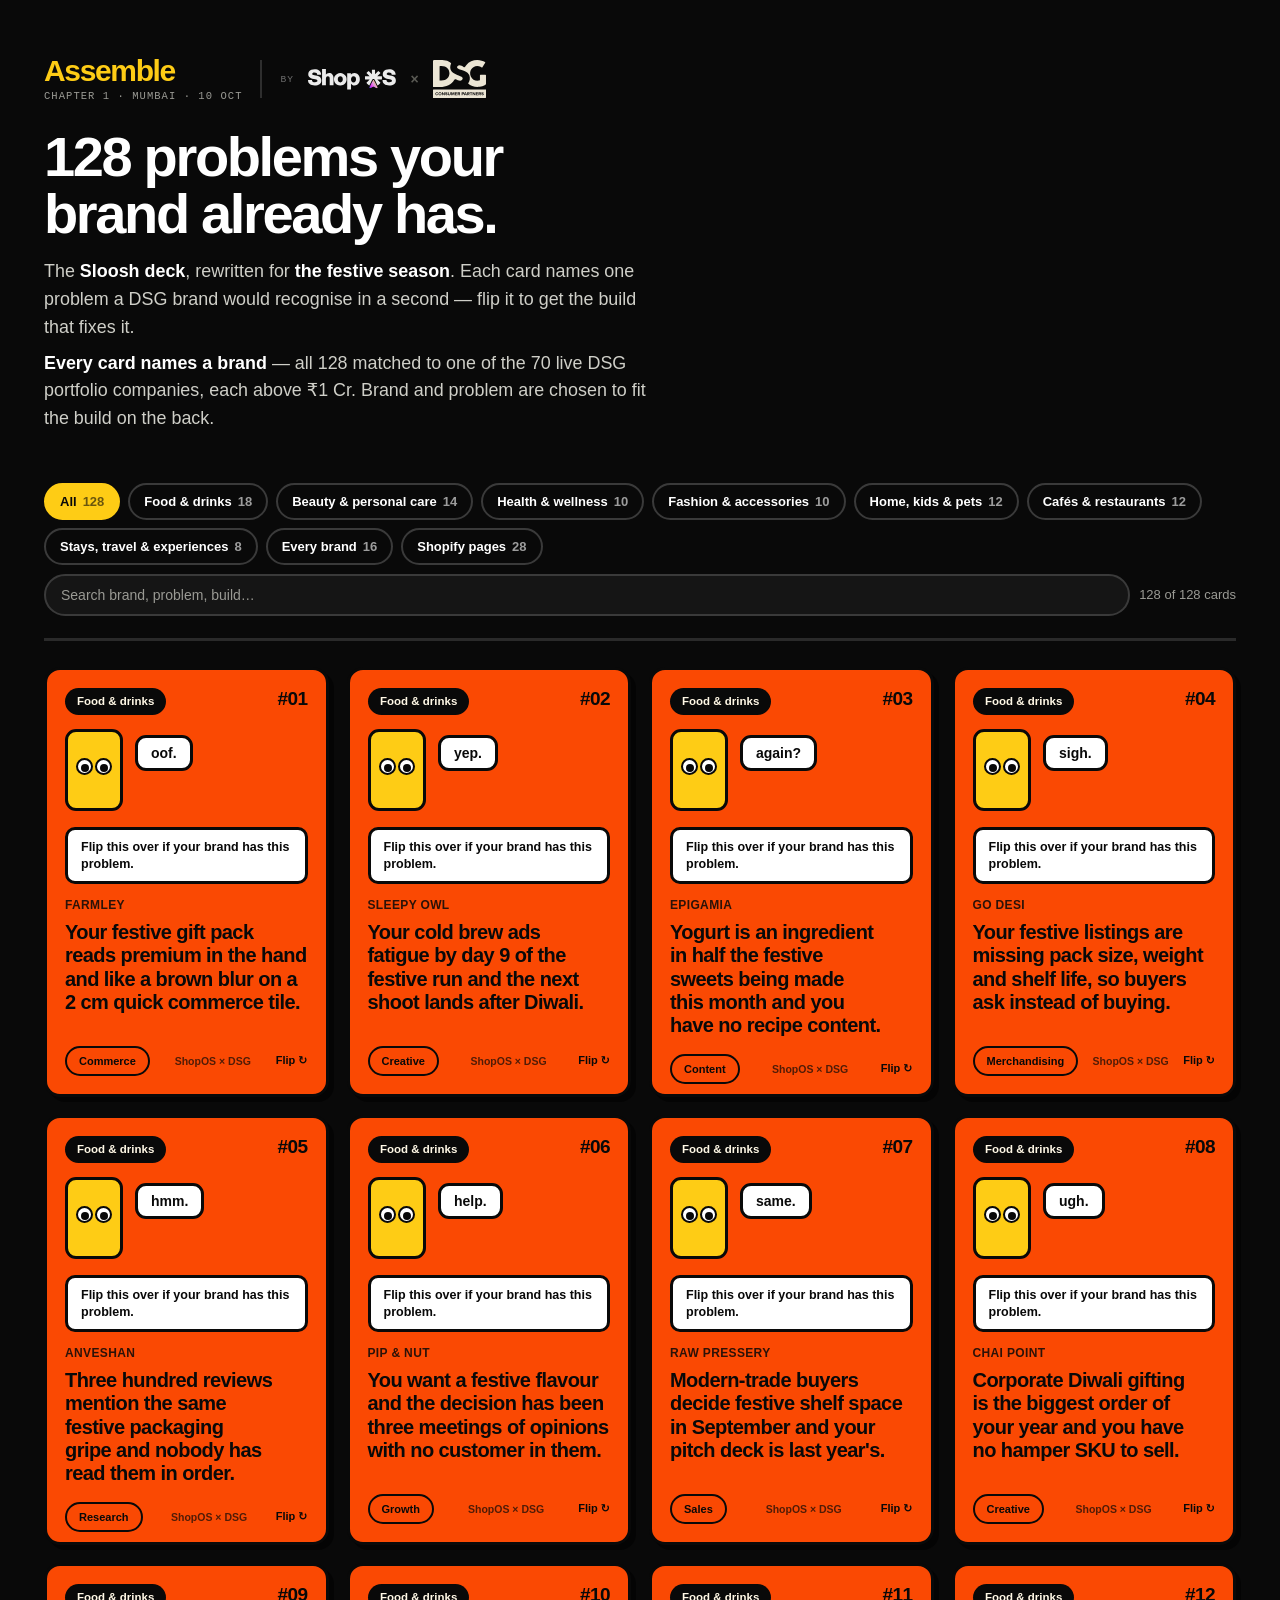
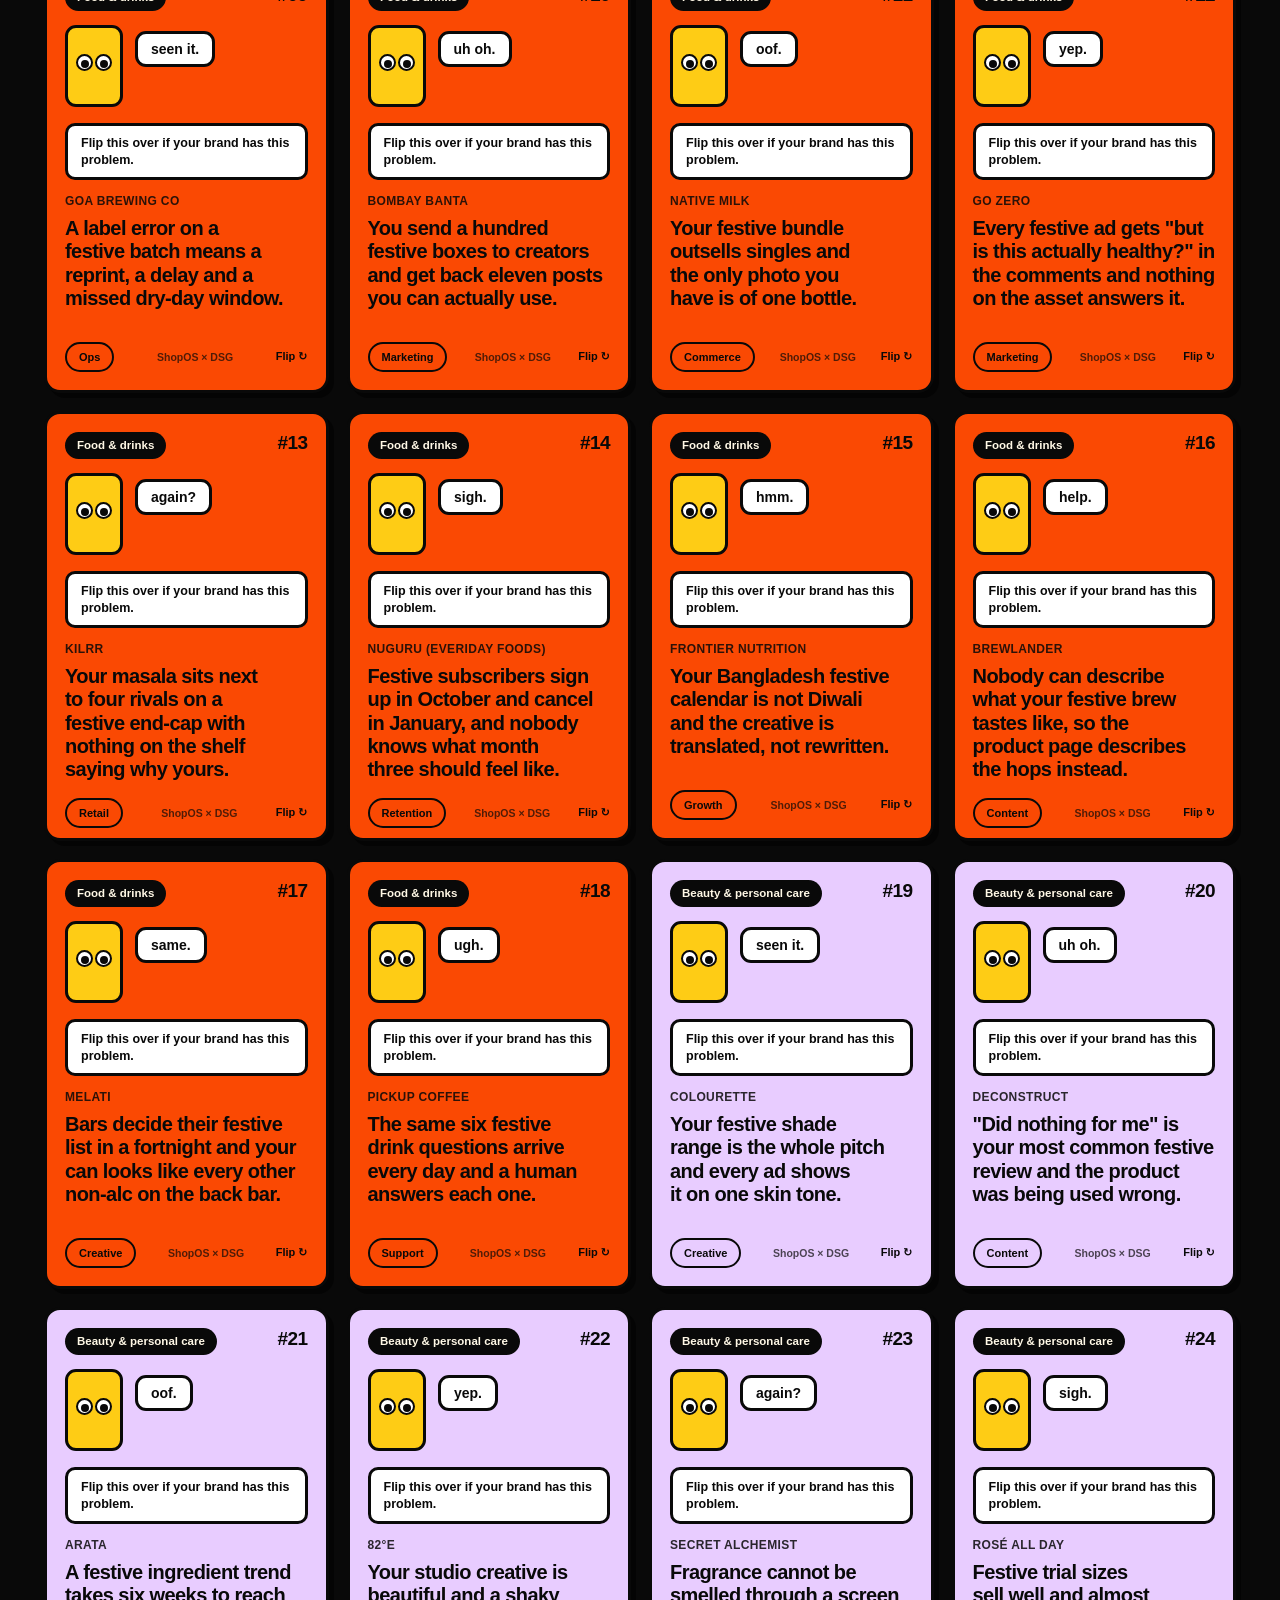
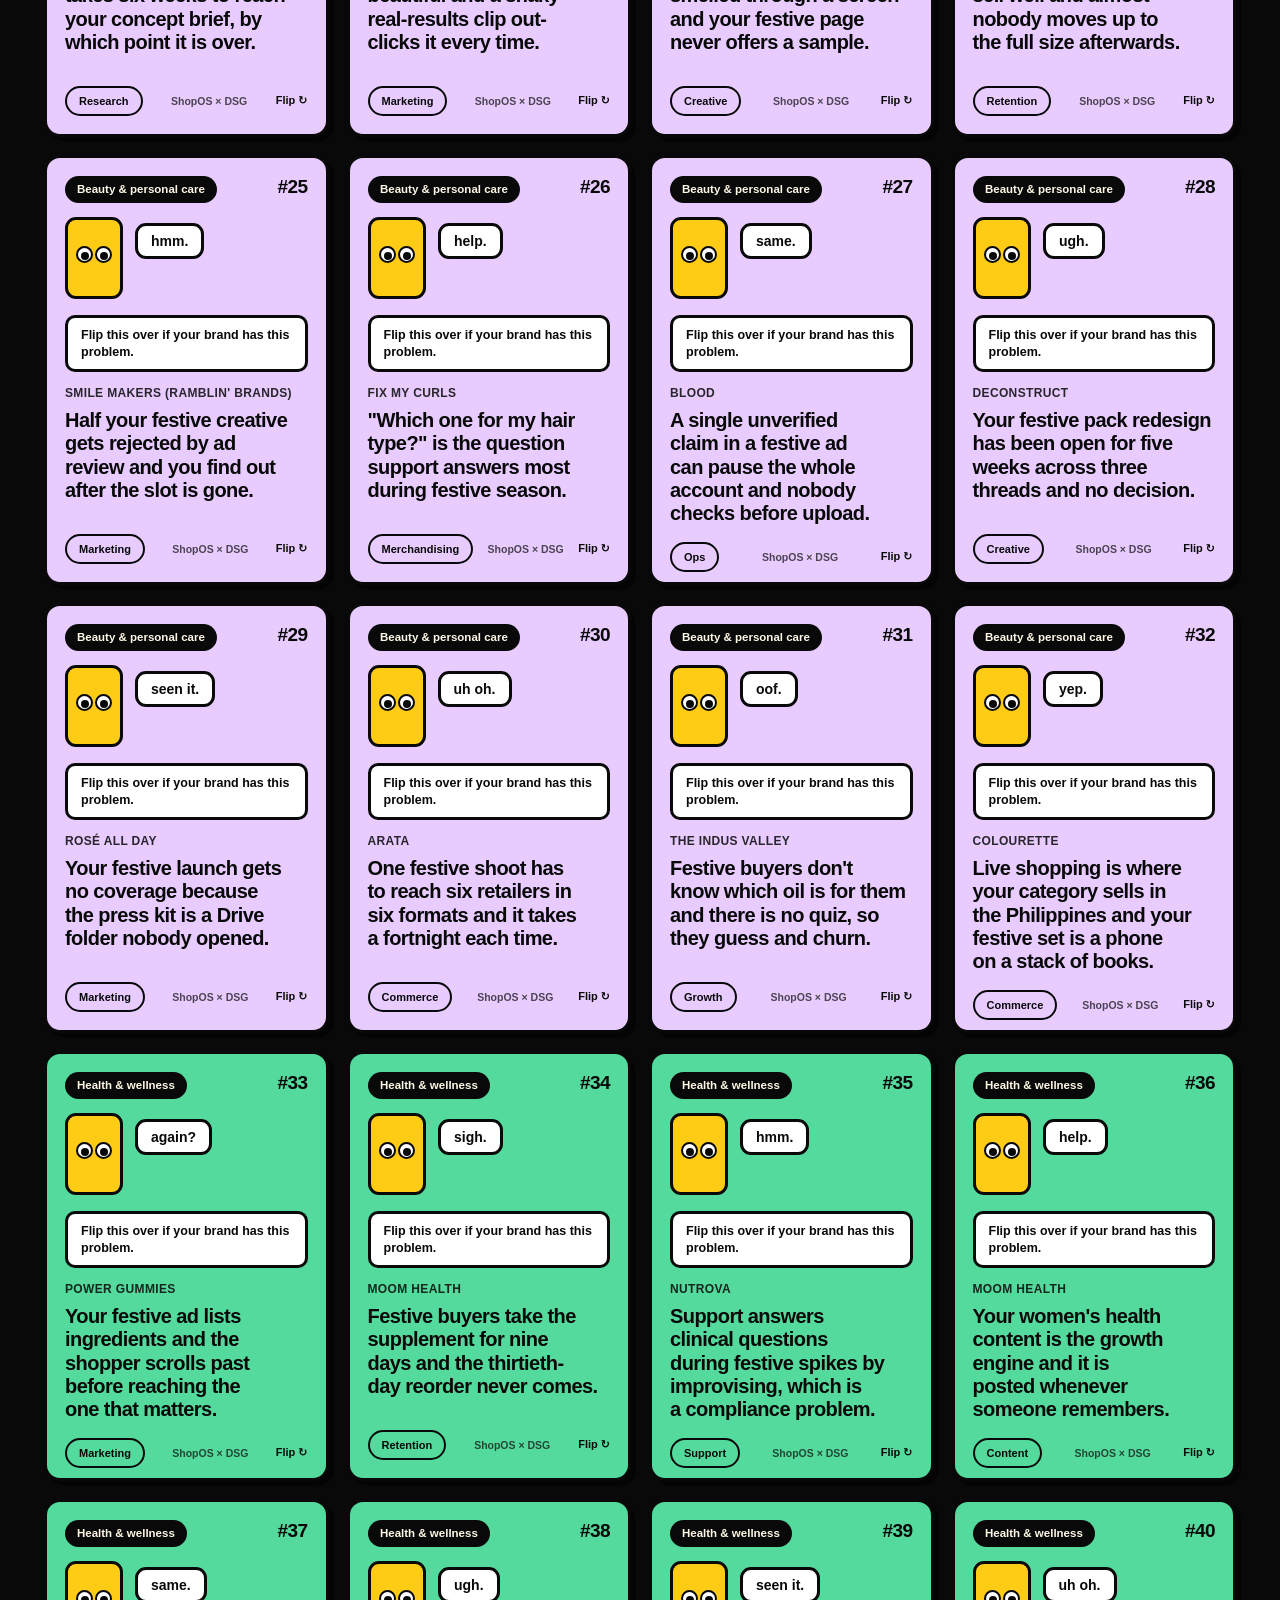
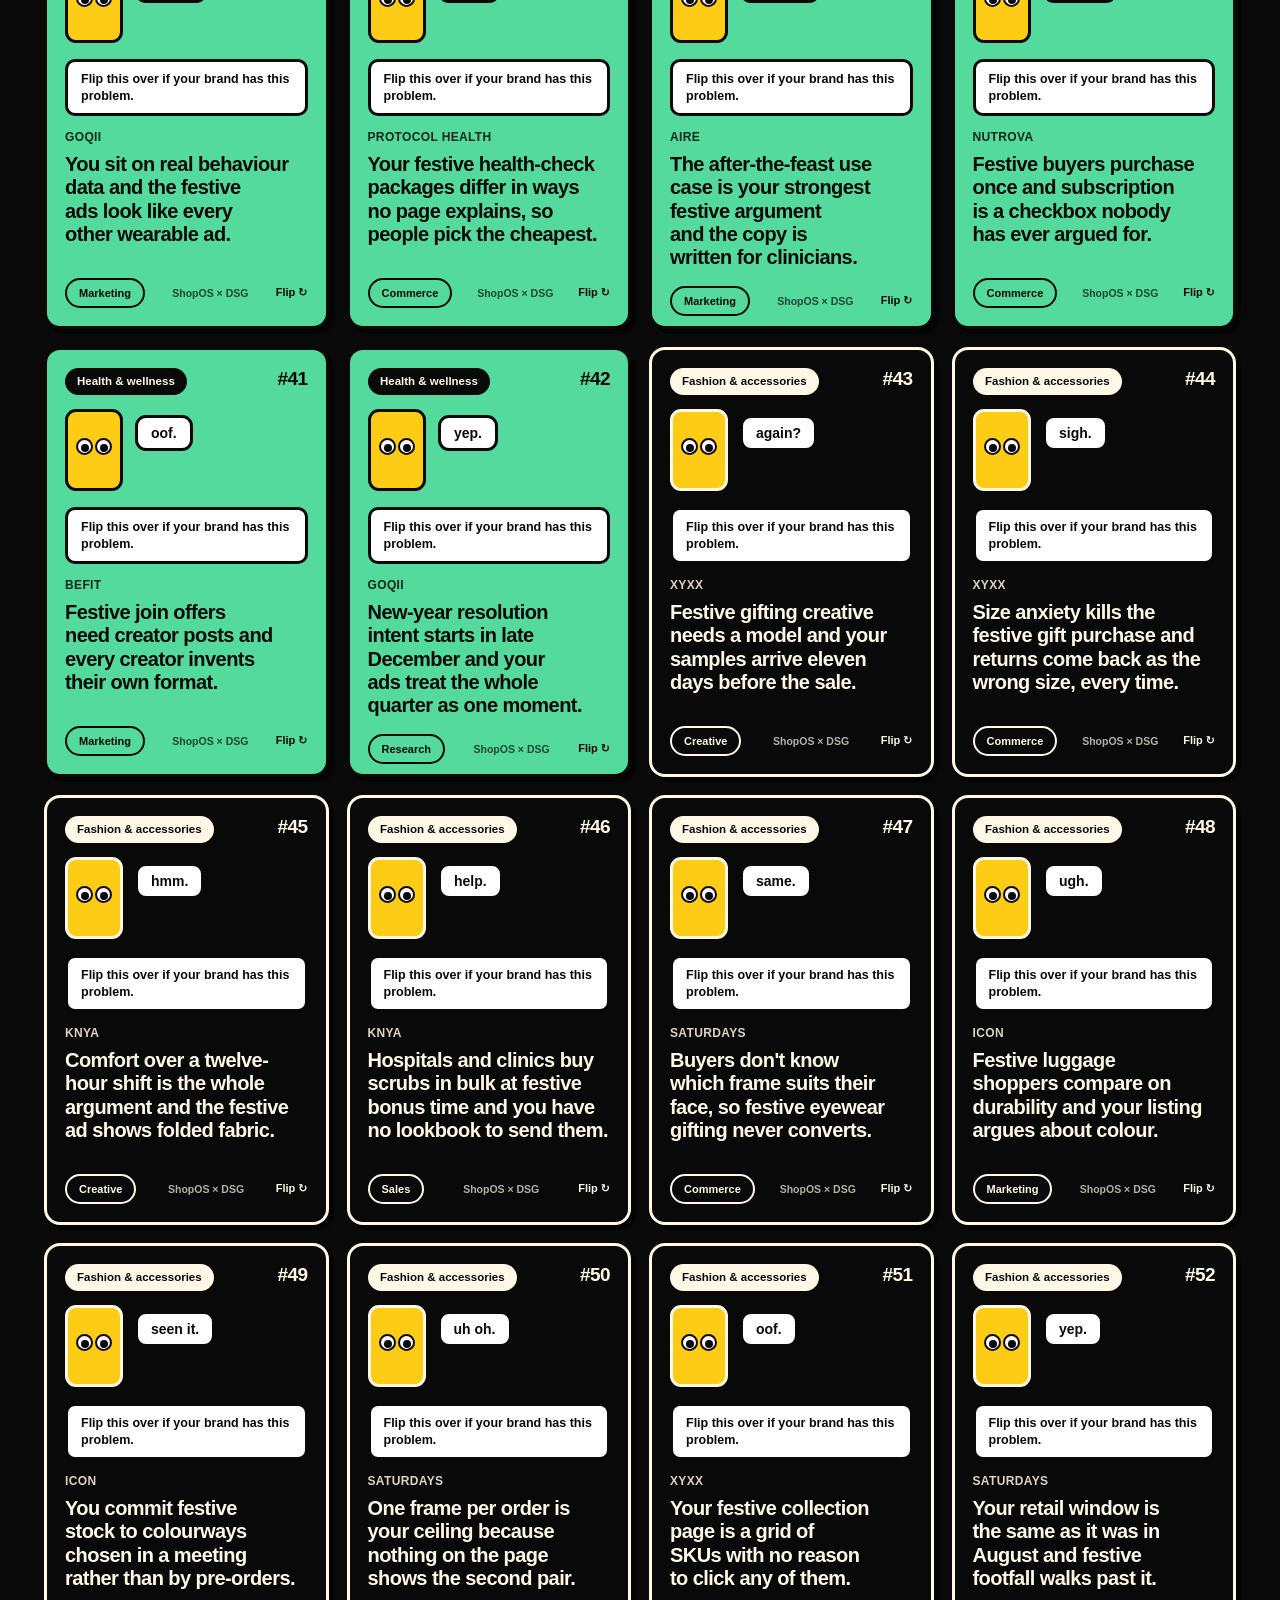
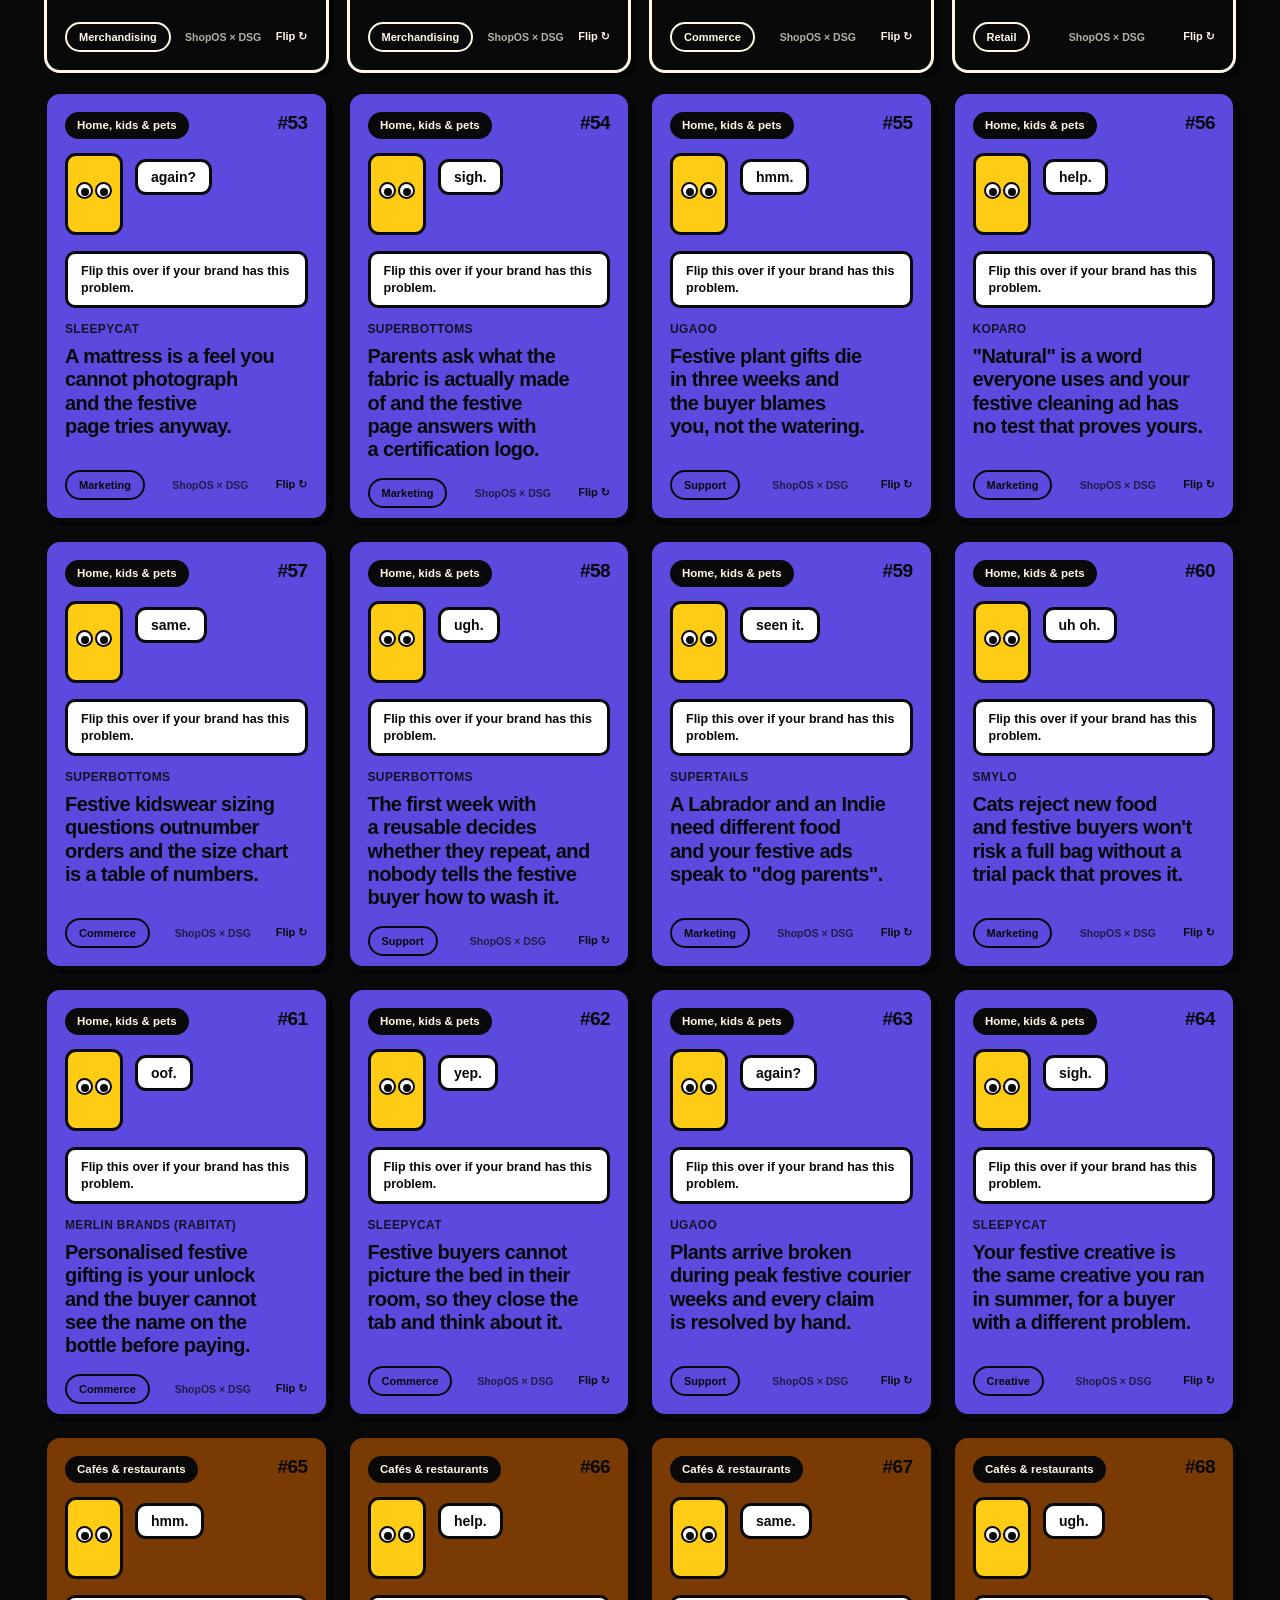
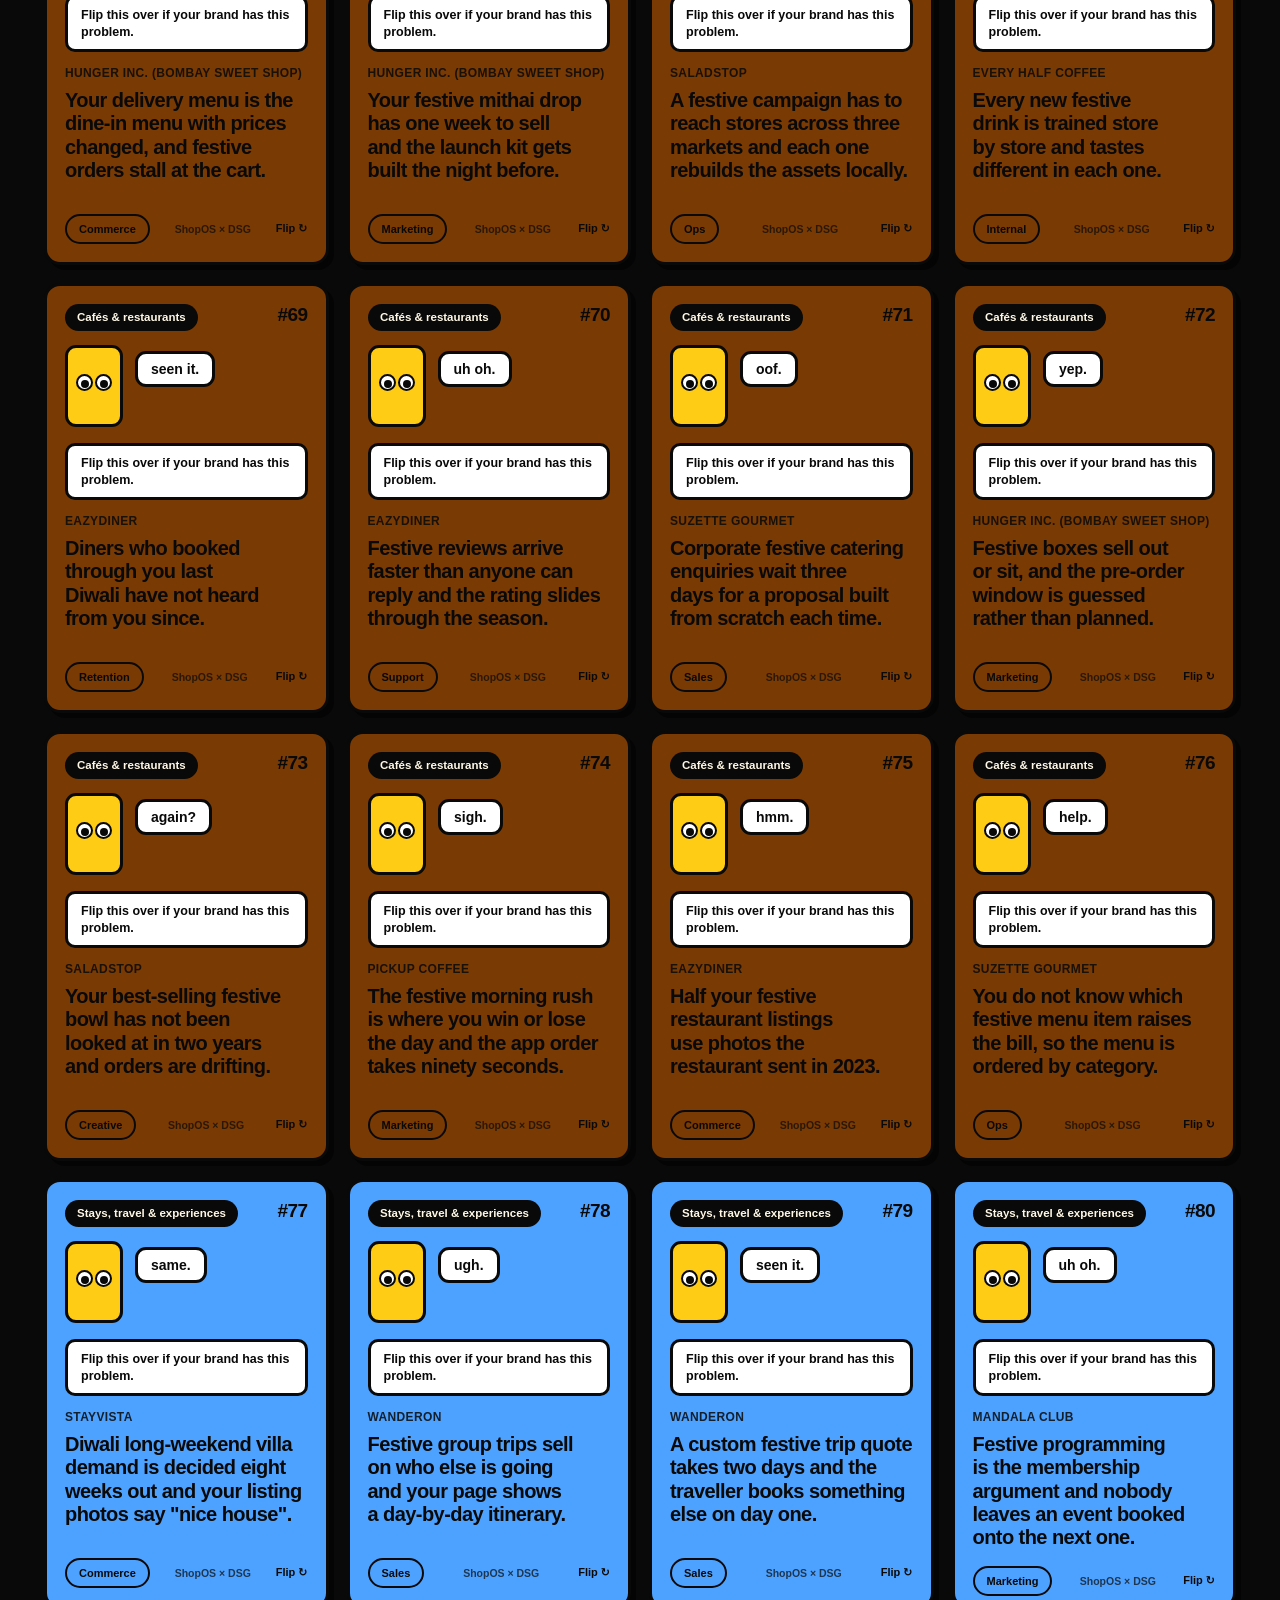
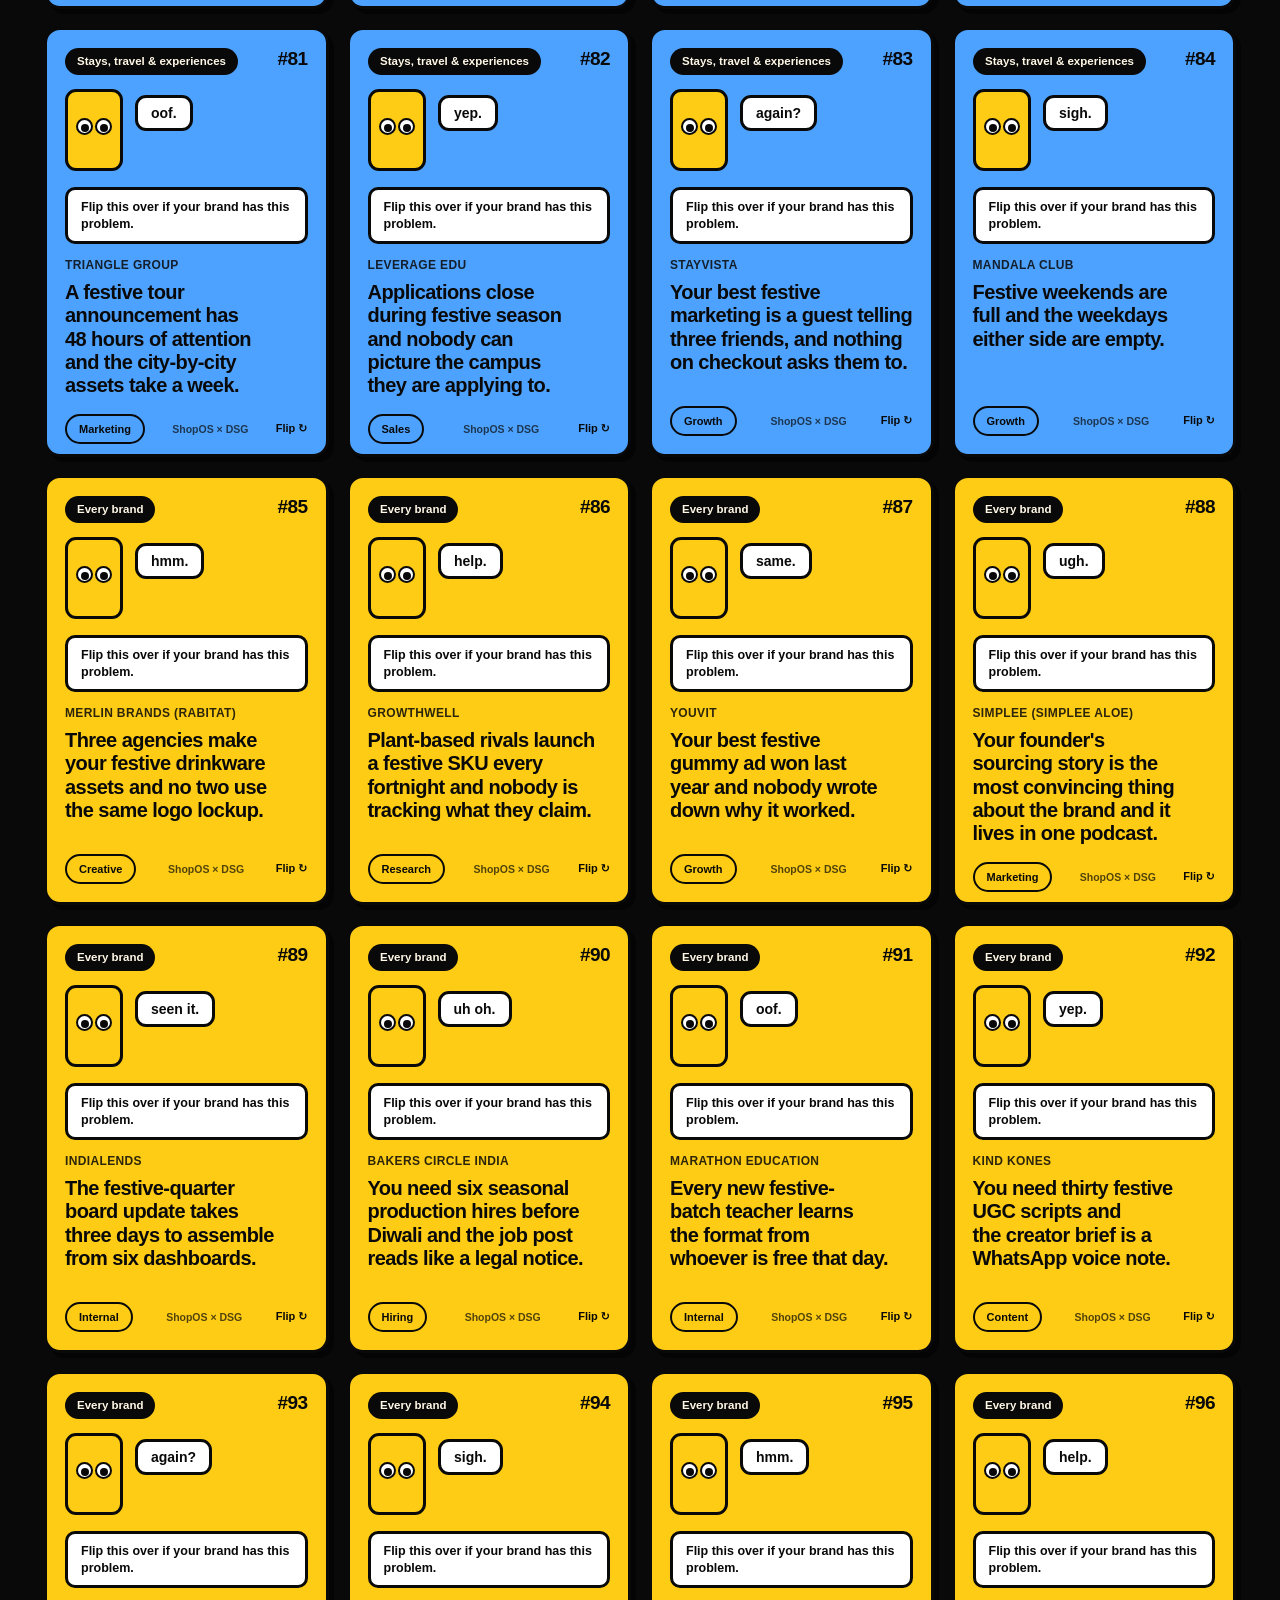
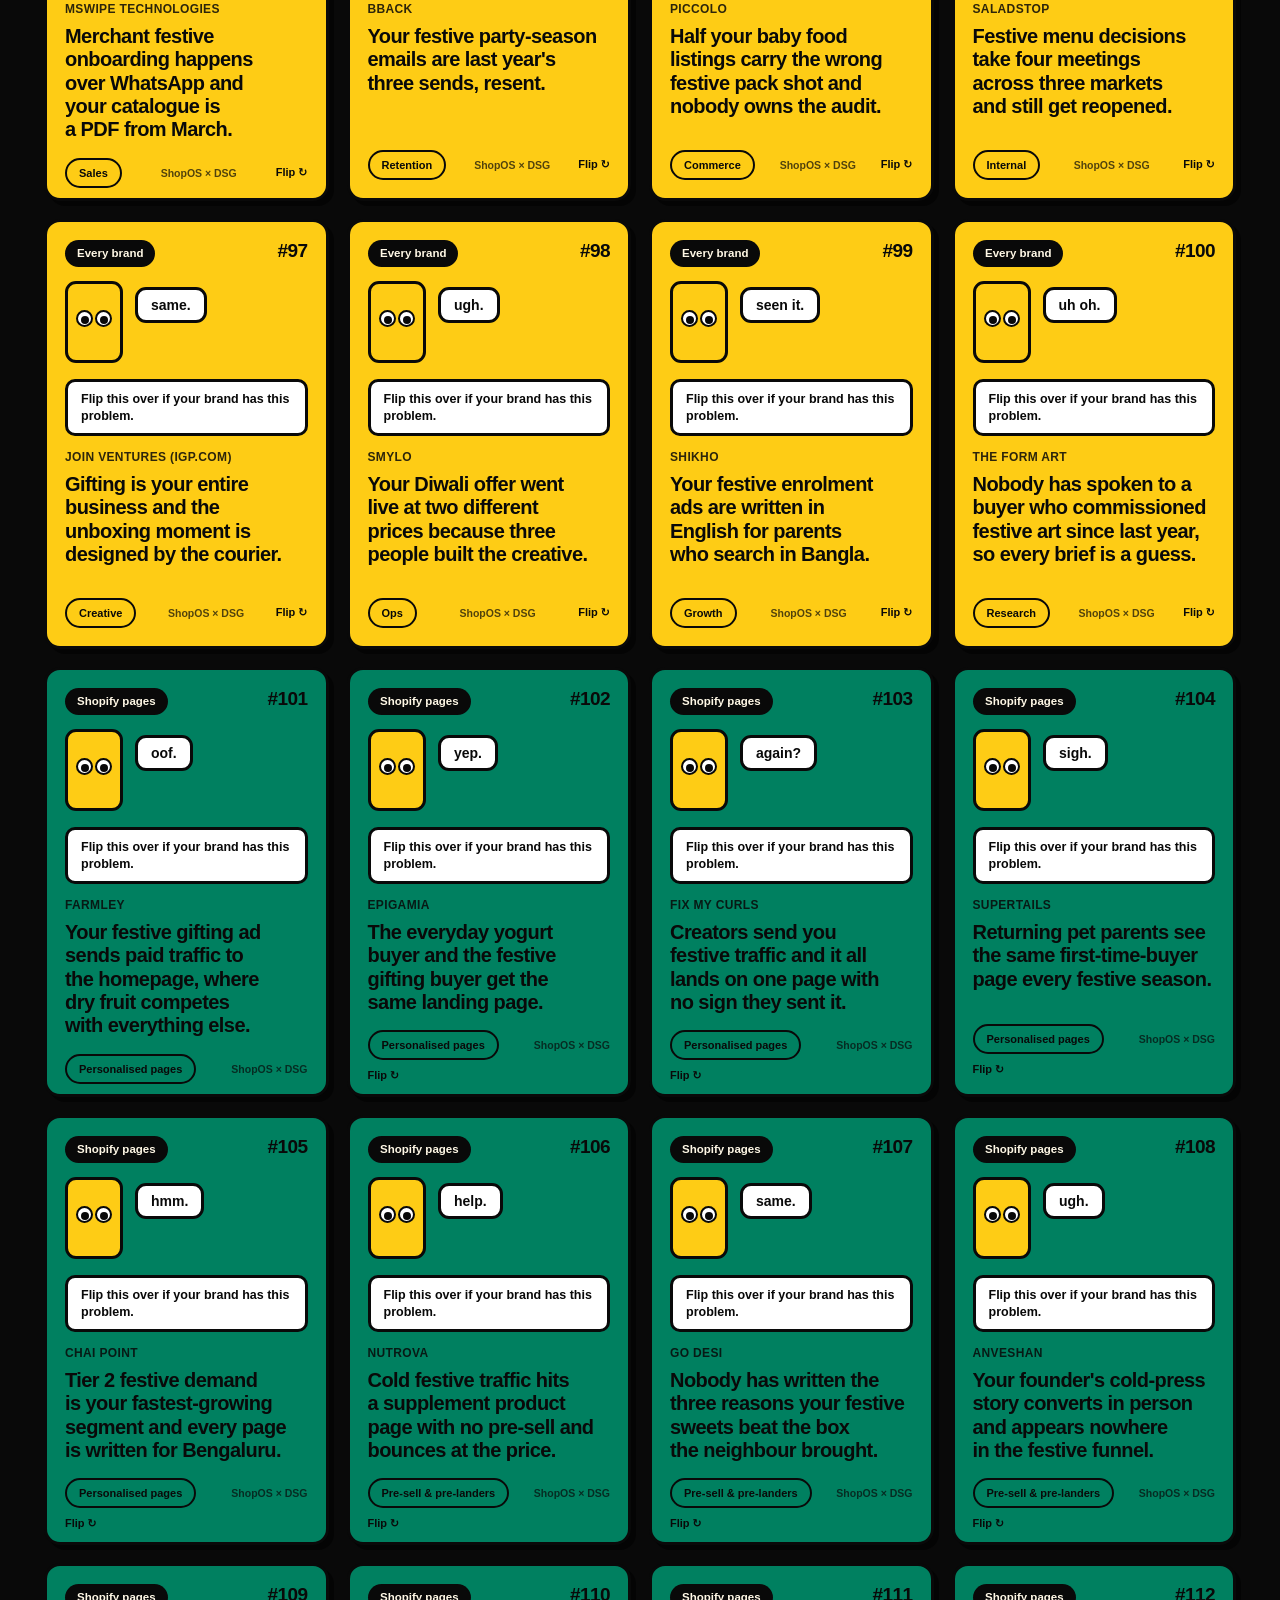
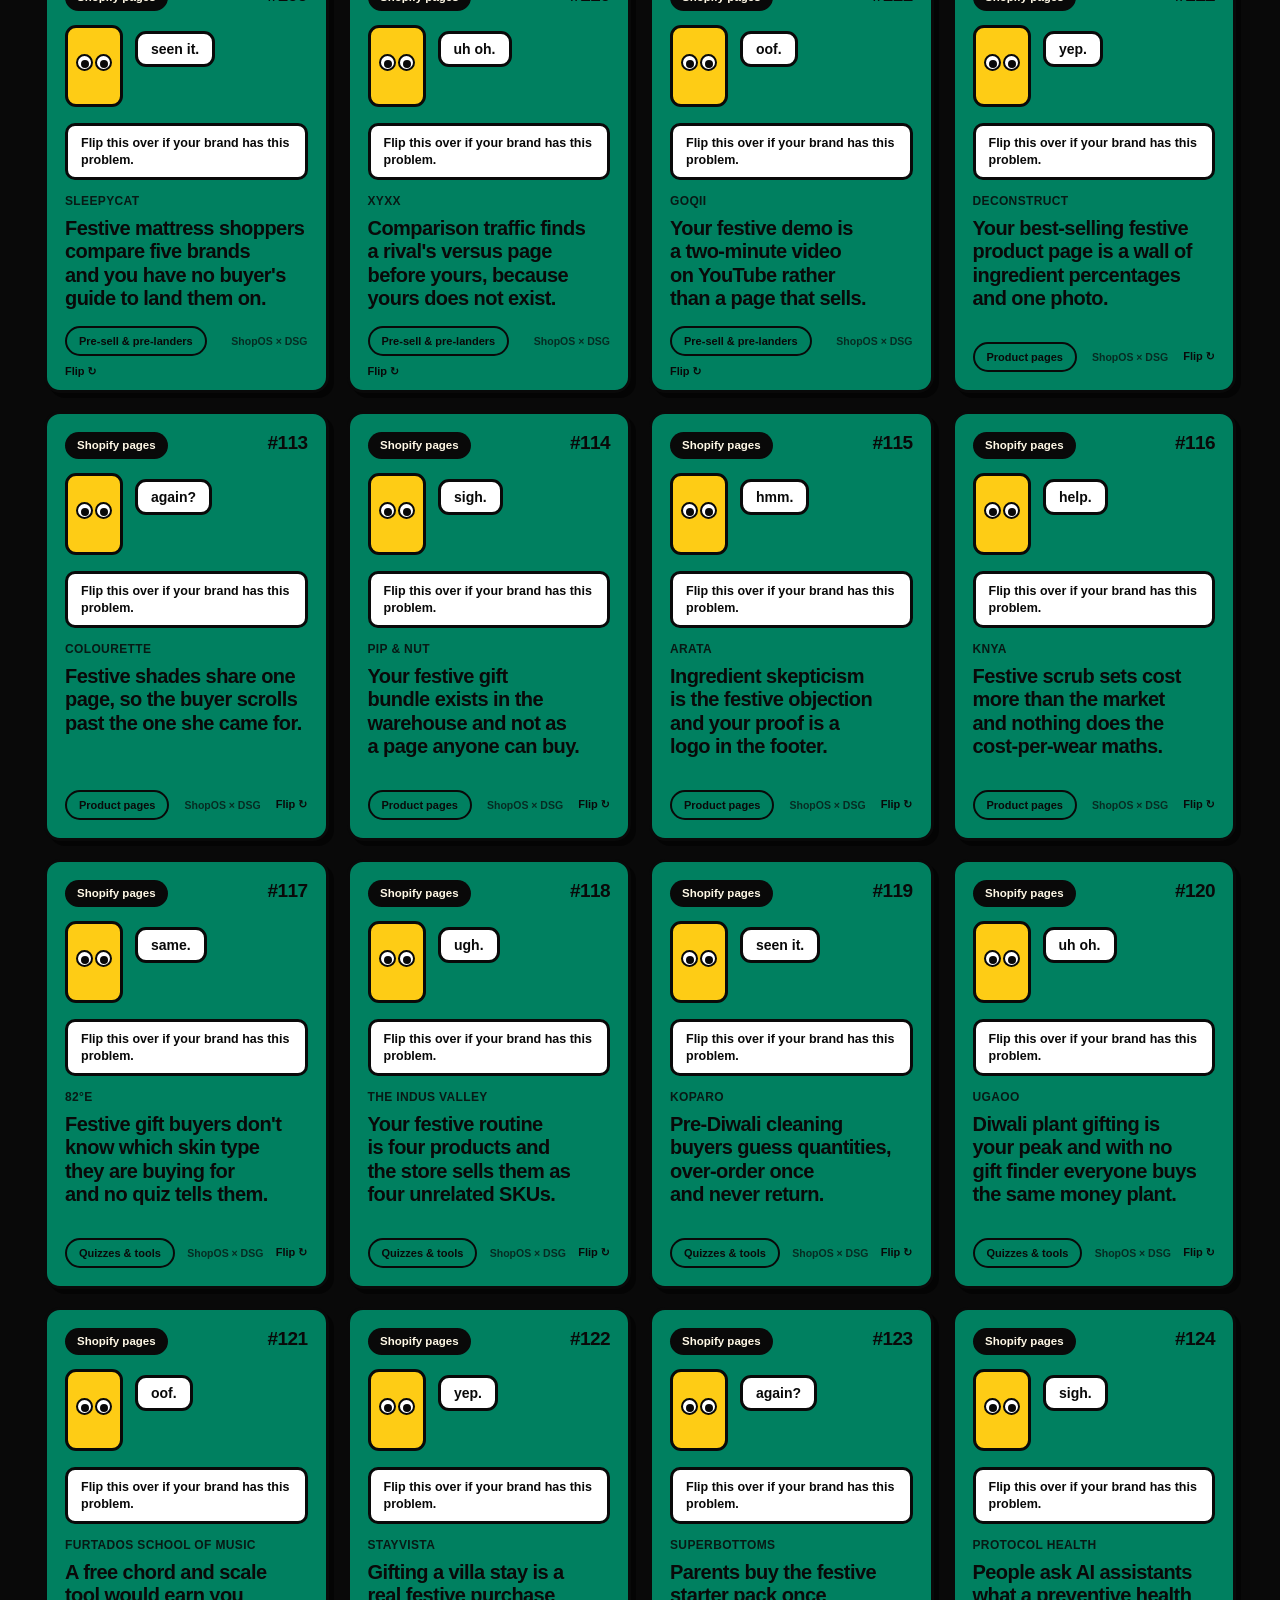
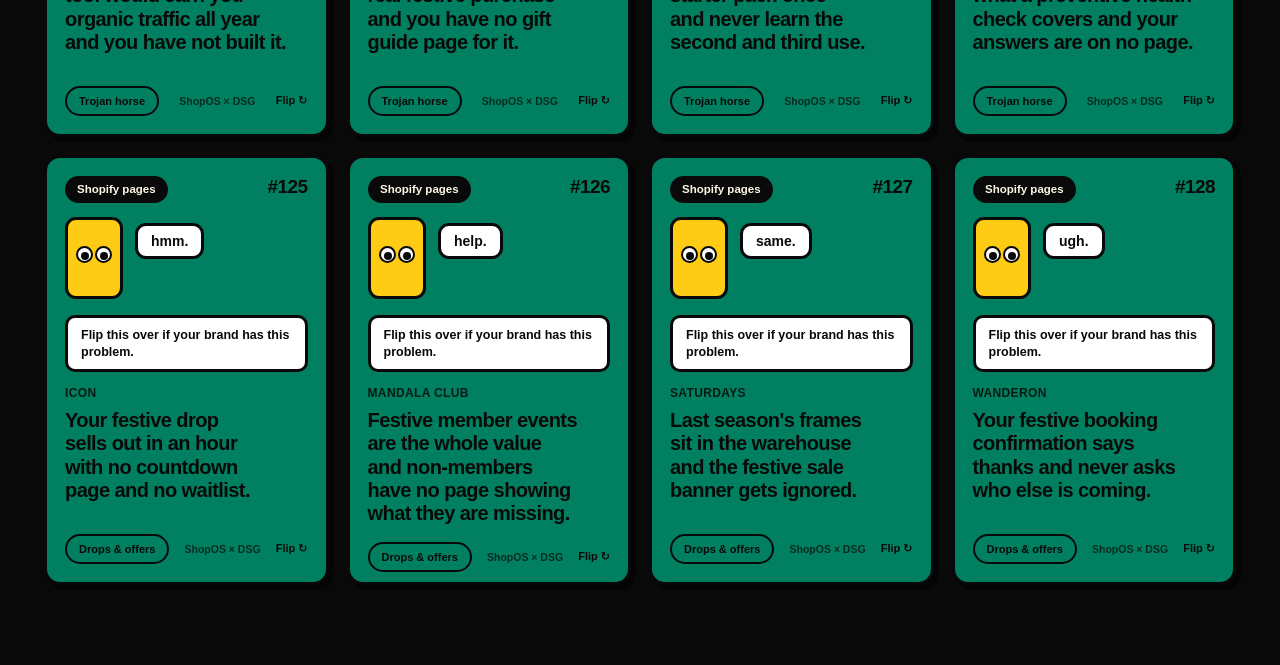
==== cards/index.html @ 3e885e26 "Lead with Assemble and the host logos, not Sloosh Sloosh is the print deck's identity, not the event" ====
<!doctype html>
<html lang="en">
<head>
<meta charset="utf-8">
<meta name="viewport" content="width=device-width, initial-scale=1">
<title>128 problems your brand already has — Assemble | Chapter 1 Mumbai</title>
<meta name="description" content="128 festive-season problem cards for DSG portfolio brands. Each card names one problem. Flip it to get the build that fixes it.">
<link rel="stylesheet" href="../assets/sloosh.css">
<link rel="stylesheet" href="../assets/cards.css">
<link rel="stylesheet" href="cards.css">
<link rel="icon" href="data:image/svg+xml,<svg xmlns='http://www.w3.org/2000/svg' viewBox='0 0 100 100'><text y='.9em' font-size='90'>👀</text></svg>">
</head>
<body>
<div class="wrap">
  <header class="top">
    <div class="lockup">
      <div class="event">
        <div class="nm">Assemble</div>
        <div class="meta">Chapter 1 · Mumbai · 10 Oct</div>
      </div>
      <div class="hosts">
        <span class="lbl">By</span>
        <a href="https://shopos.ai/" target="_blank" rel="noopener" aria-label="ShopOS">
          <img class="shopos" src="../assets/logos/shopos-white.svg" alt="ShopOS">
        </a>
        <span class="x">×</span>
        <a href="https://www.dsgcp.com/" target="_blank" rel="noopener" aria-label="DSG Consumer Partners">
          <img class="dsgcp" src="../assets/logos/dsgcp-white.svg" alt="DSG Consumer Partners">
        </a>
      </div>
    </div>
    <h1>128 problems your brand already has.</h1>
    <p class="lede">The <b>Sloosh deck</b>, rewritten for <b>the festive season</b>. Each card names
      one problem a DSG brand would recognise in a second — flip it to get the build that fixes
      it.</p>
    <p class="lede"><b>Every card names a brand</b> — all 128 matched to one of the 70 live DSG
      portfolio companies, each above ₹1 Cr. Brand and problem are chosen to fit the build on the
      back.</p>
  </header>

  <div id="cards"></div>
</div>

<script src="../data/cards.js"></script>
<script src="../assets/cardgrid.js"></script>
<script>CardGrid.mount(document.getElementById("cards"), window.CARDS);</script>
</body>
</html>
---- assets/sloosh.css ----
/* ============================================================================
   SLOOSH — shared brand tokens. Link this BEFORE any page stylesheet.
   Extracted from the ShopOS × DSG print deck.
   ========================================================================== */
:root {
  /* core */
  --sl-ink:      #090909;   /* near-black ground */
  --sl-yellow:   #FECC15;   /* primary accent */
  --sl-paper:    #FFFFFF;
  --sl-cream:    #FFF8E6;

  /* the 9 section colours, straight off the deck */
  --sl-food:     #FA4903;
  --sl-beauty:   #E8CCFF;
  --sl-health:   #54DA9C;
  --sl-fashion:  #090909;
  --sl-home:     #5C4ADE;
  --sl-cafe:     #793A04;
  --sl-stays:    #4DA2FF;
  --sl-every:    #FECC15;
  --sl-pages:    #008060;

  /* derived */
  --sl-ink-soft: #1C1C1C;
  --sl-grey:     #6E6E6E;
  --sl-line:     #090909;
  --sl-shadow:   4px 4px 0 var(--sl-ink);
  --sl-shadow-sm:3px 3px 0 var(--sl-ink);
  --sl-radius:   14px;
  --sl-radius-sm:9px;
  --sl-pill:     999px;
  --sl-border:   3px;

  --sl-display: "Helvetica Neue", Helvetica, Arial, system-ui, sans-serif;
  --sl-mono: ui-monospace, "SF Mono", SFMono-Regular, Menlo, Consolas, monospace;
}

/* ---------- the googly-eye device ---------- */
.sl-eyes { display:inline-flex; gap:.14em; vertical-align:-0.06em; }
.sl-eyes i {
  width:.82em; height:.82em; border-radius:50%;
  background:var(--sl-paper); border:.1em solid var(--sl-ink);
  display:inline-block; position:relative; font-style:normal;
}
.sl-eyes i::after {
  content:""; position:absolute; width:.42em; height:.42em; border-radius:50%;
  background:var(--sl-ink); left:.14em; top:.2em;
}
.sl-eyes.on-dark i { border-color:var(--sl-ink); }

/* wordmark: SL[eyes]SH */
.sl-wordmark {
  font-family:var(--sl-display); font-weight:800; letter-spacing:-0.045em;
  display:inline-flex; align-items:center; gap:.04em; line-height:1;
}
.sl-wordmark .y { color:var(--sl-yellow); }

/* ---------- shared sticker components ---------- */
.sl-pill {
  display:inline-block; font-family:var(--sl-display); font-weight:700;
  font-size:13px; line-height:1; padding:9px 15px;
  border:var(--sl-border) solid var(--sl-ink); border-radius:var(--sl-pill);
  background:var(--sl-ink); color:var(--sl-paper); white-space:nowrap;
}
.sl-pill.ghost { background:transparent; color:var(--sl-ink); }
.sl-pill.light { background:var(--sl-paper); color:var(--sl-ink); }

.sl-btn {
  display:inline-block; font-family:var(--sl-display); font-weight:800;
  font-size:17px; line-height:1; padding:17px 26px; cursor:pointer;
  background:var(--sl-yellow); color:var(--sl-ink); text-decoration:none;
  border:var(--sl-border) solid var(--sl-ink); border-radius:var(--sl-radius-sm);
  box-shadow:var(--sl-shadow); transition:transform .1s, box-shadow .1s;
}
.sl-btn:hover { transform:translate(2px,2px); box-shadow:2px 2px 0 var(--sl-ink); }
.sl-btn:active { transform:translate(4px,4px); box-shadow:0 0 0 var(--sl-ink); }

.sl-bubble {
  position:relative; display:inline-block; background:var(--sl-paper);
  color:var(--sl-ink); font-weight:700; font-size:15px;
  padding:10px 16px; border:var(--sl-border) solid var(--sl-ink);
  border-radius:var(--sl-radius-sm);
}
.sl-bubble::after {
  content:""; position:absolute; left:16px; bottom:-11px;
  border:8px solid transparent; border-top-color:var(--sl-ink); border-bottom:0;
}

@media (prefers-reduced-motion: reduce) {
  .sl-btn { transition:none; }
  .sl-btn:hover, .sl-btn:active { transform:none; box-shadow:var(--sl-shadow); }
}
---- assets/cards.css ----
/* ============================================================================
   Card components — shared by /cards/ and the handbook's Cards section.
   Ground-agnostic: a host page sets --cg-fg / --cg-bg / --cg-line / --cg-mute.
   Requires assets/sloosh.css for the brand tokens.
   ========================================================================== */
.cardset {
  --cg-fg:   var(--sl-paper, #FFF8E6);
  --cg-bg:   var(--sl-ink, #090909);
  --cg-line: #3A3A3A;
  --cg-mute: #9A9A94;
  --cg-field:#151515;
}

/* ---------- controls ---------- */
.cg-bar { display:flex; flex-wrap:wrap; gap:9px; align-items:center;
  padding:4px 0 22px; }
.cg-chips { display:flex; flex-wrap:wrap; gap:8px; flex:1 1 100%; }
.cg-chip { font-size:13px; font-weight:700; line-height:1; padding:10px 14px; cursor:pointer;
  background:transparent; color:var(--cg-fg); border:2px solid var(--cg-line);
  border-radius:999px; font-family:var(--sl-display); white-space:nowrap; }
.cg-chip:hover { border-color:var(--cg-fg); }
.cg-chip[aria-pressed="true"] { background:var(--sl-yellow); color:var(--sl-ink);
  border-color:var(--sl-yellow); }
.cg-chip .ct { opacity:.6; margin-left:6px; font-variant-numeric:tabular-nums; }
.cg-q { flex:1 1 210px; min-width:170px; font-family:var(--sl-display); font-size:14px;
  padding:11px 15px; border-radius:999px; border:2px solid var(--cg-line);
  background:var(--cg-field); color:var(--cg-fg); }
.cg-q::placeholder { color:var(--cg-mute); }
.cg-count { font-size:13px; color:var(--cg-mute); margin-left:auto;
  font-variant-numeric:tabular-nums; }

/* ---------- grid ---------- */
.cg-grid { display:grid; gap:18px;
  grid-template-columns:repeat(auto-fill, minmax(282px, 1fr)); }
.cg-empty { padding:50px 0; color:var(--cg-mute); font-size:16px; }

/* ---------- the card ---------- */
.card3d { perspective:1600px; background:none; border:0; padding:0; cursor:pointer;
  font-family:var(--sl-display); min-height:430px; }
.card3d .inner { position:relative; width:100%; height:100%; min-height:430px;
  transition:transform .5s cubic-bezier(.4,.1,.2,1); transform-style:preserve-3d; }
.card3d[aria-pressed="true"] .inner { transform:rotateY(180deg); }
.card3d .face { position:absolute; inset:0; backface-visibility:hidden;
  -webkit-backface-visibility:hidden; border:3px solid var(--sl-ink);
  border-radius:16px; padding:18px; display:flex; flex-direction:column;
  text-align:left; overflow:hidden; }

/* front */
.card3d .front { background:var(--c); color:var(--sl-ink);
  box-shadow:5px 5px 0 rgba(0,0,0,.55); }
.card3d .front.dark-ground { color:#FFF8E6; border-color:#FFF8E6; }
.card3d .f-top { display:flex; justify-content:space-between; align-items:flex-start;
  gap:10px; margin-bottom:14px; }
.card3d .sec-pill { font-size:11.5px; font-weight:800; line-height:1; padding:8px 12px;
  background:var(--sl-ink); color:#FFF8E6; border-radius:999px; white-space:nowrap; }
.card3d .front.dark-ground .sec-pill { background:#FFF8E6; color:var(--sl-ink); }
.card3d .num { font-size:19px; font-weight:800; letter-spacing:-0.03em; }

.card3d .mascot { display:flex; align-items:flex-start; gap:12px; margin-bottom:16px; }
.card3d .pack { width:58px; height:82px; border:3px solid var(--sl-ink); border-radius:11px;
  background:var(--sl-yellow); position:relative; flex:0 0 auto; }
.card3d .front.dark-ground .pack { border-color:#FFF8E6; }
.card3d .pack .eye { position:absolute; top:26px; width:17px; height:17px; border-radius:50%;
  background:#fff; border:2.5px solid var(--sl-ink); }
.card3d .pack .eye.l { left:8px; } .card3d .pack .eye.r { right:8px; }
.card3d .pack .eye::after { content:""; position:absolute; width:8px; height:8px;
  border-radius:50%; background:var(--sl-ink); left:3px; top:4px; }
.card3d .quip { background:#fff; color:var(--sl-ink); border:3px solid var(--sl-ink);
  border-radius:11px; padding:7px 13px; font-size:14px; font-weight:800;
  align-self:flex-start; margin-top:6px; }

.card3d .flipnote { background:#fff; color:var(--sl-ink); border:3px solid var(--sl-ink);
  border-radius:10px; padding:9px 13px; font-size:12.5px; font-weight:700;
  line-height:1.3; margin-bottom:14px; }
.card3d .brandtag { font-size:12px; font-weight:800; letter-spacing:.03em;
  text-transform:uppercase; margin-bottom:9px; opacity:.85; }
.card3d .problem { font-size:20px; font-weight:800; letter-spacing:-0.028em;
  line-height:1.17; margin:0; text-wrap:balance; }
.card3d .f-foot { margin-top:auto; padding-top:16px; display:flex; align-items:center;
  justify-content:space-between; gap:9px; flex-wrap:wrap; }
.card3d .flip-pill { font-size:11px; font-weight:800; padding:7px 12px; border-radius:999px;
  border:2.5px solid var(--sl-ink); white-space:nowrap; }
.card3d .front.dark-ground .flip-pill { border-color:#FFF8E6; }
.card3d .by-small { font-size:10.5px; font-weight:700; opacity:.7; }
.card3d .flipcue { font-size:11px; font-weight:800; }

/* back */
.card3d .back { background:var(--sl-ink); color:#FFF8E6; transform:rotateY(180deg);
  border-color:#FFF8E6; box-shadow:5px 5px 0 rgba(0,0,0,.55); }
.card3d .b-head { display:flex; align-items:center; justify-content:space-between; gap:10px;
  background:var(--c); color:var(--sl-ink); margin:-18px -18px 15px;
  padding:13px 18px; border-bottom:3px solid #FFF8E6; }
.card3d .b-head.dark-ground { color:#FFF8E6; }
.card3d .b-head .t { font-size:14.5px; font-weight:800; display:flex;
  align-items:center; gap:8px; }
.card3d .eyes2 { display:inline-flex; gap:3px; }
.card3d .eyes2 i { width:15px; height:15px; border-radius:50%; background:#fff;
  border:2.5px solid var(--sl-ink); position:relative; display:inline-block; }
.card3d .eyes2 i::after { content:""; position:absolute; width:7px; height:7px;
  border-radius:50%; background:var(--sl-ink); left:2px; top:3px; }
.card3d .buildname { font-size:25px; font-weight:800; letter-spacing:-0.035em;
  line-height:1.03; margin:0 0 15px; text-wrap:balance; }
.card3d .lbl { font-size:11px; font-weight:800; letter-spacing:.07em; text-transform:uppercase;
  color:#9A9A94; margin:0 0 7px; }
.card3d .bstep { display:flex; gap:9px; align-items:flex-start; margin-bottom:7px;
  font-size:13.5px; font-weight:700; line-height:1.32; }
.card3d .bstep b { flex:0 0 auto; width:21px; height:21px; border-radius:50%;
  background:var(--sl-yellow); color:var(--sl-ink); font-size:11.5px; font-weight:800;
  display:grid; place-items:center; margin-top:1px; }
.card3d .needs { display:flex; flex-wrap:wrap; gap:6px; margin-bottom:14px; }
.card3d .needs span { font-size:11.5px; font-weight:800; padding:6px 11px; border-radius:7px;
  background:#1F2A4D; color:#BFD0FF; }
.card3d .needs span:nth-child(even) { background:#17352A; color:#7FE3B4; }
.card3d .metric { font-size:14px; font-weight:800; color:#54DA9C; line-height:1.35;
  margin:0 0 14px; }
.card3d .outs { font-size:13.5px; font-weight:700; line-height:1.4; margin:0 0 15px; }
.card3d .run { margin-top:auto; display:block; text-align:center; background:var(--sl-yellow);
  color:var(--sl-ink); font-size:15px; font-weight:800; padding:13px;
  border:3px solid var(--sl-ink); border-radius:10px; box-shadow:3px 3px 0 #FFF8E6; }

@media (max-width: 560px) { .cg-grid { grid-template-columns:1fr; } }
@media (prefers-reduced-motion: reduce) { .card3d .inner { transition:none; } }
---- cards/cards.css ----
/* ============================================================================
   Standalone cards page — dark chrome only.
   Card components live in assets/cards.css; brand tokens in assets/sloosh.css.
   ========================================================================== */
* { box-sizing:border-box; }
html, body { margin:0; padding:0; }
body {
  background:var(--sl-ink); color:var(--sl-paper);
  font-family:var(--sl-display); -webkit-font-smoothing:antialiased;
  overflow-x:hidden;
}
a { color:var(--sl-yellow); }
:focus-visible { outline:3px solid var(--sl-yellow); outline-offset:3px; }

.wrap { max-width:1500px; margin:0 auto; padding:0 clamp(16px,3.5vw,44px) 80px; }

/* ---------- masthead ---------- */
.top { padding:clamp(30px,4.5vw,56px) 0 clamp(22px,3vw,38px); }

/* event lockup: Assemble, then the two hosts */
.lockup { display:flex; align-items:center; gap:18px; flex-wrap:wrap; margin-bottom:26px; }
.event { display:flex; flex-direction:column; gap:4px; }
.event .nm { font-size:30px; font-weight:800; letter-spacing:-0.045em; line-height:1;
  color:var(--sl-yellow); }
.event .meta { font-family:var(--sl-mono); font-size:10.5px; letter-spacing:.1em;
  text-transform:uppercase; color:#9A9A94; white-space:nowrap; }
.hosts { display:flex; align-items:center; gap:14px;
  padding-left:18px; border-left:2px solid #2E2E2E; }
.hosts .lbl { font-family:var(--sl-mono); font-size:9.5px; letter-spacing:.11em;
  text-transform:uppercase; color:#6E6E6E; }
.hosts a { display:flex; align-items:center; opacity:.92; transition:opacity .15s; }
.hosts a:hover { opacity:1; }
.hosts img.shopos { height:21px; width:auto; display:block; }
/* DSGCP lockup is 419x300 - needs more height than a wordmark to stay legible */
.hosts .dsgcp { height:38px; width:auto; display:block; }
.hosts .x { color:#5A5A54; font-size:14px; font-weight:700; }

h1 { font-size:clamp(30px,4.6vw,56px); font-weight:800; letter-spacing:-0.042em;
  line-height:1.02; margin:0 0 16px; max-width:19ch; text-wrap:balance; }
.lede { font-size:clamp(15px,1.4vw,18px); line-height:1.55; max-width:62ch;
  color:#CFCFC8; margin:0 0 8px; }
.lede b { color:var(--sl-paper); }

/* controls sit above a rule on this page */
.cardset .cg-bar { border-bottom:3px solid #2A2A2A; margin-bottom:26px;
  padding-bottom:22px; }
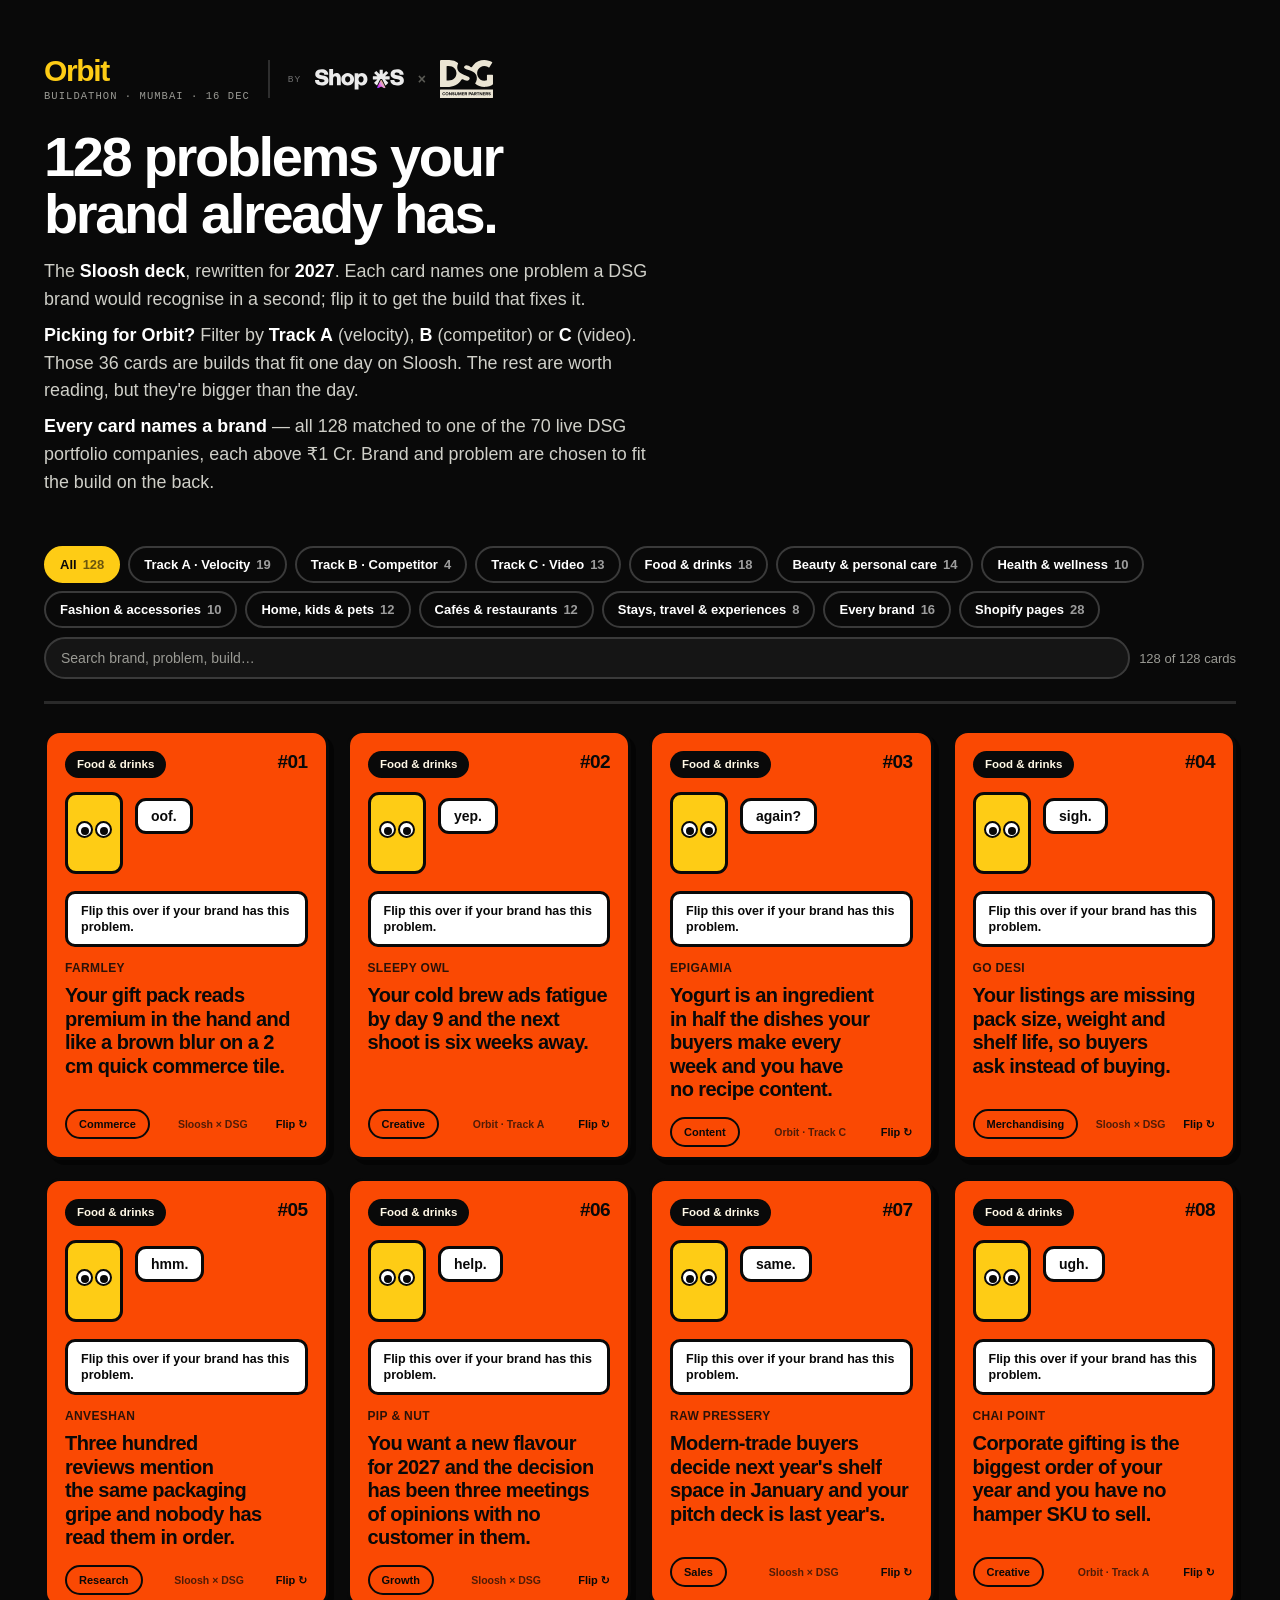
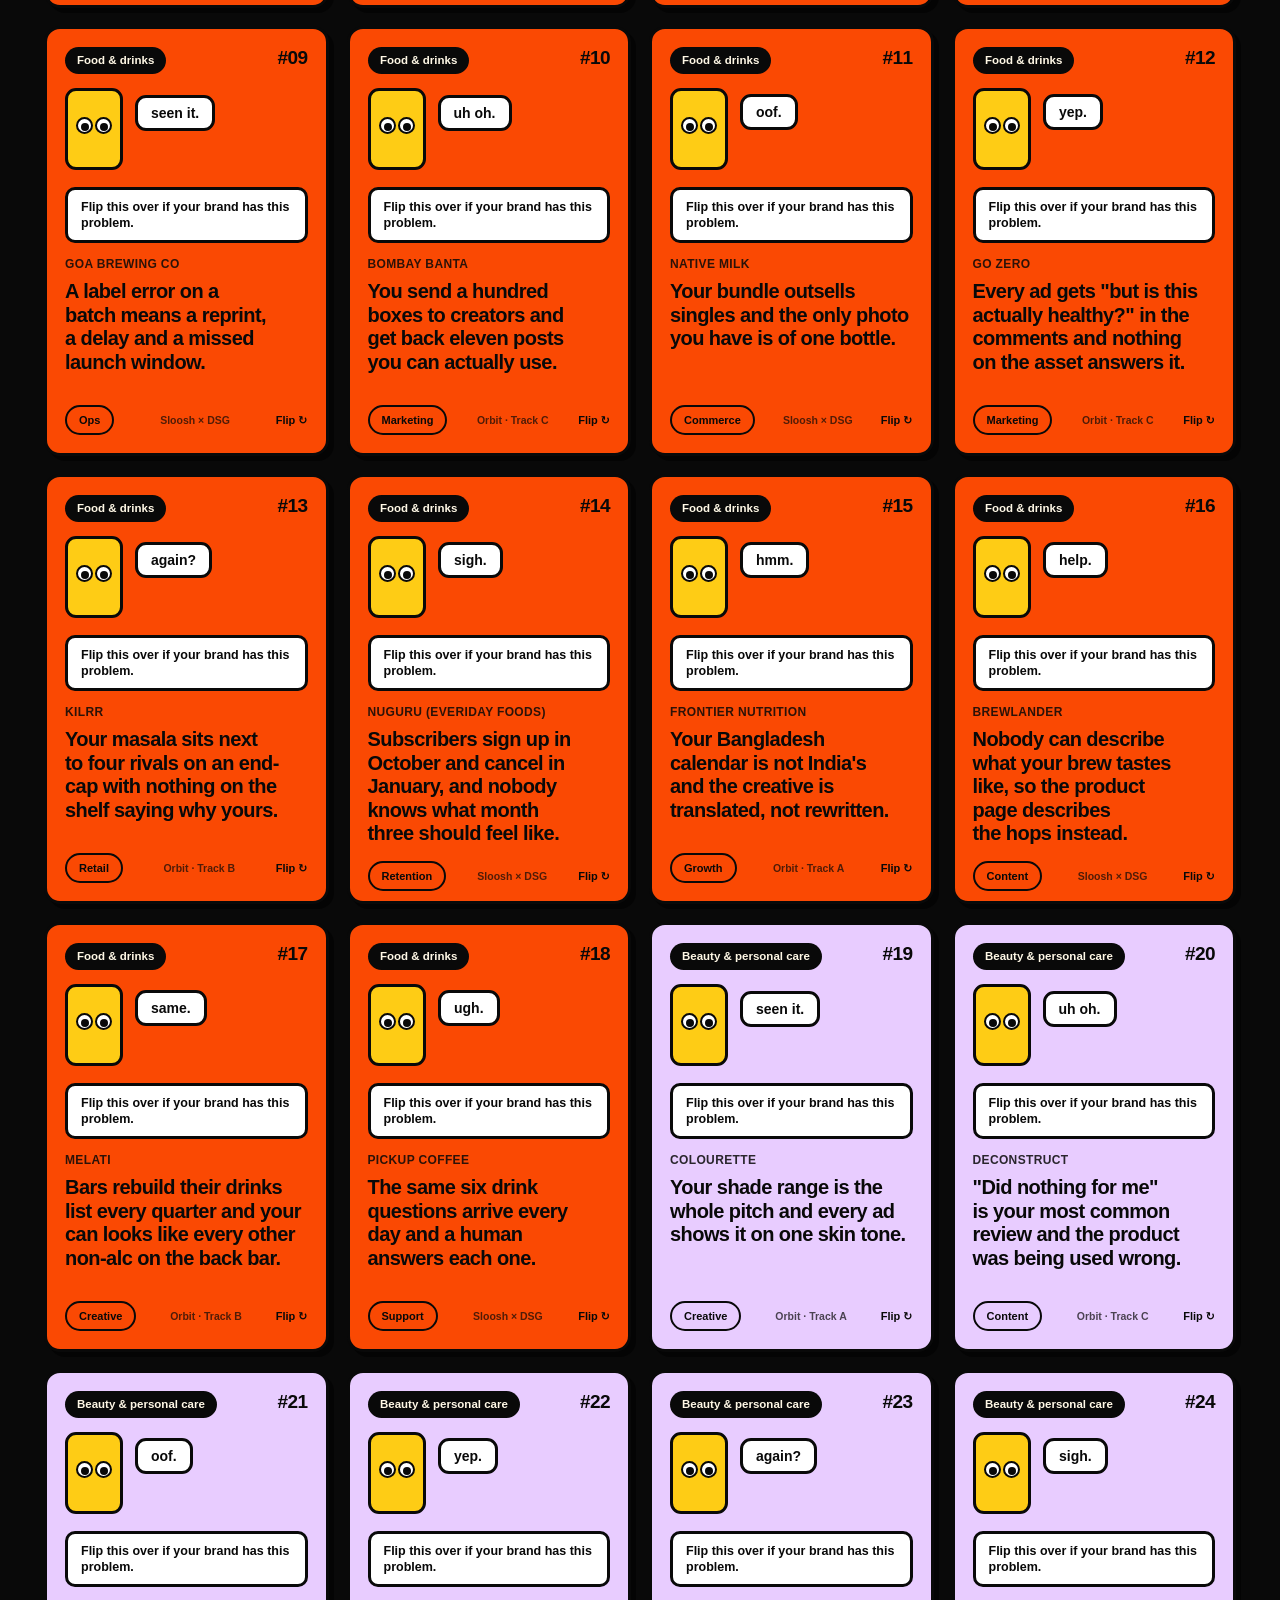
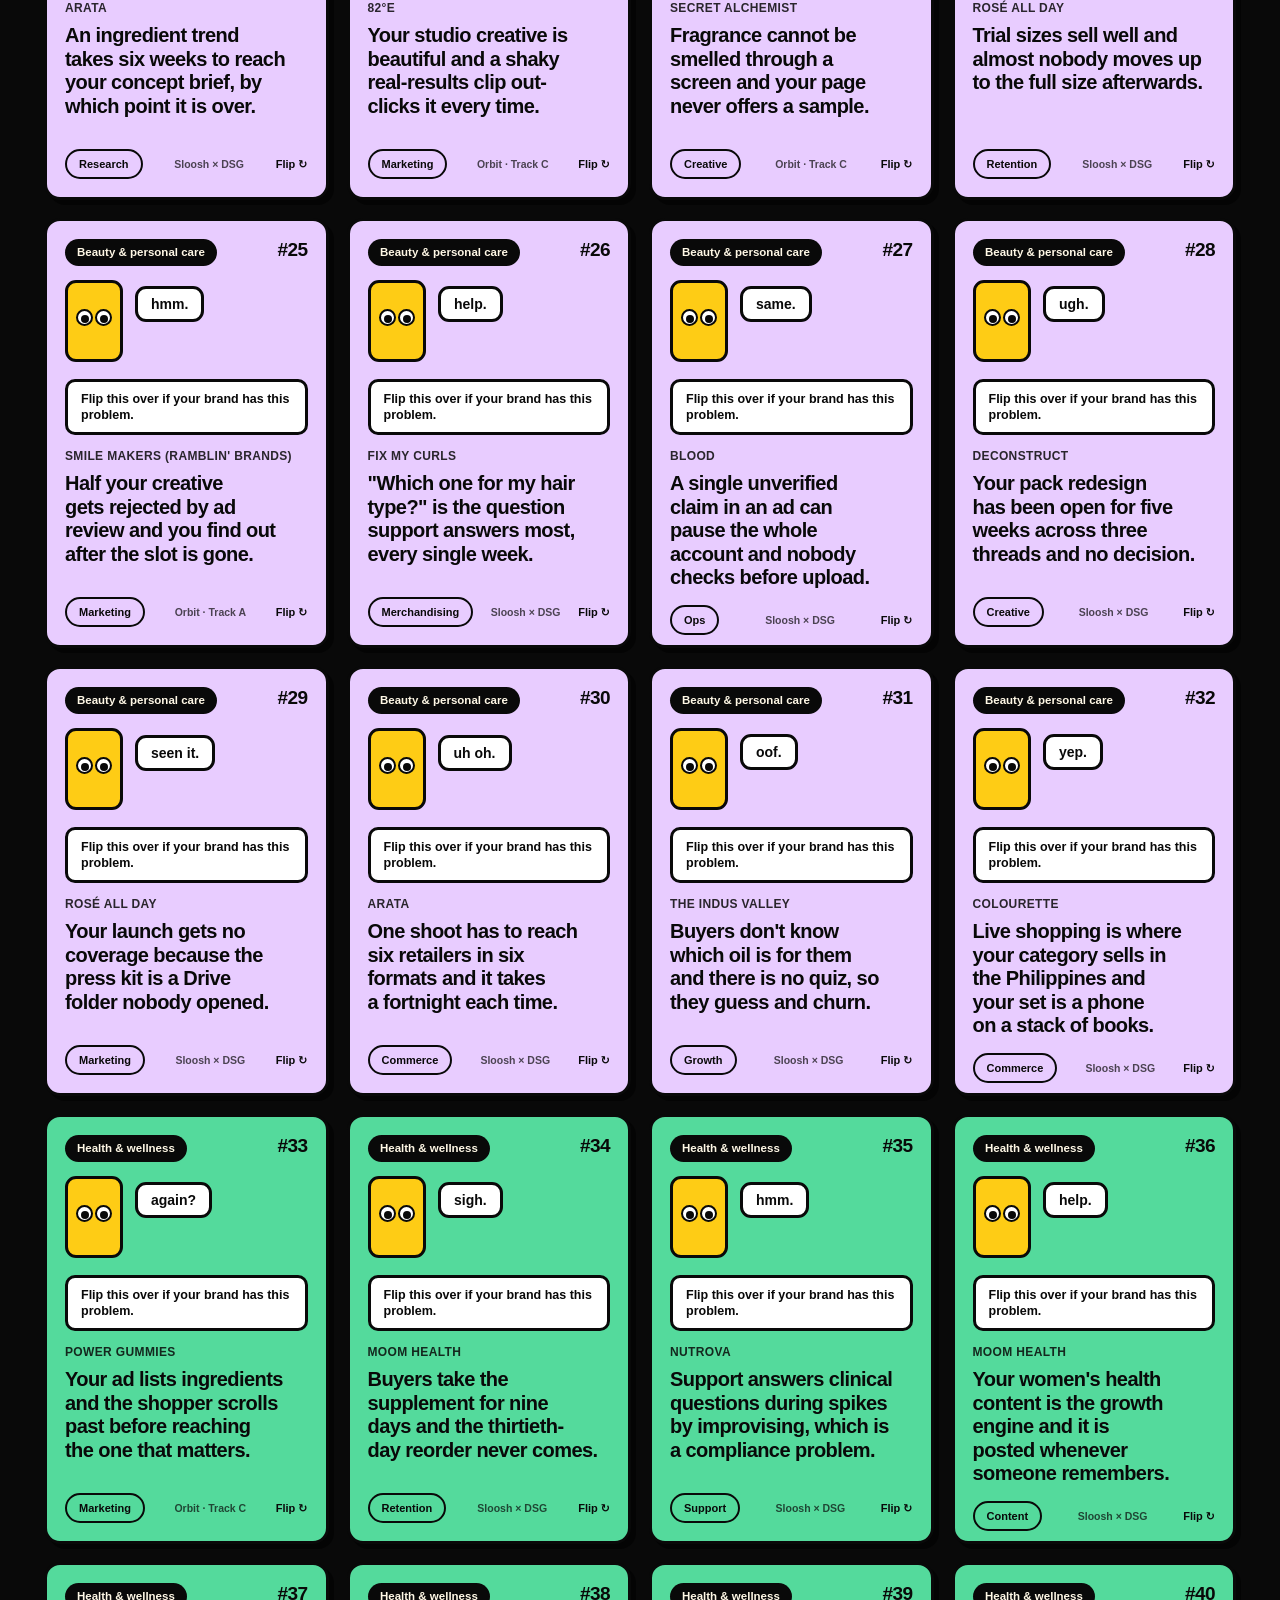
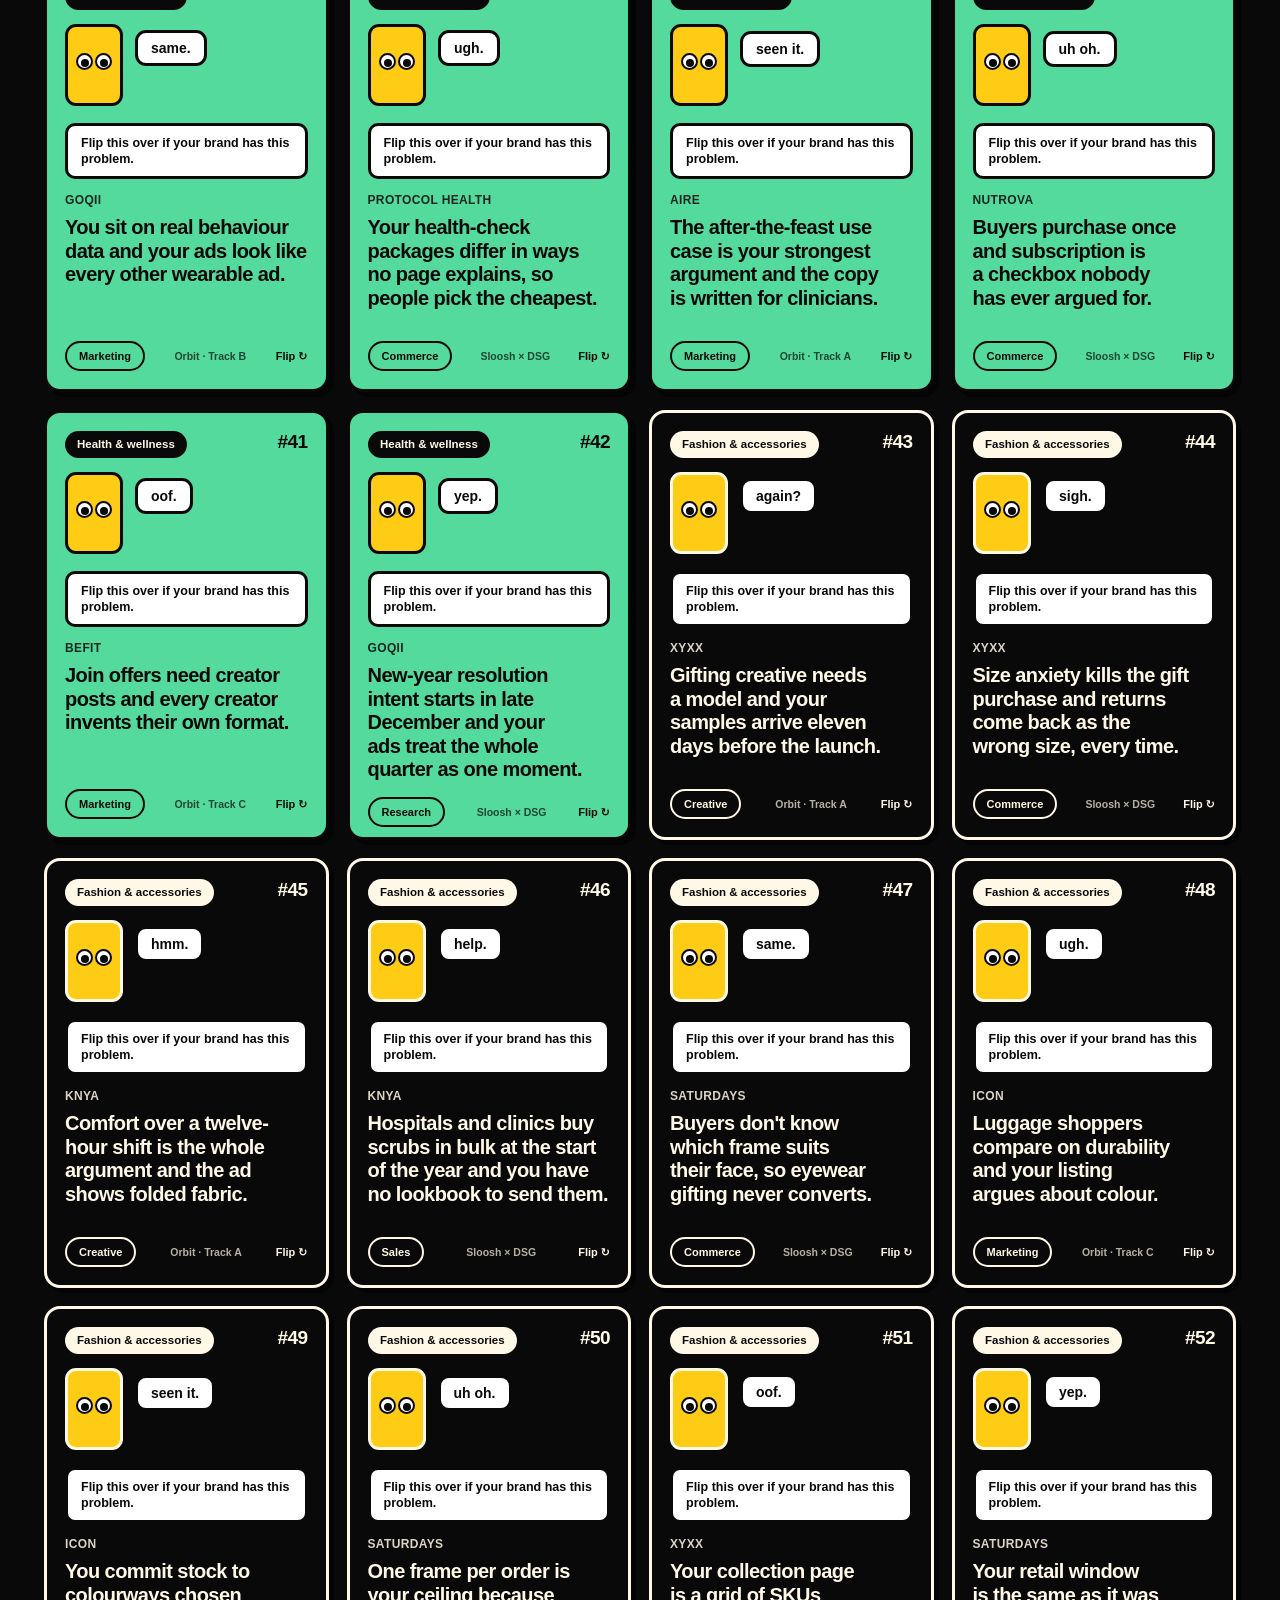
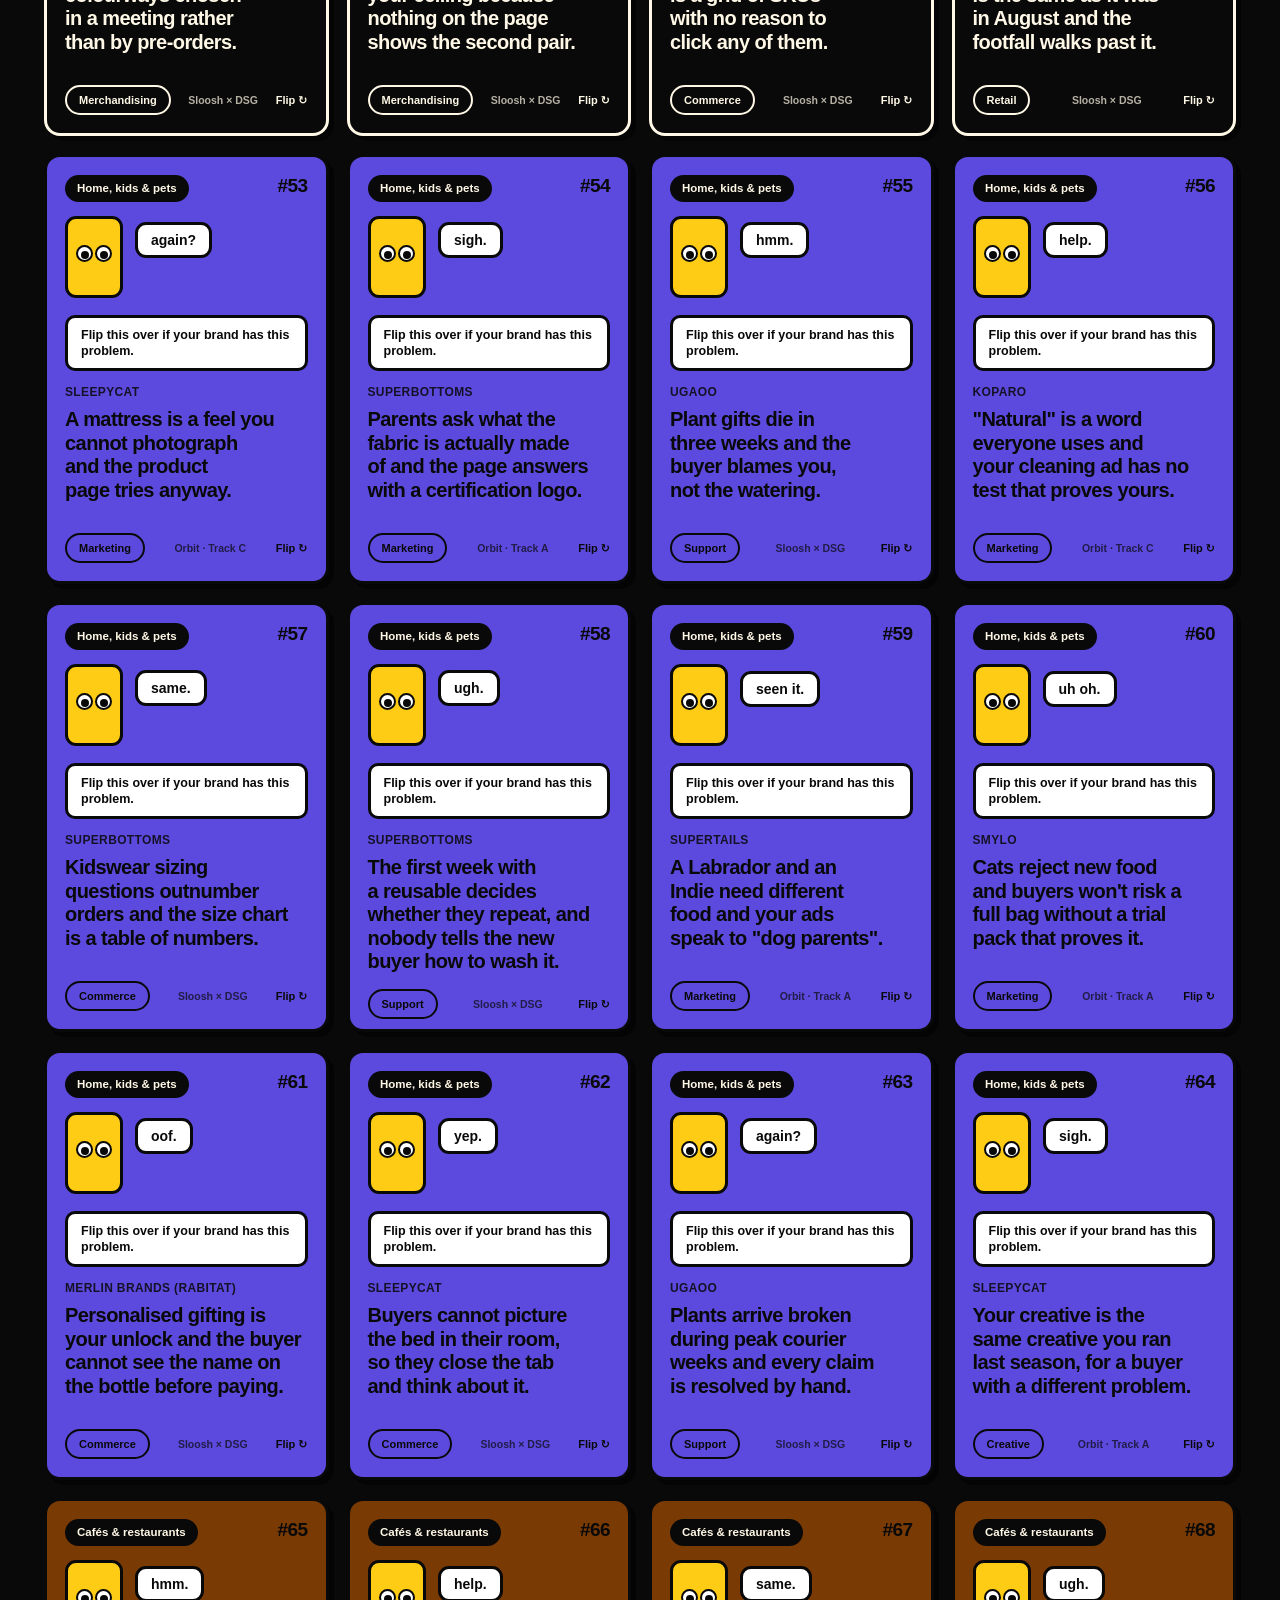
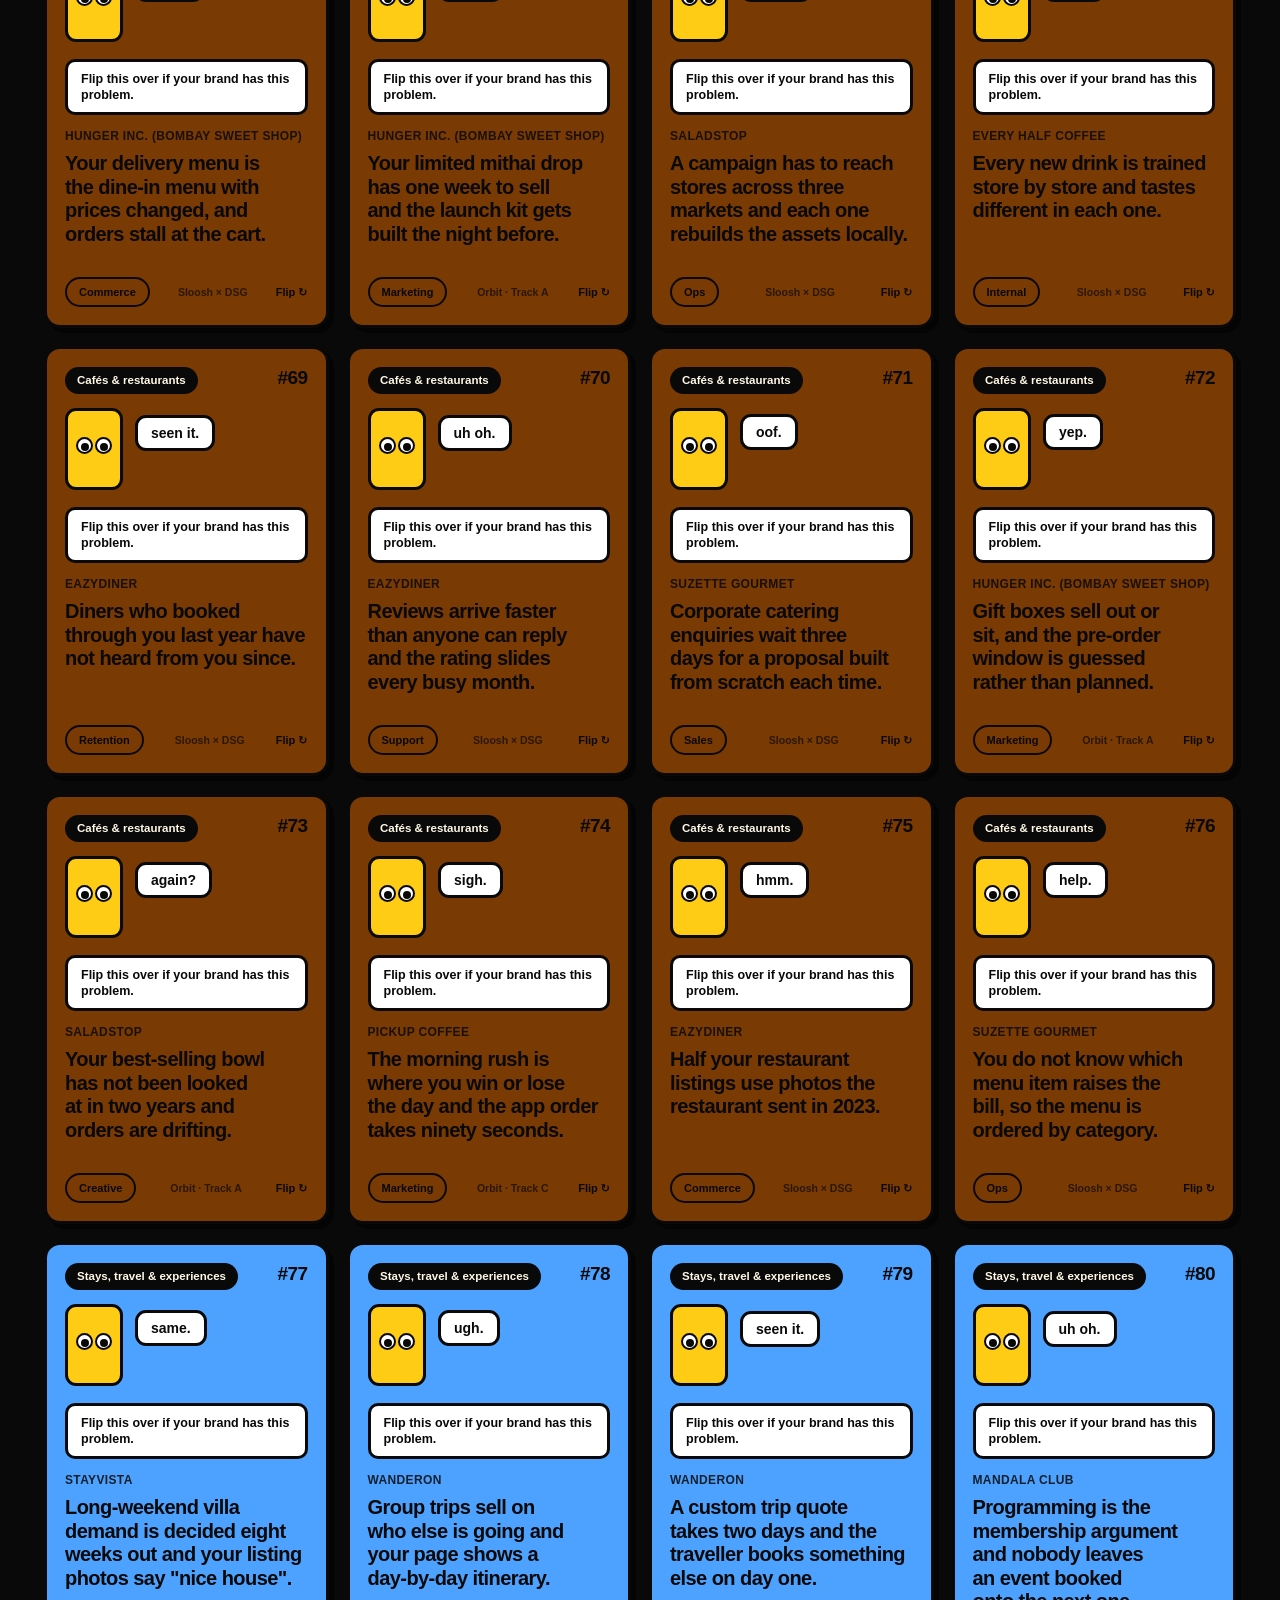
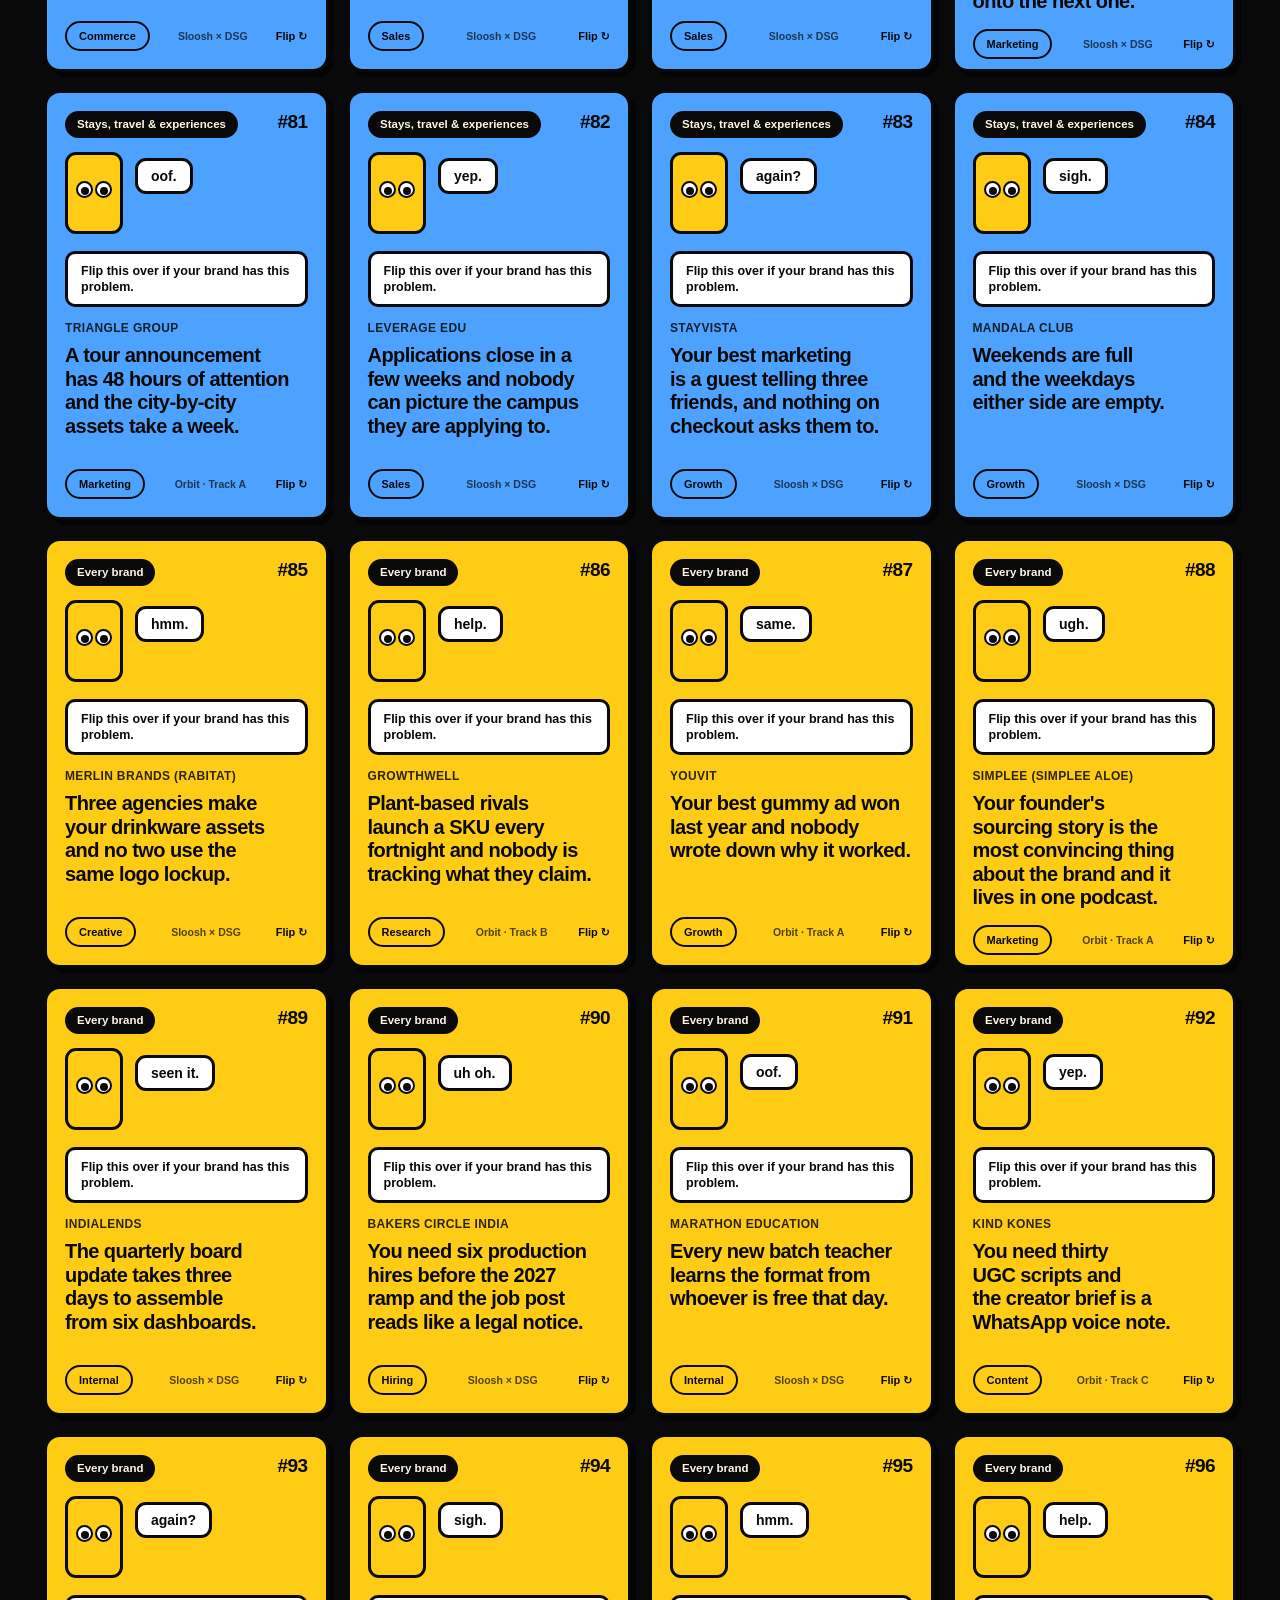
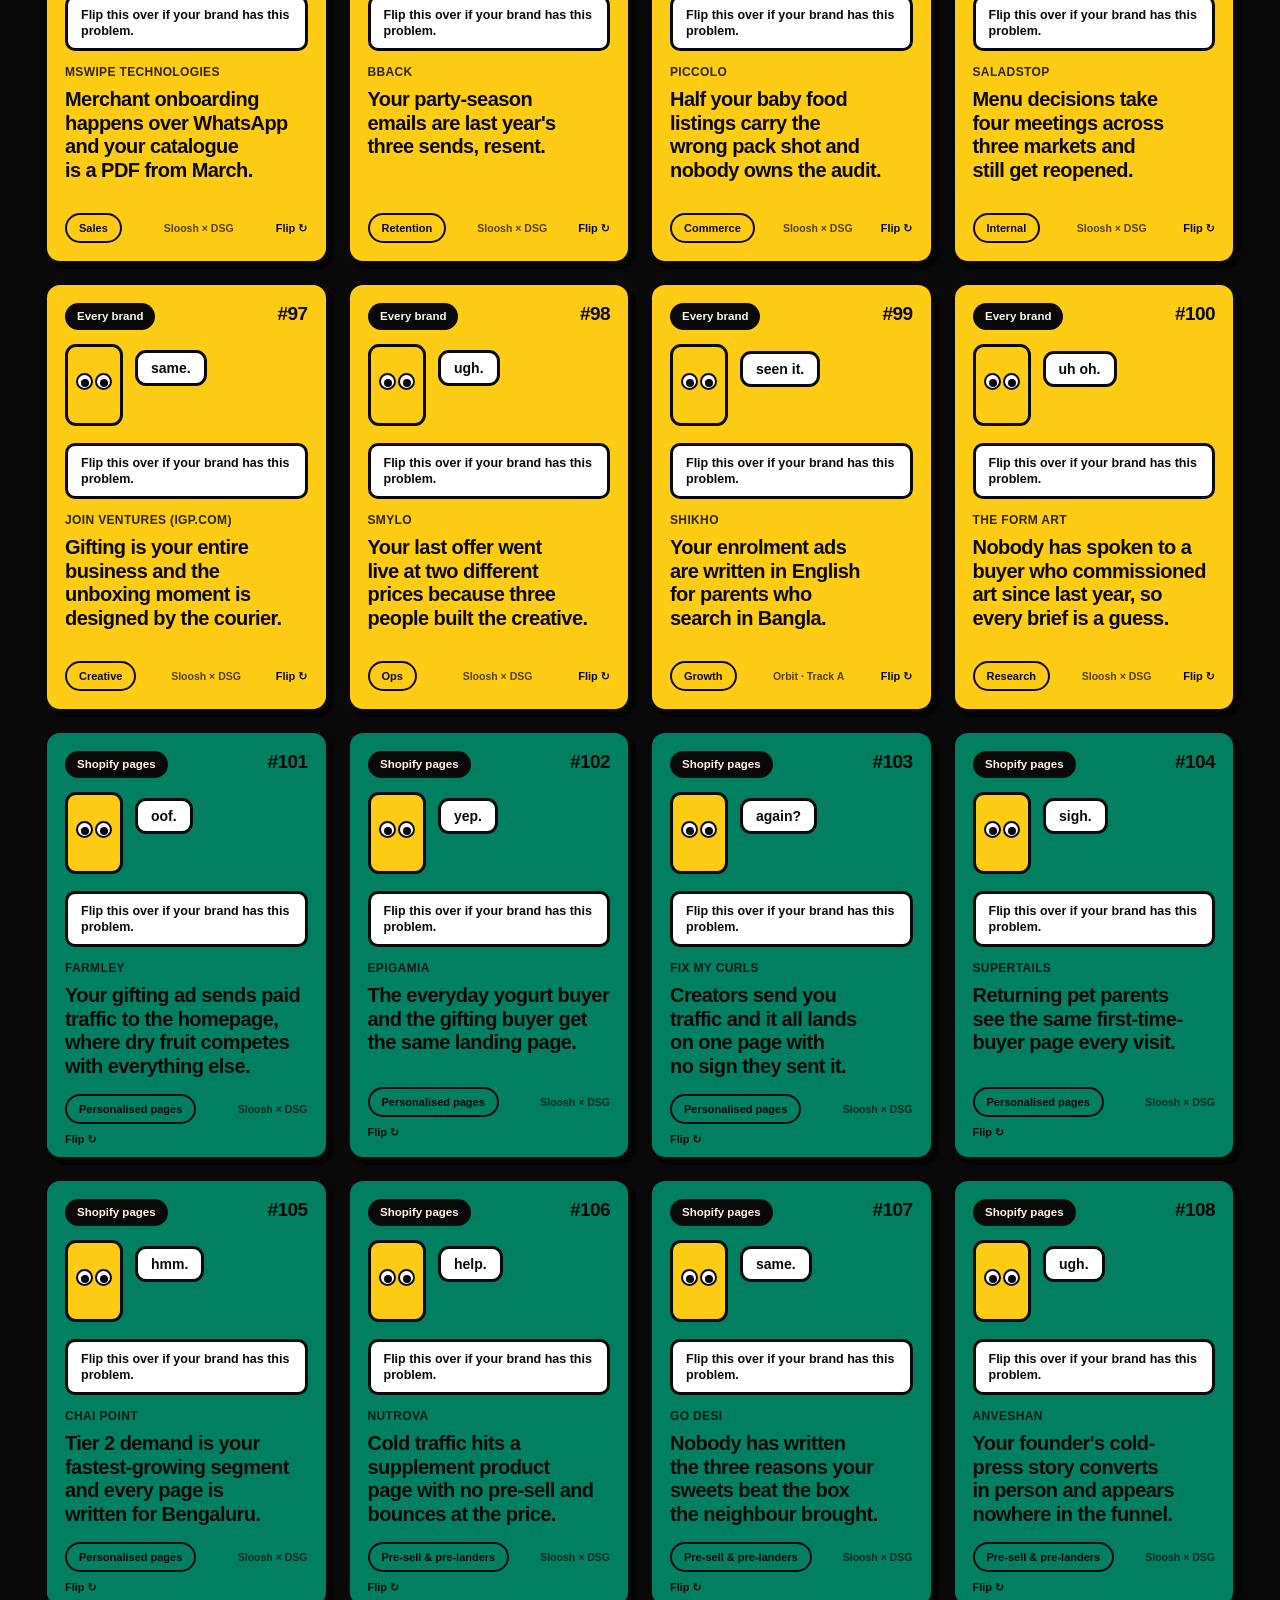
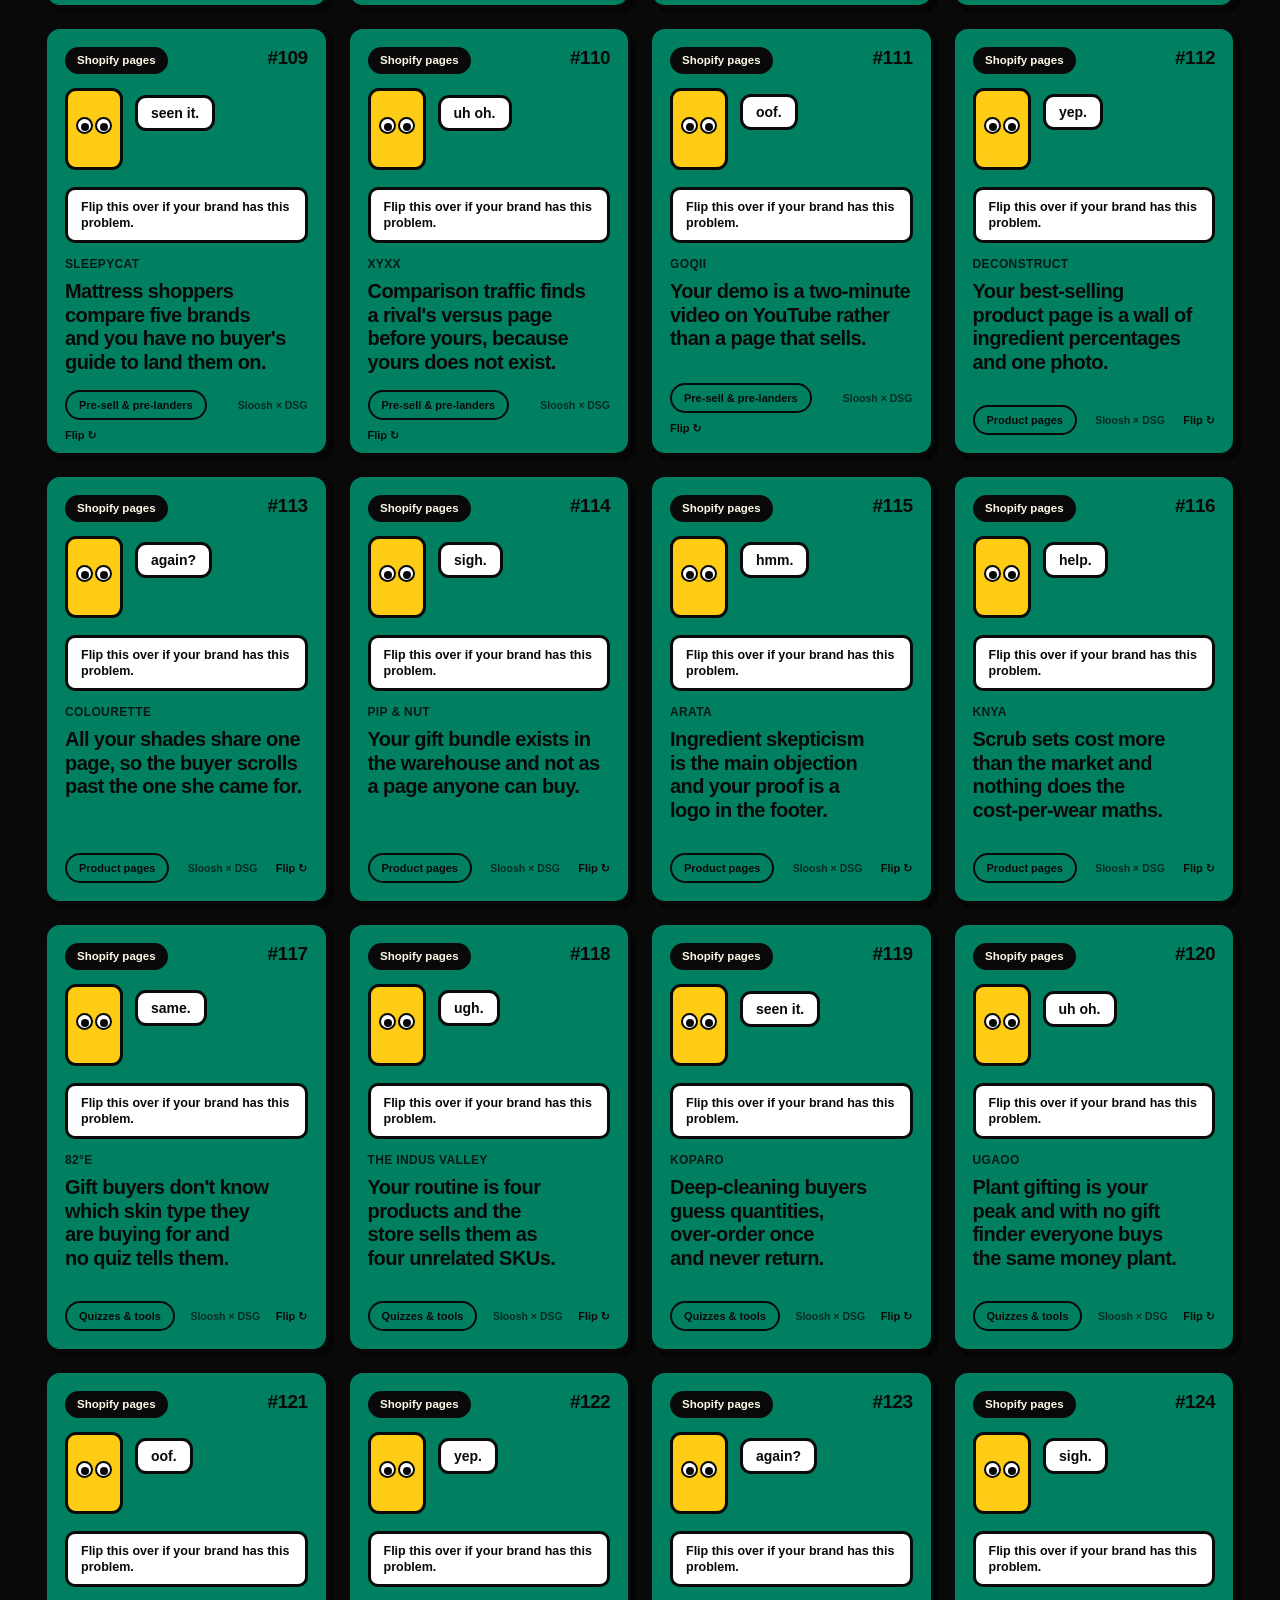
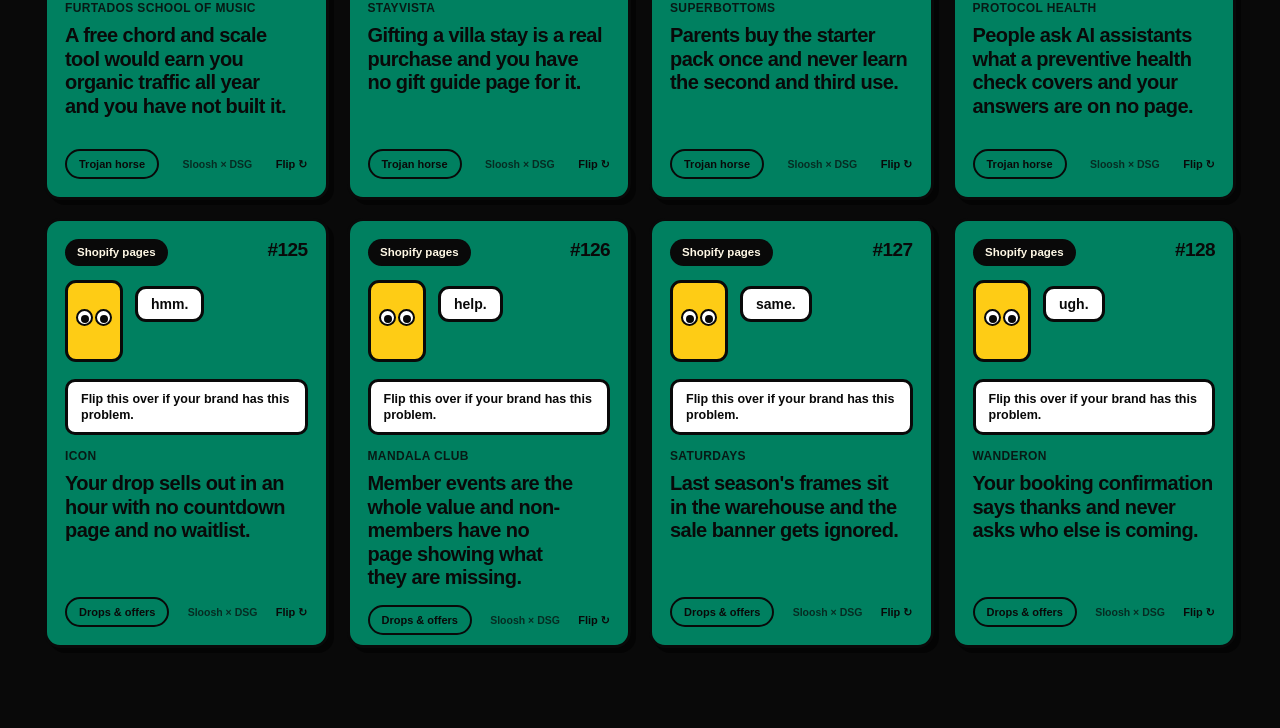
==== commit 946b6c01: "Move the cards and the last handbook sections onto Orbit Cards: 119 problems rewritten year-round wi" ====
--- a/cards/index.html
+++ b/cards/index.html
@@ -3,8 +3,8 @@
 <head>
 <meta charset="utf-8">
 <meta name="viewport" content="width=device-width, initial-scale=1">
-<title>128 problems your brand already has — Assemble | Chapter 1 Mumbai</title>
-<meta name="description" content="128 festive-season problem cards for DSG portfolio brands. Each card names one problem. Flip it to get the build that fixes it.">
+<title>128 problems your brand already has — Orbit Buildathon</title>
+<meta name="description" content="128 problem cards for DSG portfolio brands. Each card names one problem. Flip it to get the build that fixes it.">
 <link rel="stylesheet" href="../assets/sloosh.css">
 <link rel="stylesheet" href="../assets/cards.css">
 <link rel="stylesheet" href="cards.css">
@@ -15,8 +15,8 @@
   <header class="top">
     <div class="lockup">
       <div class="event">
-        <div class="nm">Assemble</div>
-        <div class="meta">Chapter 1 · Mumbai · 10 Oct</div>
+        <div class="nm">Orbit</div>
+        <div class="meta">Buildathon · Mumbai · 16 Dec</div>
       </div>
       <div class="hosts">
         <span class="lbl">By</span>
@@ -30,9 +30,11 @@
       </div>
     </div>
     <h1>128 problems your brand already has.</h1>
-    <p class="lede">The <b>Sloosh deck</b>, rewritten for <b>the festive season</b>. Each card names
-      one problem a DSG brand would recognise in a second — flip it to get the build that fixes
-      it.</p>
+    <p class="lede">The <b>Sloosh deck</b>, rewritten for <b>2027</b>. Each card names one problem a
+      DSG brand would recognise in a second; flip it to get the build that fixes it.</p>
+    <p class="lede"><b>Picking for Orbit?</b> Filter by <b>Track A</b> (velocity), <b>B</b>
+      (competitor) or <b>C</b> (video). Those 36 cards are builds that fit one day on Sloosh. The
+      rest are worth reading, but they're bigger than the day.</p>
     <p class="lede"><b>Every card names a brand</b> — all 128 matched to one of the 70 live DSG
       portfolio companies, each above ₹1 Cr. Brand and problem are chosen to fit the build on the
       back.</p>
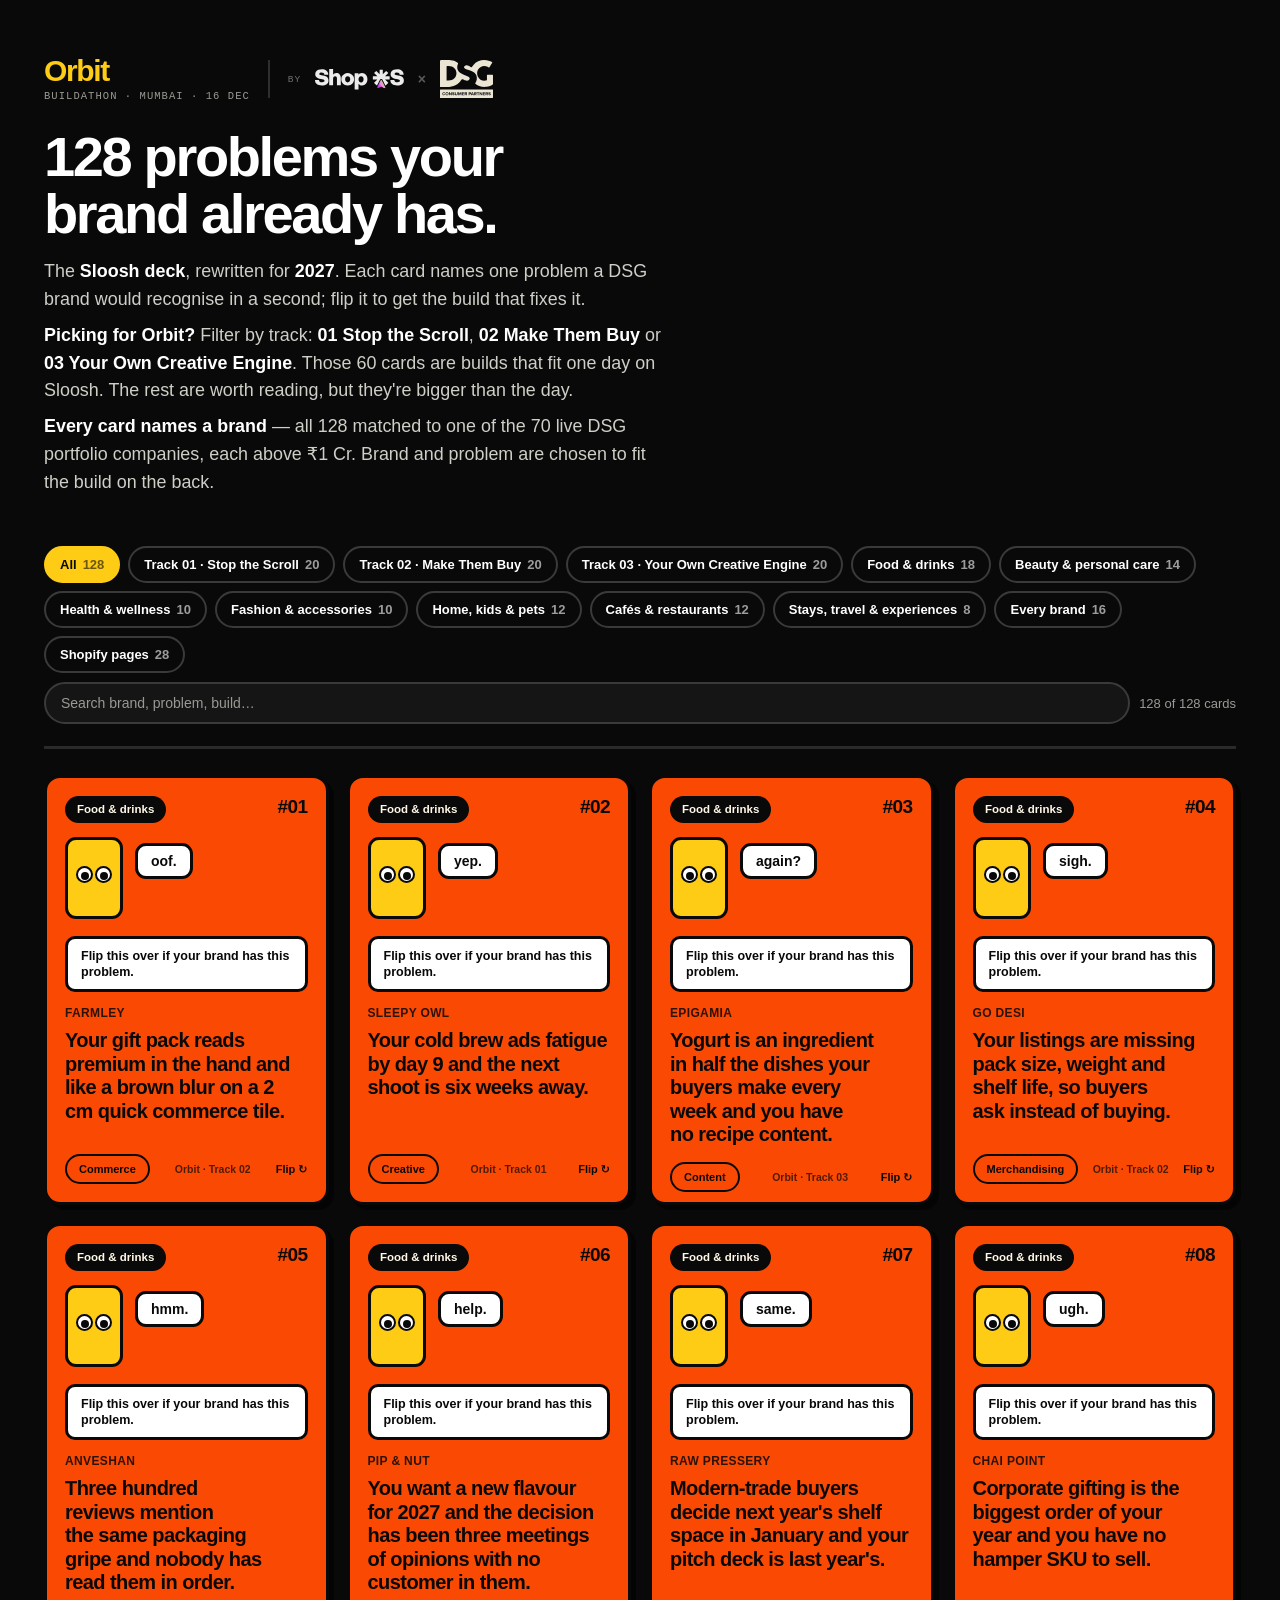
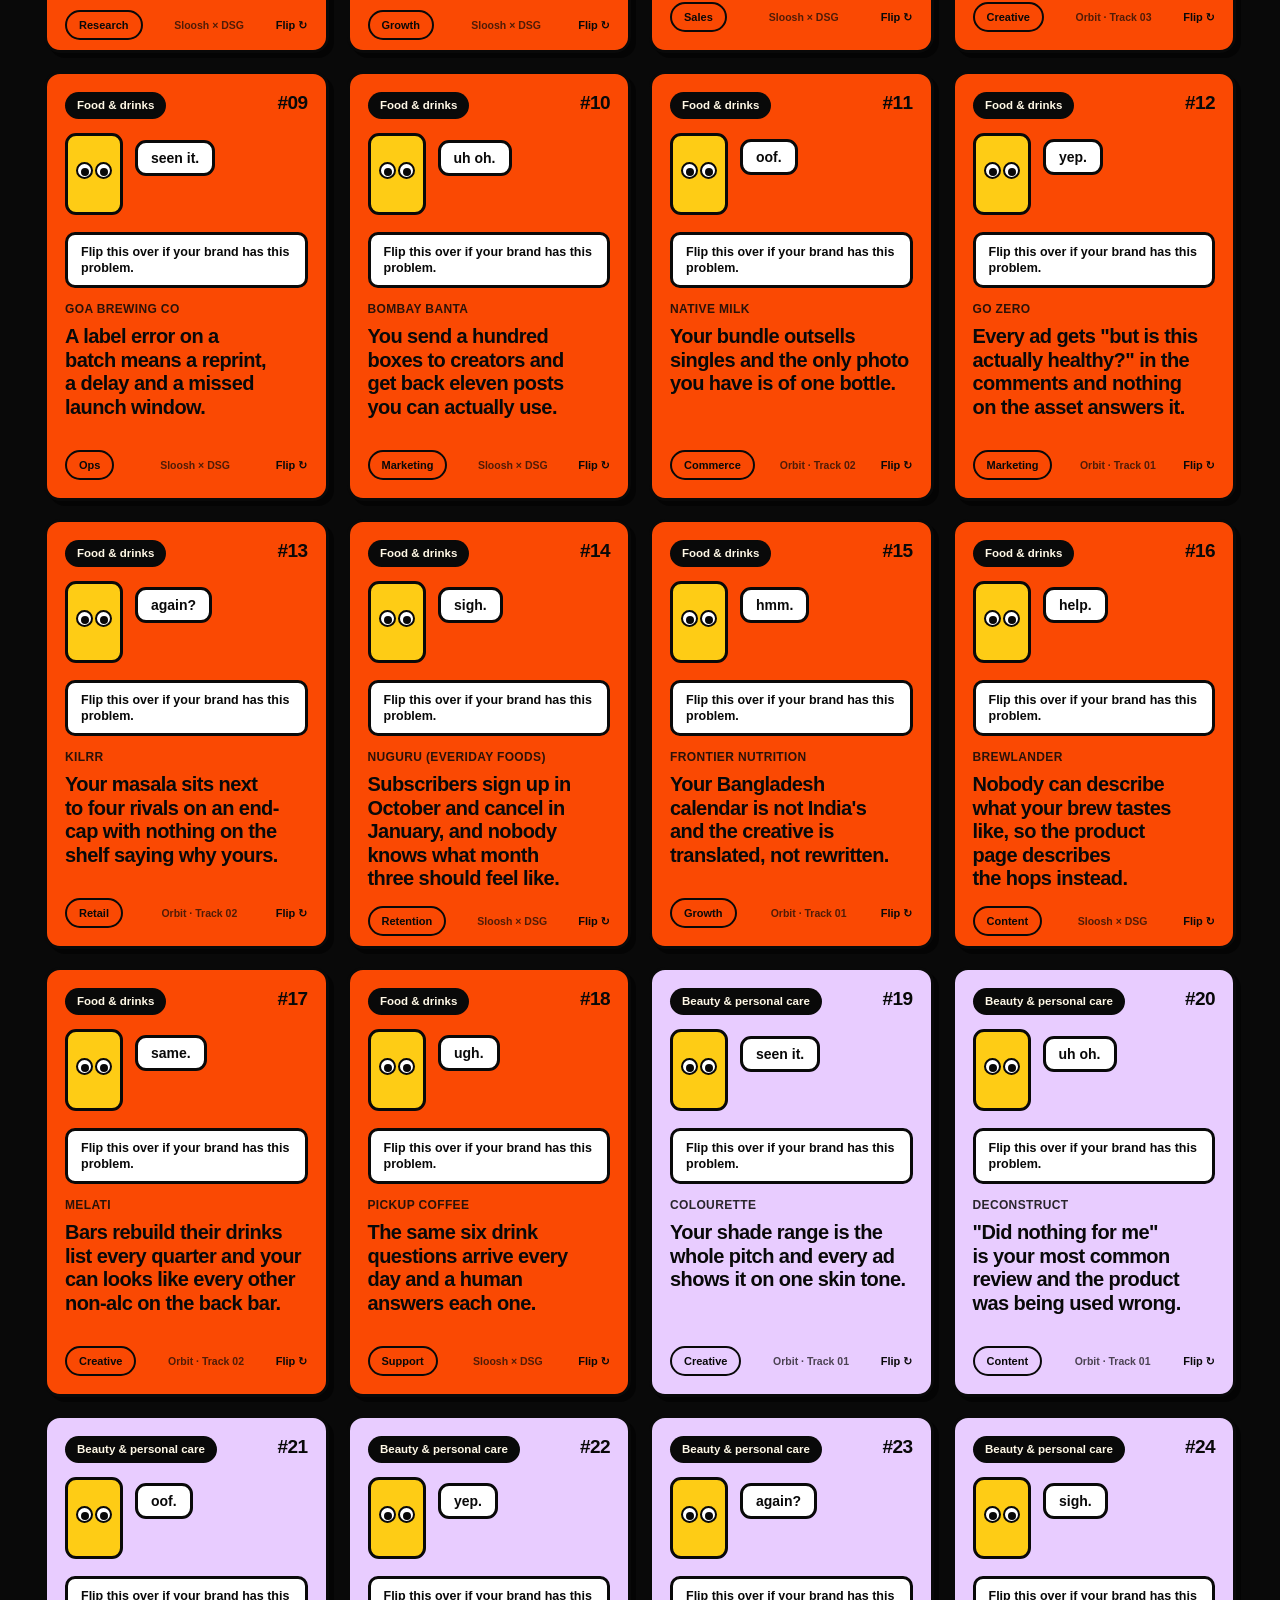
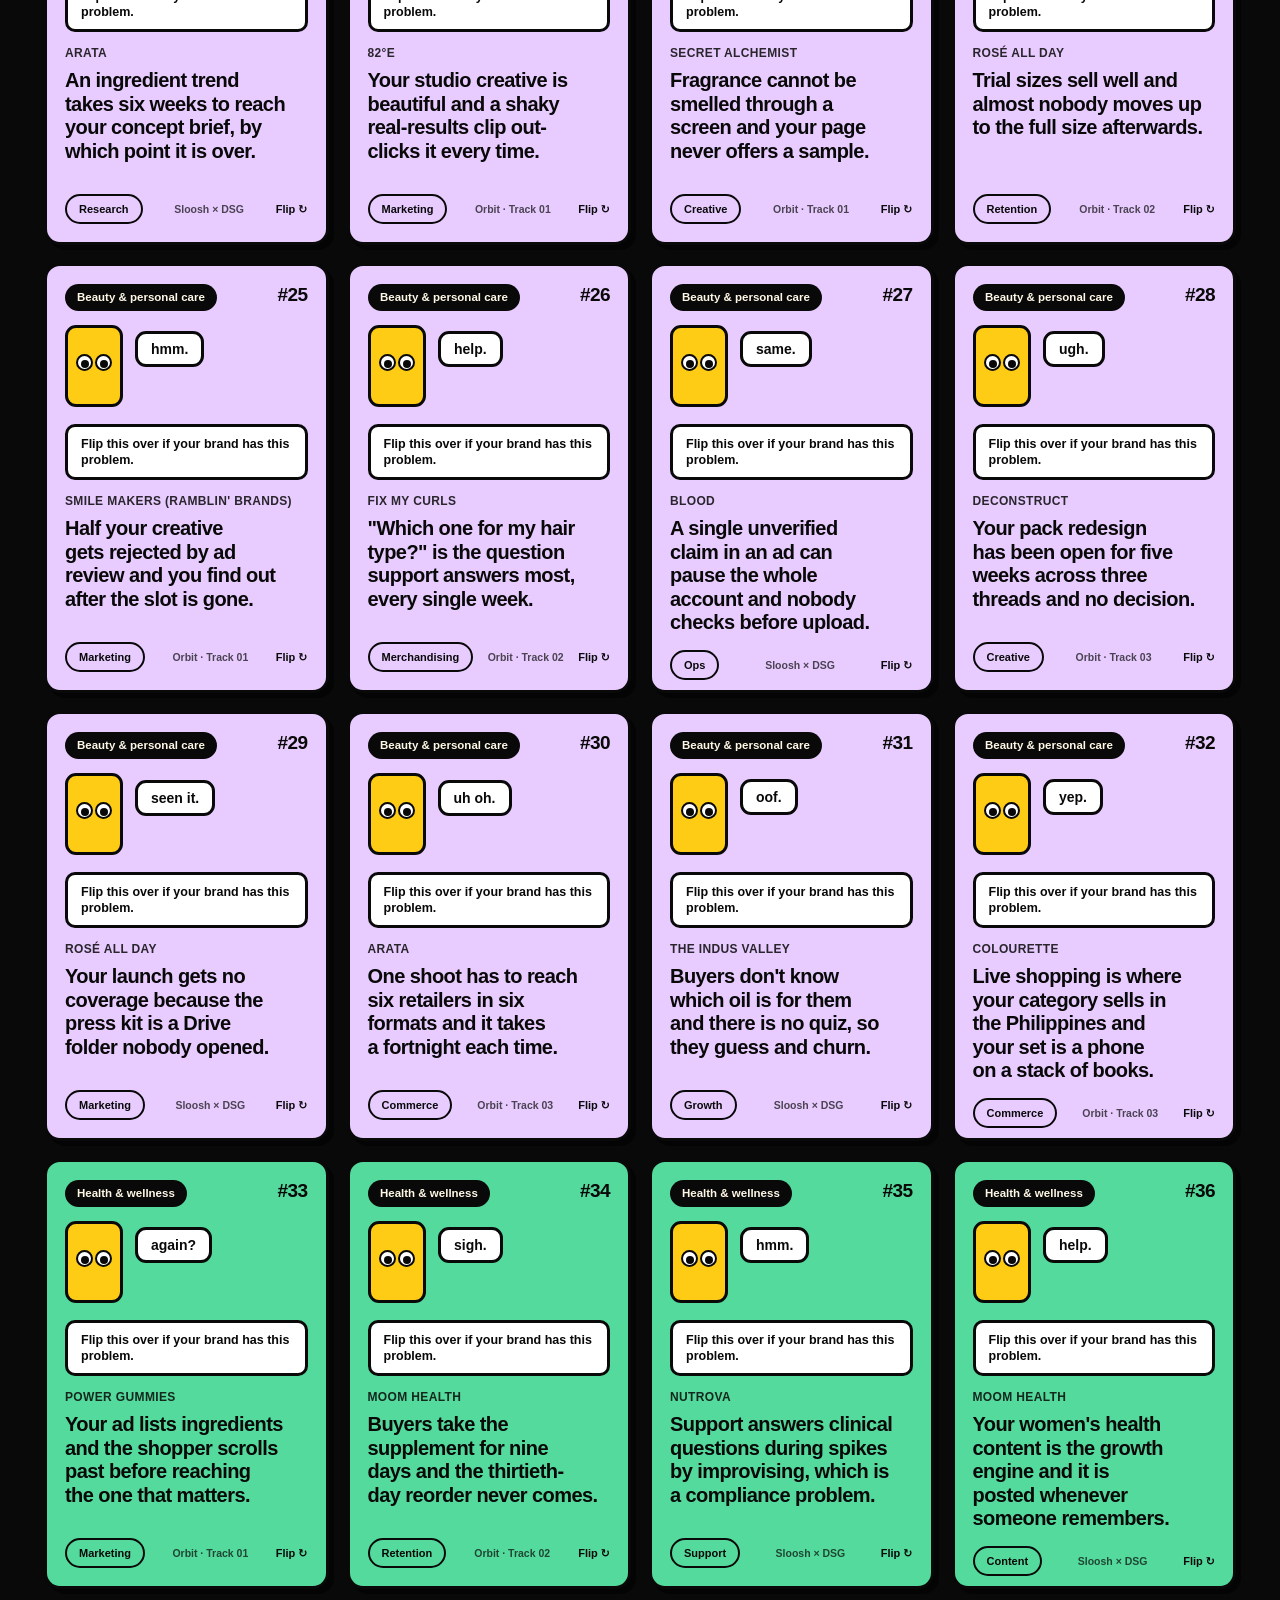
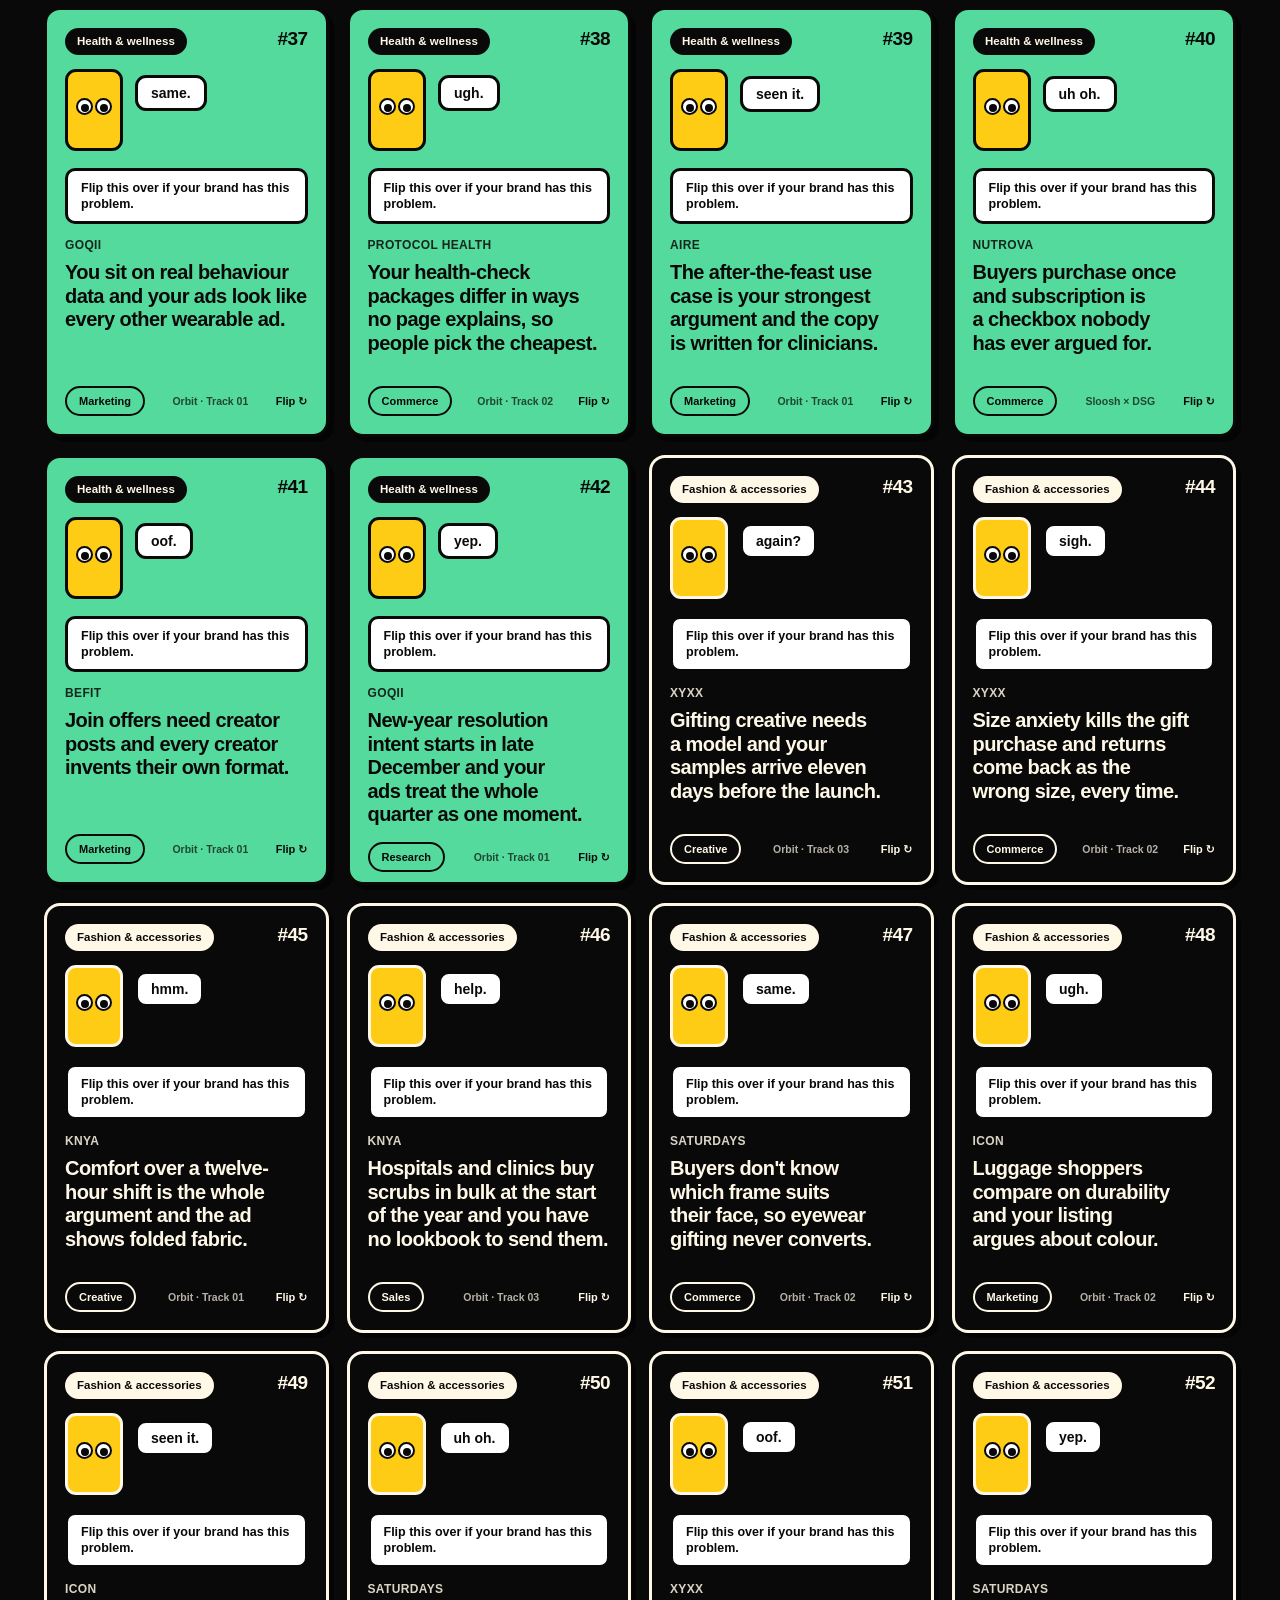
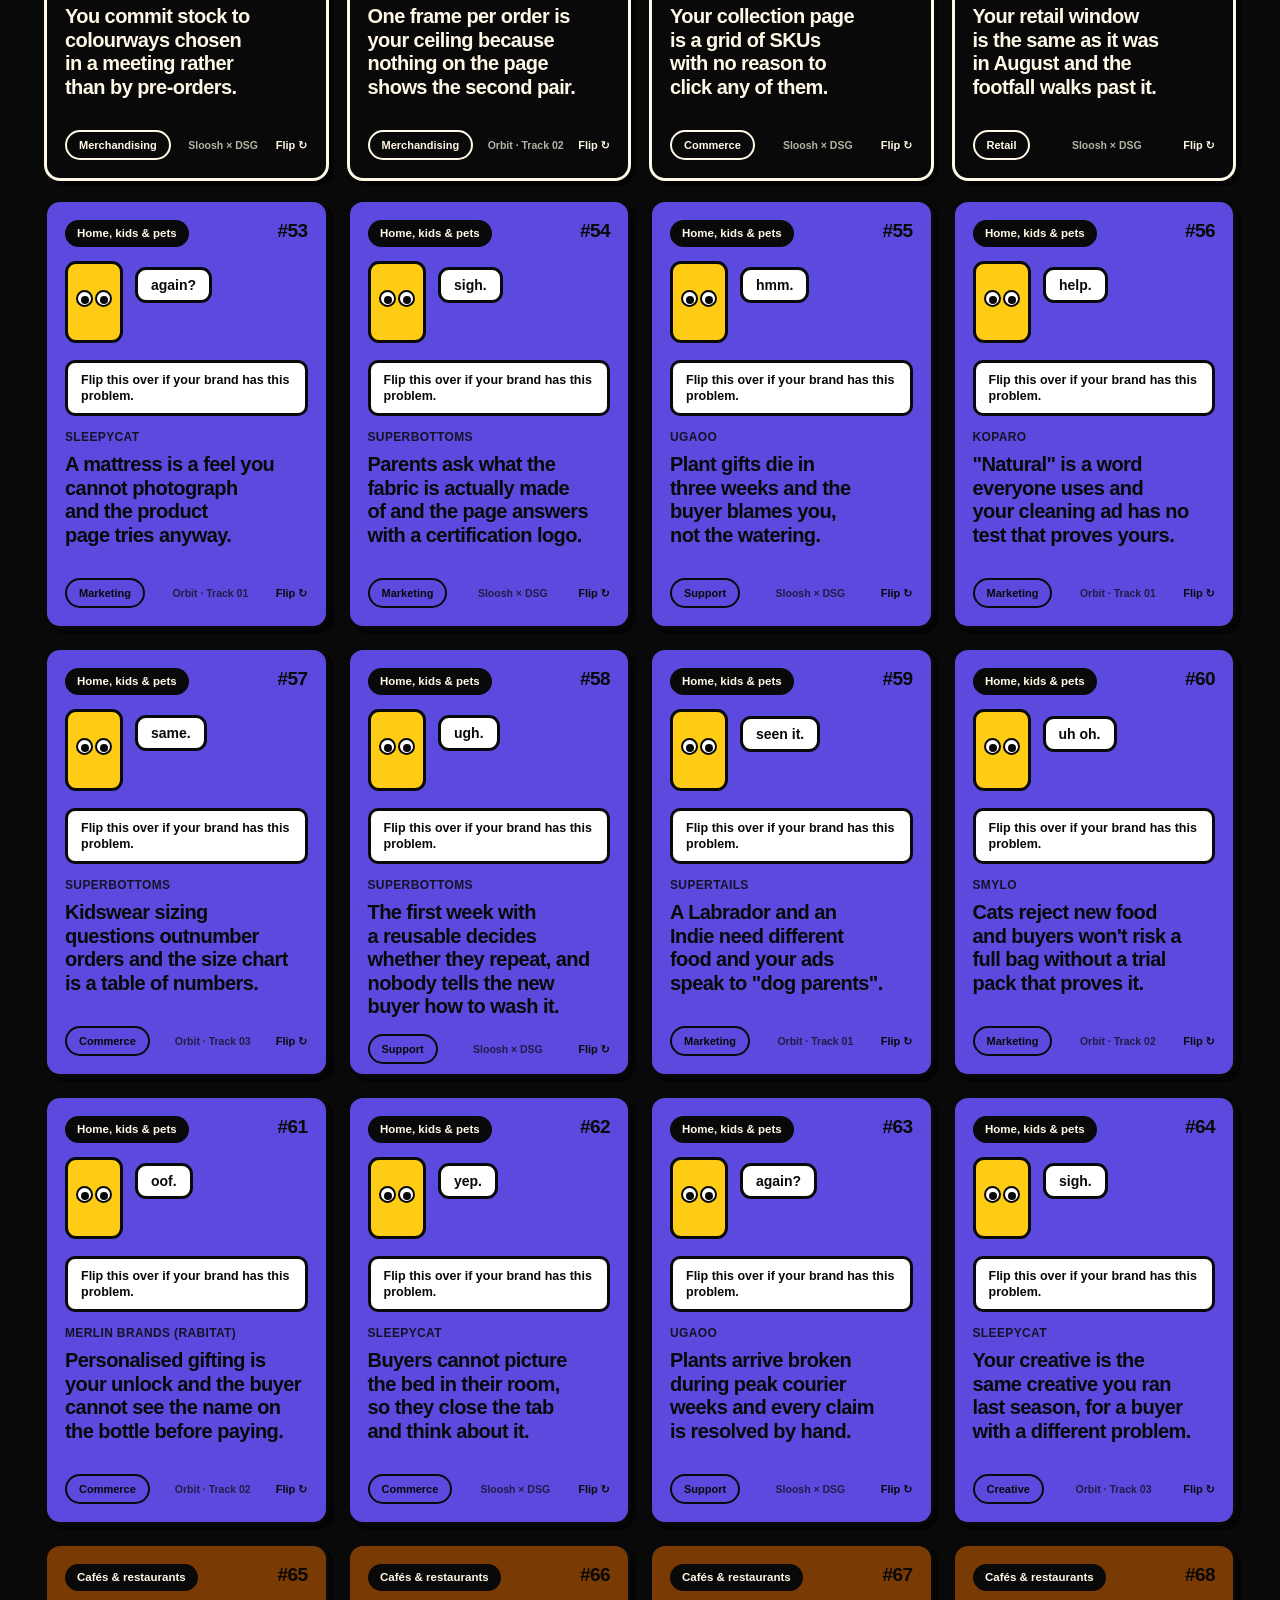
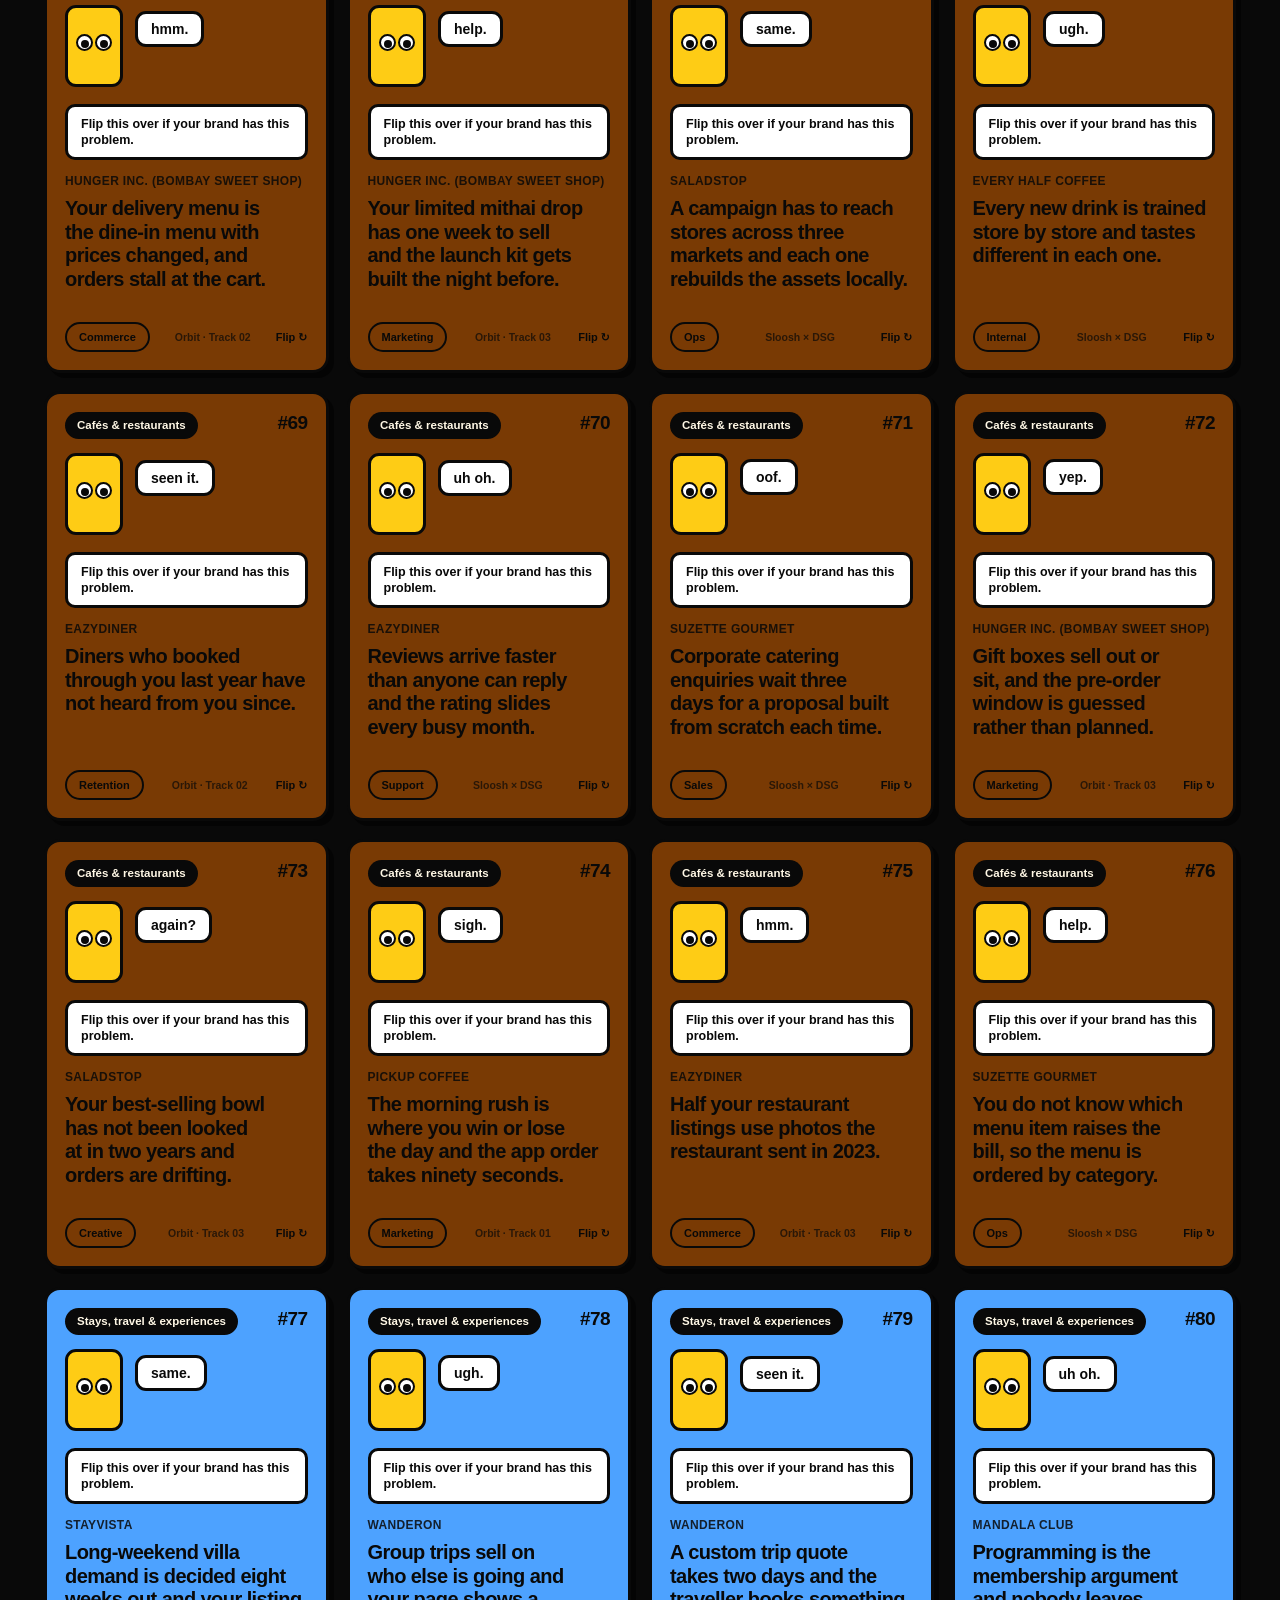
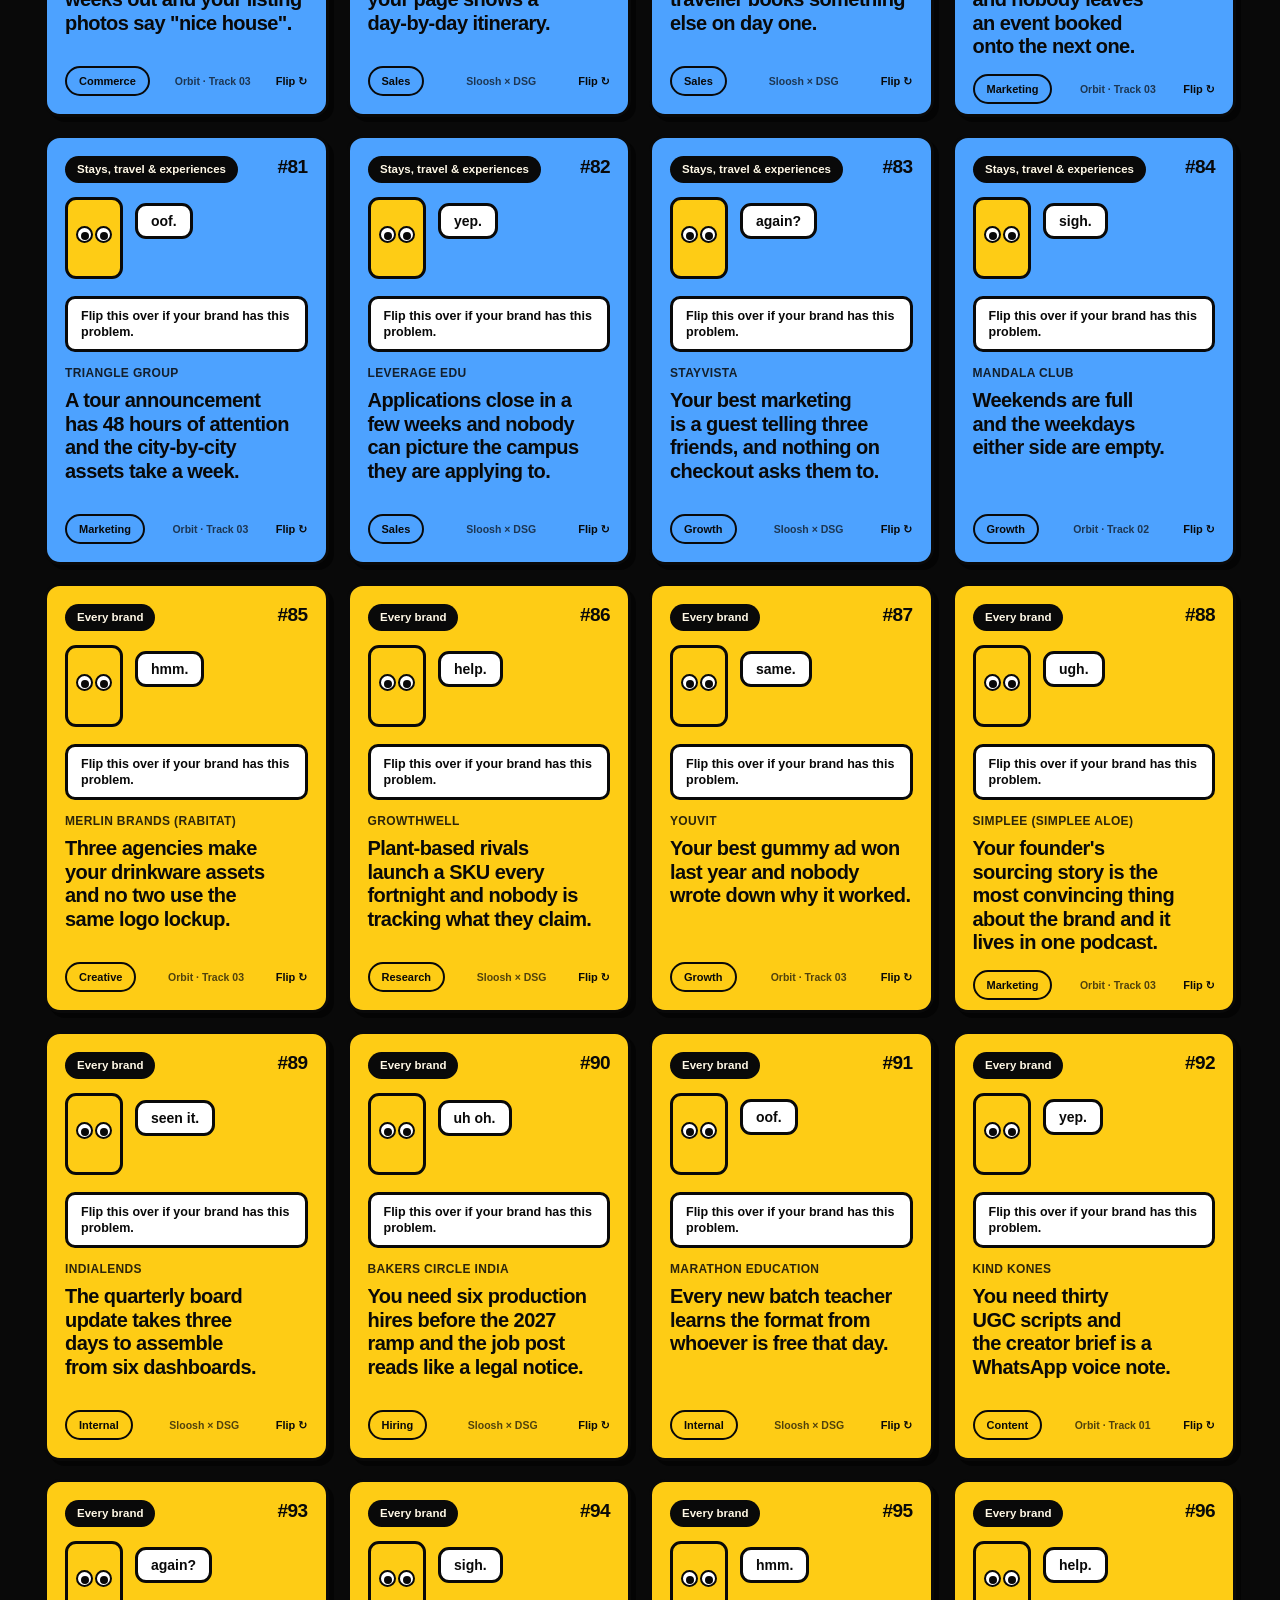
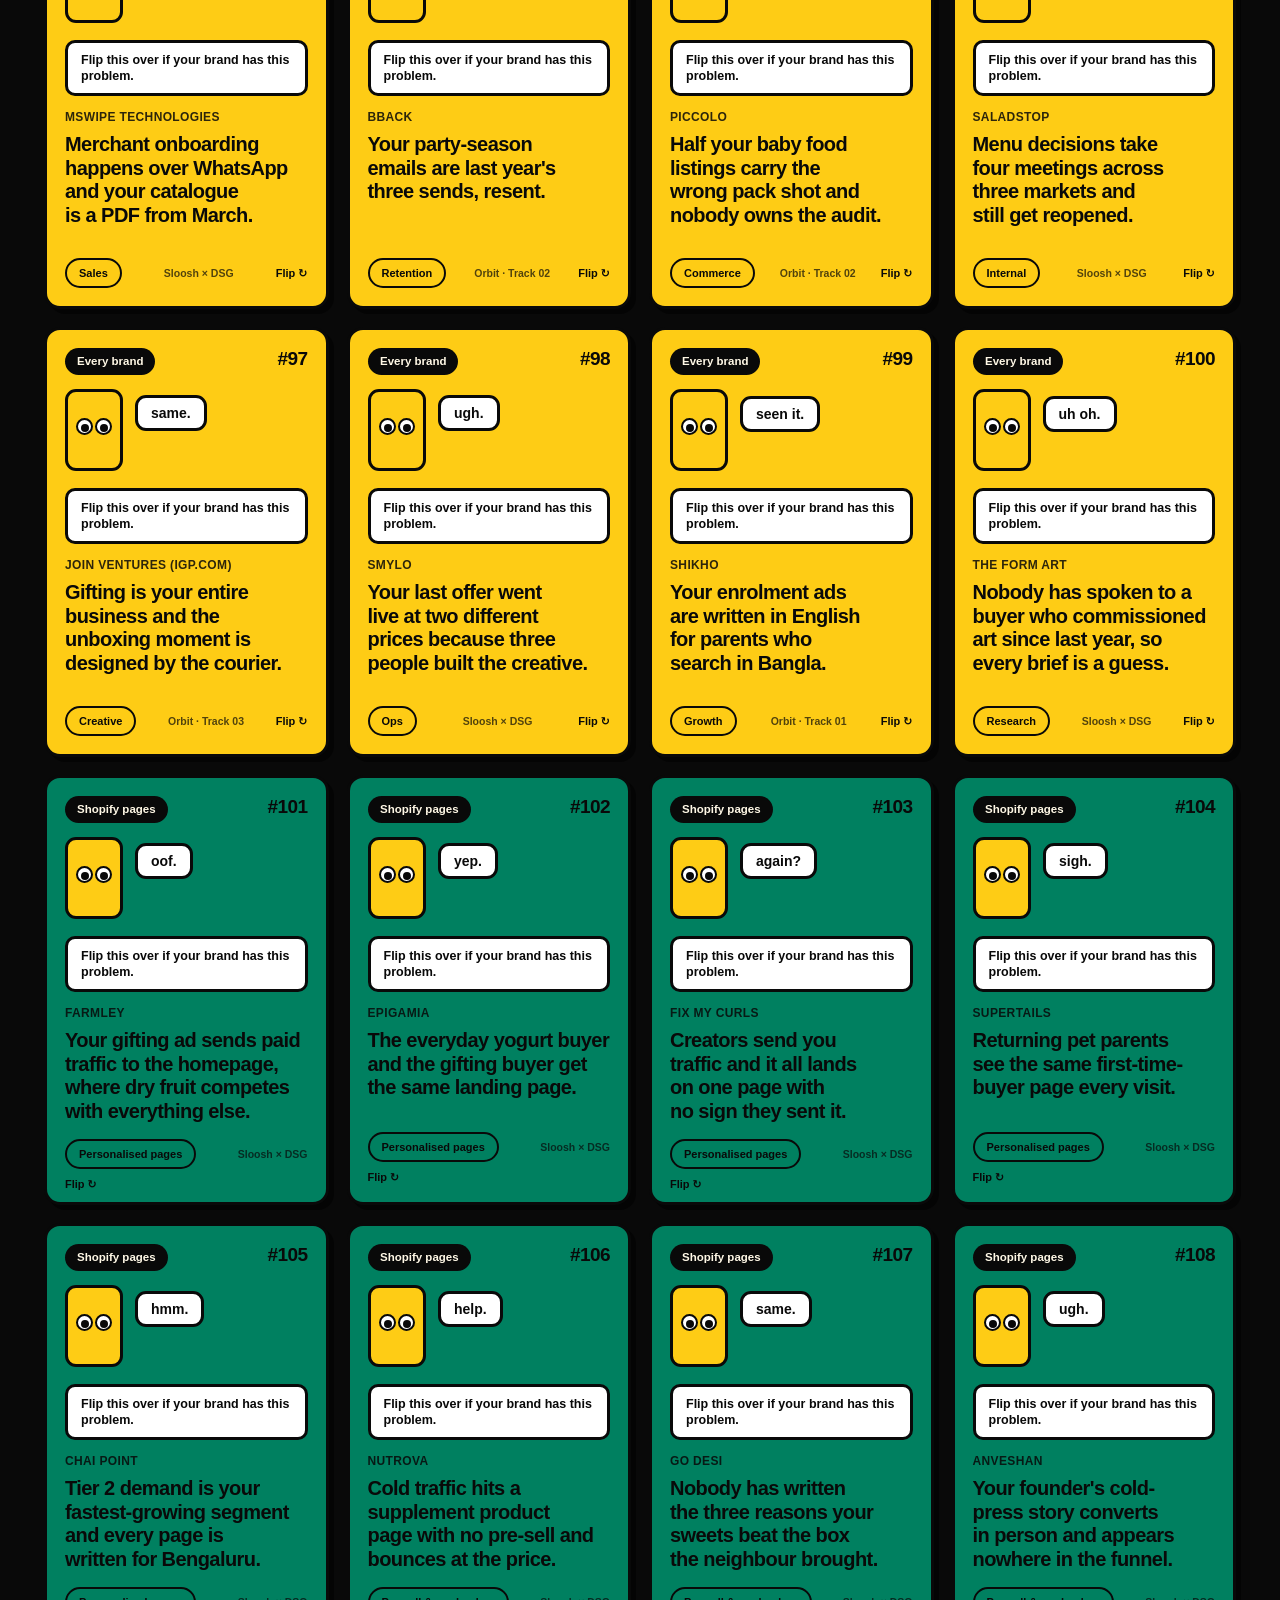
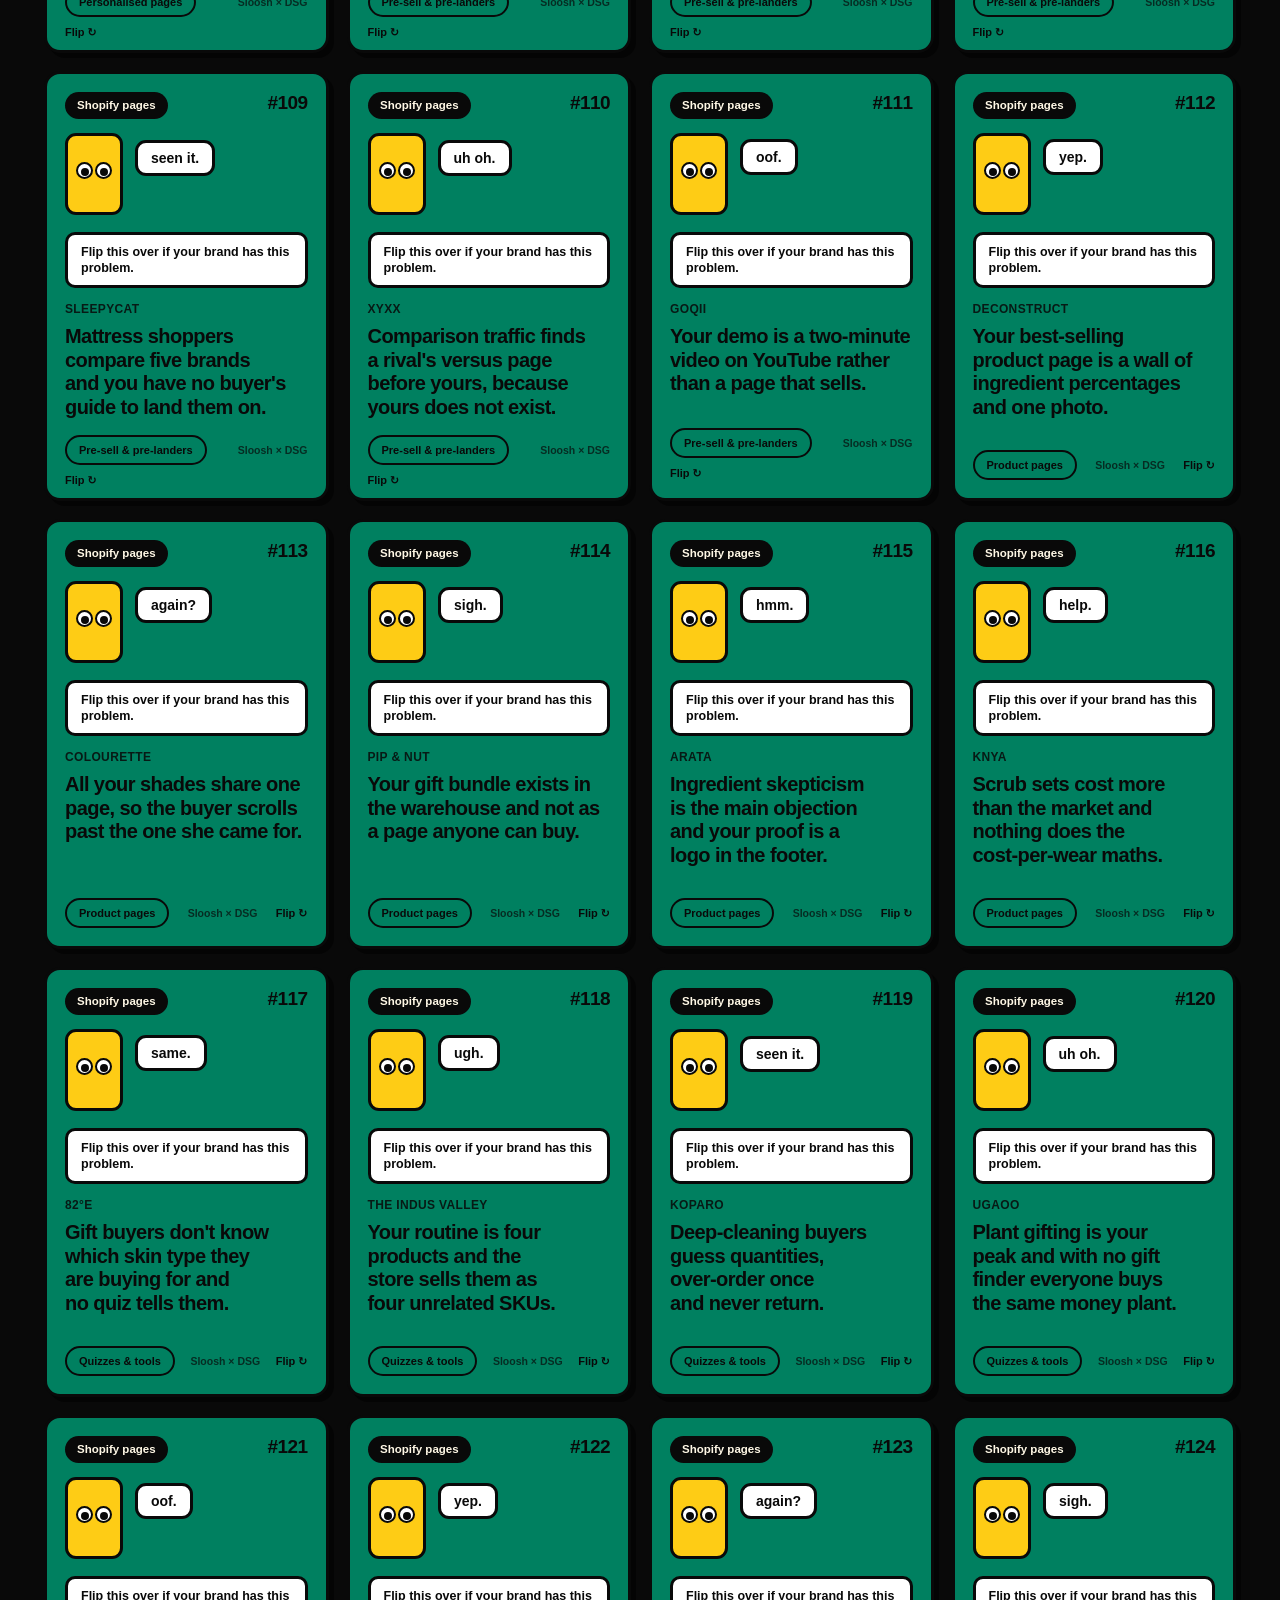
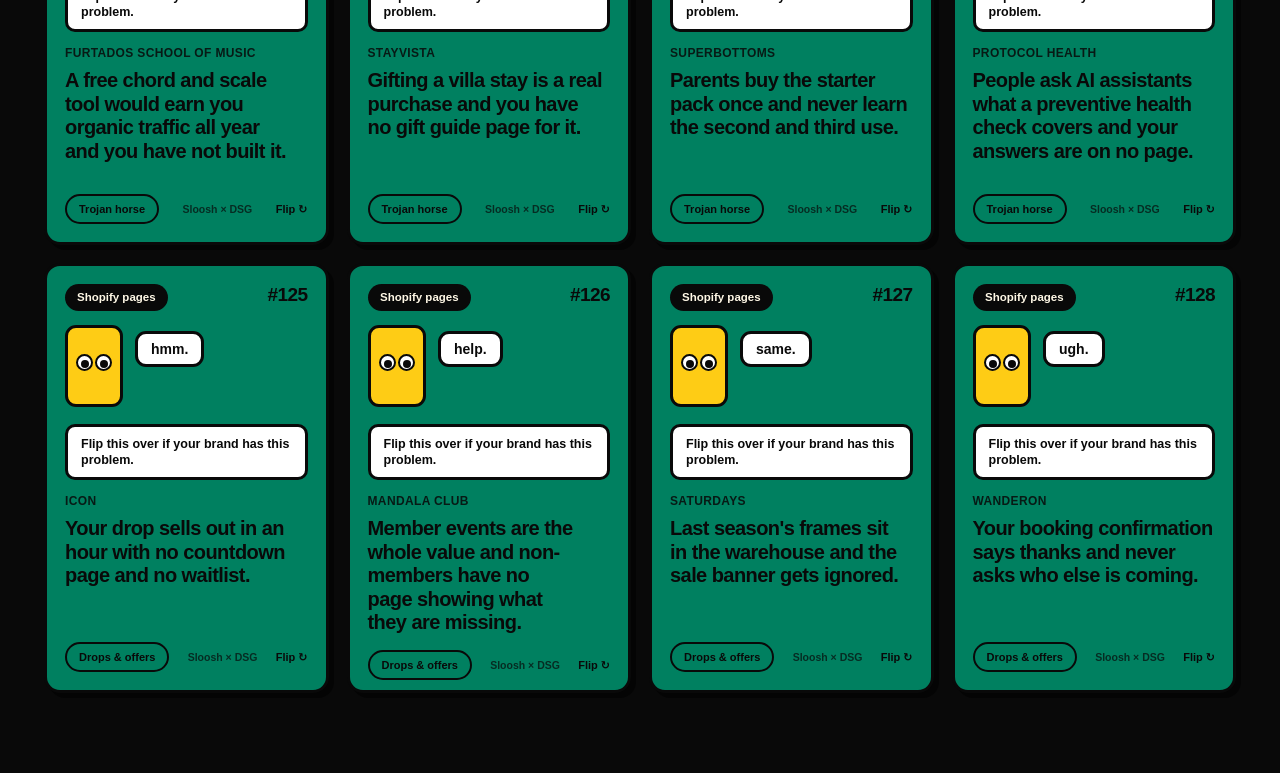
==== commit a3b2dac0: "Three outcome tracks, the CXO room, team mix and fair play Tracks are now 01 Stop the Scroll, 02 Mak" ====
--- a/cards/index.html
+++ b/cards/index.html
@@ -32,9 +32,9 @@
     <h1>128 problems your brand already has.</h1>
     <p class="lede">The <b>Sloosh deck</b>, rewritten for <b>2027</b>. Each card names one problem a
       DSG brand would recognise in a second; flip it to get the build that fixes it.</p>
-    <p class="lede"><b>Picking for Orbit?</b> Filter by <b>Track A</b> (velocity), <b>B</b>
-      (competitor) or <b>C</b> (video). Those 36 cards are builds that fit one day on Sloosh. The
-      rest are worth reading, but they're bigger than the day.</p>
+    <p class="lede"><b>Picking for Orbit?</b> Filter by track: <b>01 Stop the Scroll</b>,
+      <b>02 Make Them Buy</b> or <b>03 Your Own Creative Engine</b>. Those 60 cards are builds
+      that fit one day on Sloosh. The rest are worth reading, but they're bigger than the day.</p>
     <p class="lede"><b>Every card names a brand</b> — all 128 matched to one of the 70 live DSG
       portfolio companies, each above ₹1 Cr. Brand and problem are chosen to fit the build on the
       back.</p>
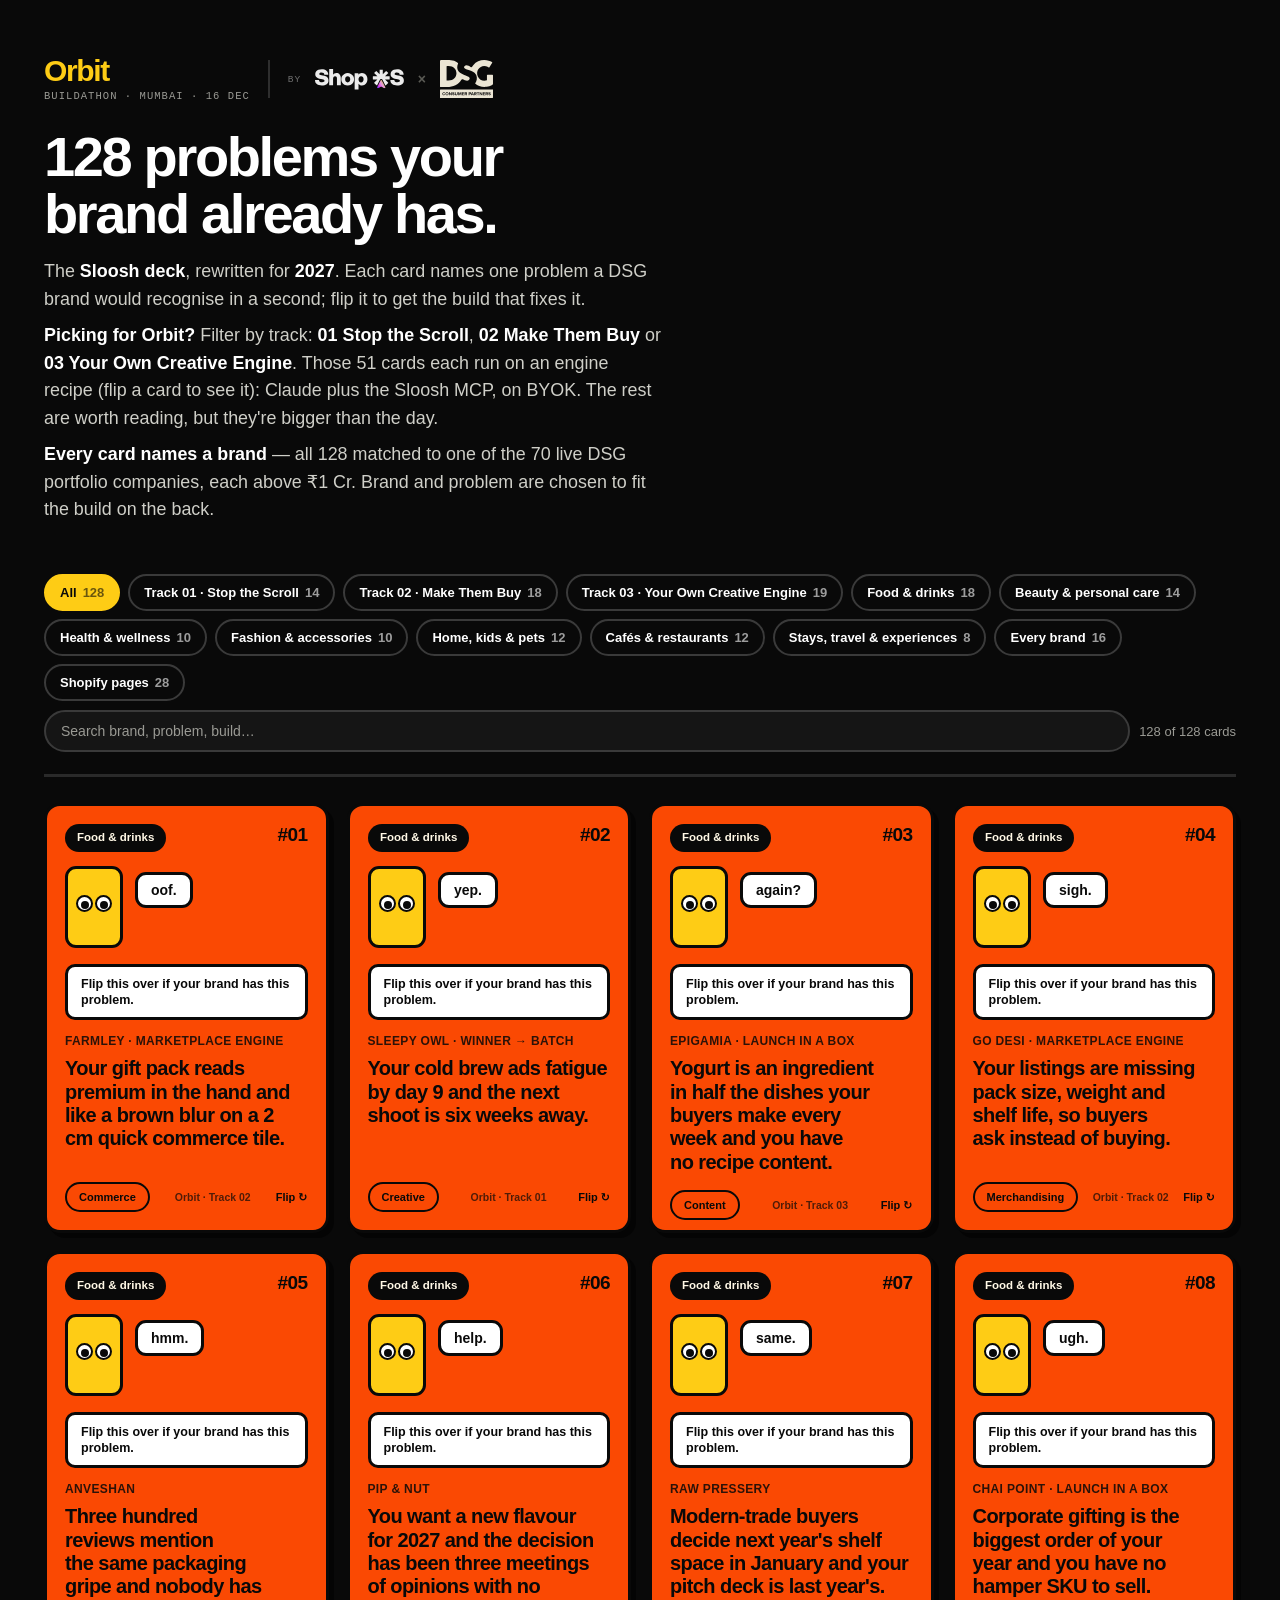
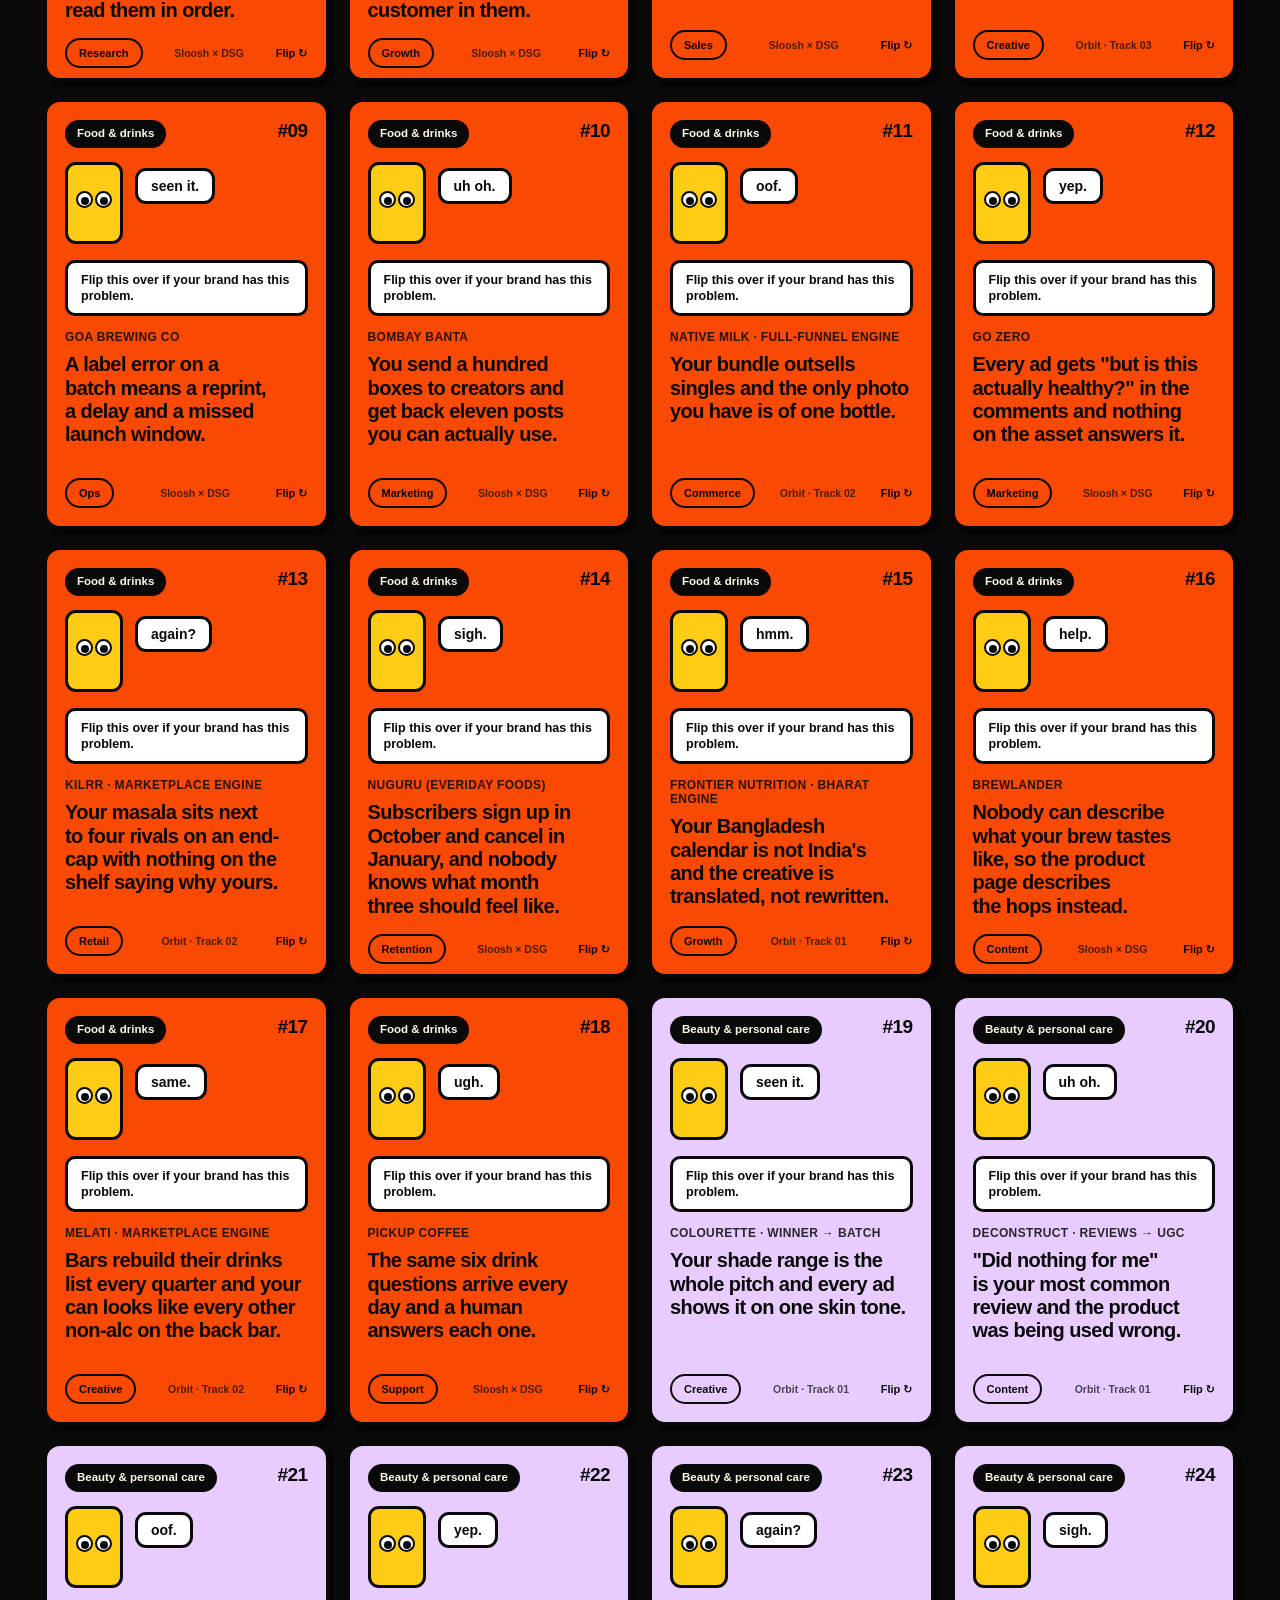
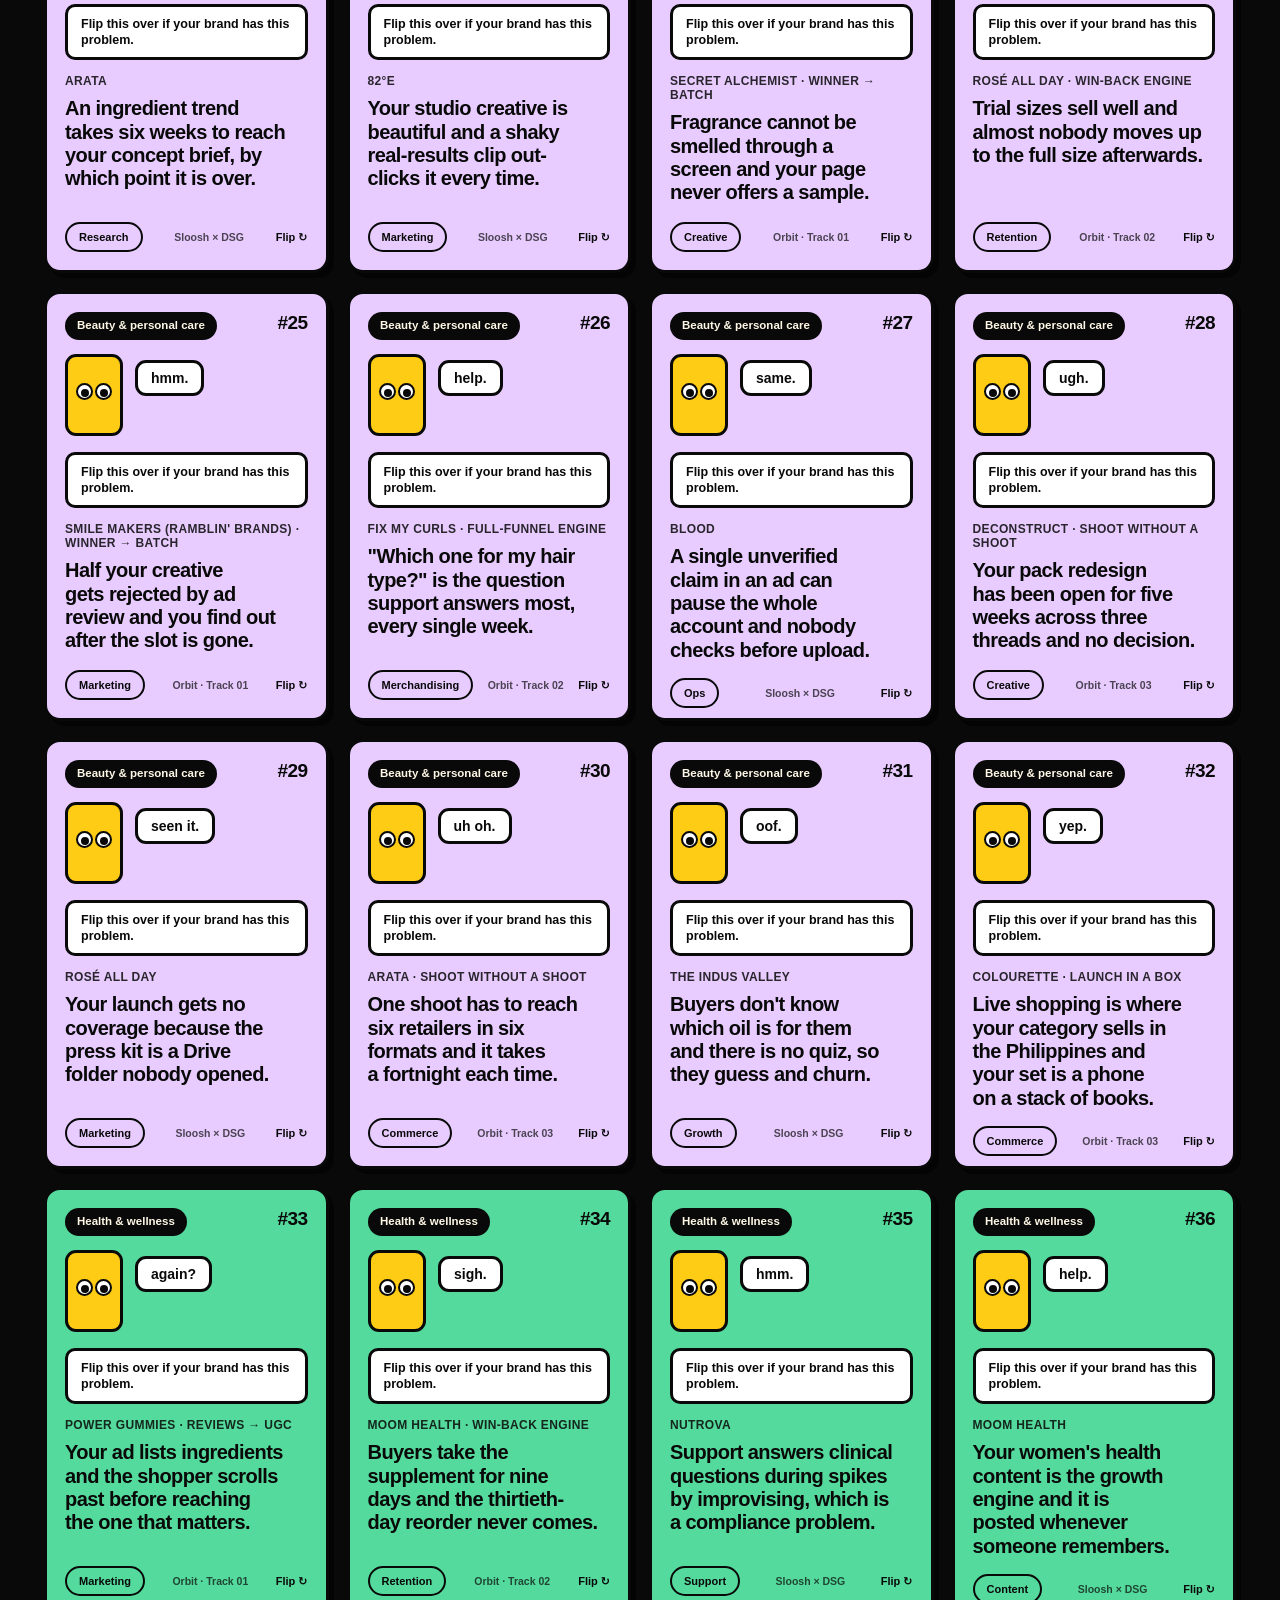
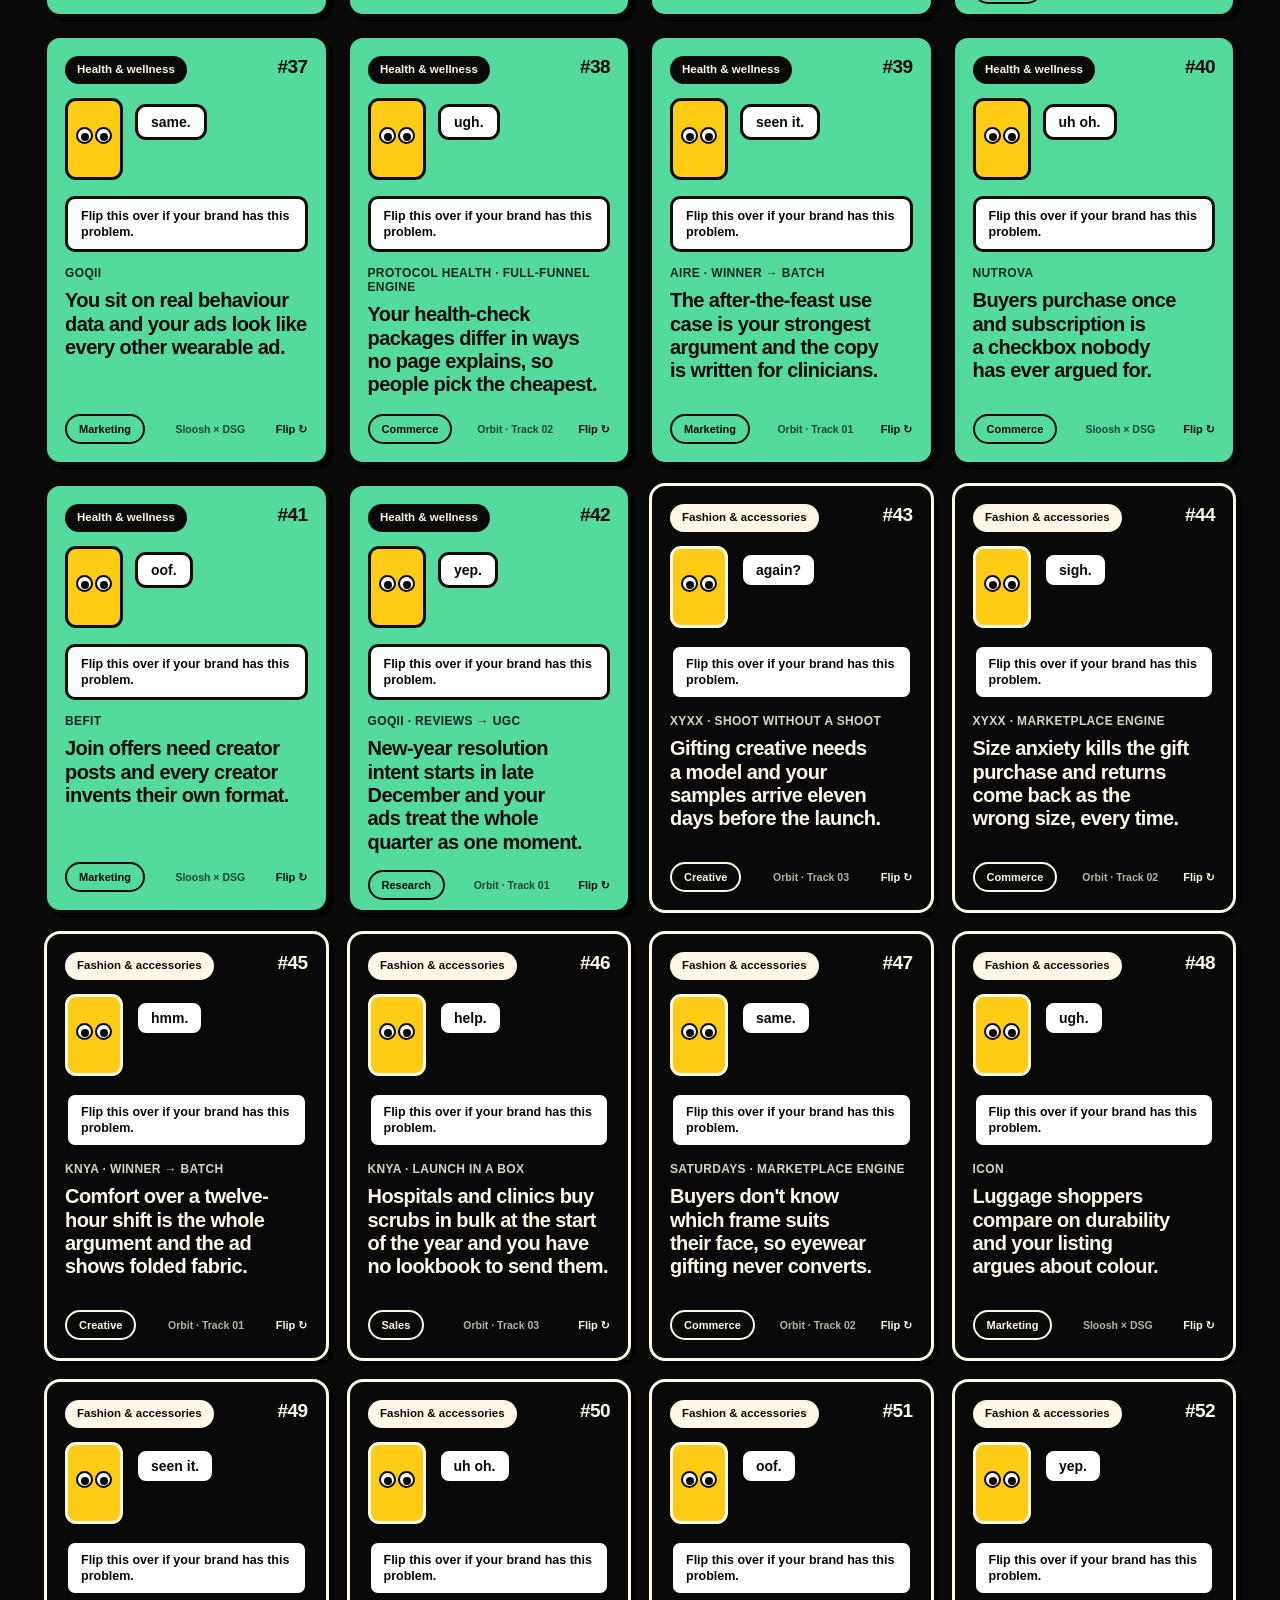
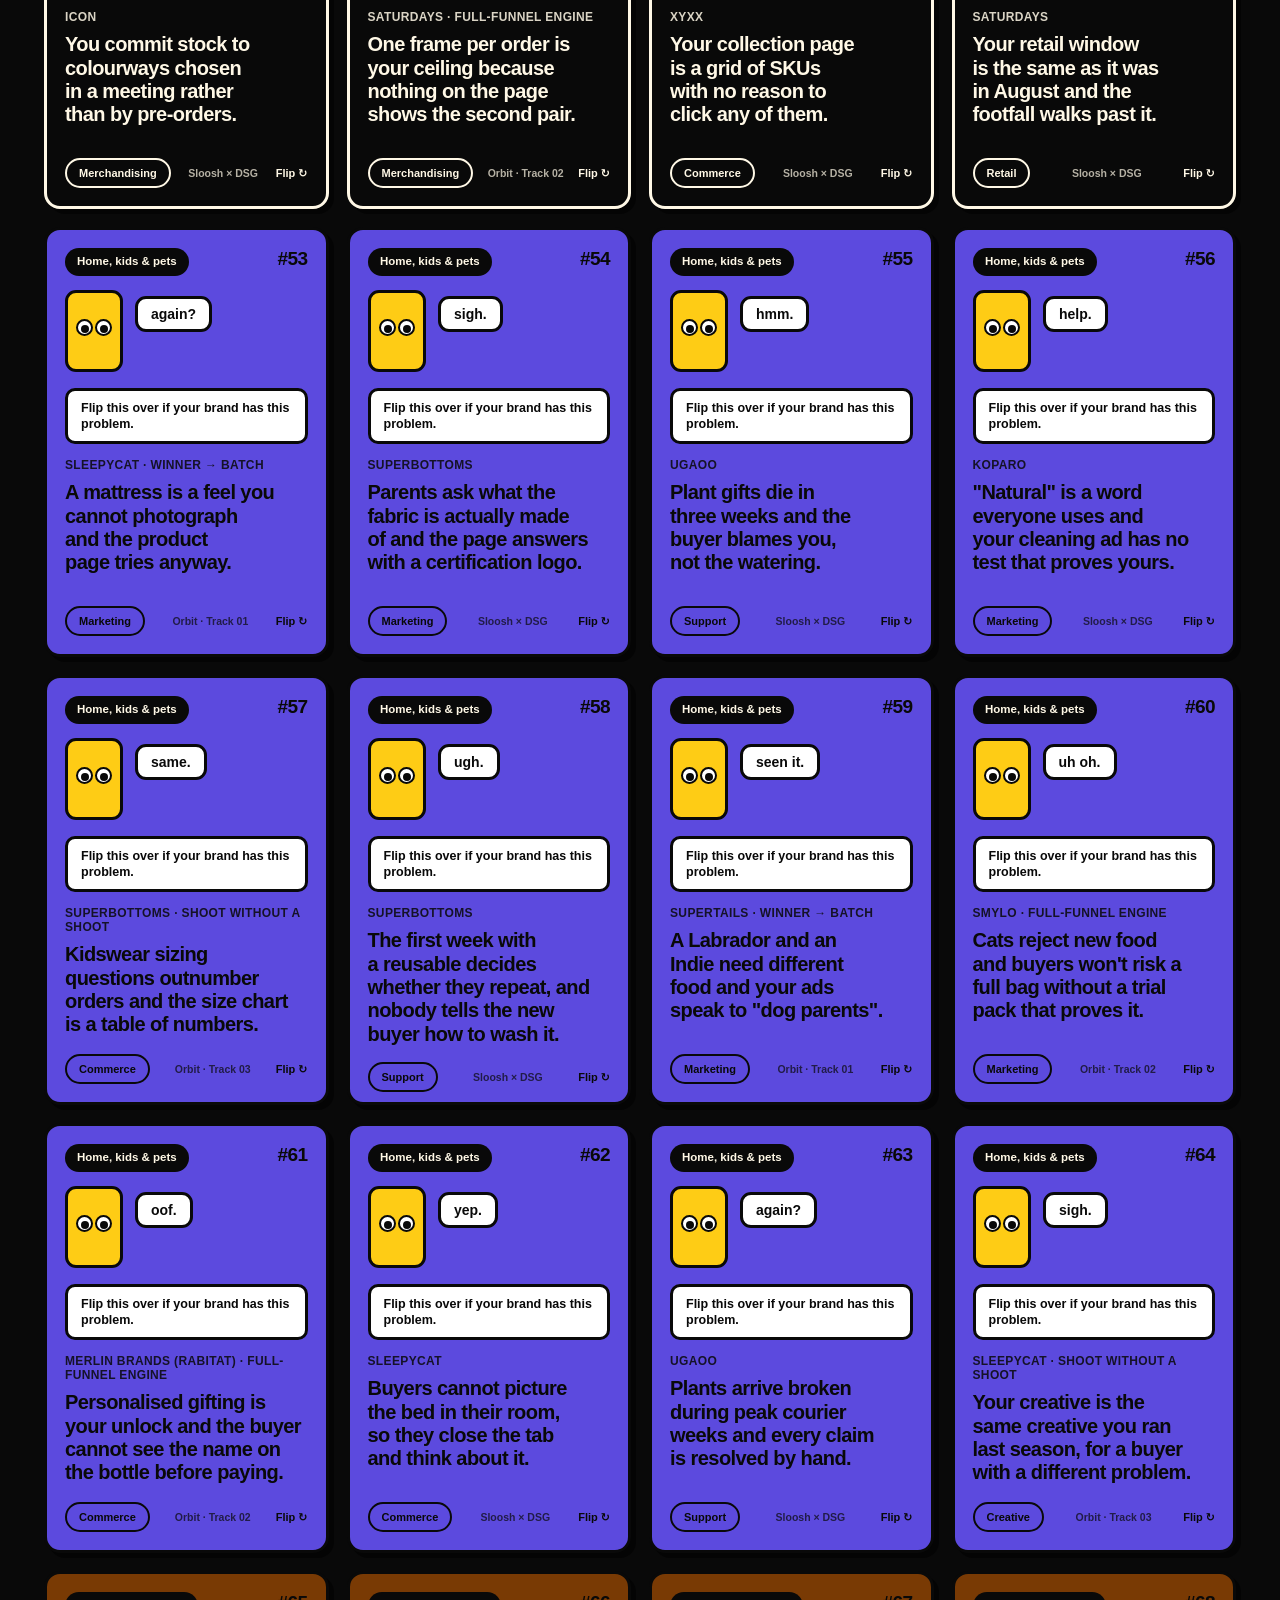
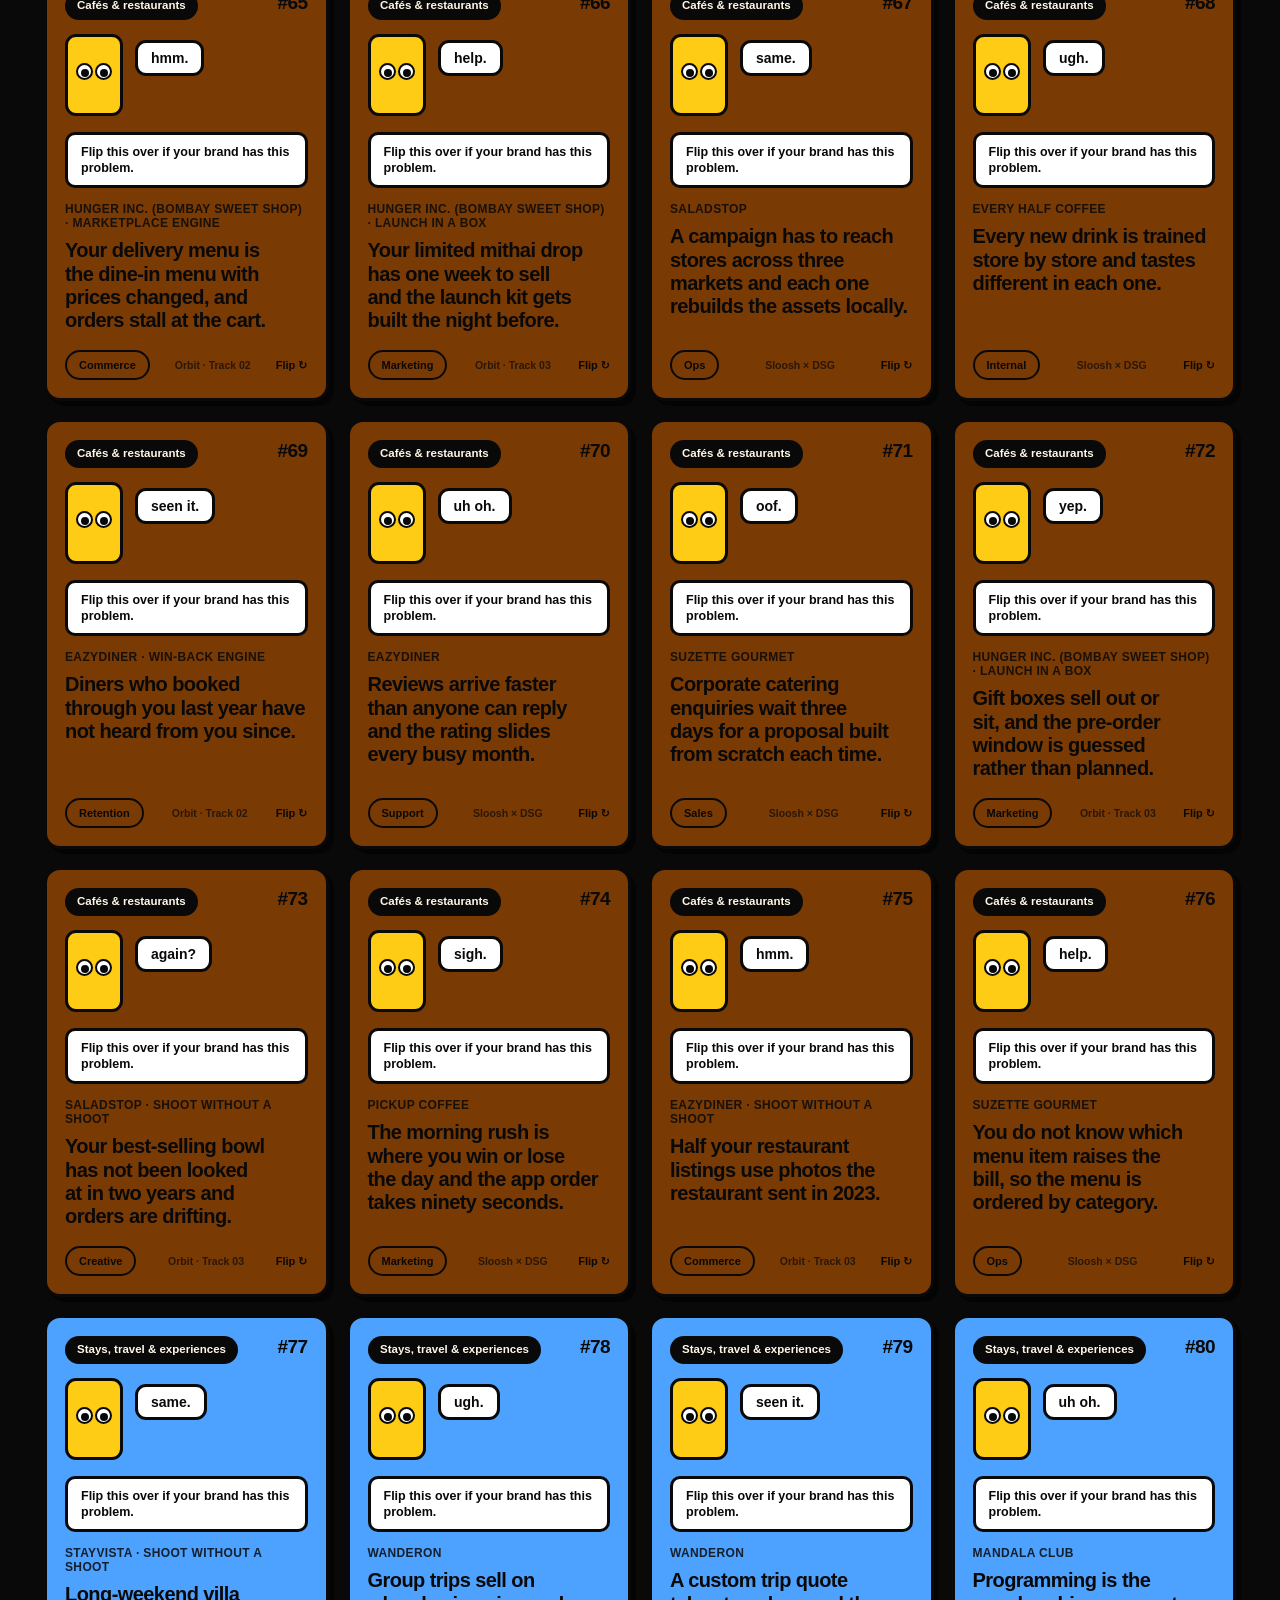
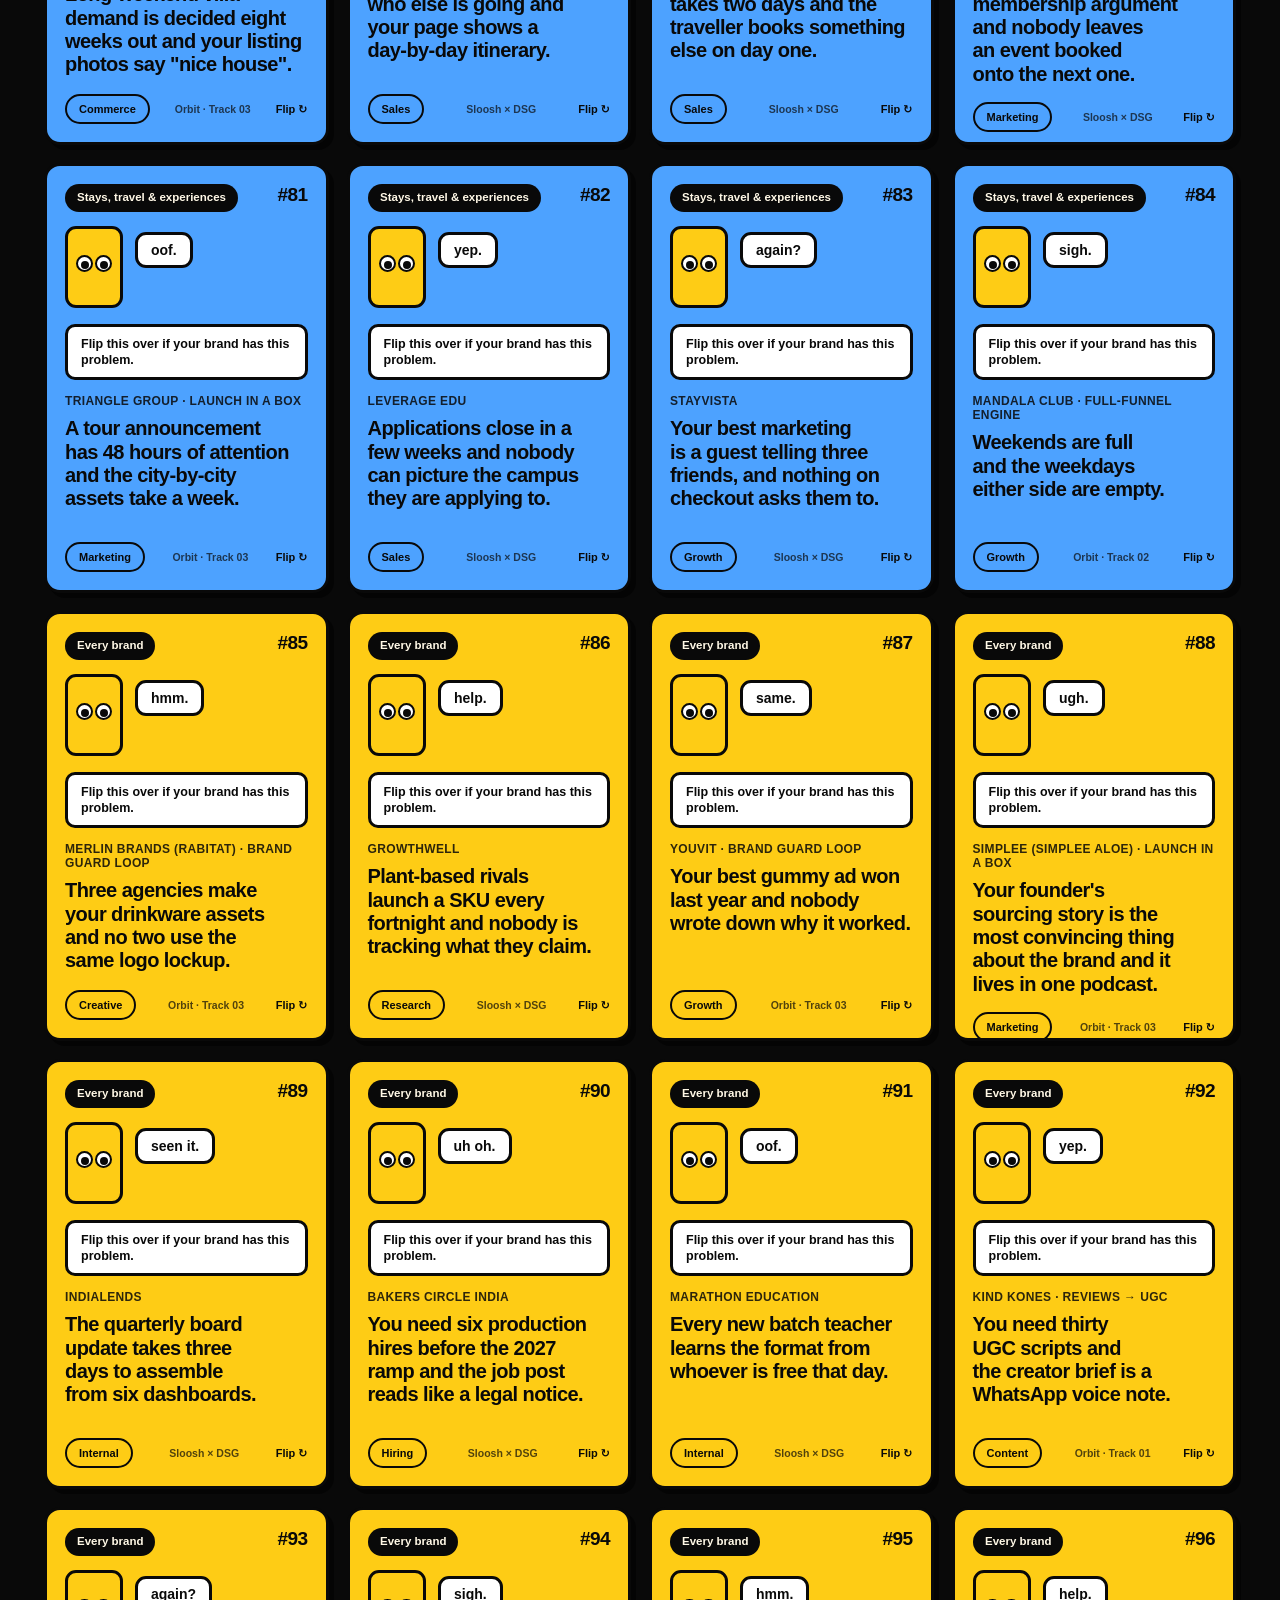
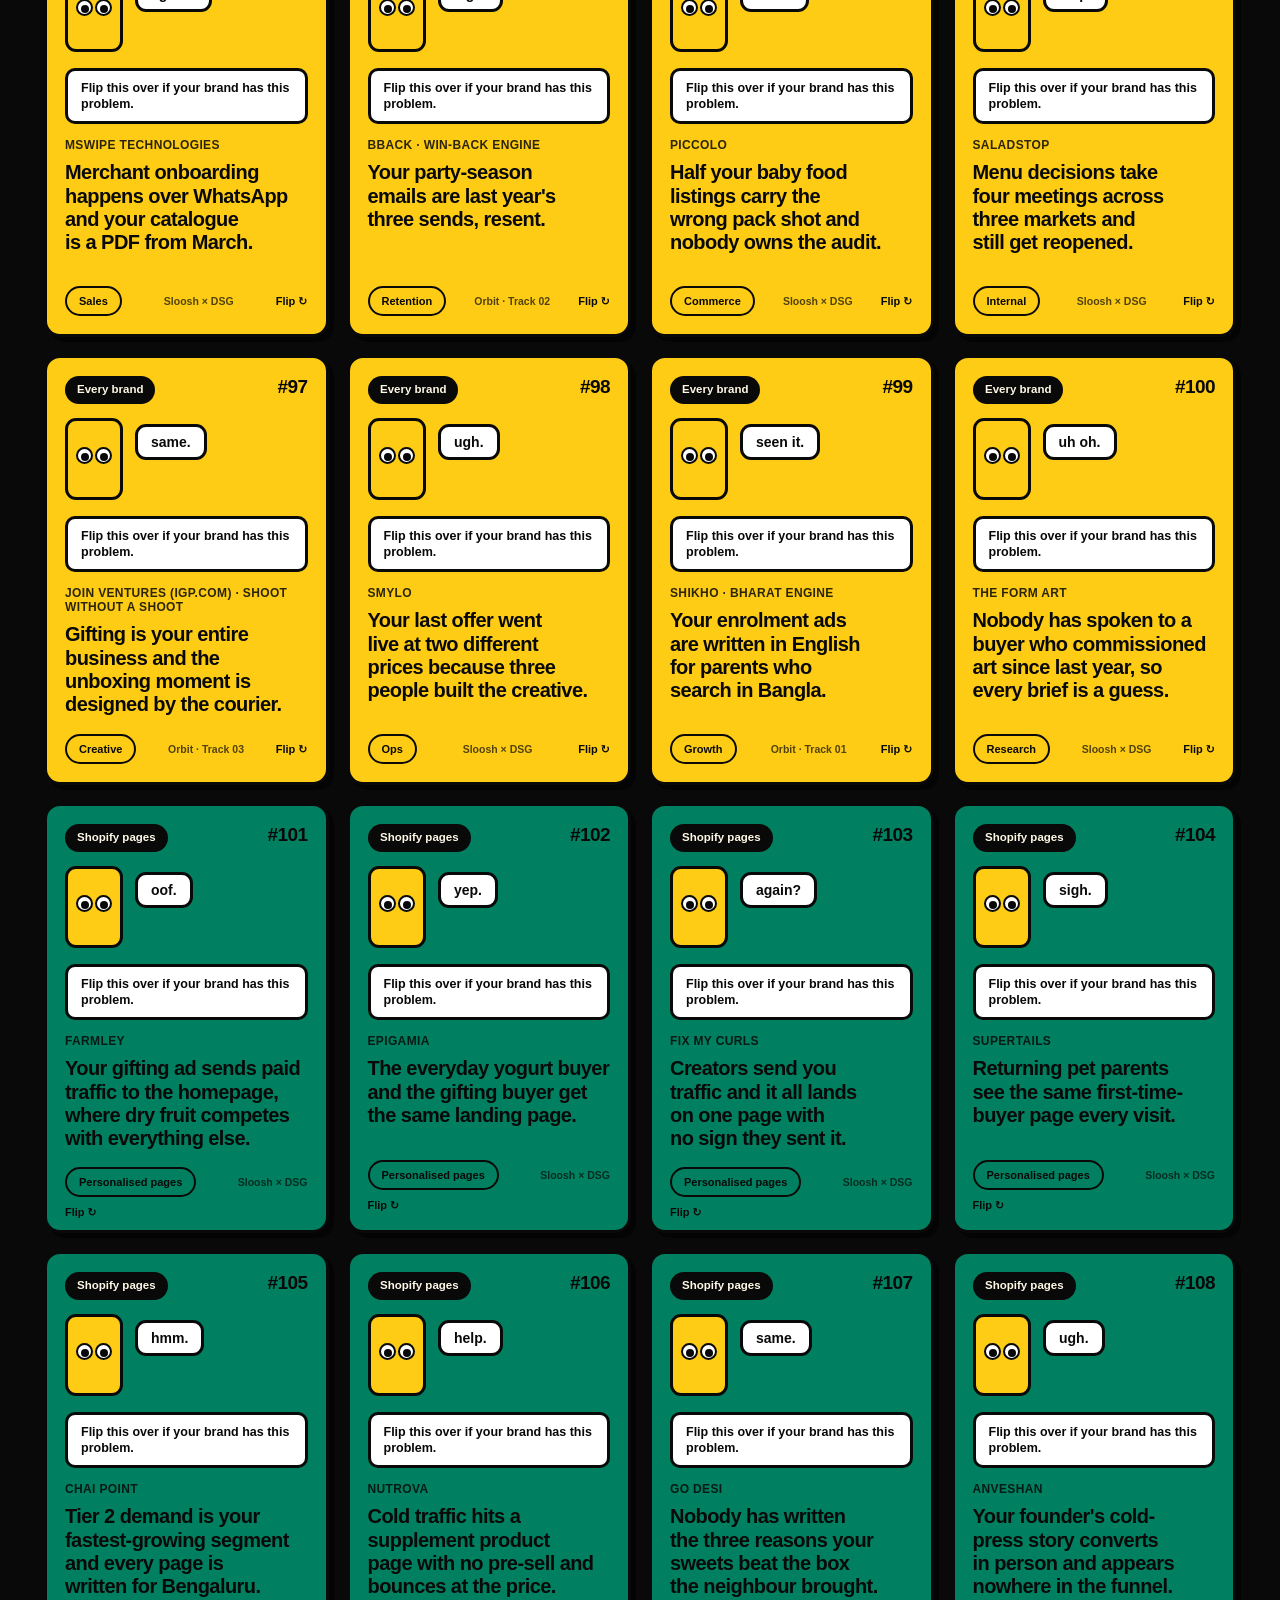
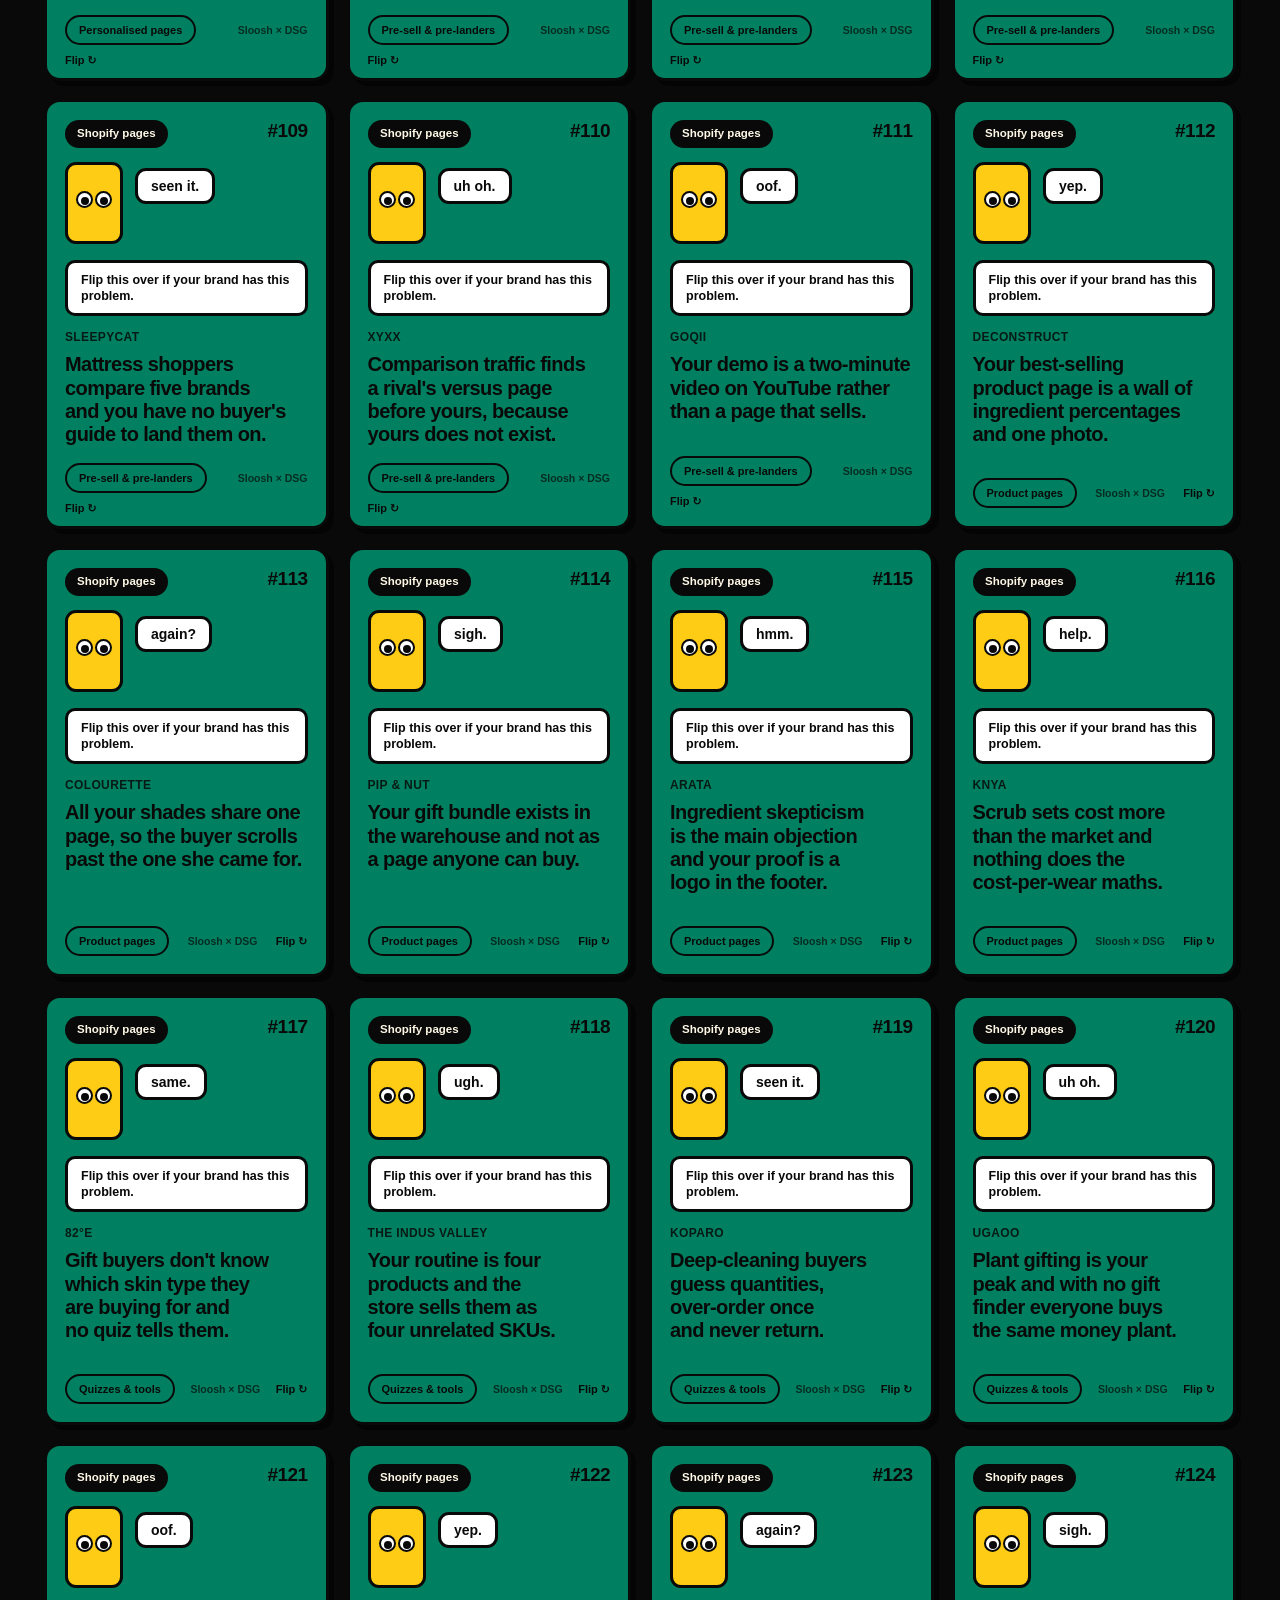
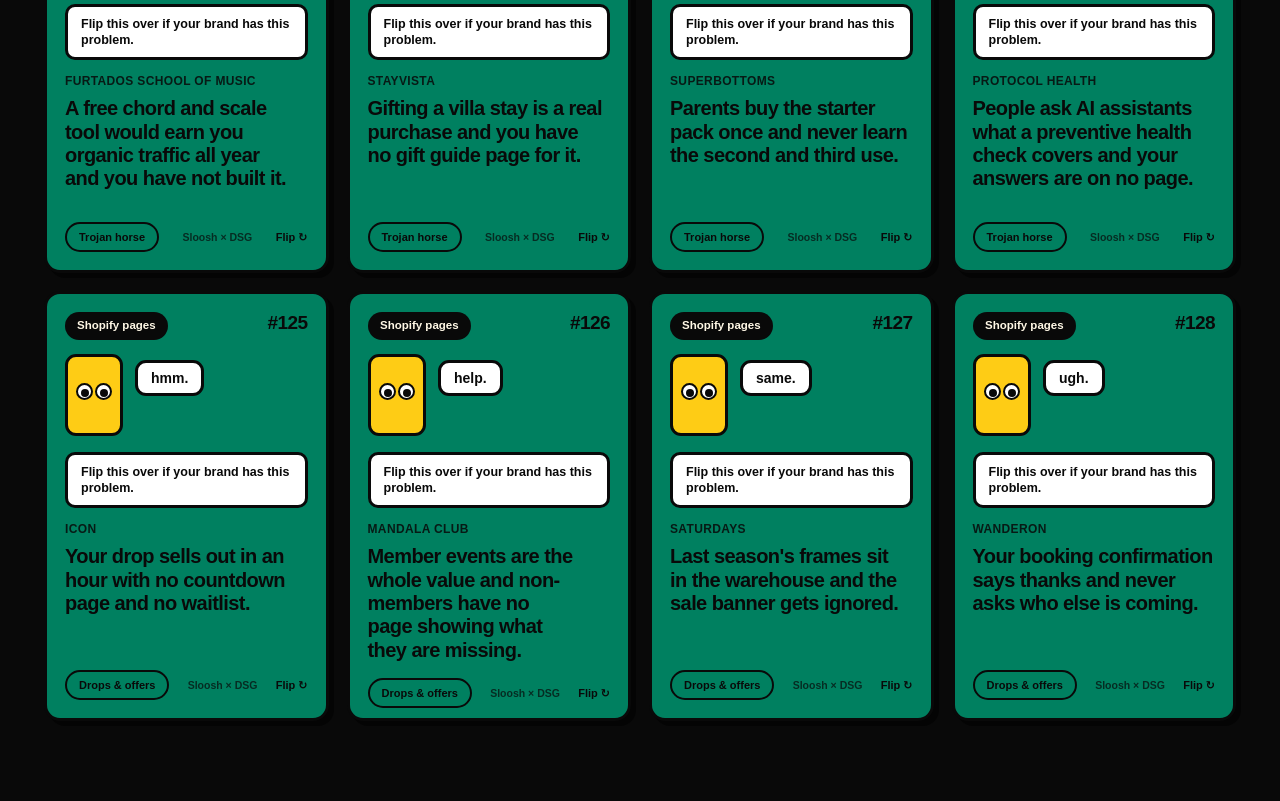
==== commit 69127212: "Engine recipes on real Sloosh features; internal run sheet; top 5 judging Idea library: nine engine " ====
--- a/cards/index.html
+++ b/cards/index.html
@@ -33,8 +33,7 @@
     <p class="lede">The <b>Sloosh deck</b>, rewritten for <b>2027</b>. Each card names one problem a
       DSG brand would recognise in a second; flip it to get the build that fixes it.</p>
     <p class="lede"><b>Picking for Orbit?</b> Filter by track: <b>01 Stop the Scroll</b>,
-      <b>02 Make Them Buy</b> or <b>03 Your Own Creative Engine</b>. Those 60 cards are builds
-      that fit one day on Sloosh. The rest are worth reading, but they're bigger than the day.</p>
+      <b>02 Make Them Buy</b> or <b>03 Your Own Creative Engine</b>. Those 51 cards each run on an engine recipe (flip a card to see it): Claude plus the Sloosh MCP, on BYOK. The rest are worth reading, but they're bigger than the day.</p>
     <p class="lede"><b>Every card names a brand</b> — all 128 matched to one of the 70 live DSG
       portfolio companies, each above ₹1 Cr. Brand and problem are chosen to fit the build on the
       back.</p>
@@ -44,6 +43,7 @@
 </div>
 
 <script src="../data/cards.js"></script>
+<script src="../data/recipes.js"></script>
 <script src="../assets/cardgrid.js"></script>
 <script>CardGrid.mount(document.getElementById("cards"), window.CARDS);</script>
 </body>
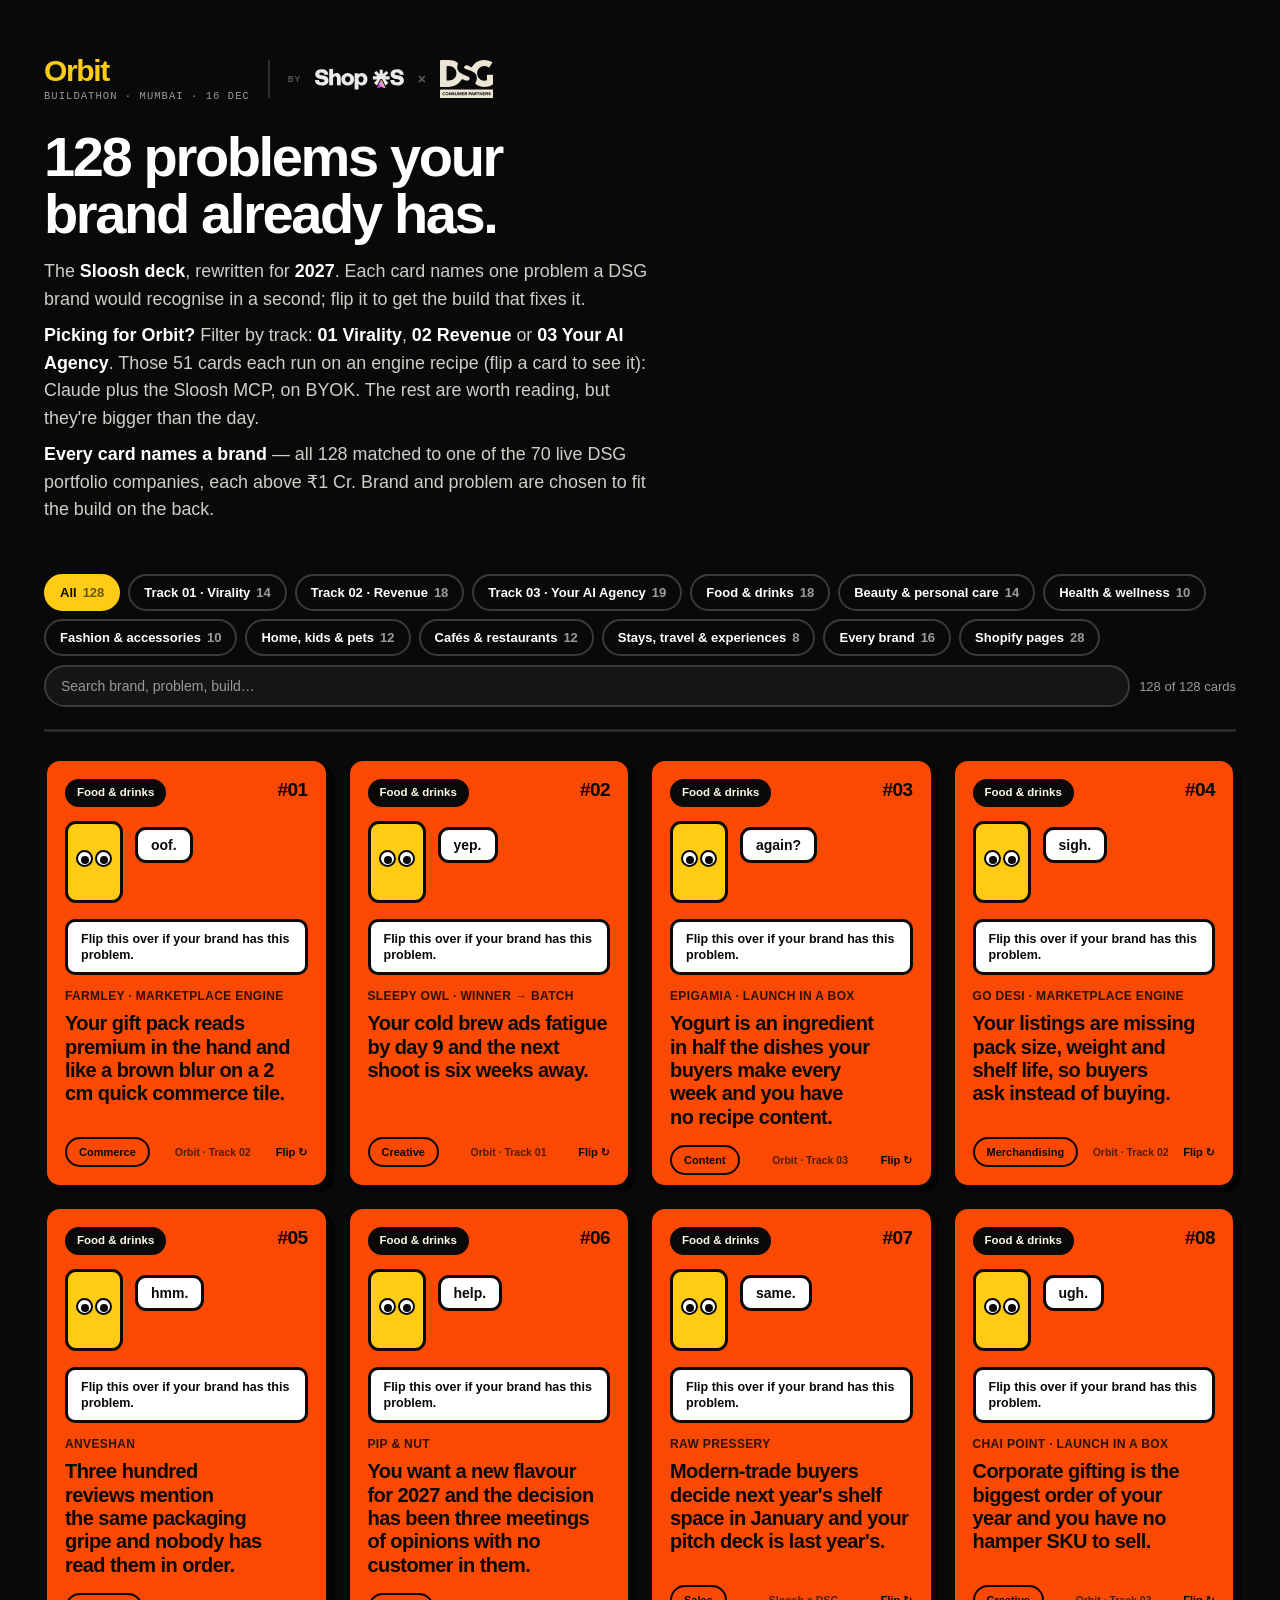
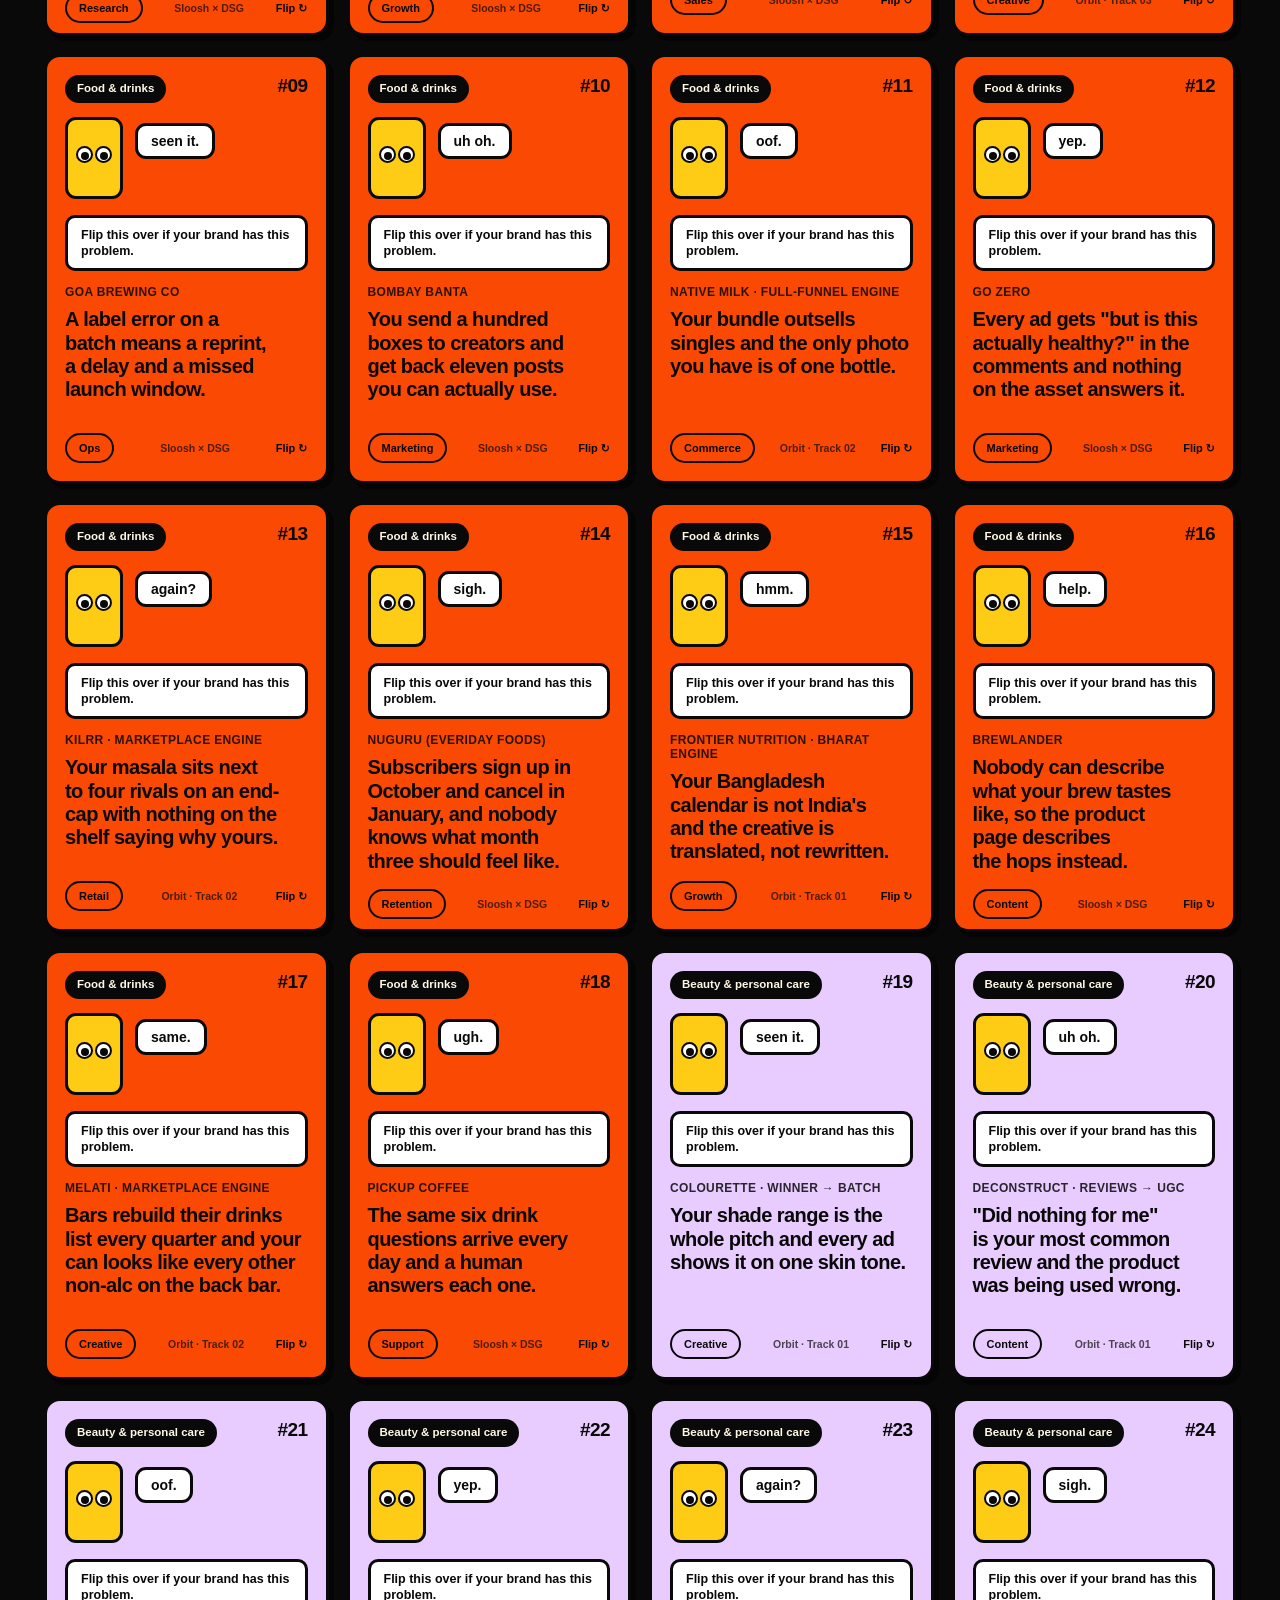
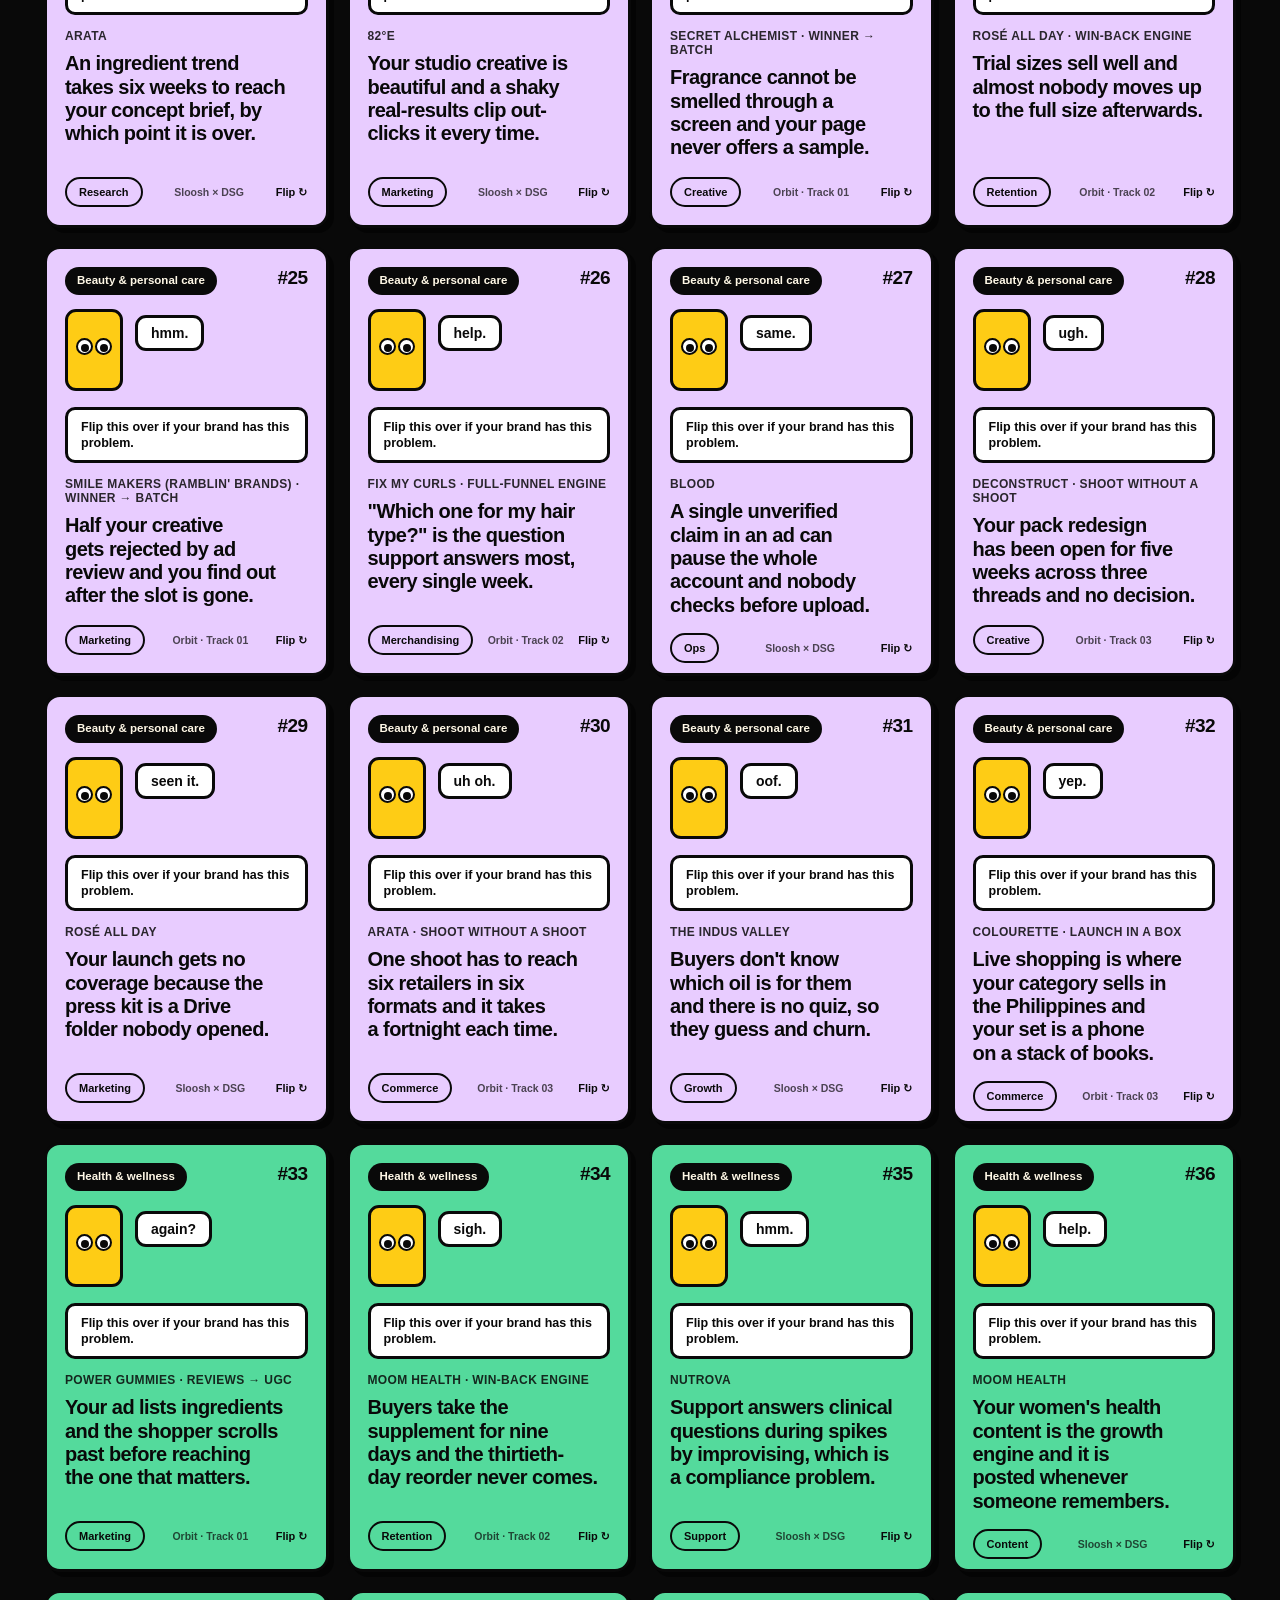
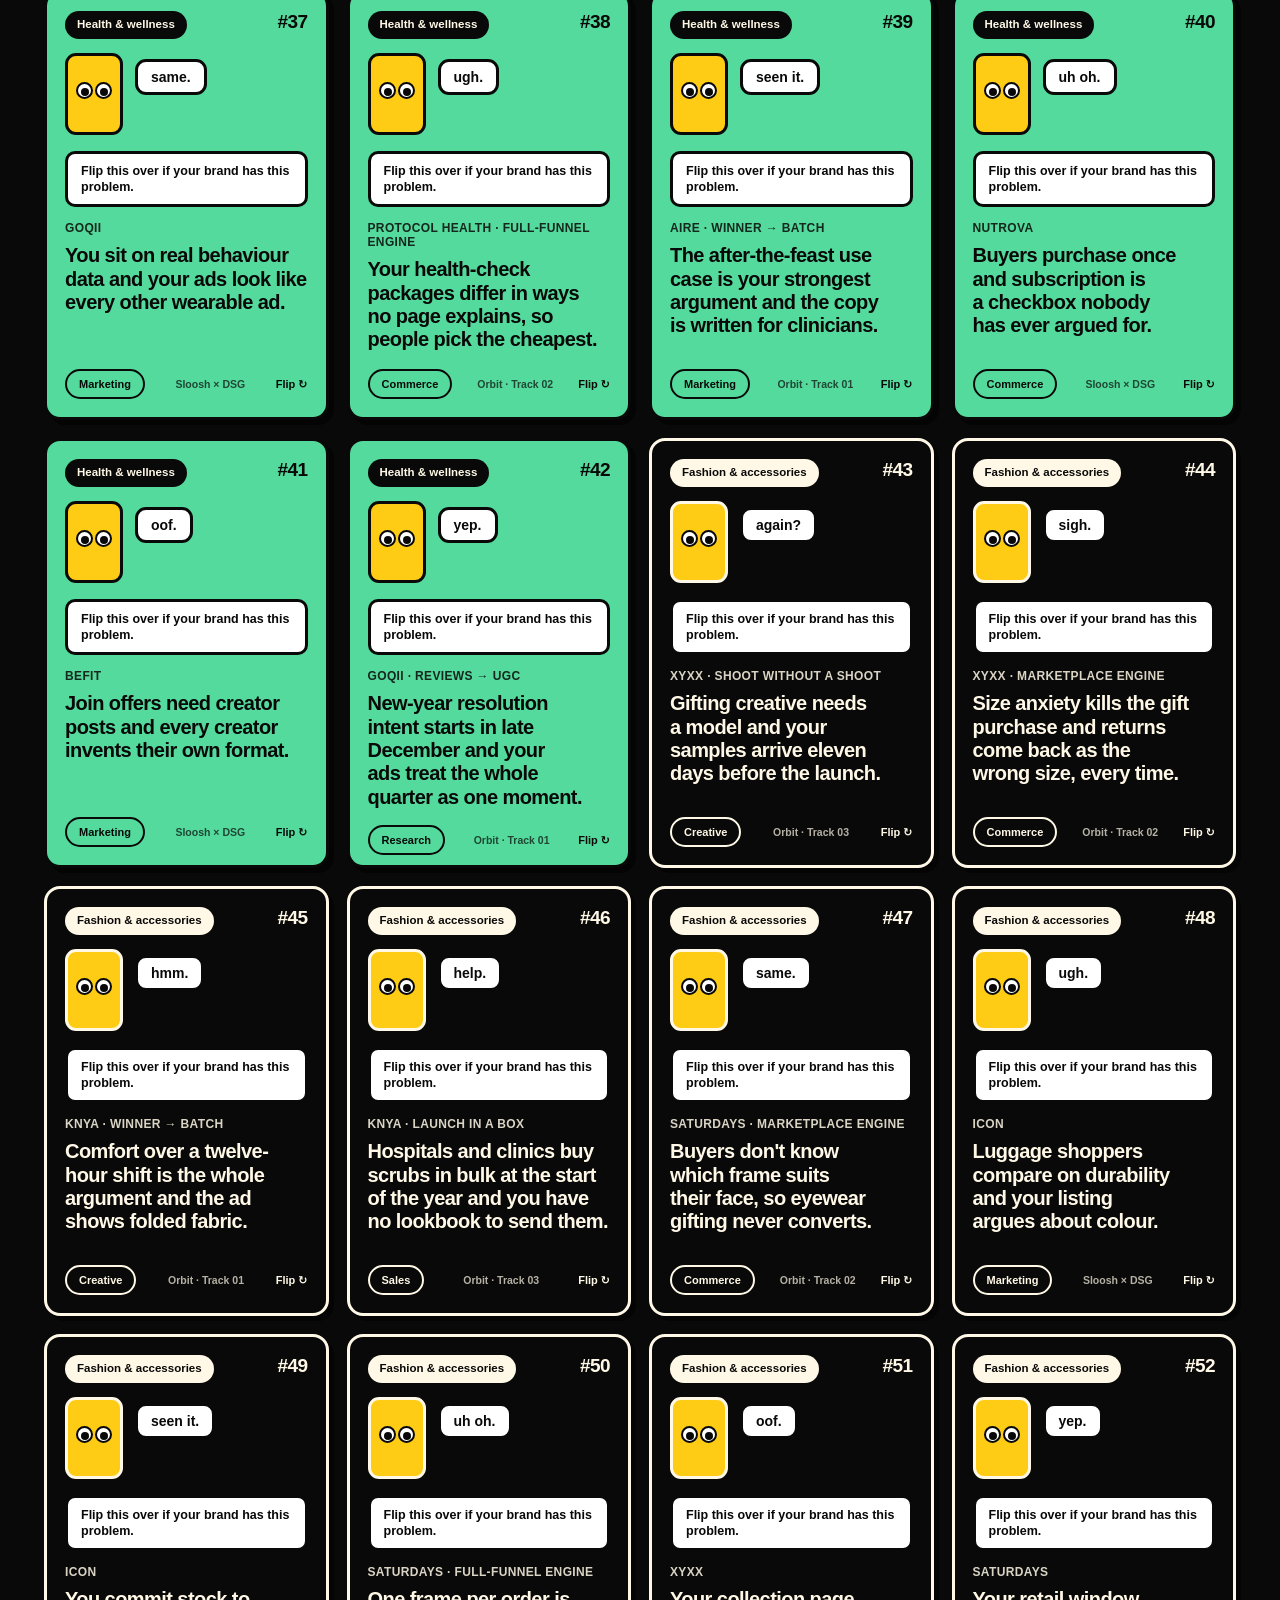
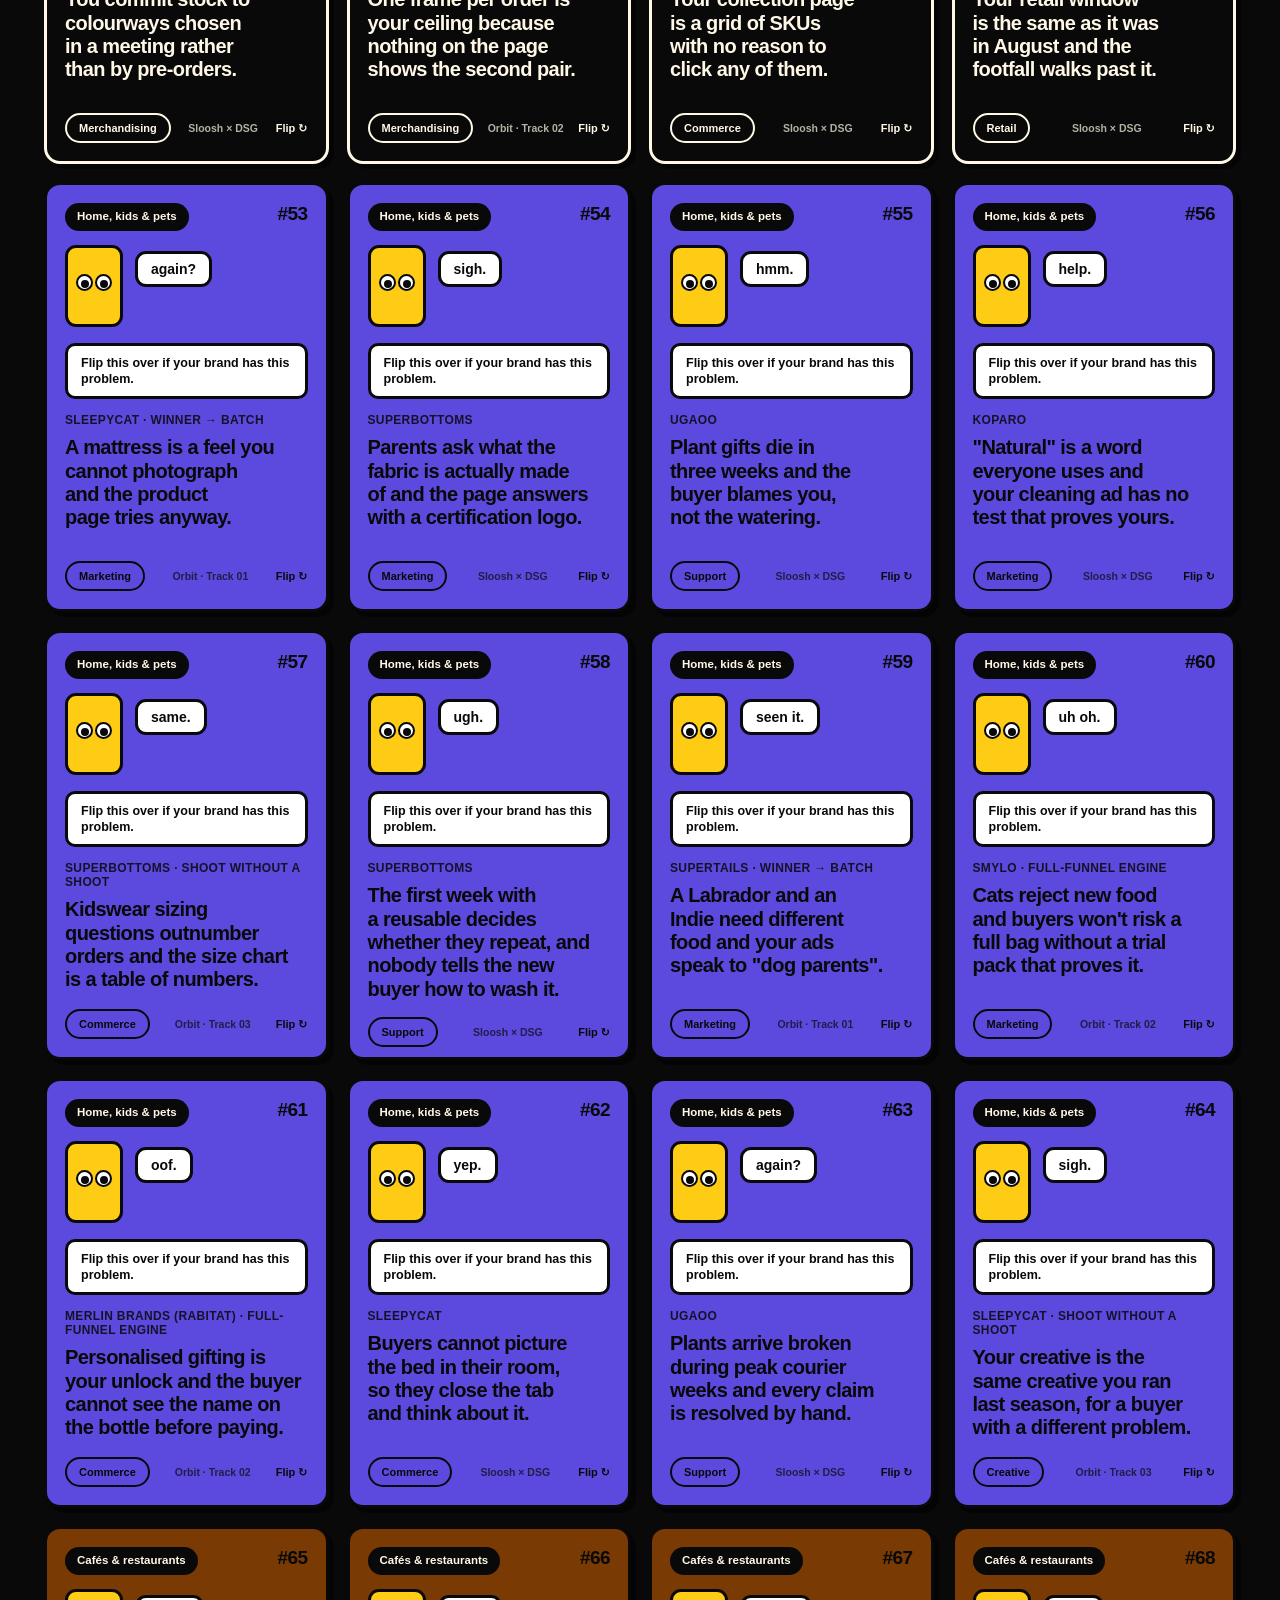
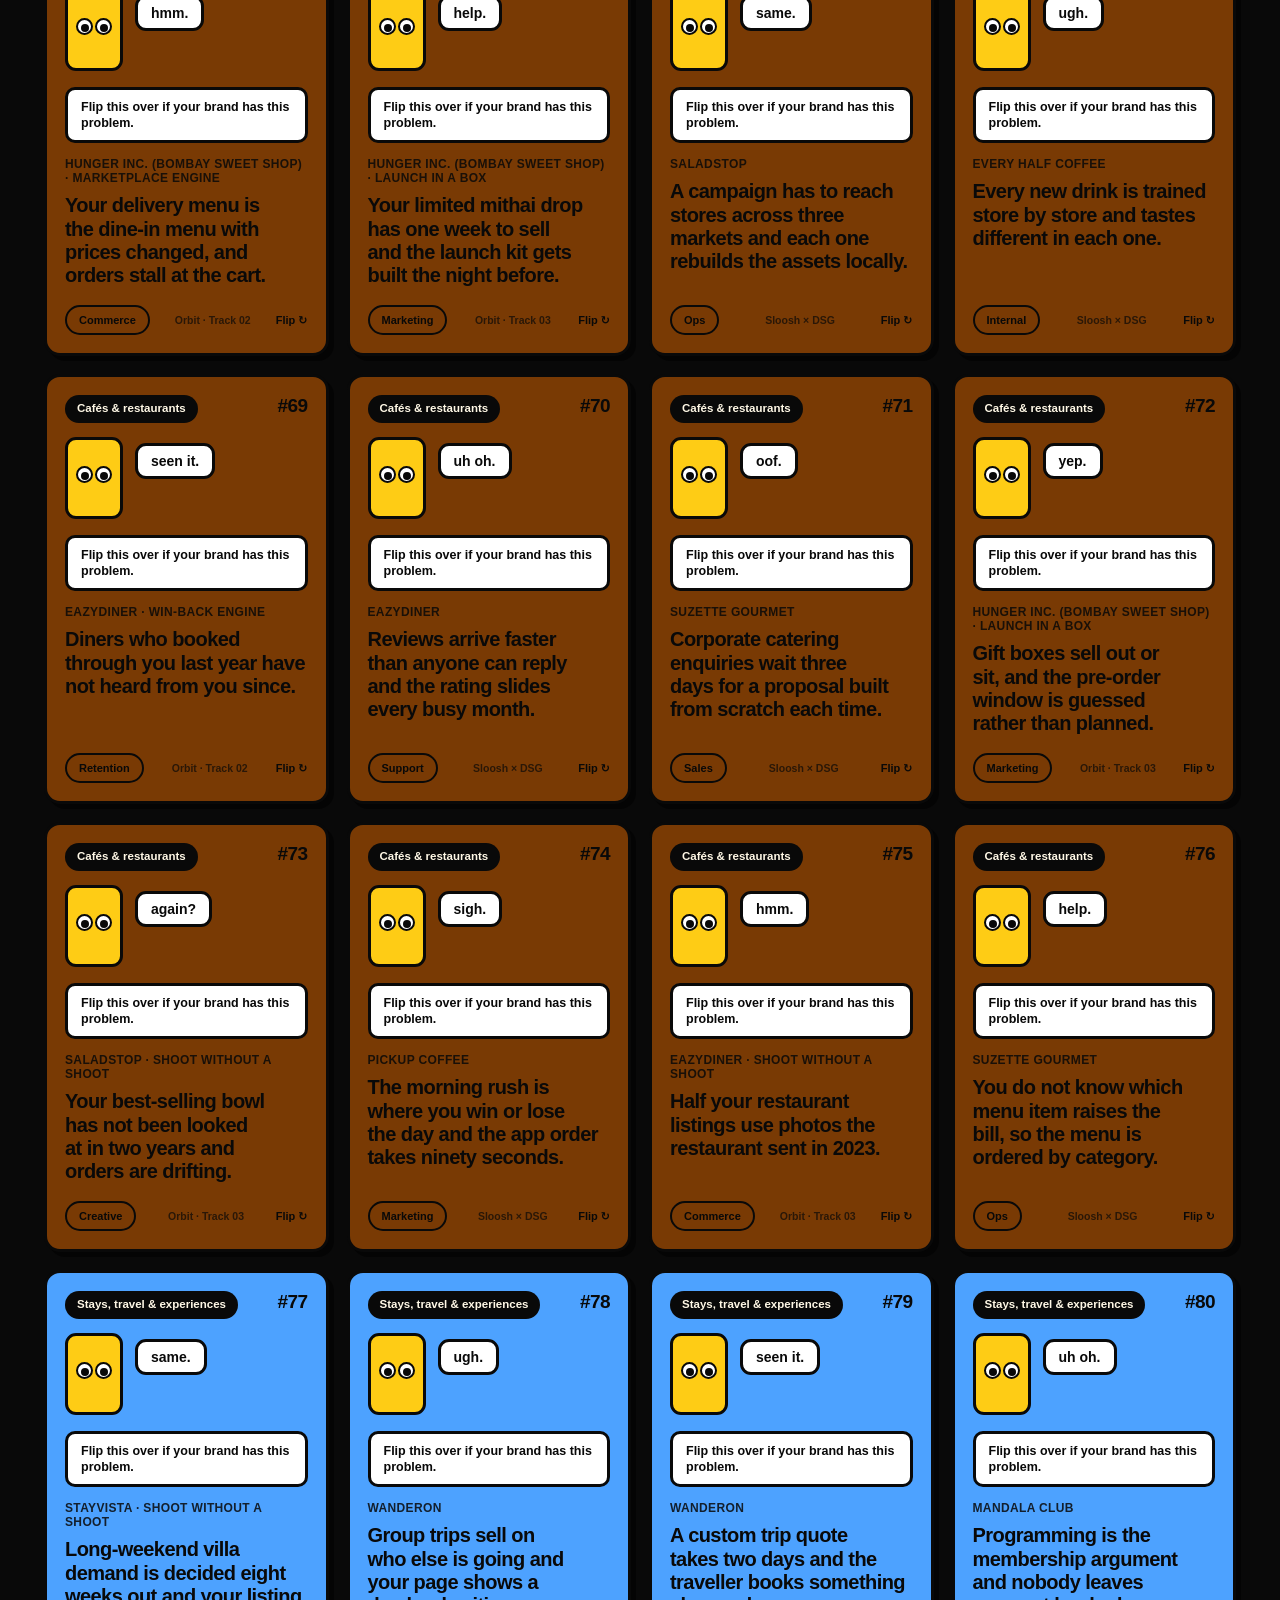
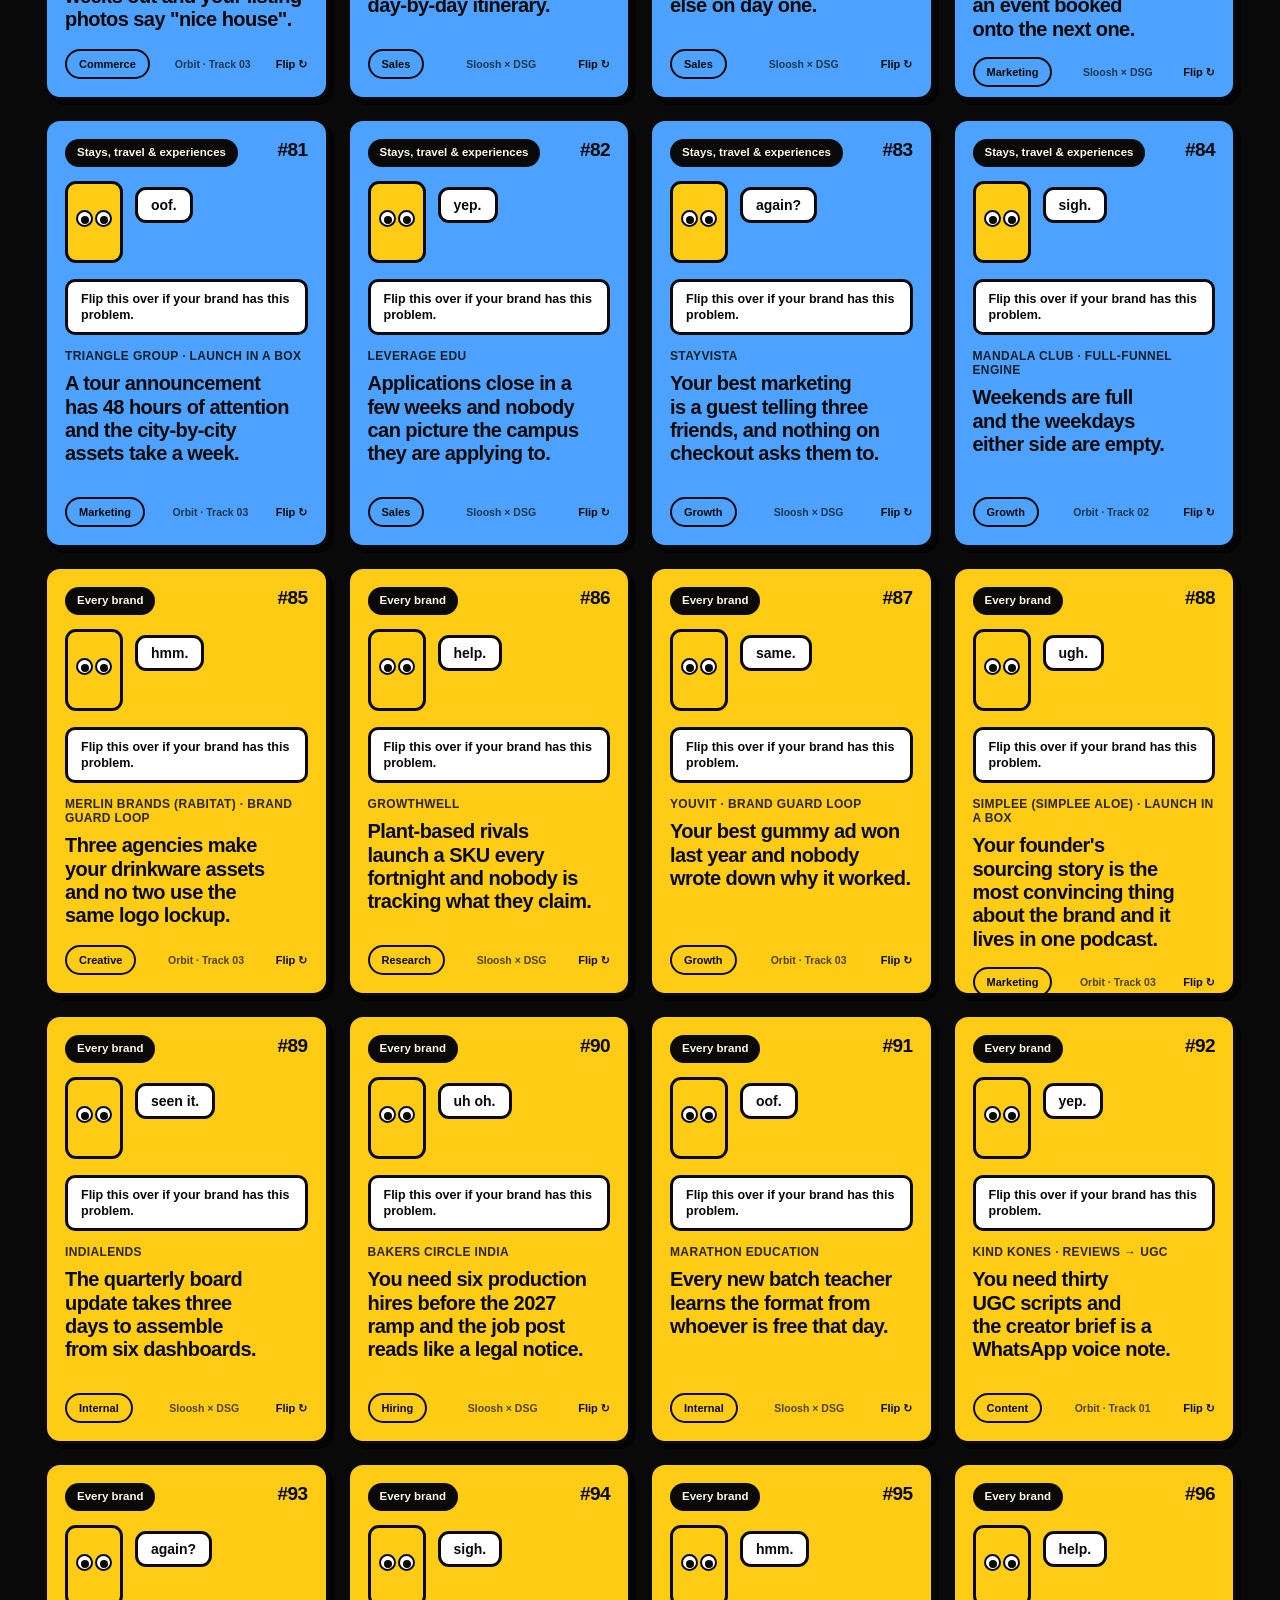
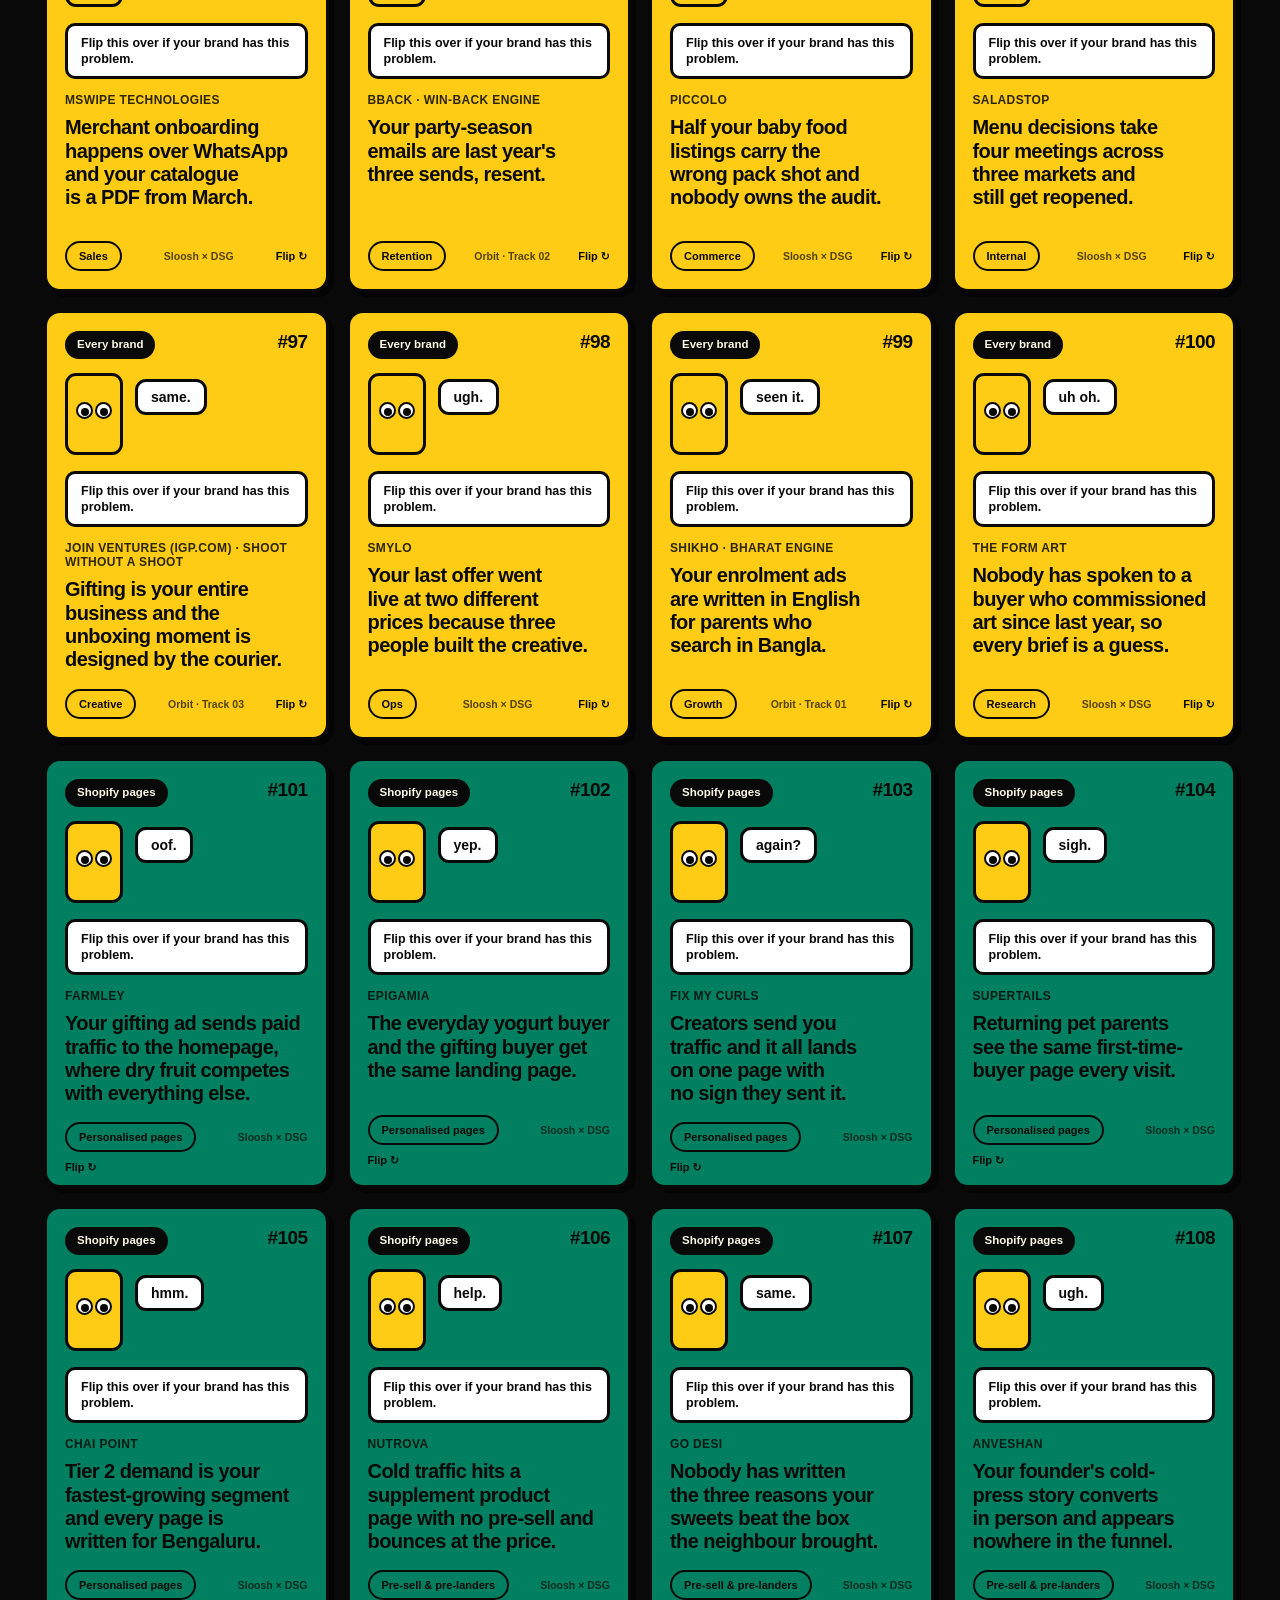
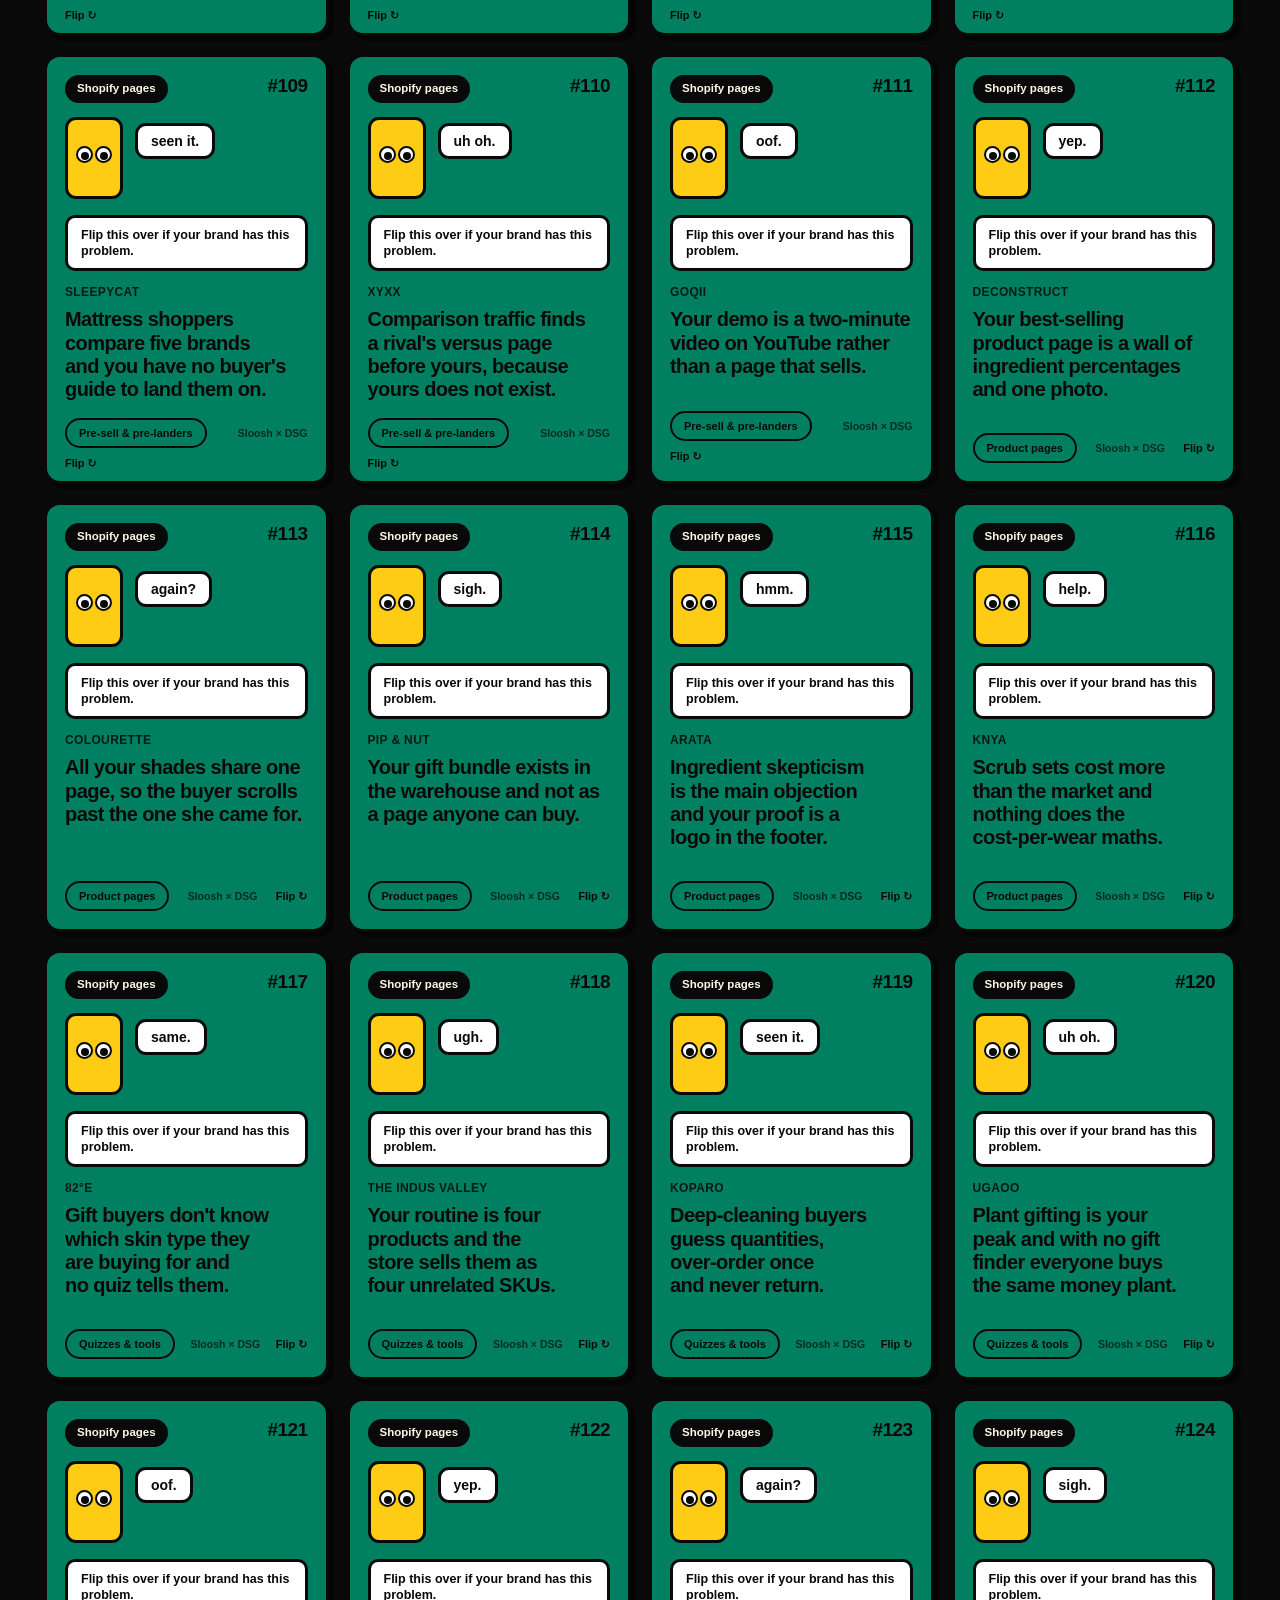
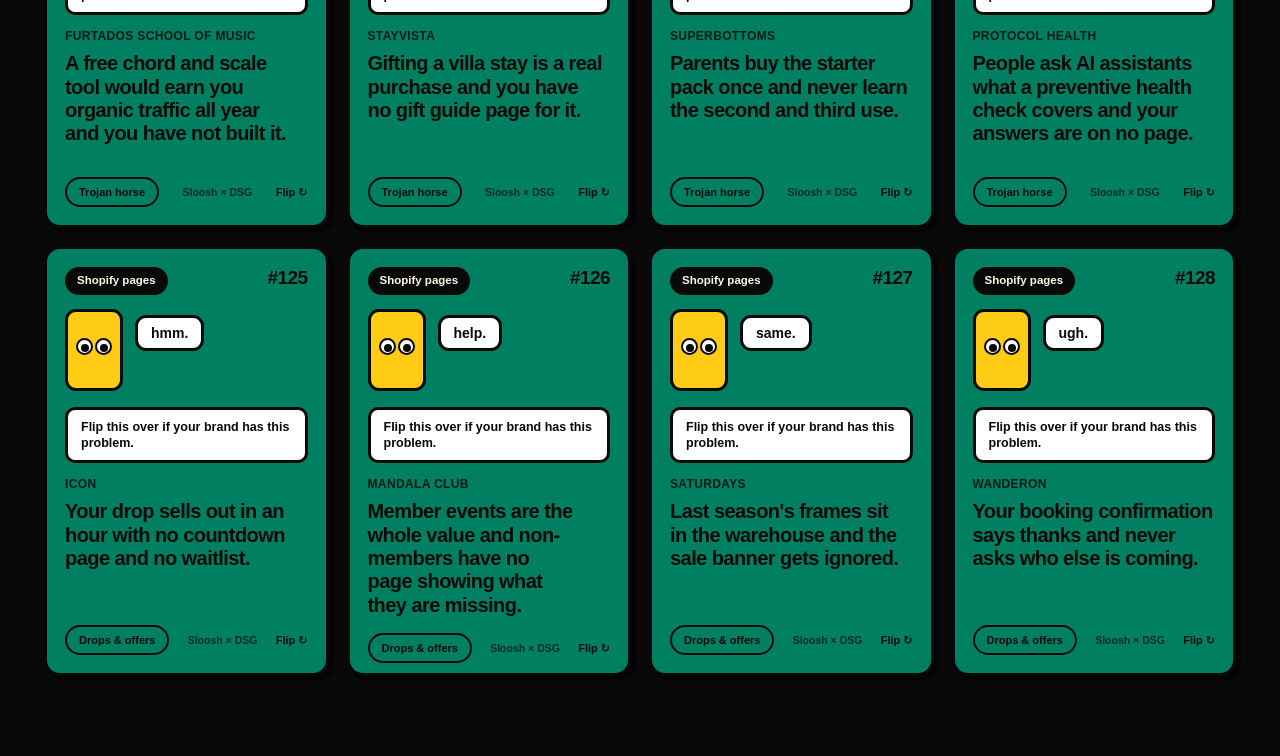
==== commit 92d1aec3: "Tracks: Virality, Revenue, Your AI Agency; team stage; run sheet files Renames the three tracks acro" ====
--- a/cards/index.html
+++ b/cards/index.html
@@ -32,8 +32,8 @@
     <h1>128 problems your brand already has.</h1>
     <p class="lede">The <b>Sloosh deck</b>, rewritten for <b>2027</b>. Each card names one problem a
       DSG brand would recognise in a second; flip it to get the build that fixes it.</p>
-    <p class="lede"><b>Picking for Orbit?</b> Filter by track: <b>01 Stop the Scroll</b>,
-      <b>02 Make Them Buy</b> or <b>03 Your Own Creative Engine</b>. Those 51 cards each run on an engine recipe (flip a card to see it): Claude plus the Sloosh MCP, on BYOK. The rest are worth reading, but they're bigger than the day.</p>
+    <p class="lede"><b>Picking for Orbit?</b> Filter by track: <b>01 Virality</b>,
+      <b>02 Revenue</b> or <b>03 Your AI Agency</b>. Those 51 cards each run on an engine recipe (flip a card to see it): Claude plus the Sloosh MCP, on BYOK. The rest are worth reading, but they're bigger than the day.</p>
     <p class="lede"><b>Every card names a brand</b> — all 128 matched to one of the 70 live DSG
       portfolio companies, each above ₹1 Cr. Brand and problem are chosen to fit the build on the
       back.</p>
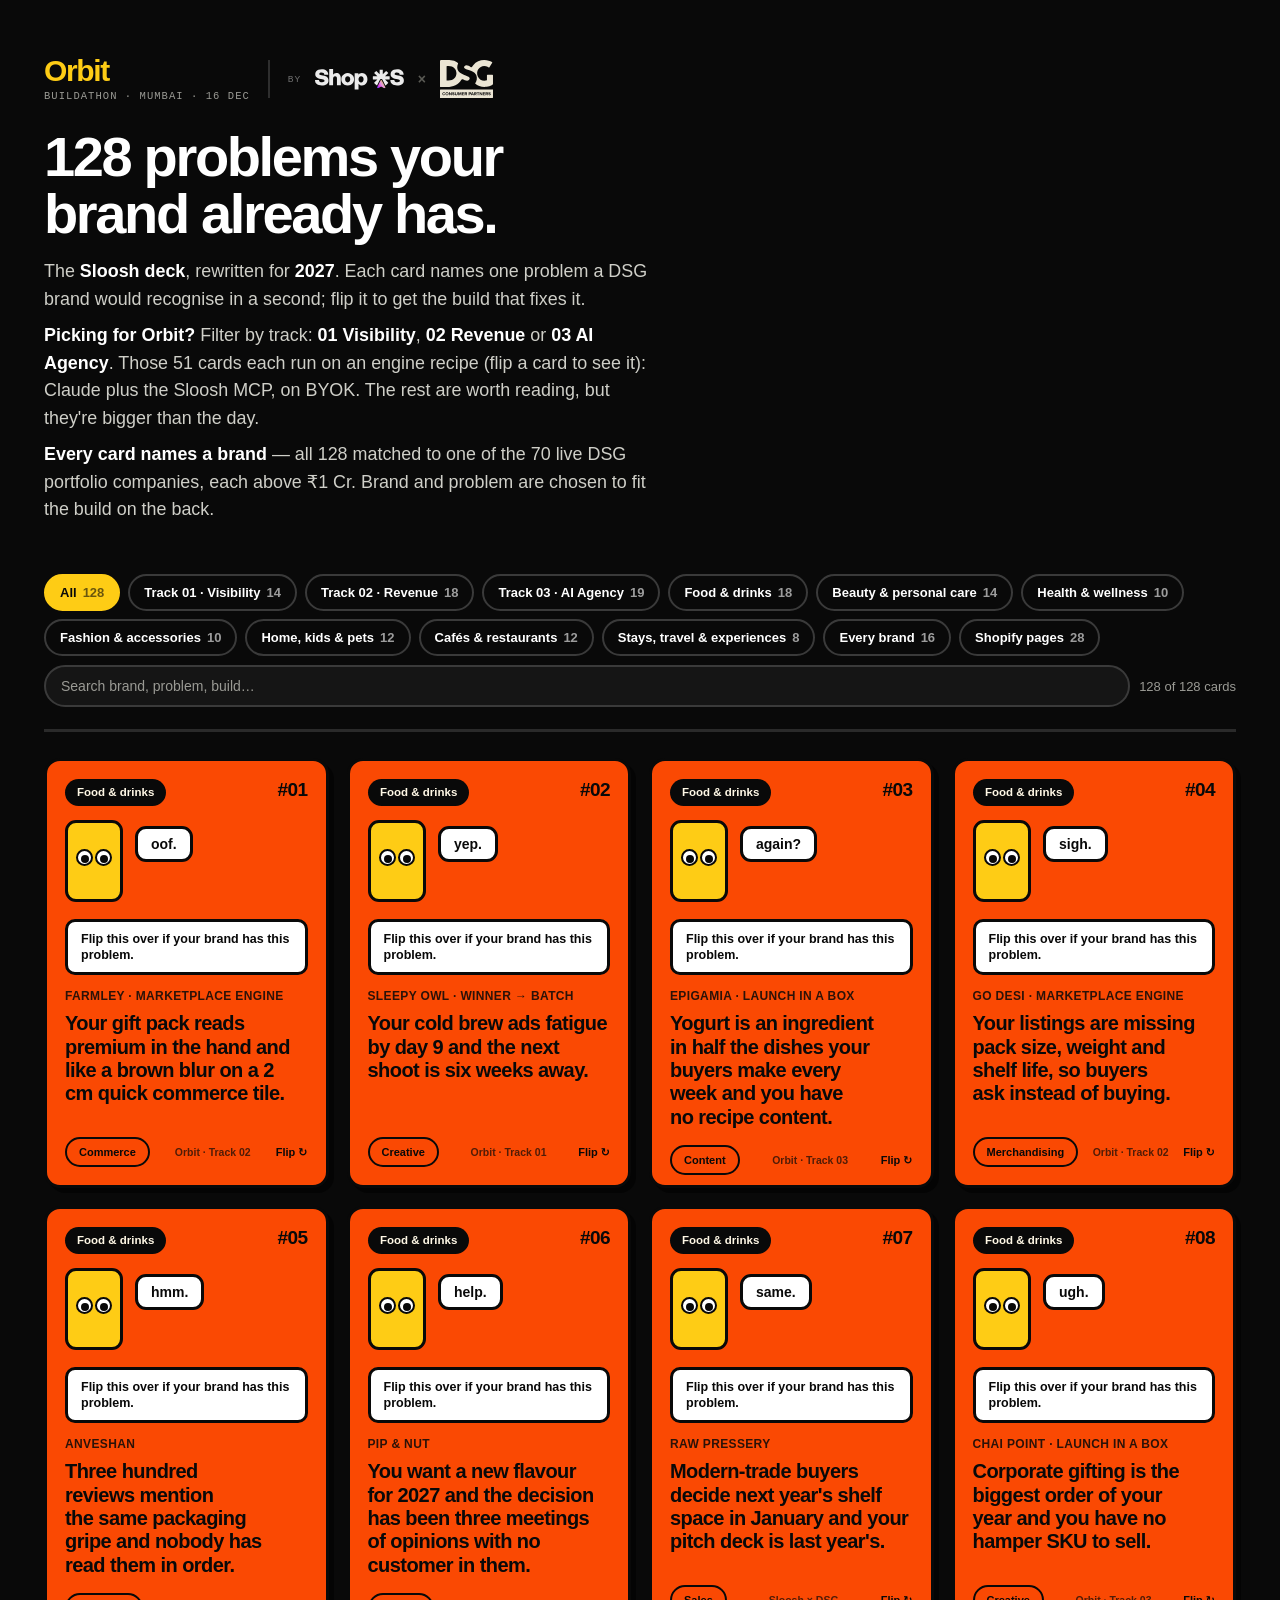
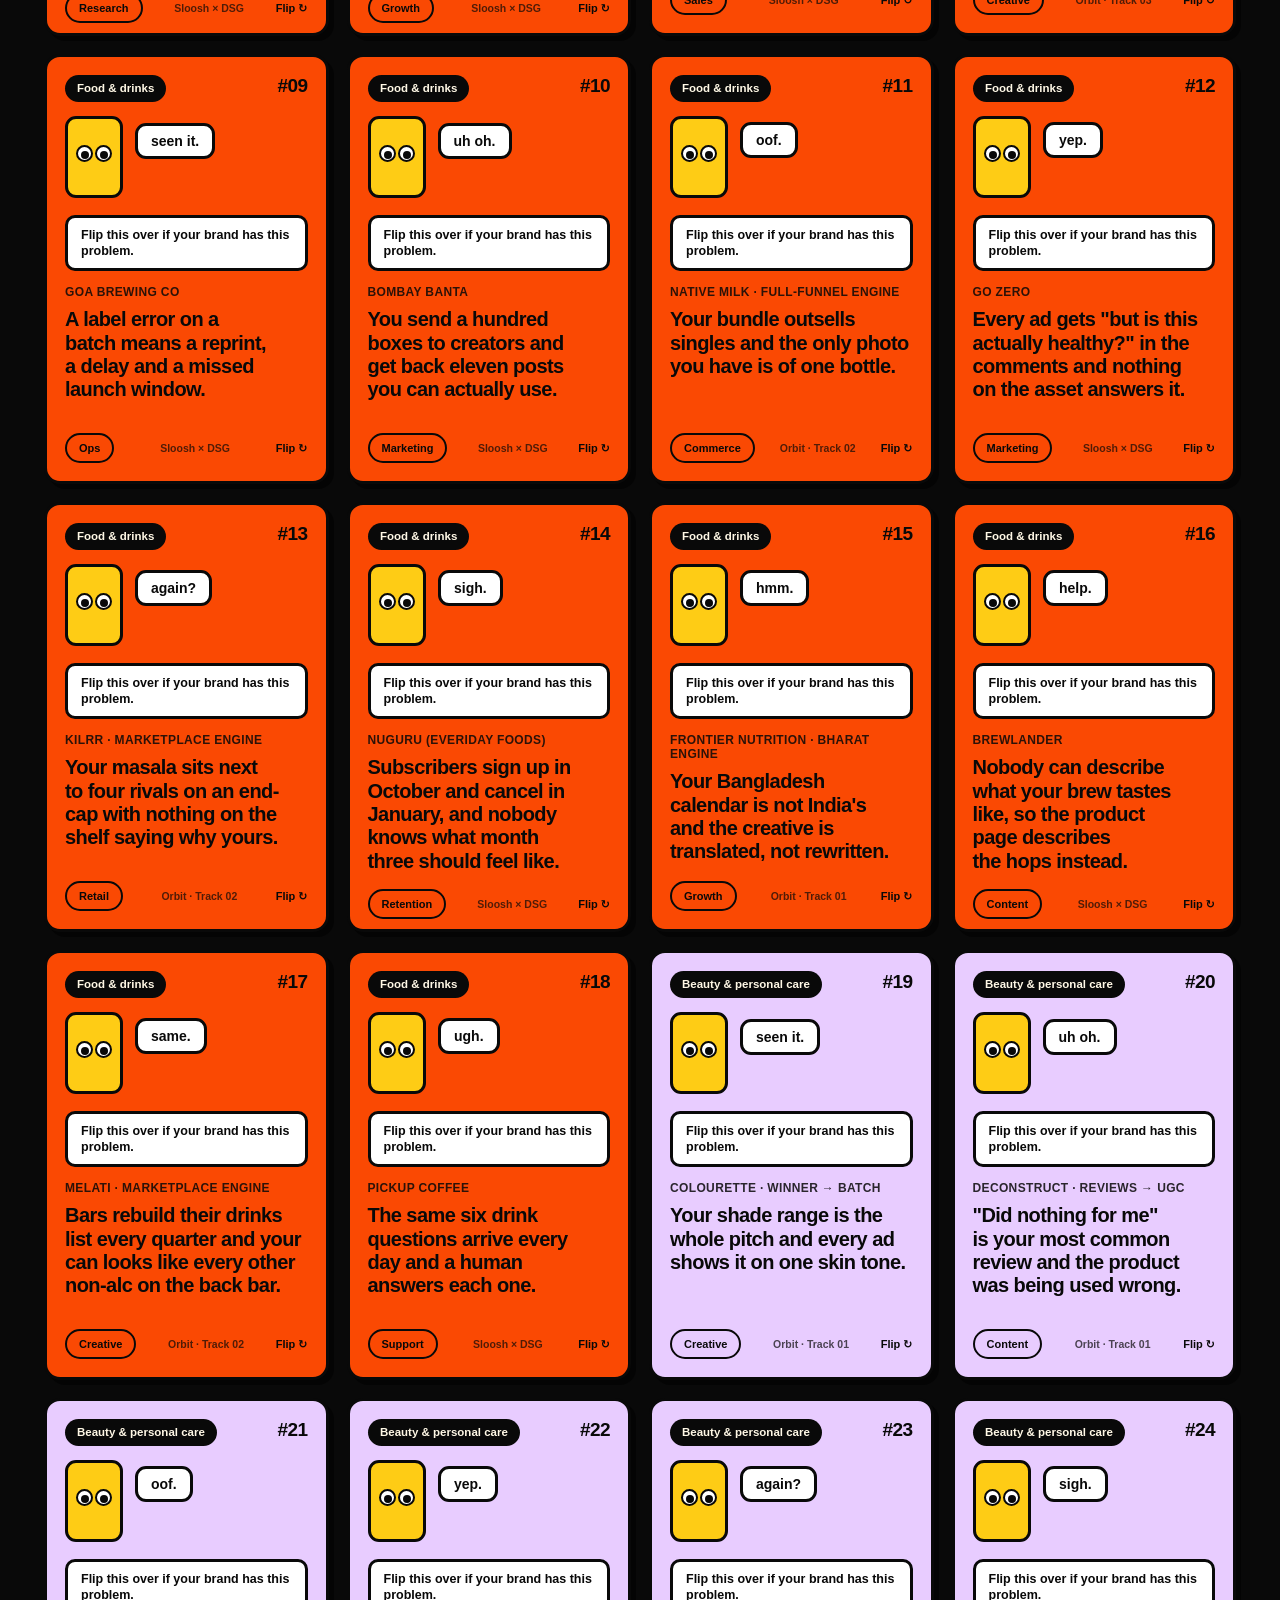
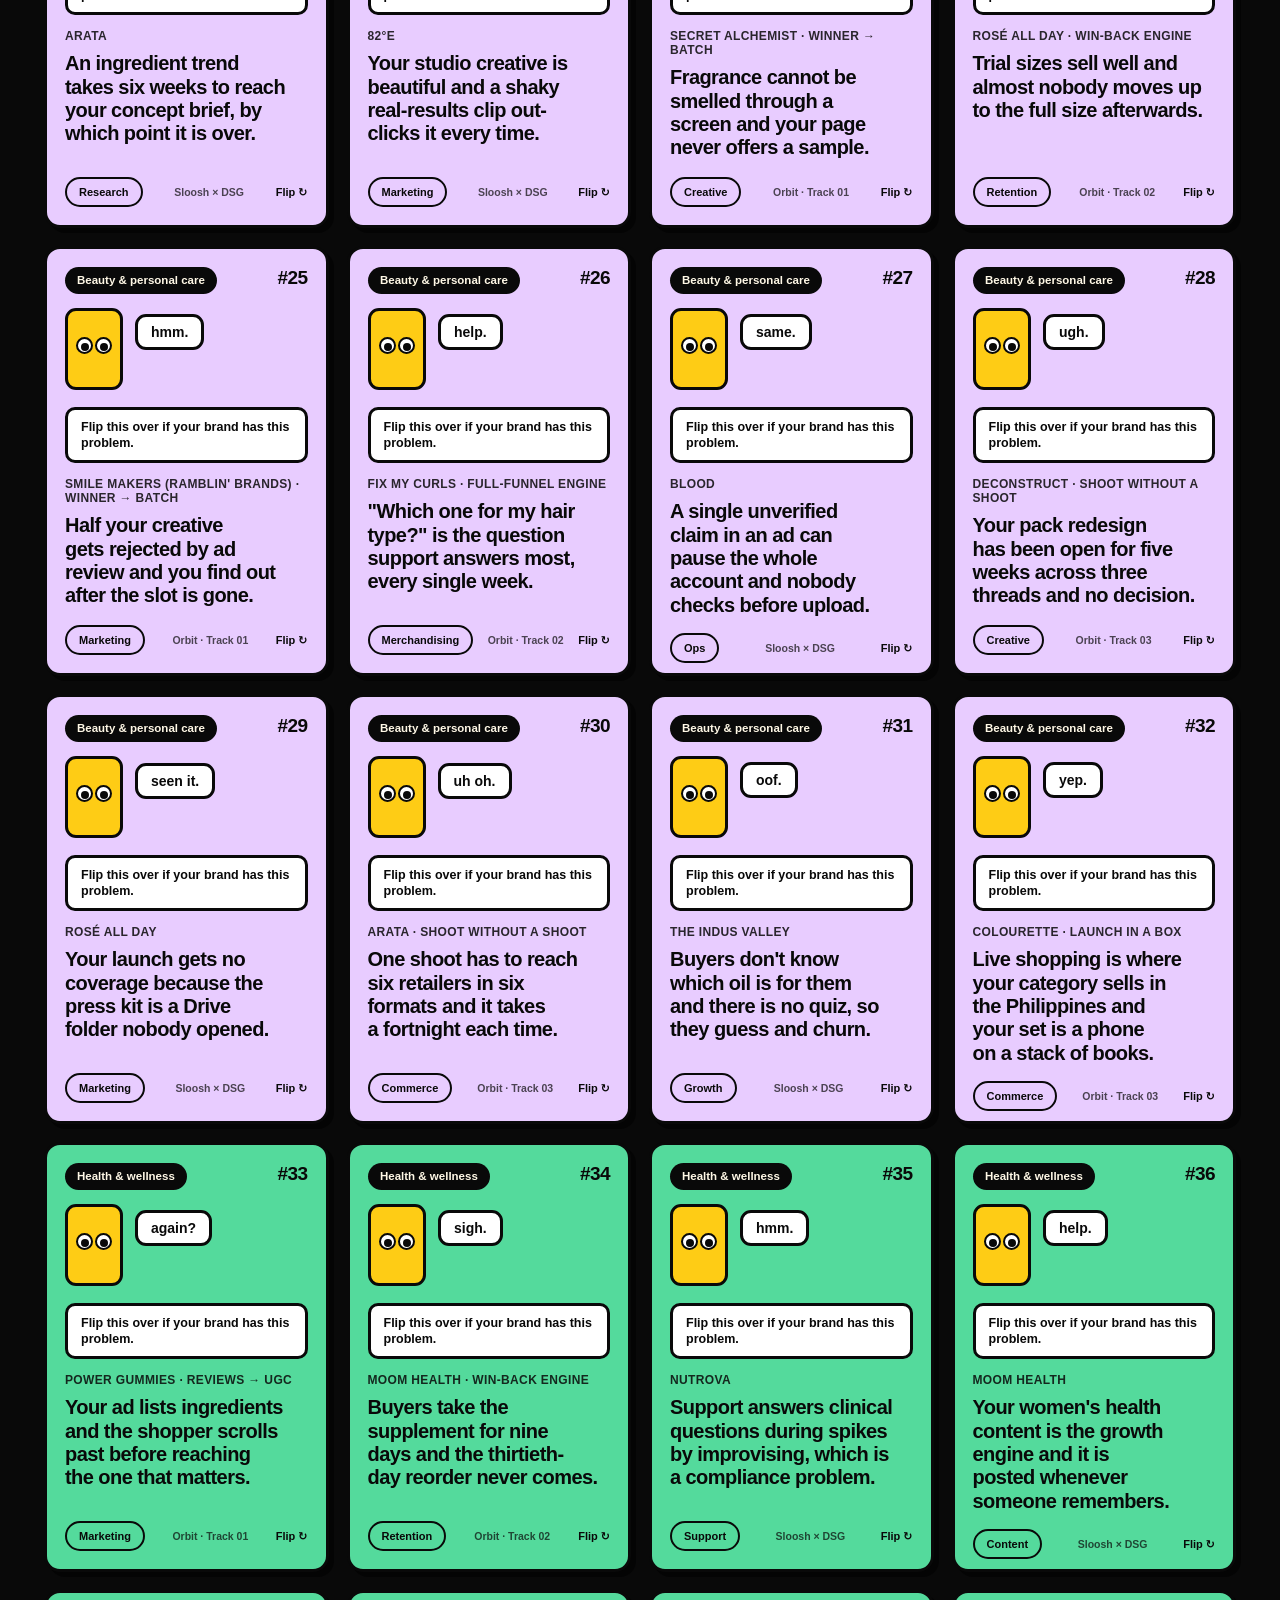
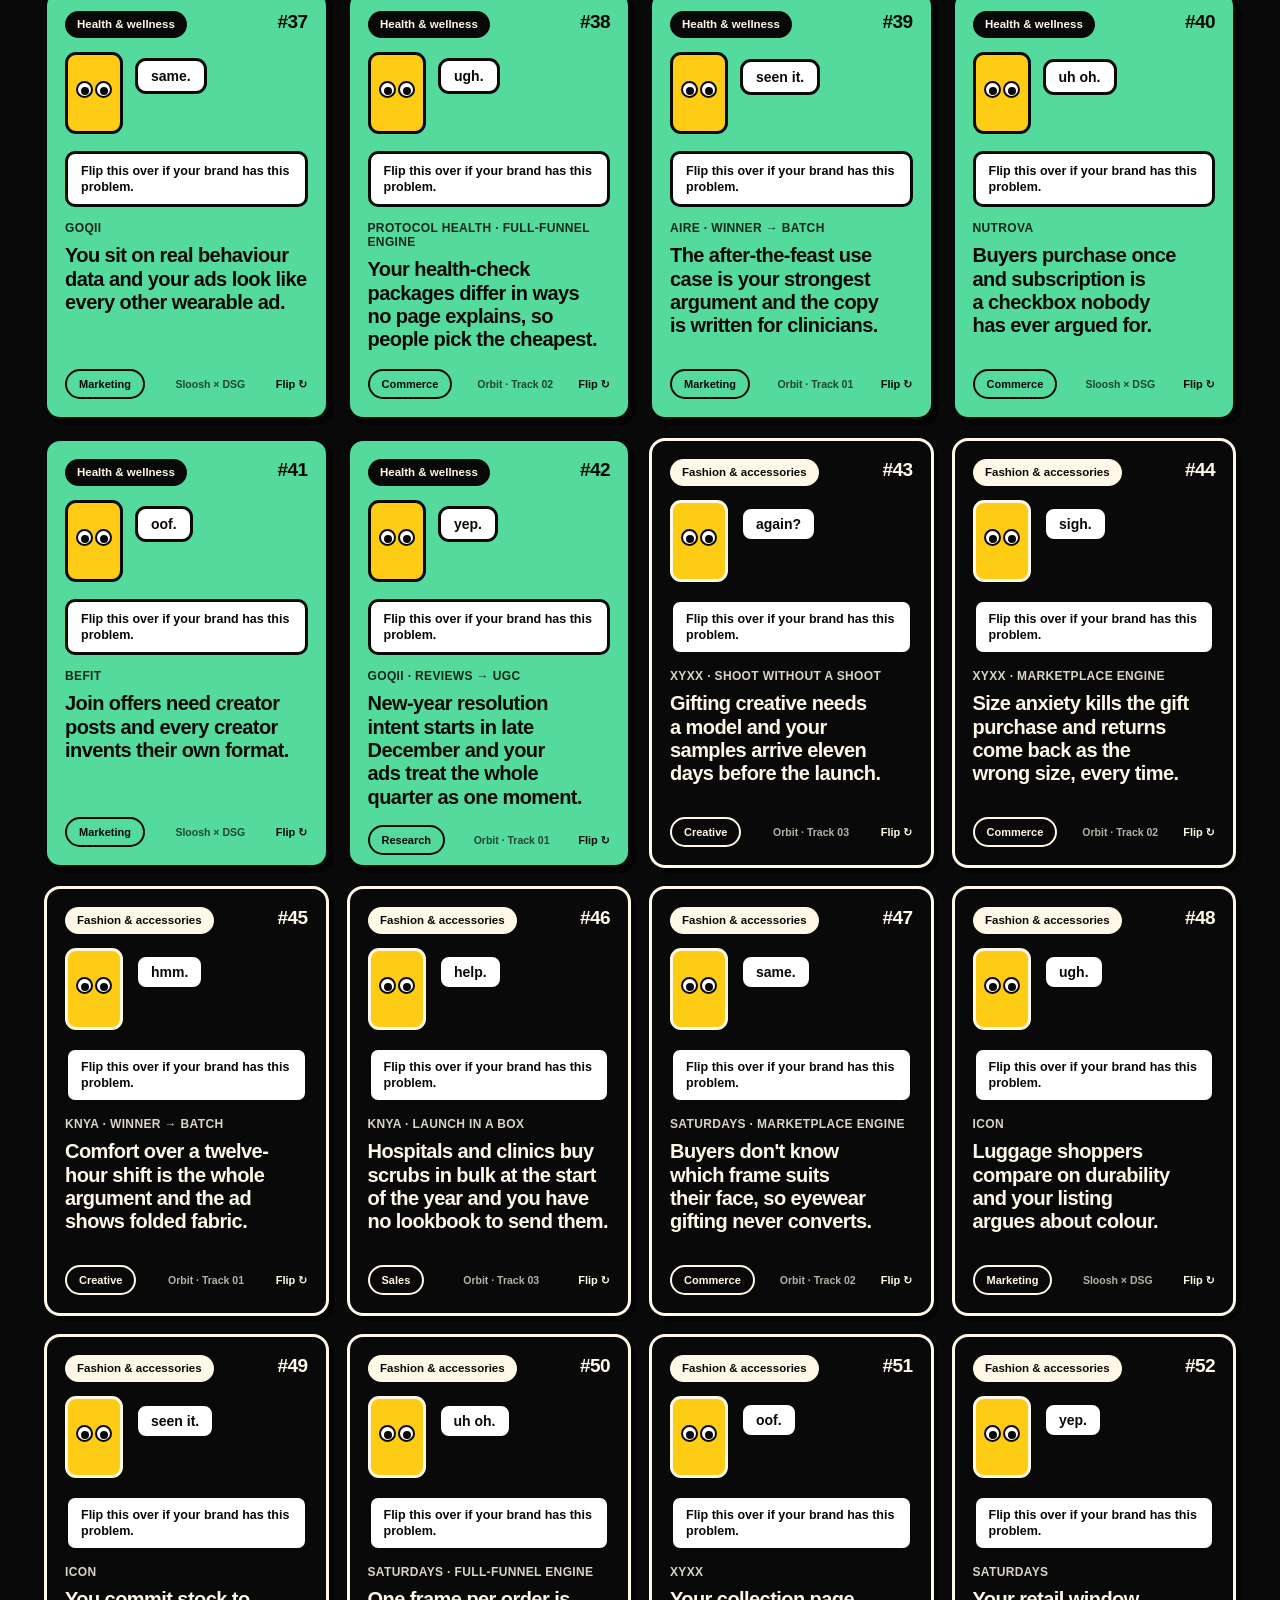
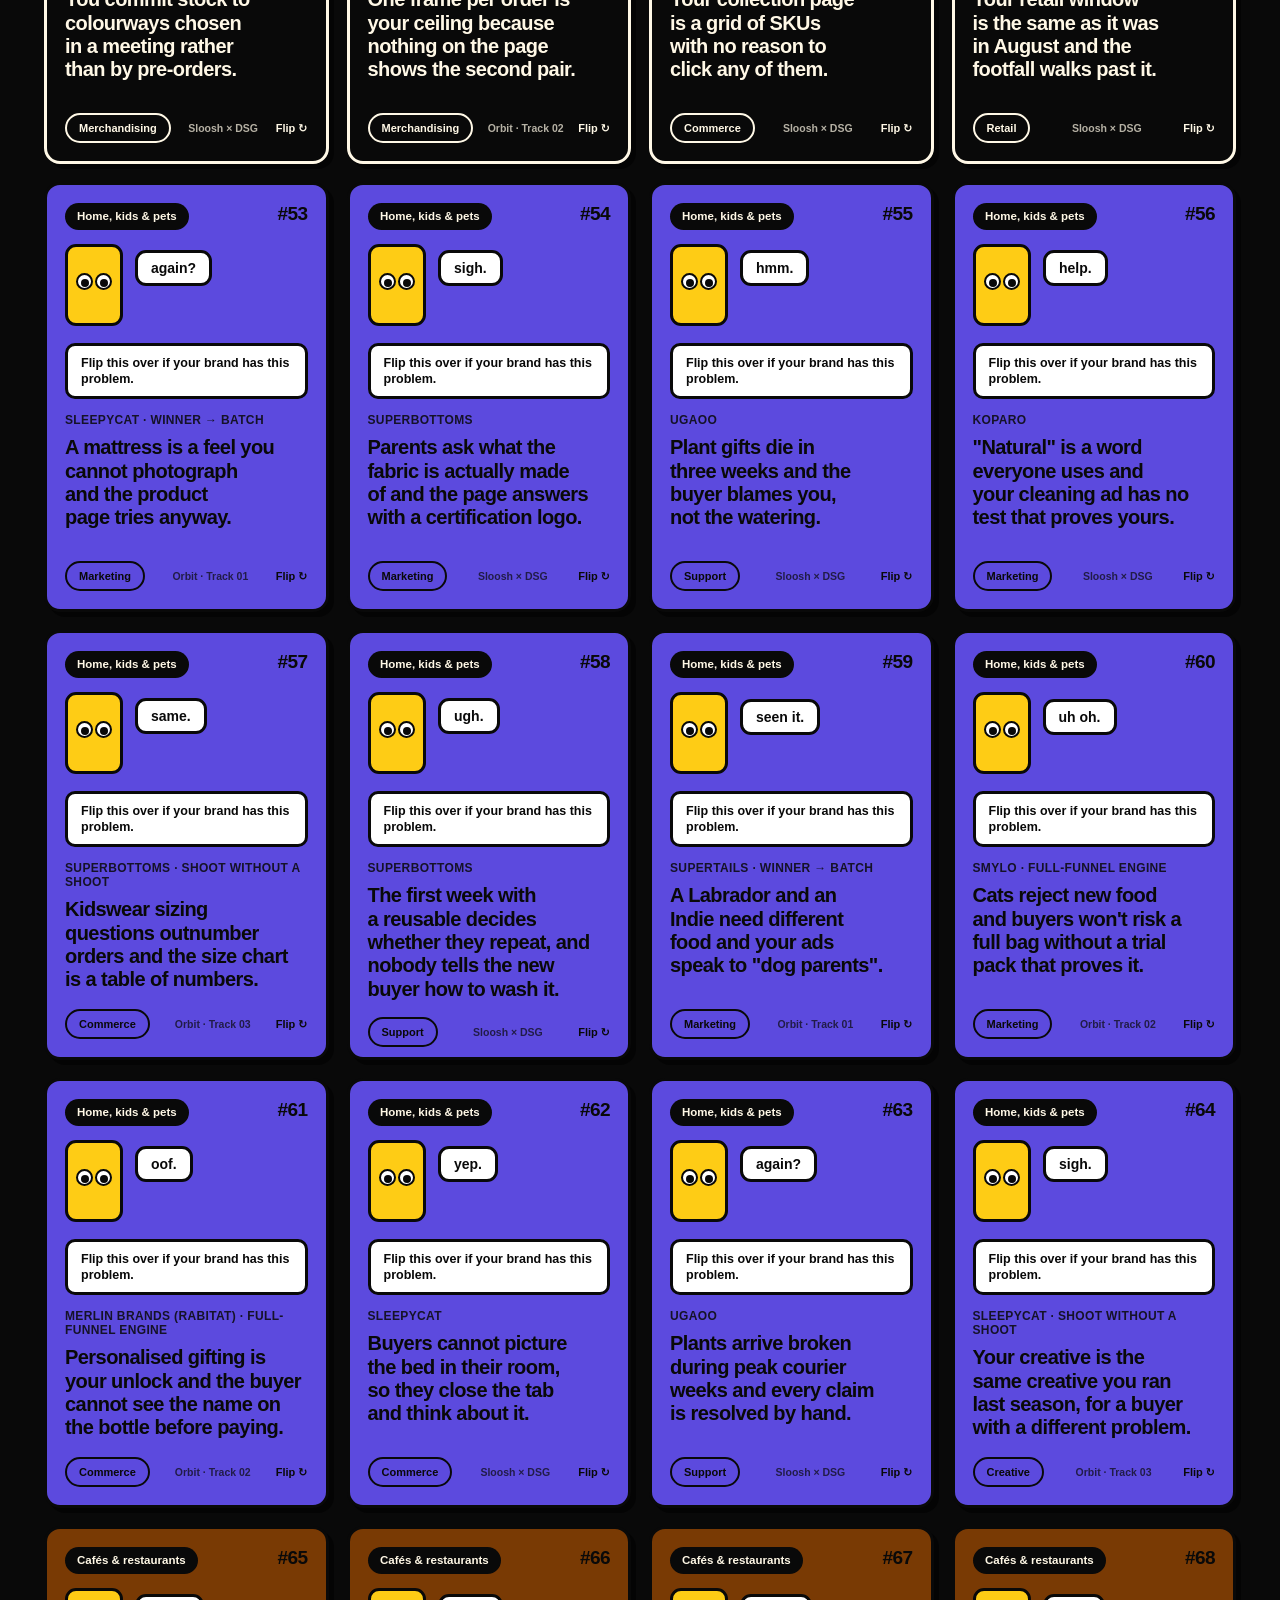
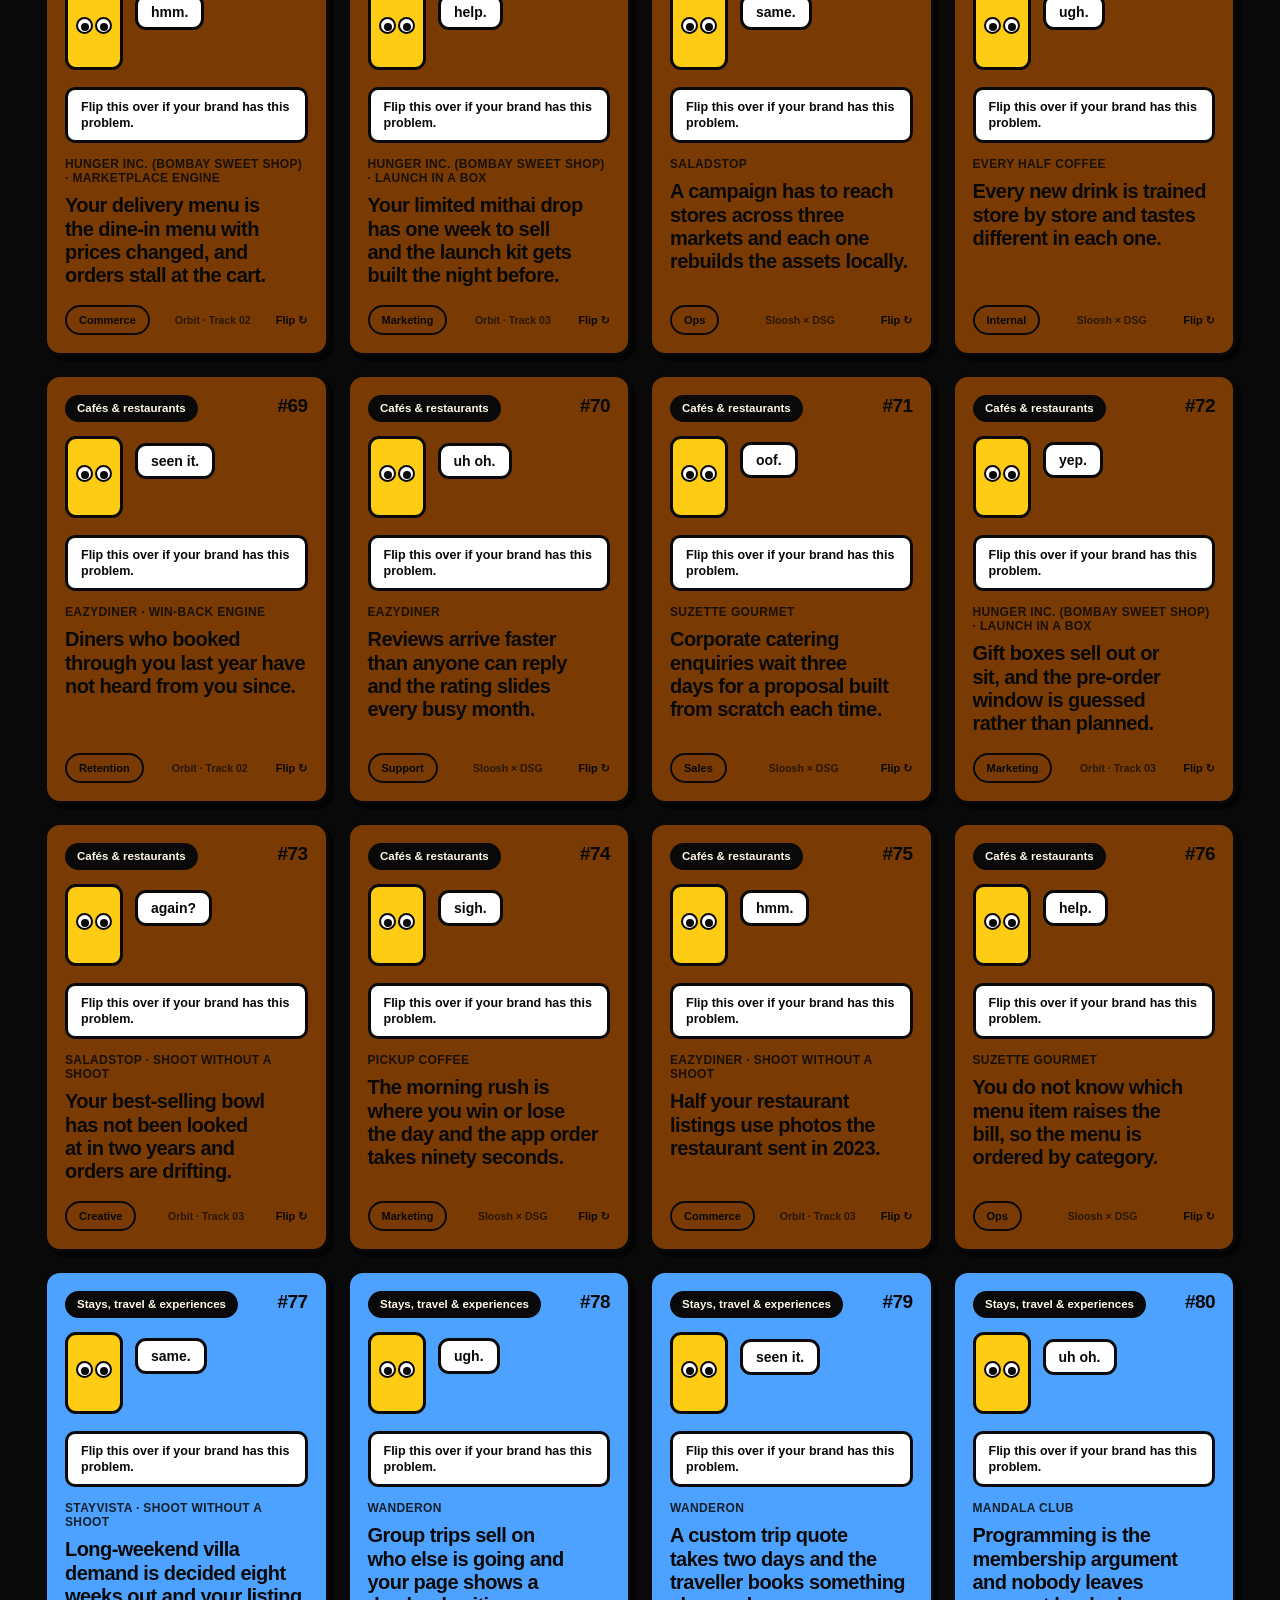
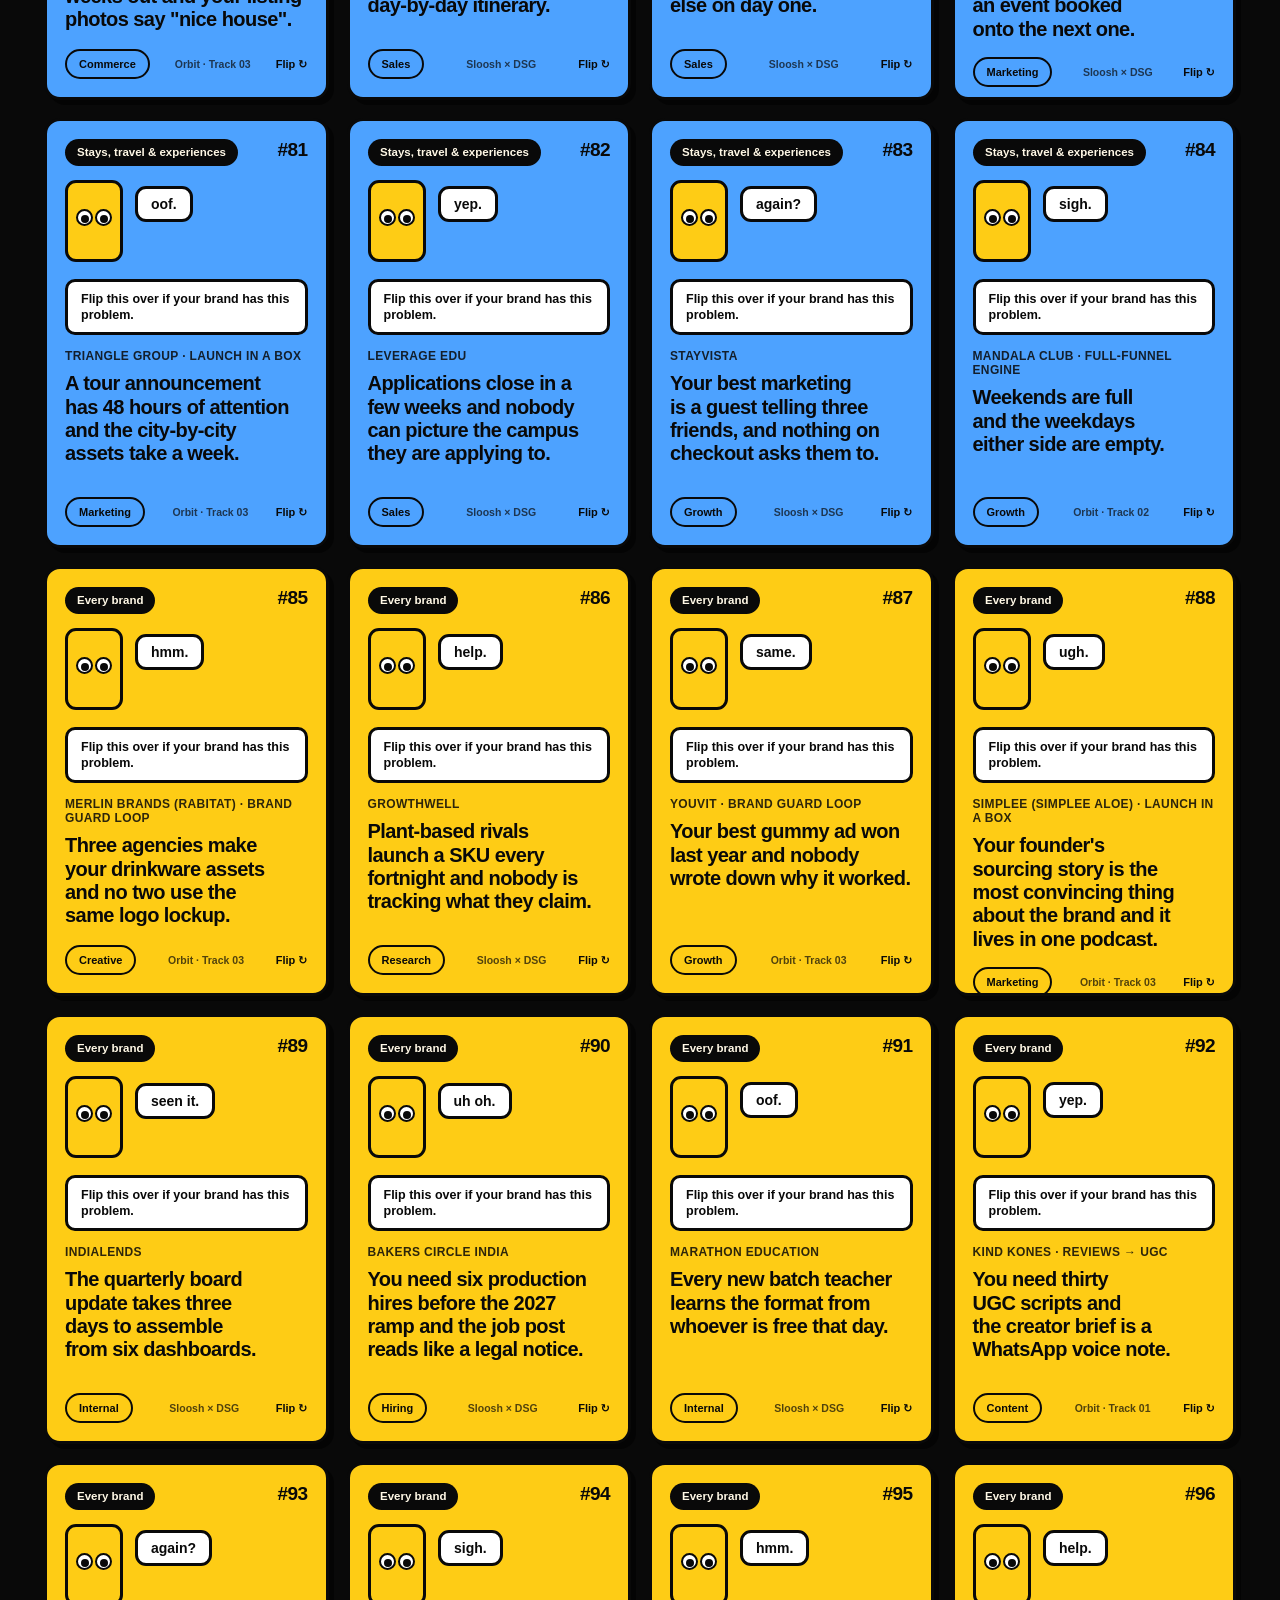
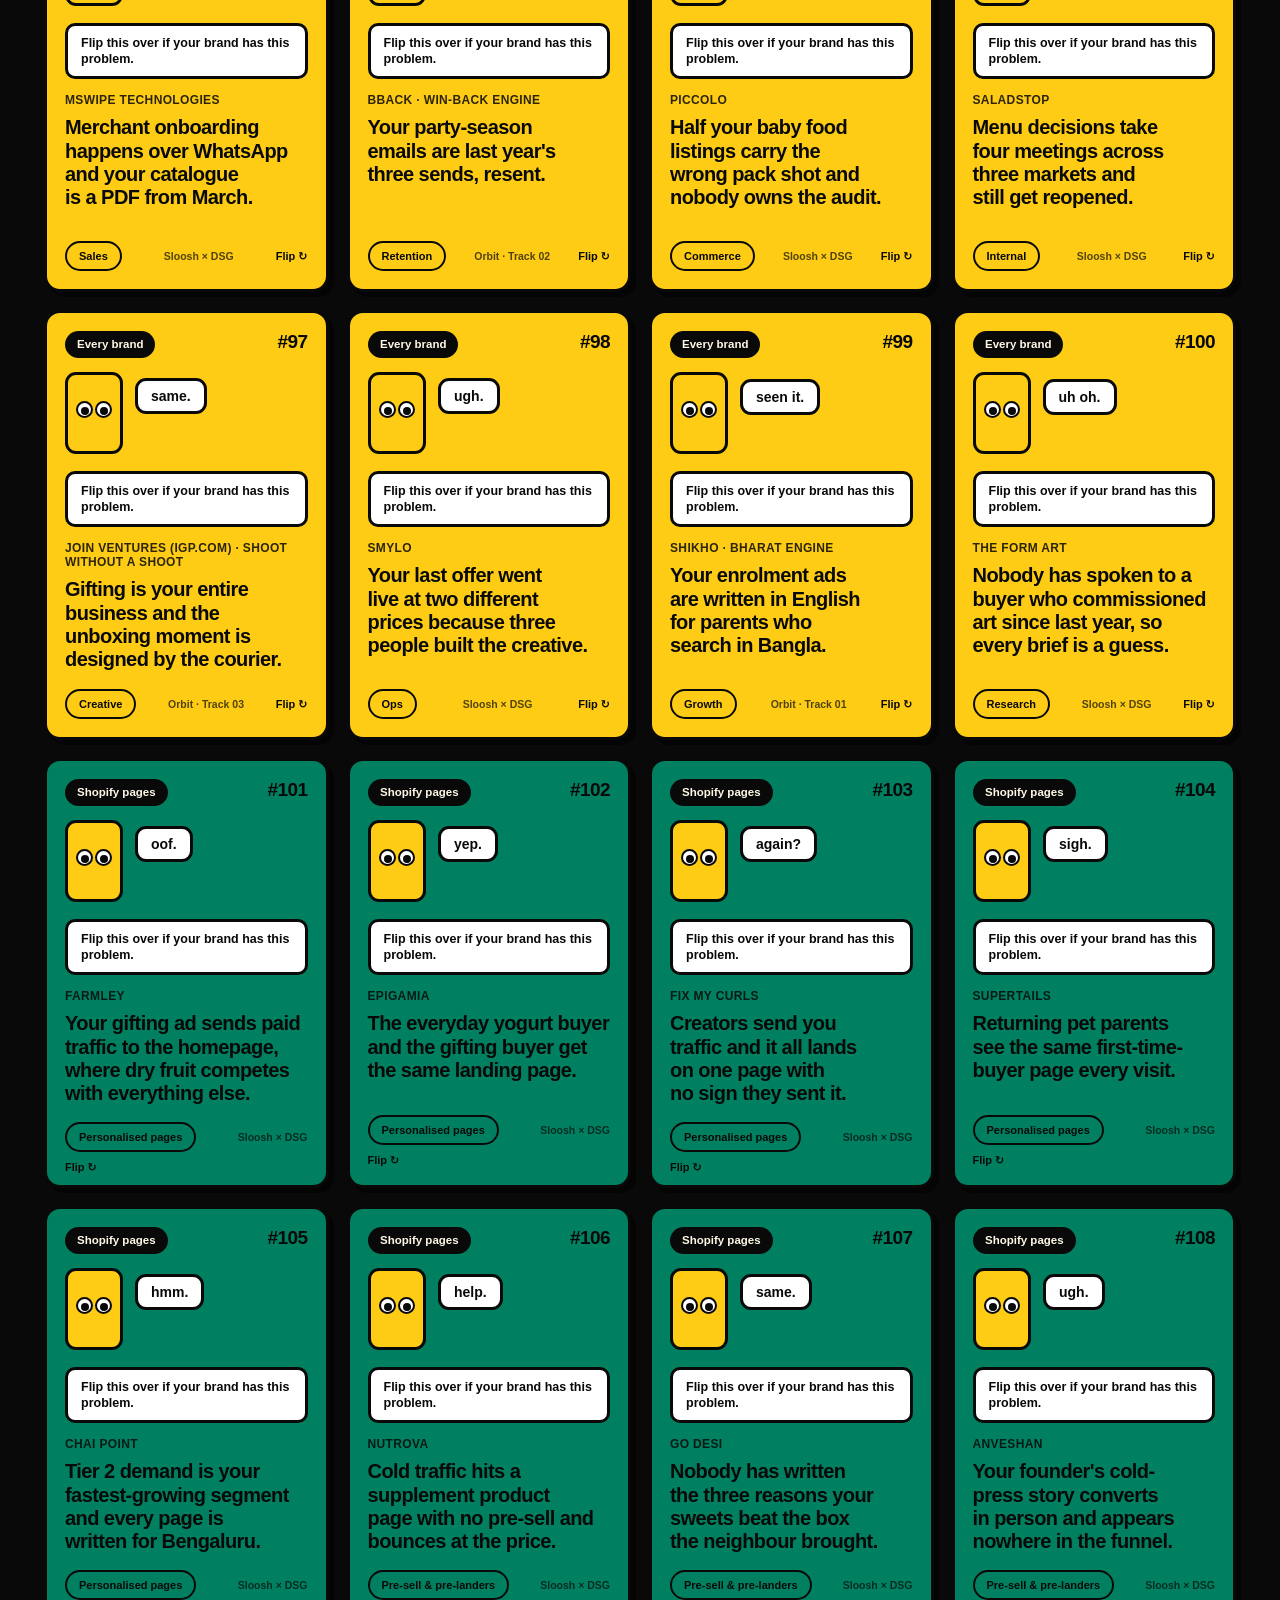
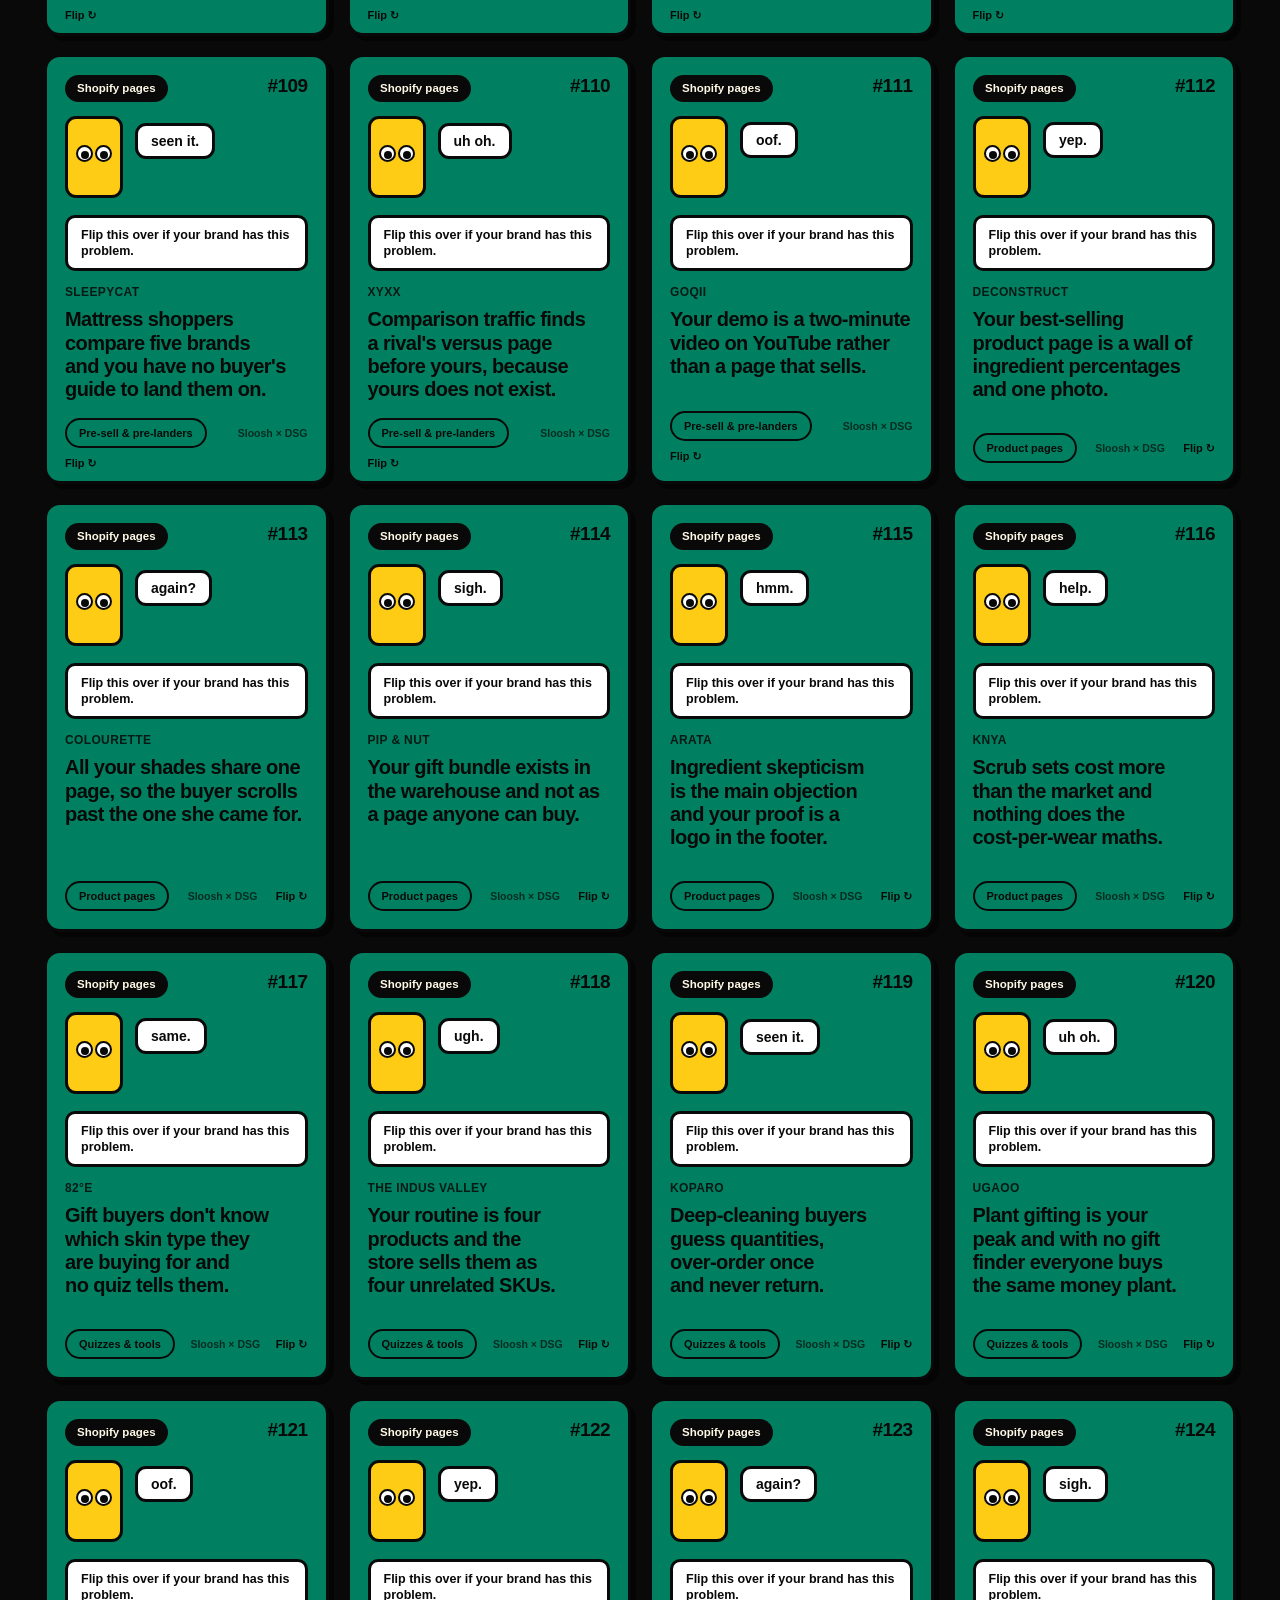
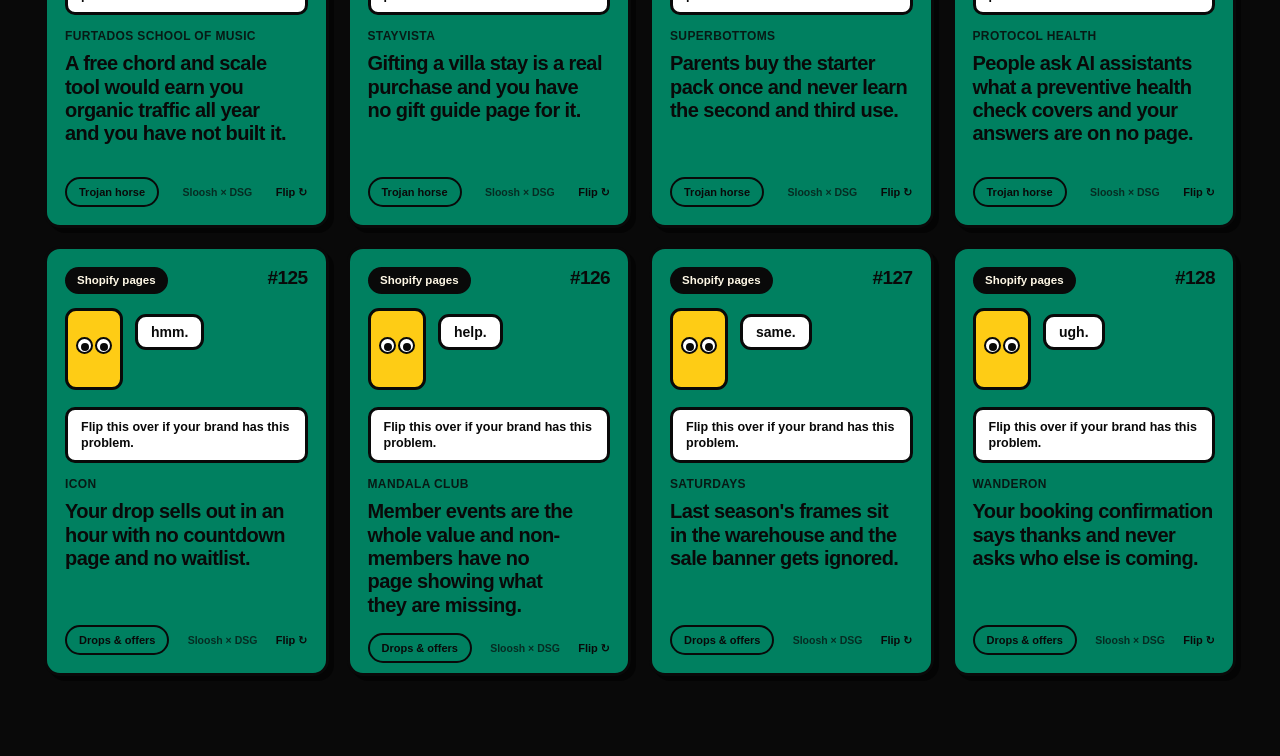
==== commit 39979d80: "Two tracks: brand (Visibility, Revenue) and builder (AI Agency) The brand track is for brand teams, " ====
--- a/cards/index.html
+++ b/cards/index.html
@@ -32,8 +32,8 @@
     <h1>128 problems your brand already has.</h1>
     <p class="lede">The <b>Sloosh deck</b>, rewritten for <b>2027</b>. Each card names one problem a
       DSG brand would recognise in a second; flip it to get the build that fixes it.</p>
-    <p class="lede"><b>Picking for Orbit?</b> Filter by track: <b>01 Virality</b>,
-      <b>02 Revenue</b> or <b>03 Your AI Agency</b>. Those 51 cards each run on an engine recipe (flip a card to see it): Claude plus the Sloosh MCP, on BYOK. The rest are worth reading, but they're bigger than the day.</p>
+    <p class="lede"><b>Picking for Orbit?</b> Filter by track: <b>01 Visibility</b>,
+      <b>02 Revenue</b> or <b>03 AI Agency</b>. Those 51 cards each run on an engine recipe (flip a card to see it): Claude plus the Sloosh MCP, on BYOK. The rest are worth reading, but they're bigger than the day.</p>
     <p class="lede"><b>Every card names a brand</b> — all 128 matched to one of the 70 live DSG
       portfolio companies, each above ₹1 Cr. Brand and problem are chosen to fit the build on the
       back.</p>
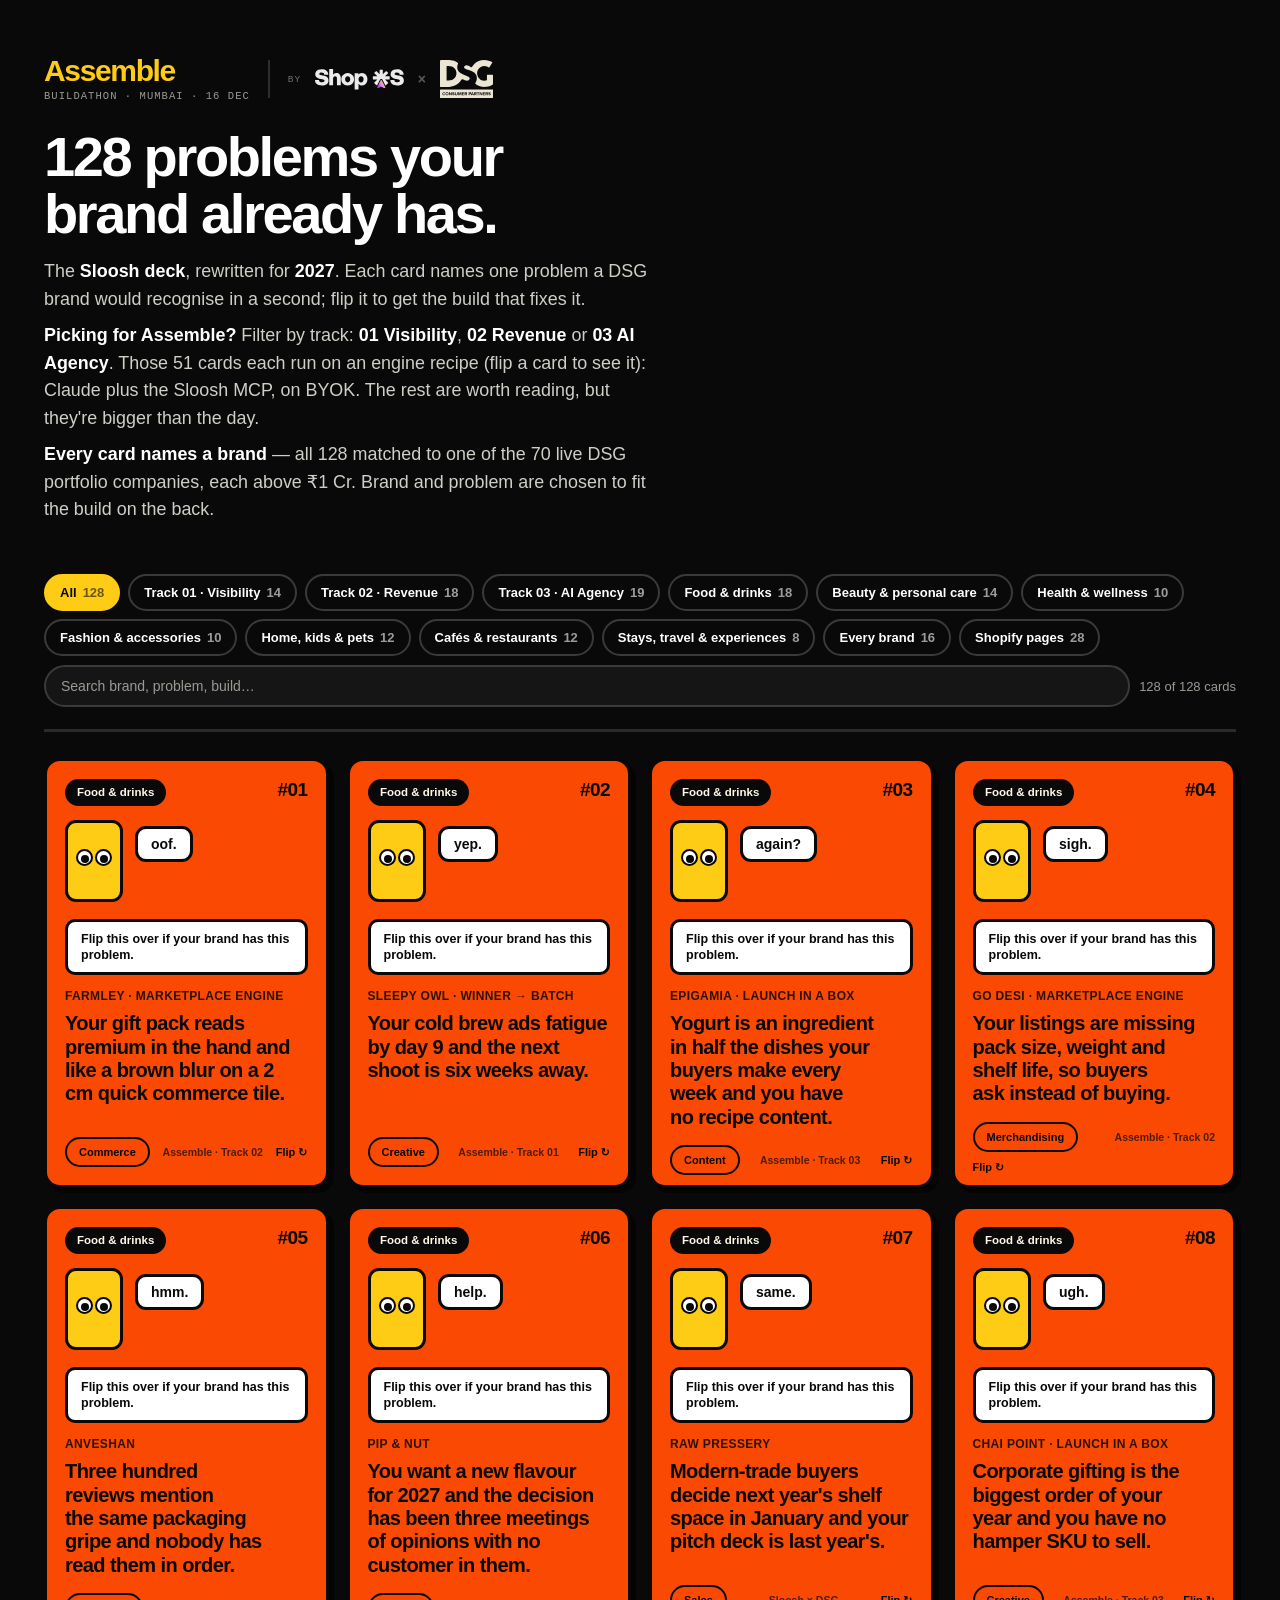
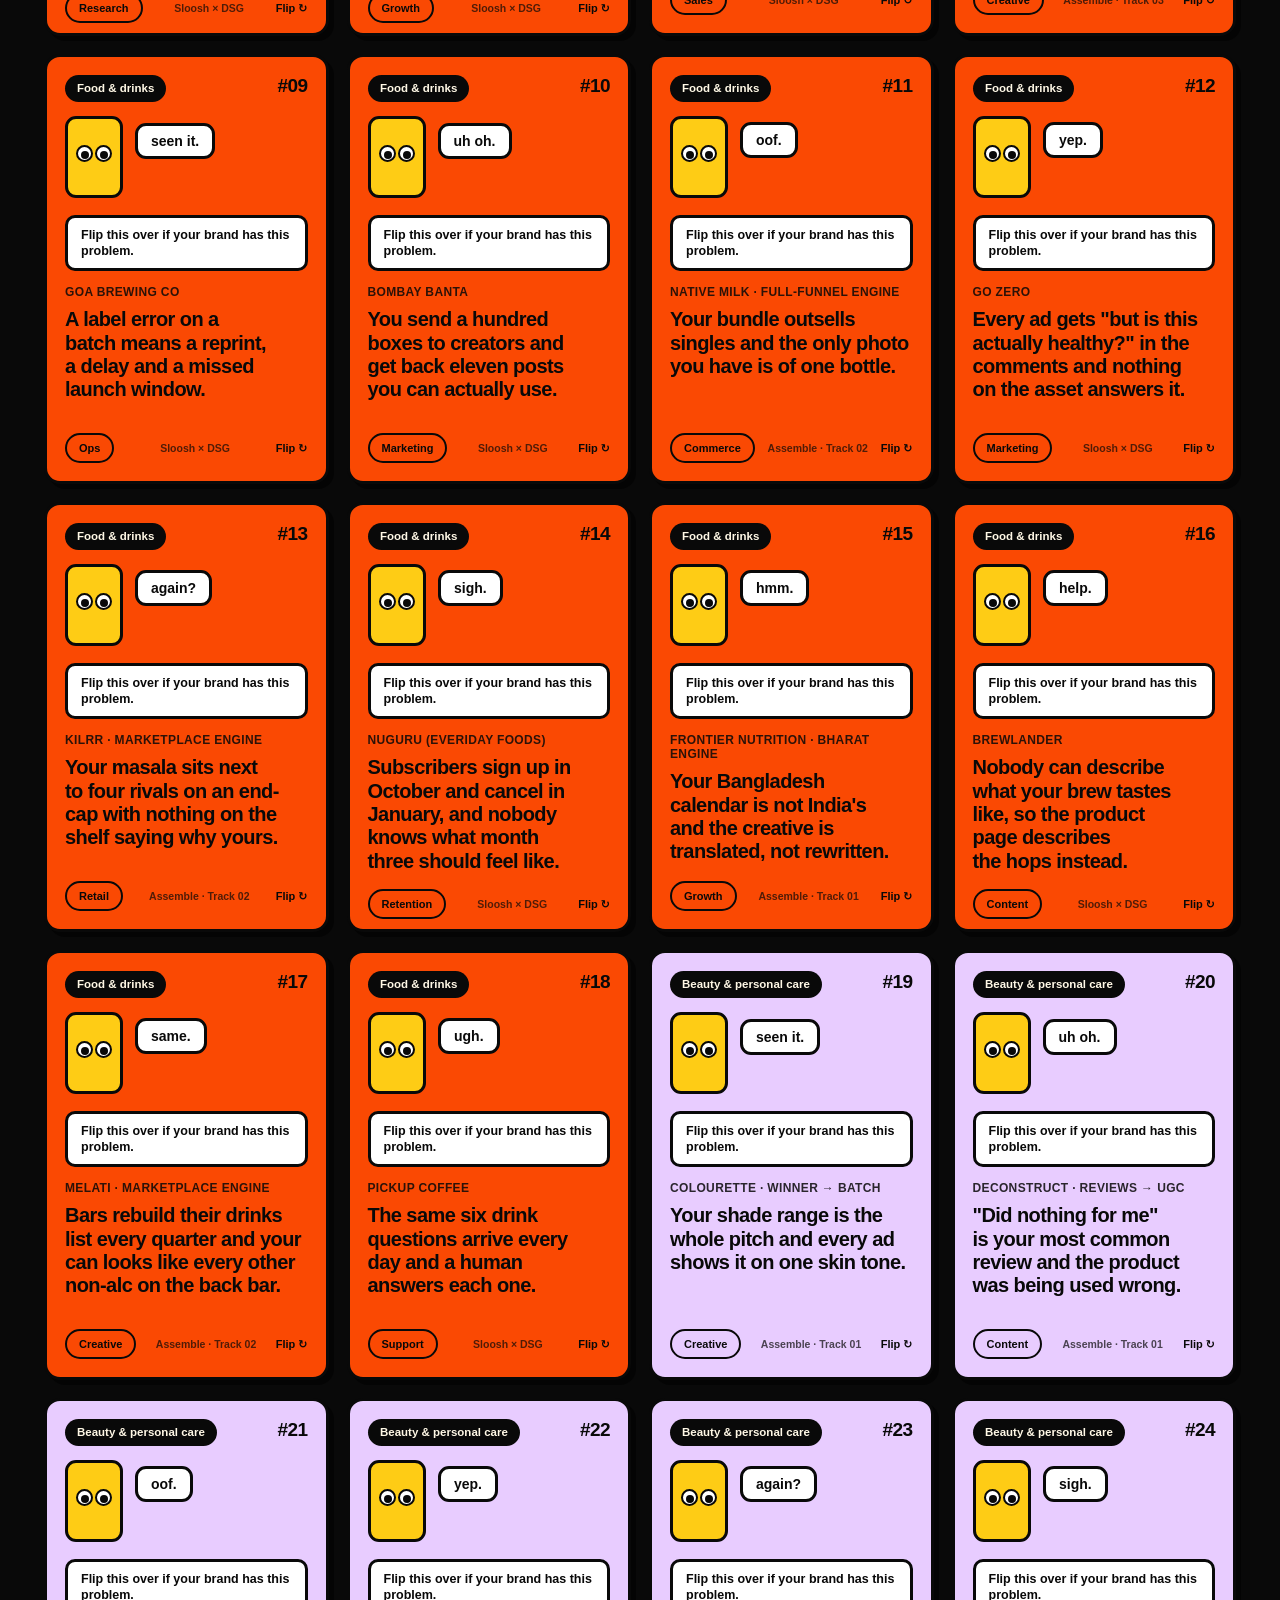
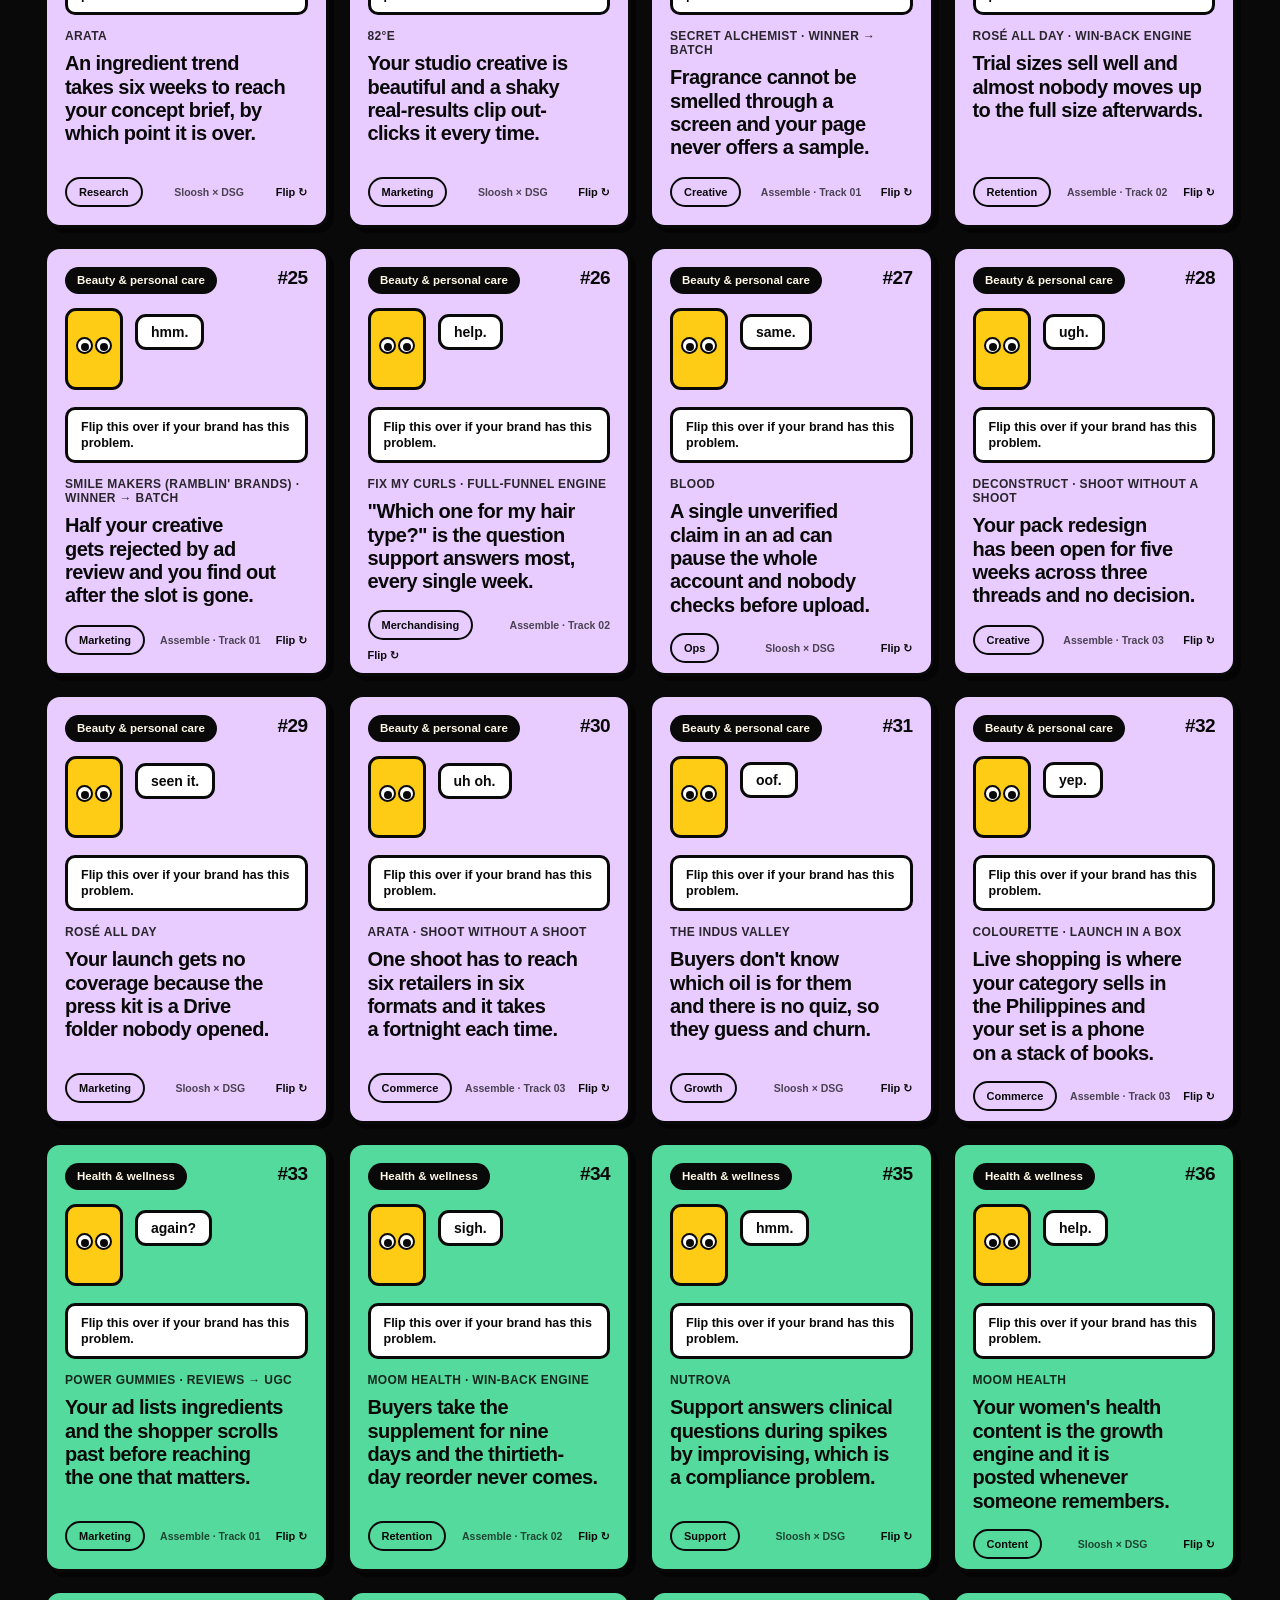
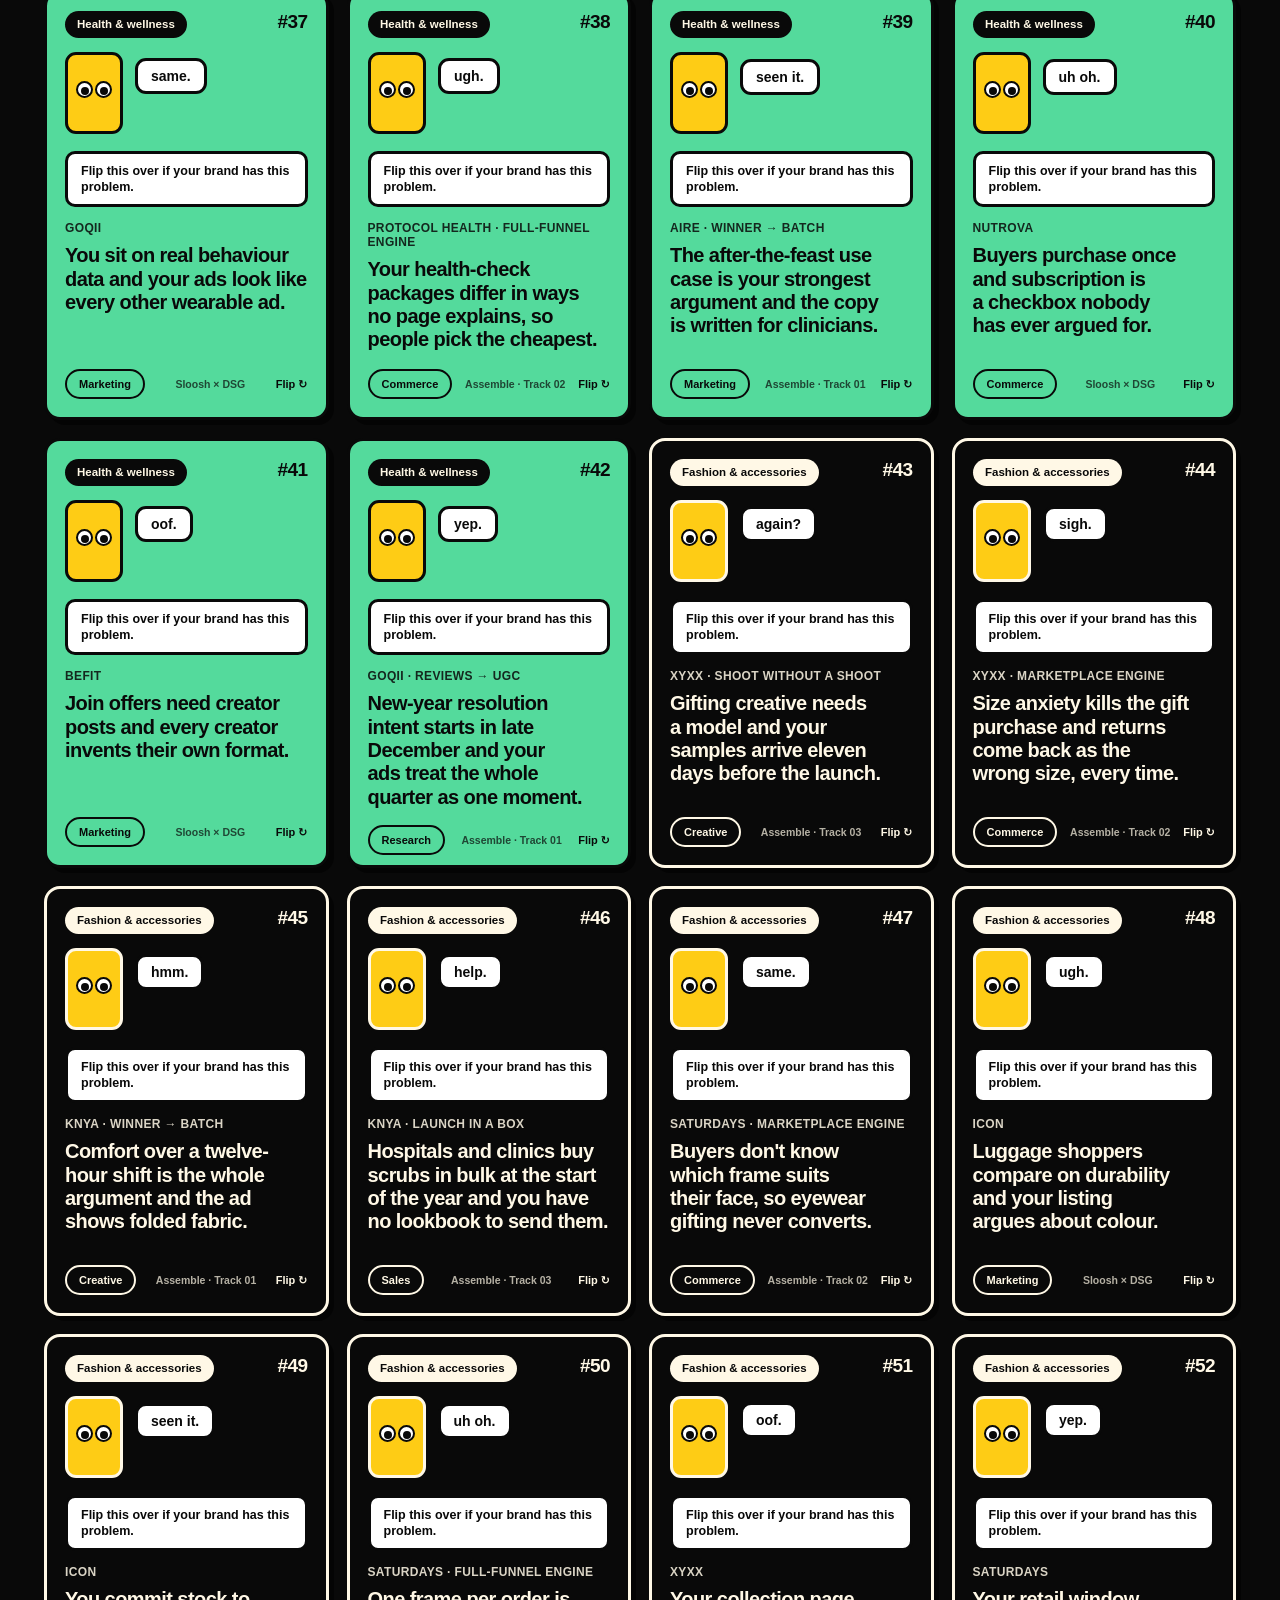
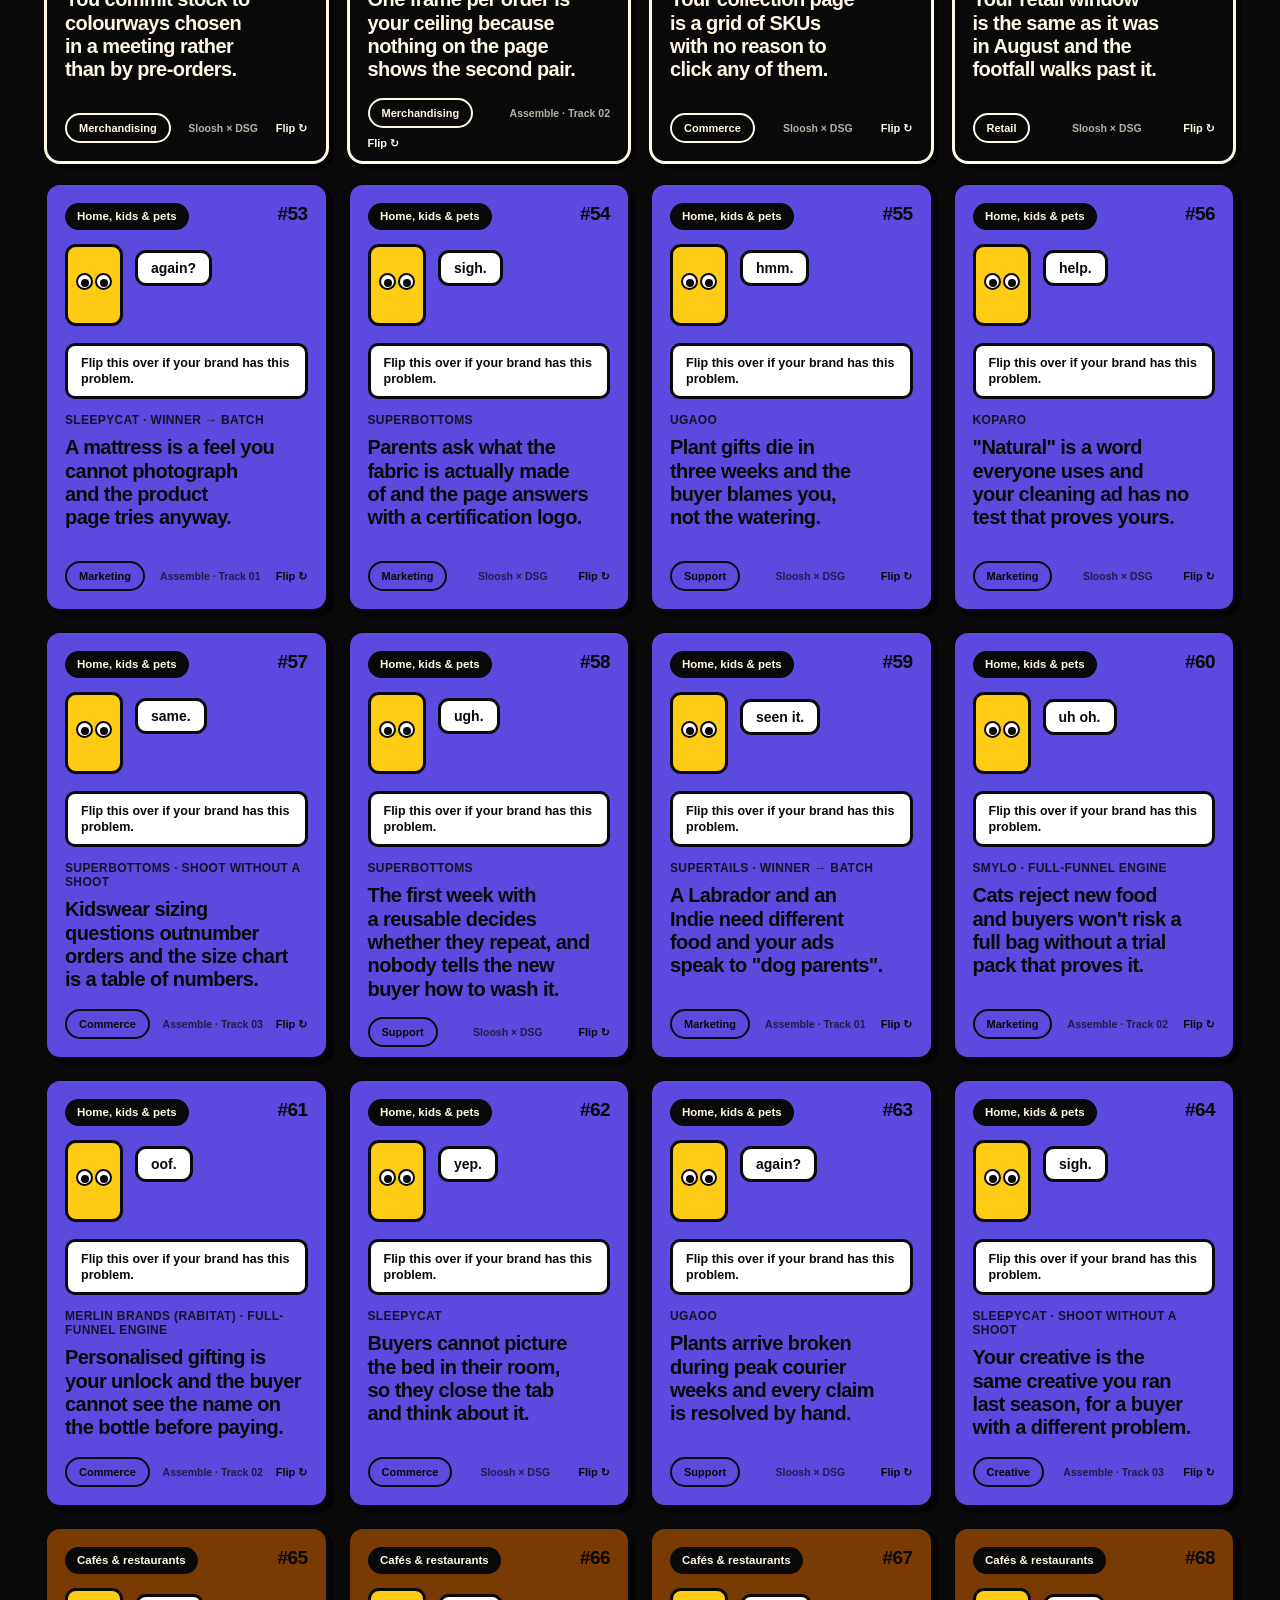
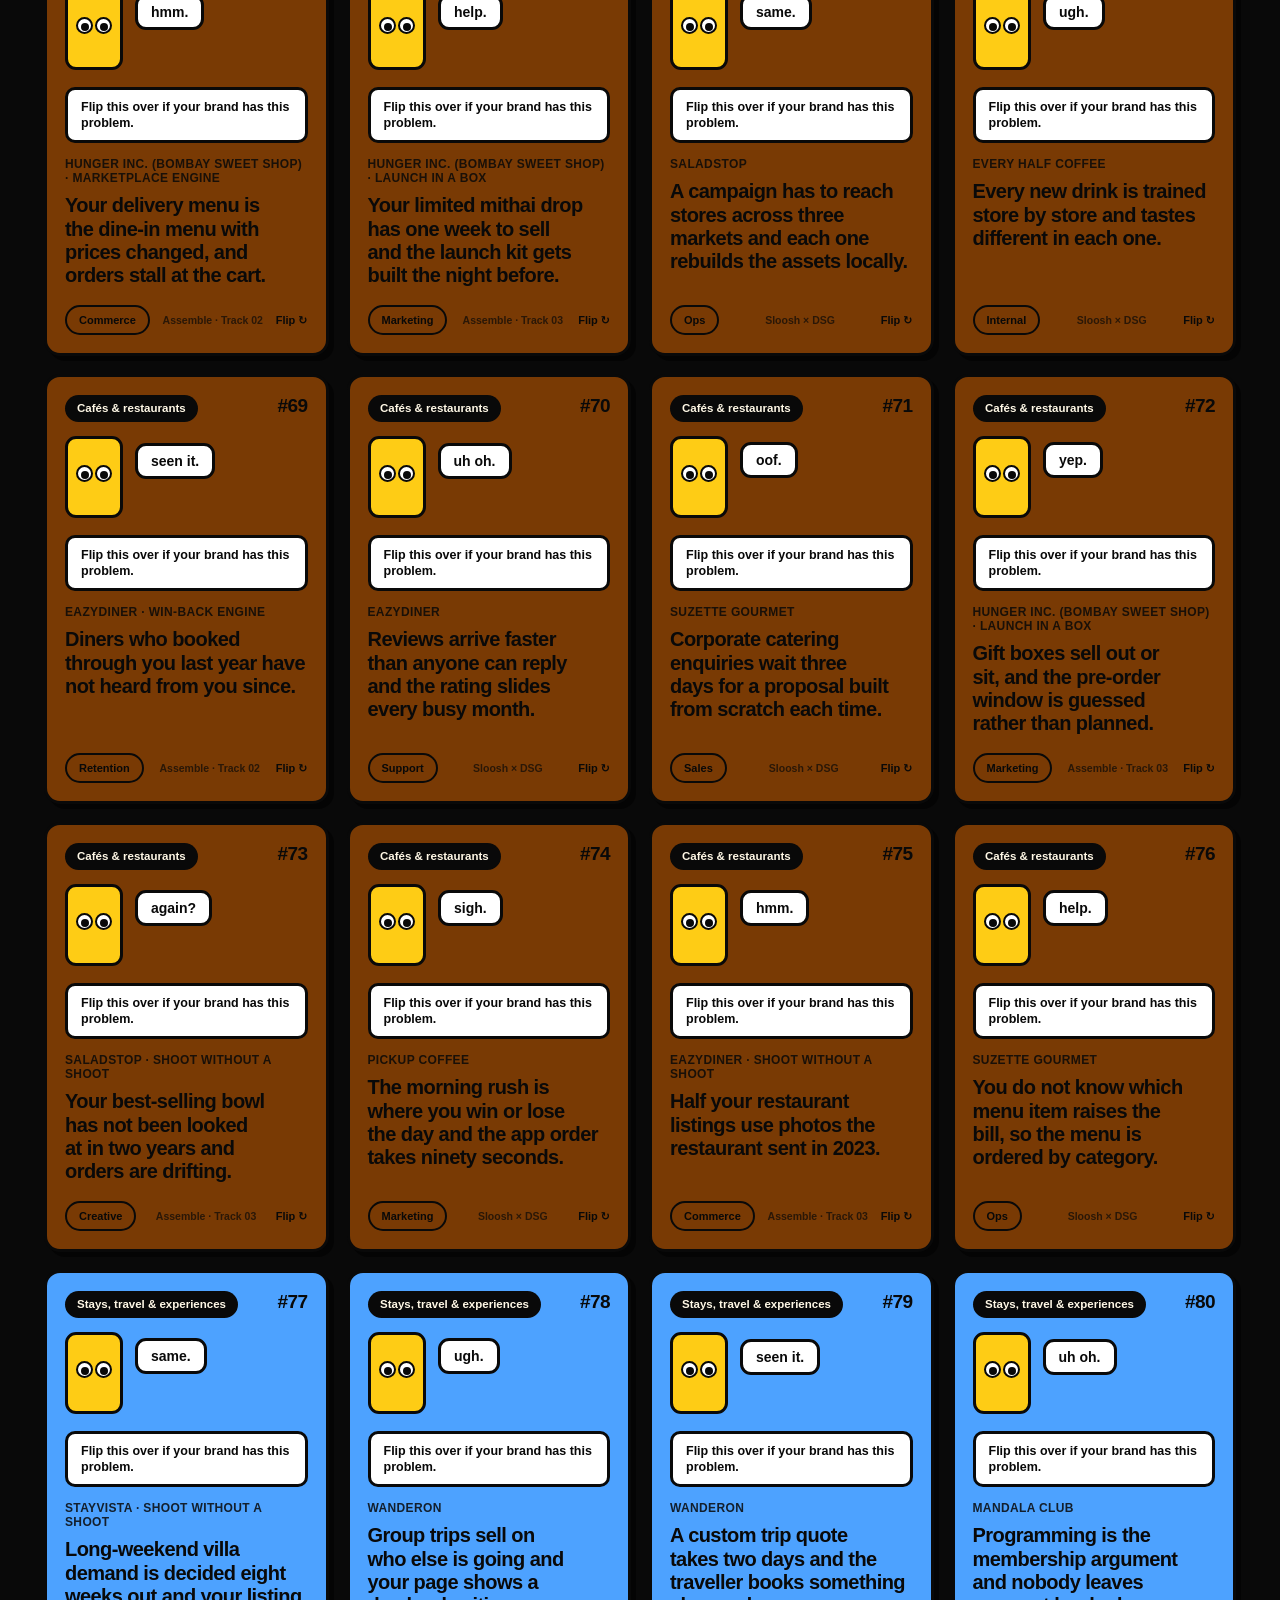
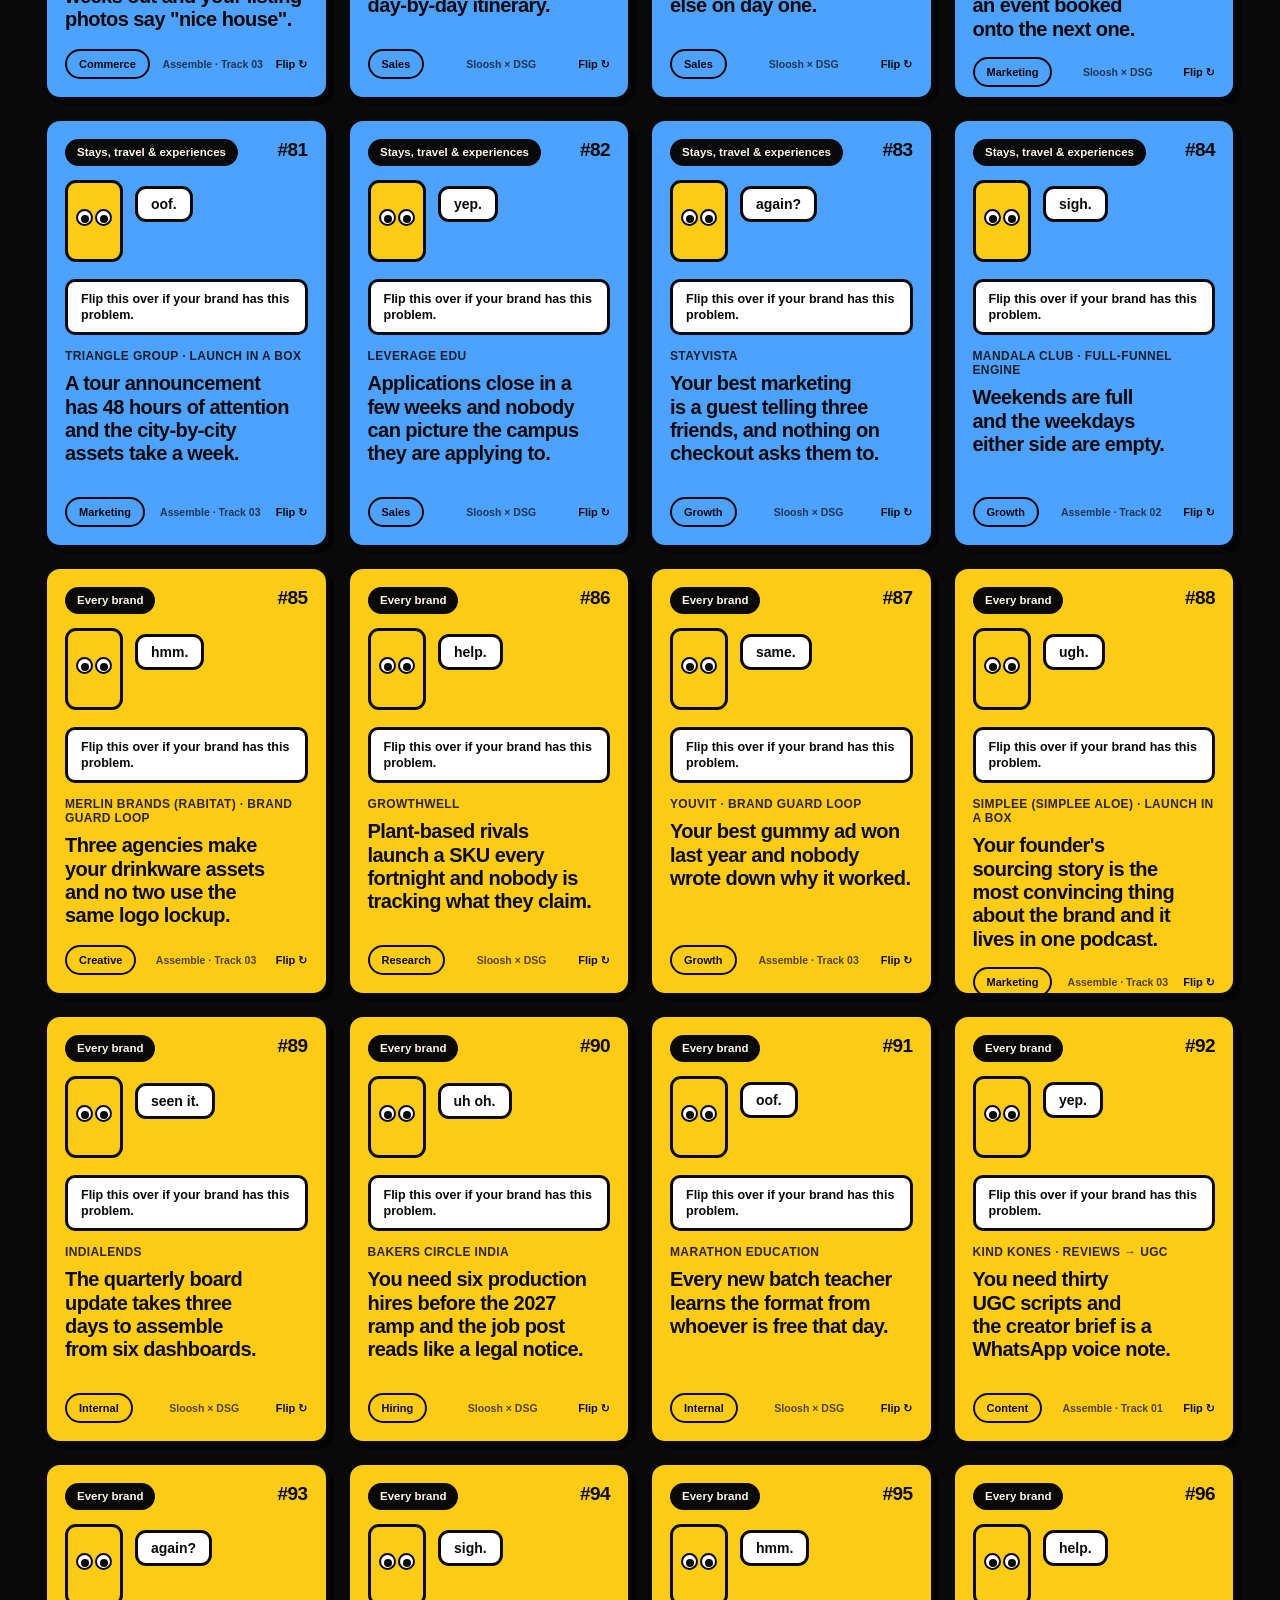
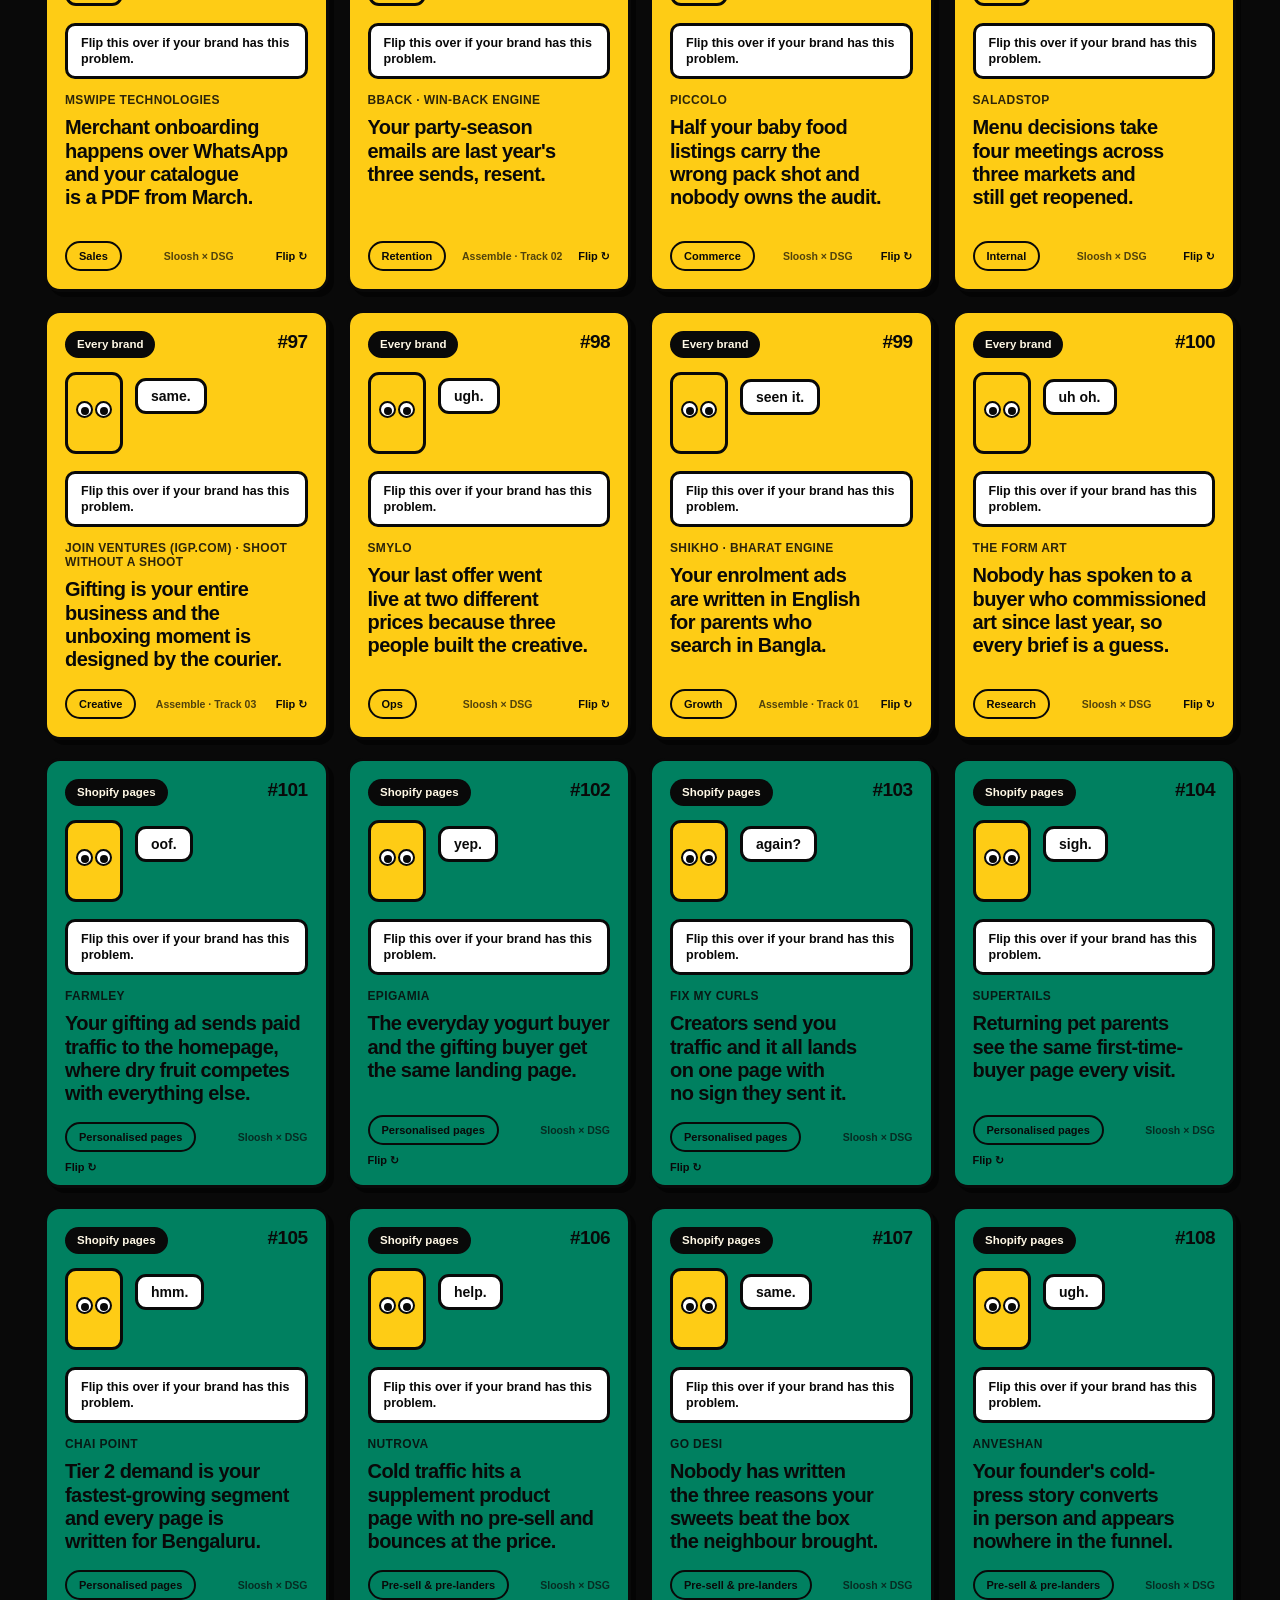
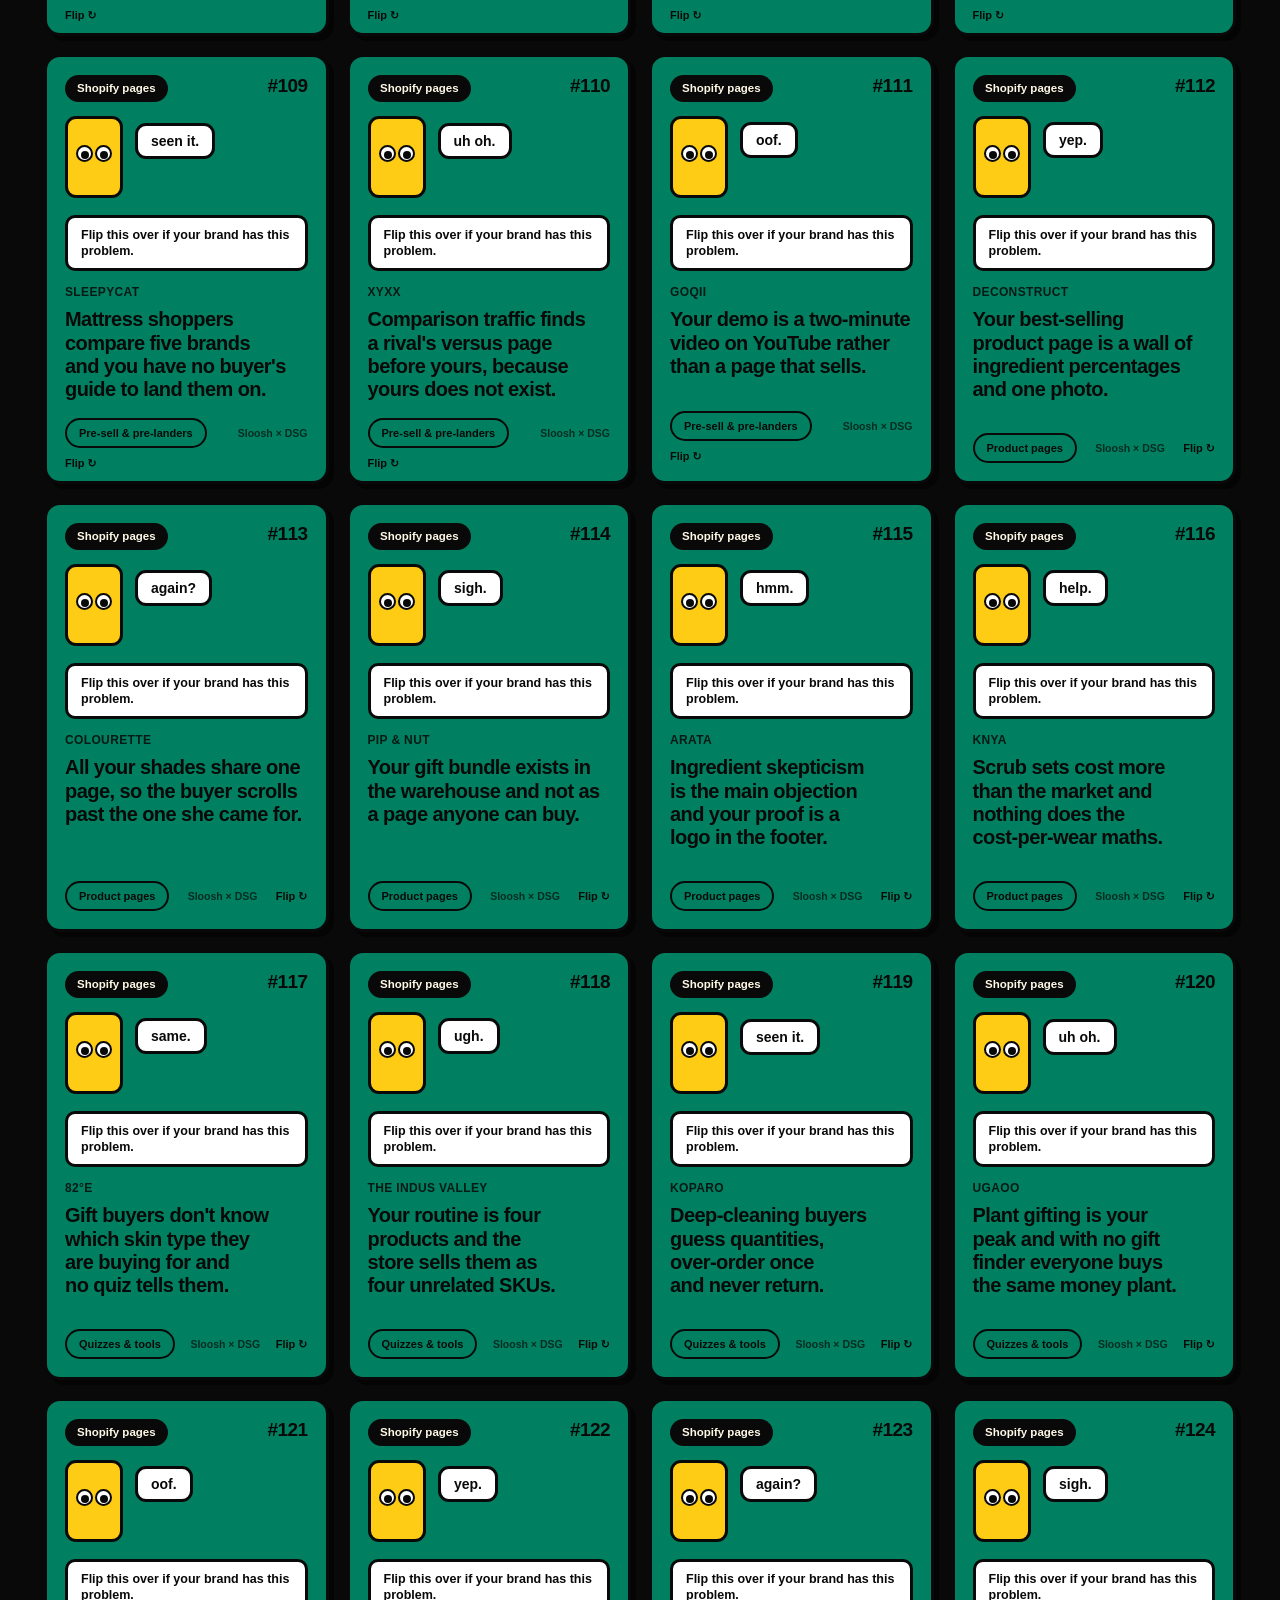
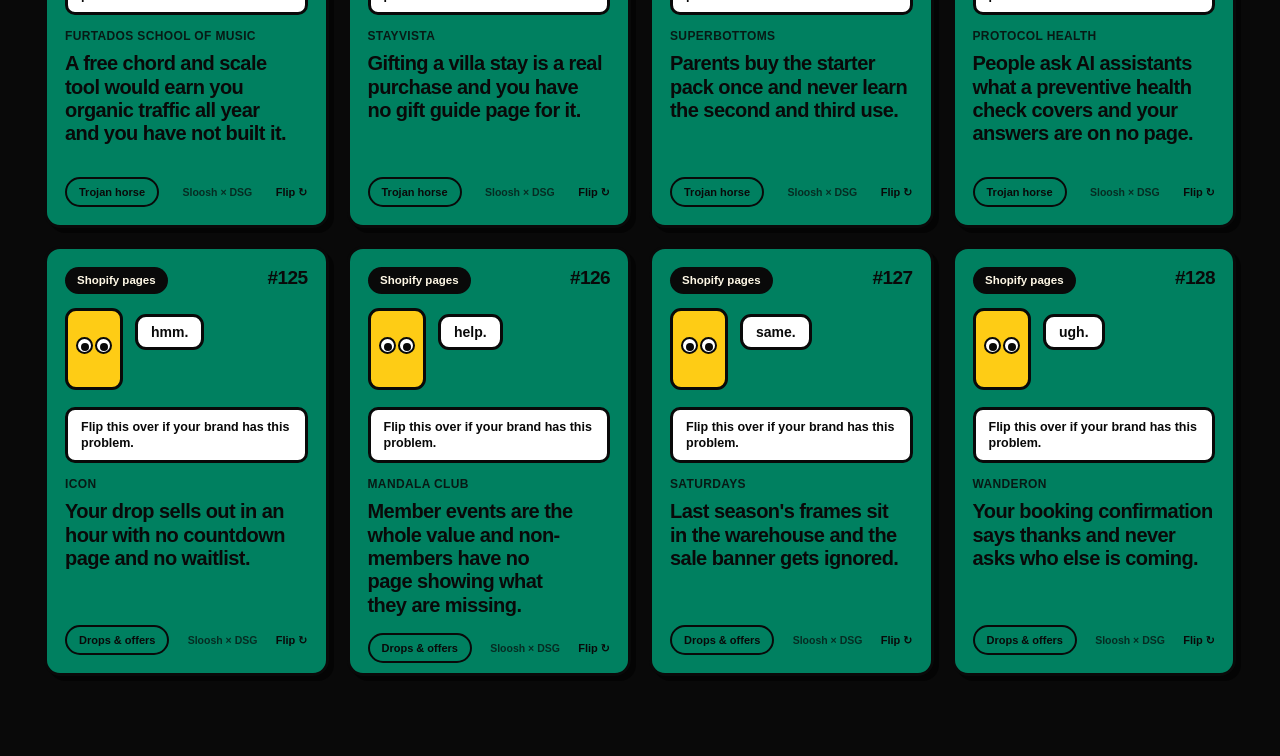
==== commit 8f0ffa81: "Assemble Buildathon; BytePlus in the lockup; new prizes and speakers Renames Orbit to Assemble Build" ====
--- a/cards/index.html
+++ b/cards/index.html
@@ -3,7 +3,7 @@
 <head>
 <meta charset="utf-8">
 <meta name="viewport" content="width=device-width, initial-scale=1">
-<title>128 problems your brand already has — Orbit Buildathon</title>
+<title>128 problems your brand already has — Assemble Buildathon</title>
 <meta name="description" content="128 problem cards for DSG portfolio brands. Each card names one problem. Flip it to get the build that fixes it.">
 <link rel="stylesheet" href="../assets/sloosh.css">
 <link rel="stylesheet" href="../assets/cards.css">
@@ -15,7 +15,7 @@
   <header class="top">
     <div class="lockup">
       <div class="event">
-        <div class="nm">Orbit</div>
+        <div class="nm">Assemble</div>
         <div class="meta">Buildathon · Mumbai · 16 Dec</div>
       </div>
       <div class="hosts">
@@ -32,7 +32,7 @@
     <h1>128 problems your brand already has.</h1>
     <p class="lede">The <b>Sloosh deck</b>, rewritten for <b>2027</b>. Each card names one problem a
       DSG brand would recognise in a second; flip it to get the build that fixes it.</p>
-    <p class="lede"><b>Picking for Orbit?</b> Filter by track: <b>01 Visibility</b>,
+    <p class="lede"><b>Picking for Assemble?</b> Filter by track: <b>01 Visibility</b>,
       <b>02 Revenue</b> or <b>03 AI Agency</b>. Those 51 cards each run on an engine recipe (flip a card to see it): Claude plus the Sloosh MCP, on BYOK. The rest are worth reading, but they're bigger than the day.</p>
     <p class="lede"><b>Every card names a brand</b> — all 128 matched to one of the 70 live DSG
       portfolio companies, each above ₹1 Cr. Brand and problem are chosen to fit the build on the
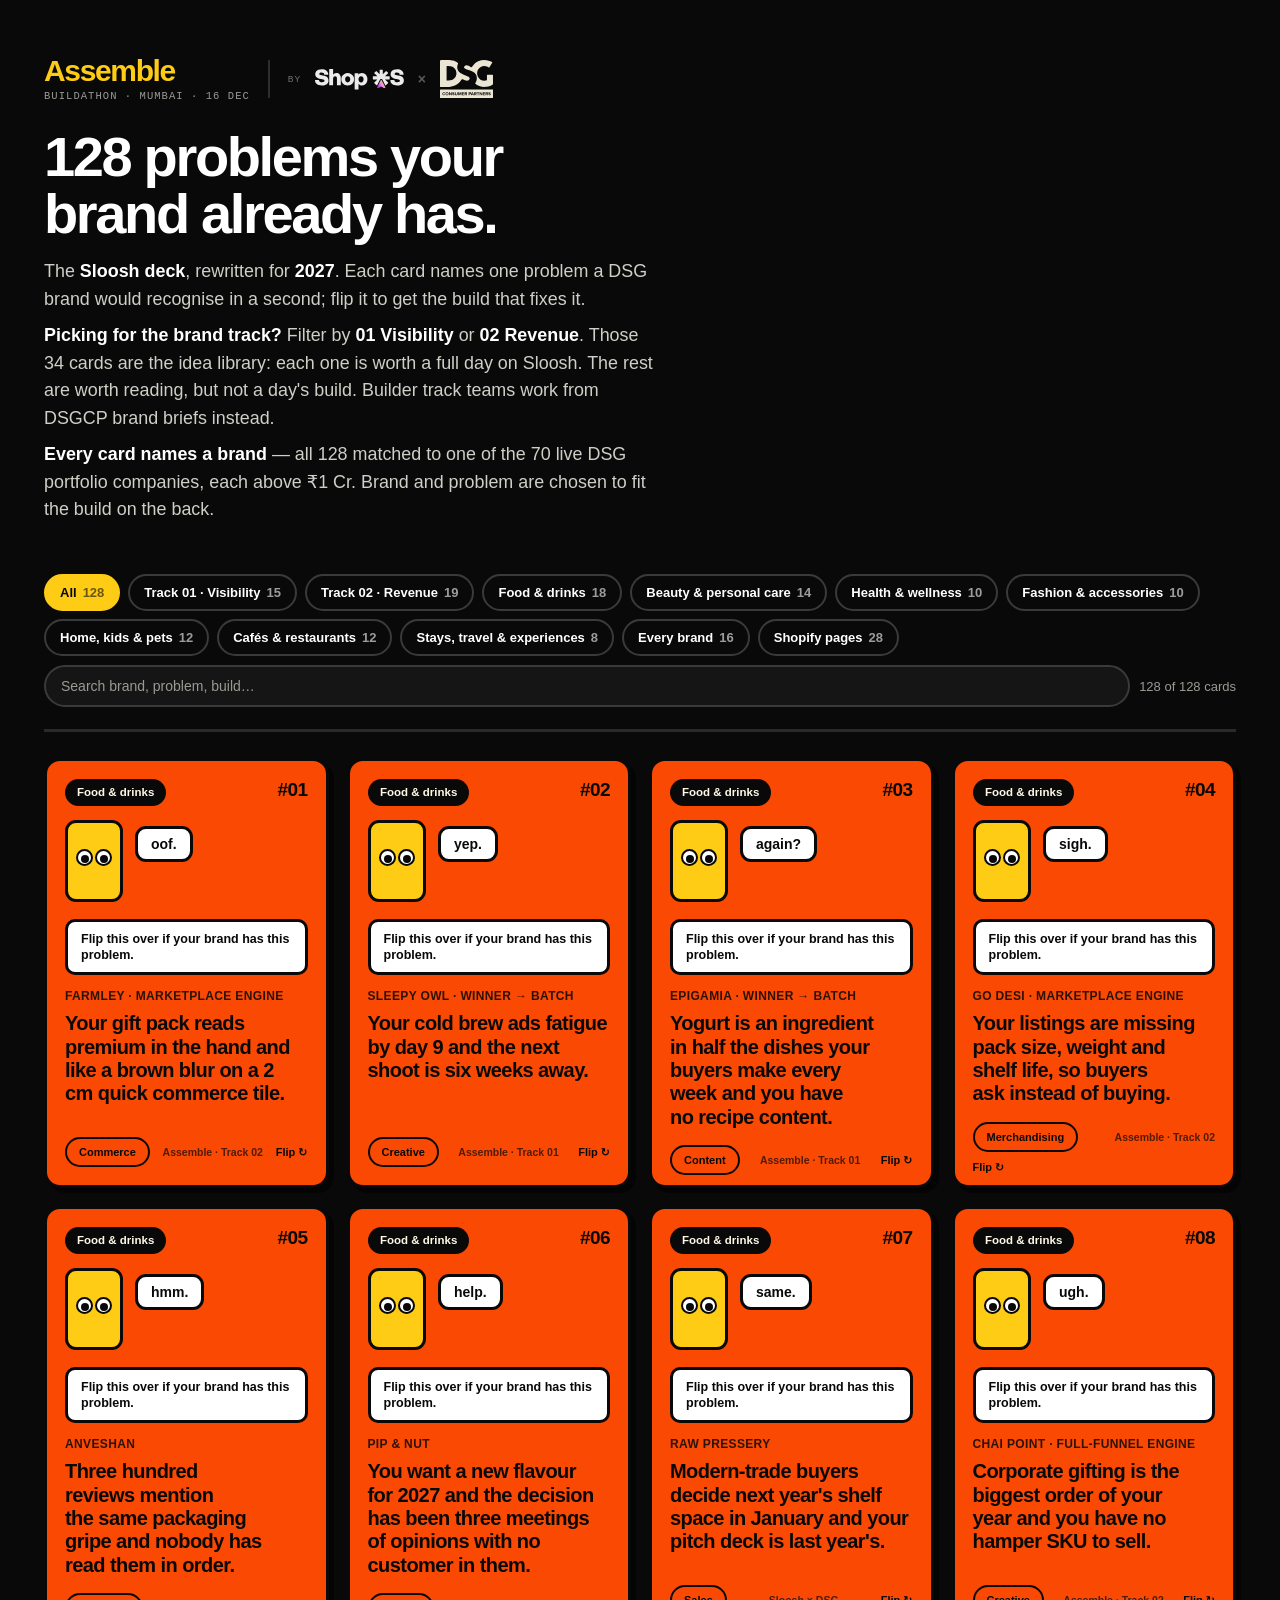
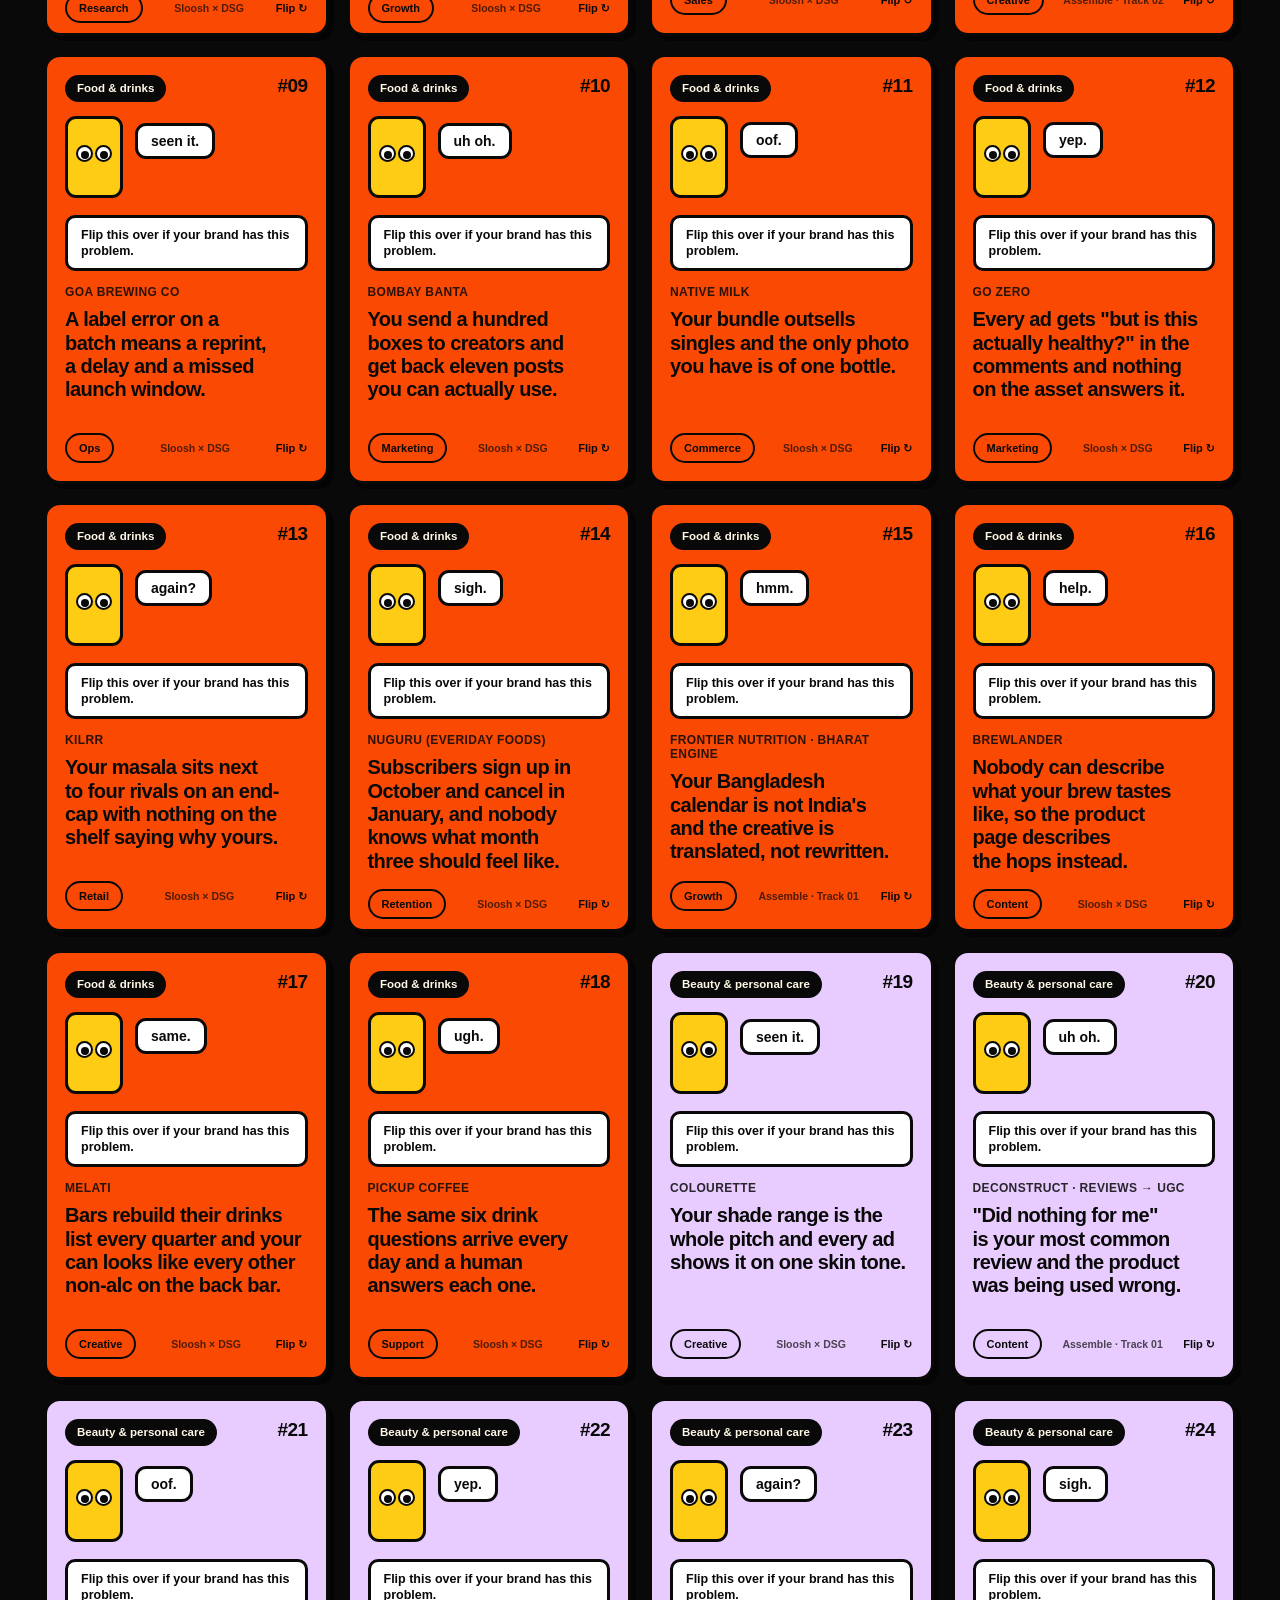
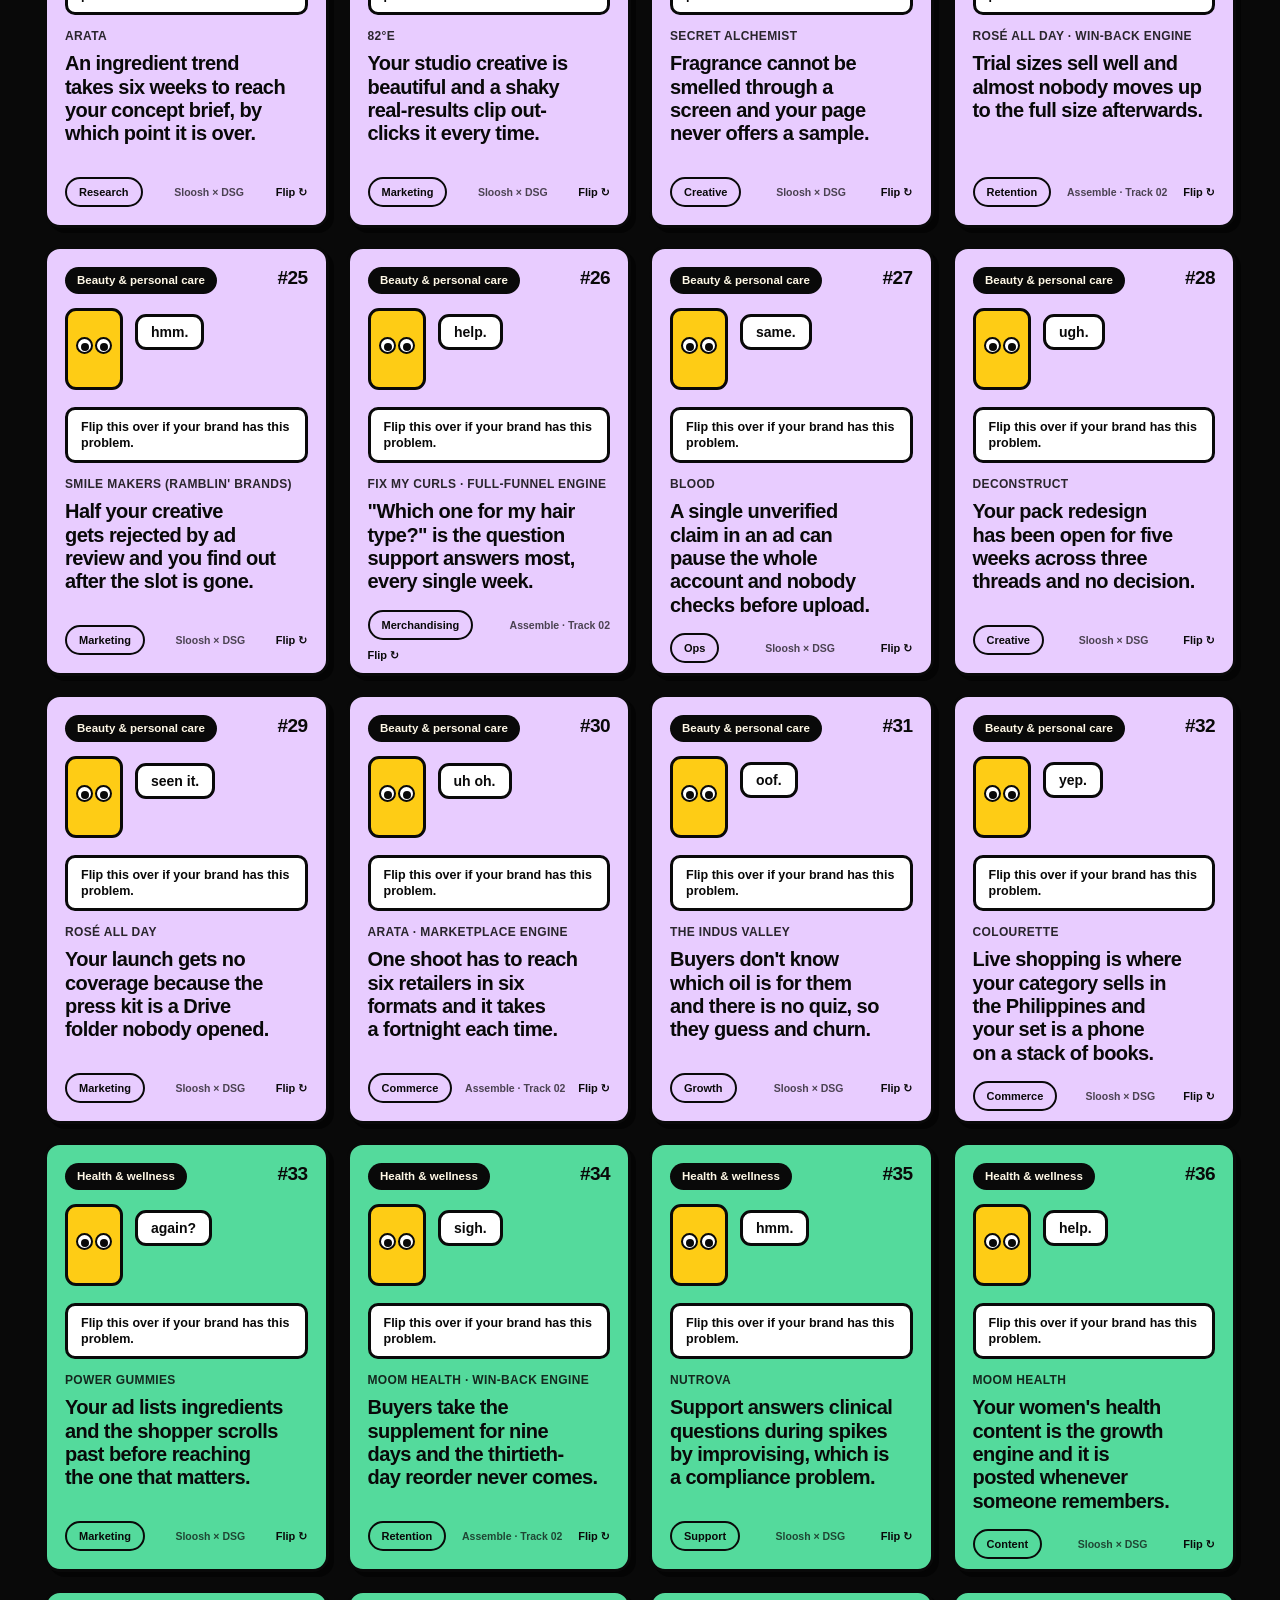
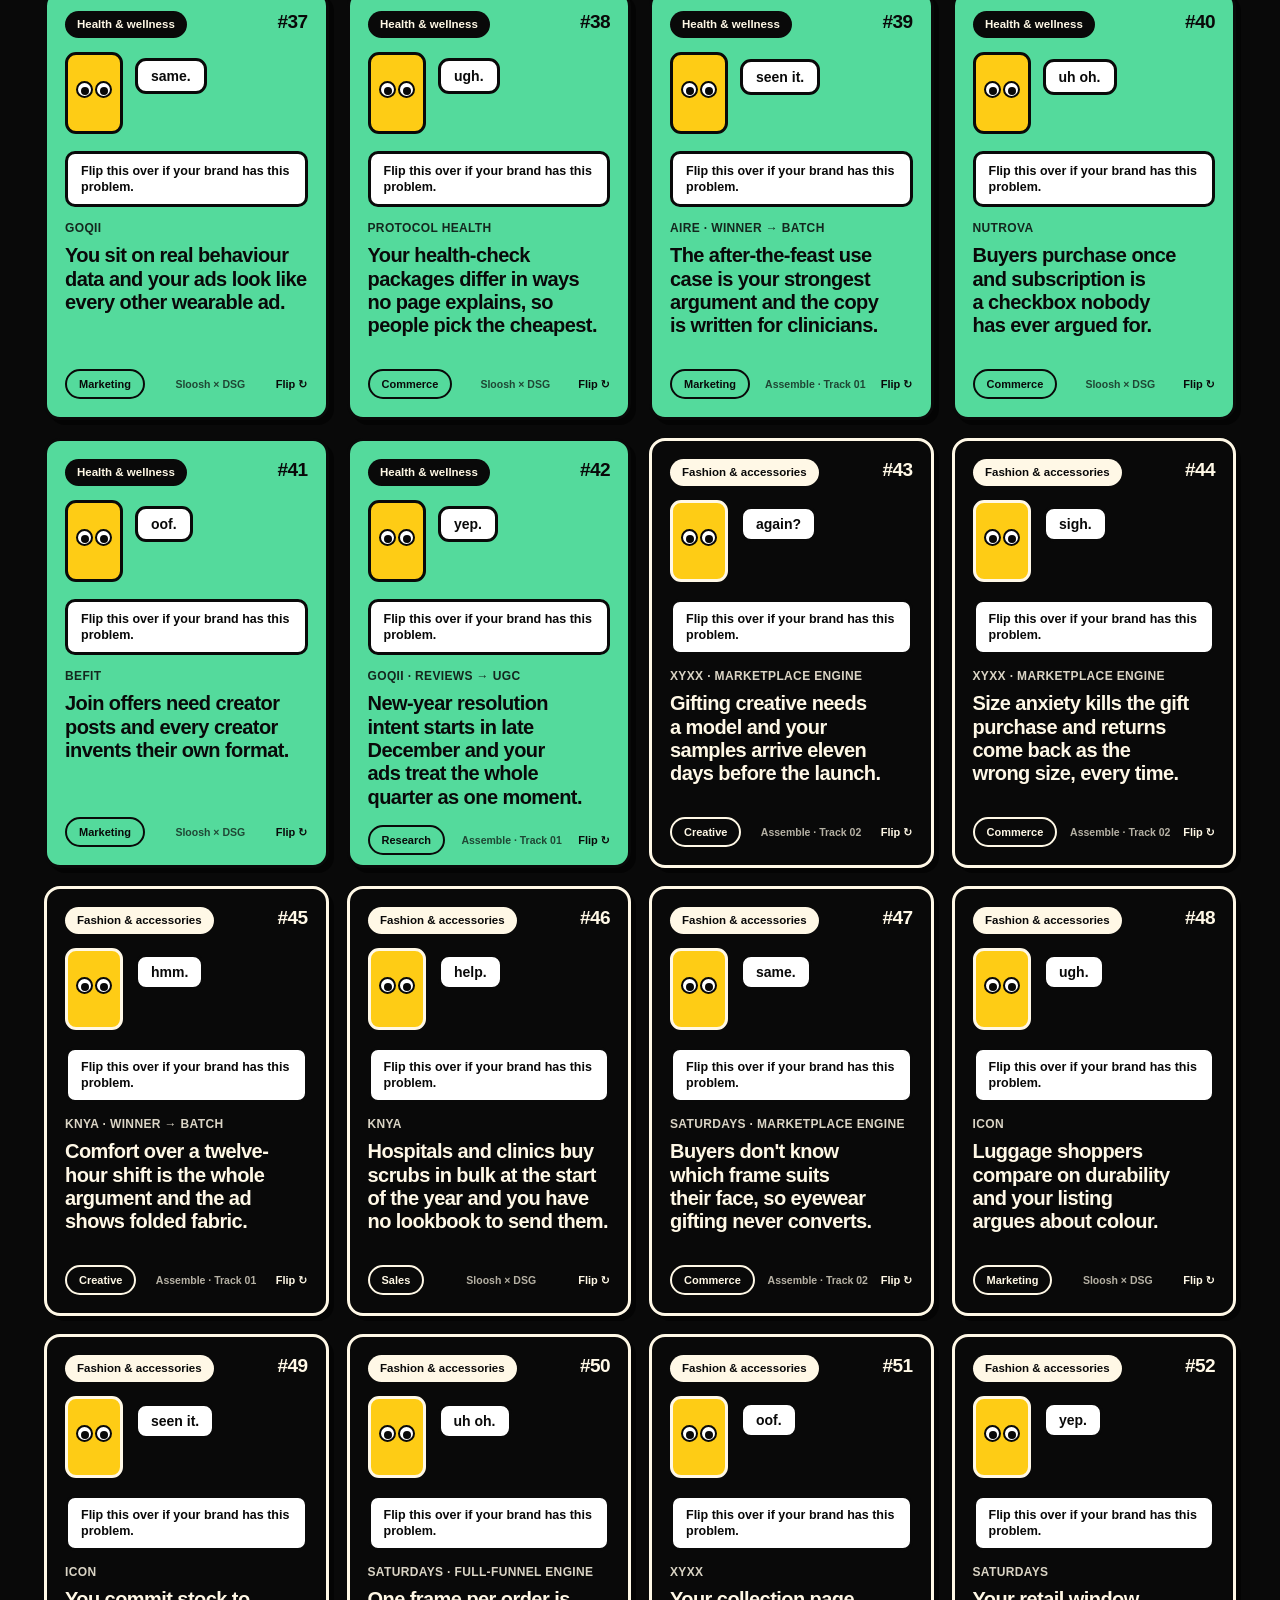
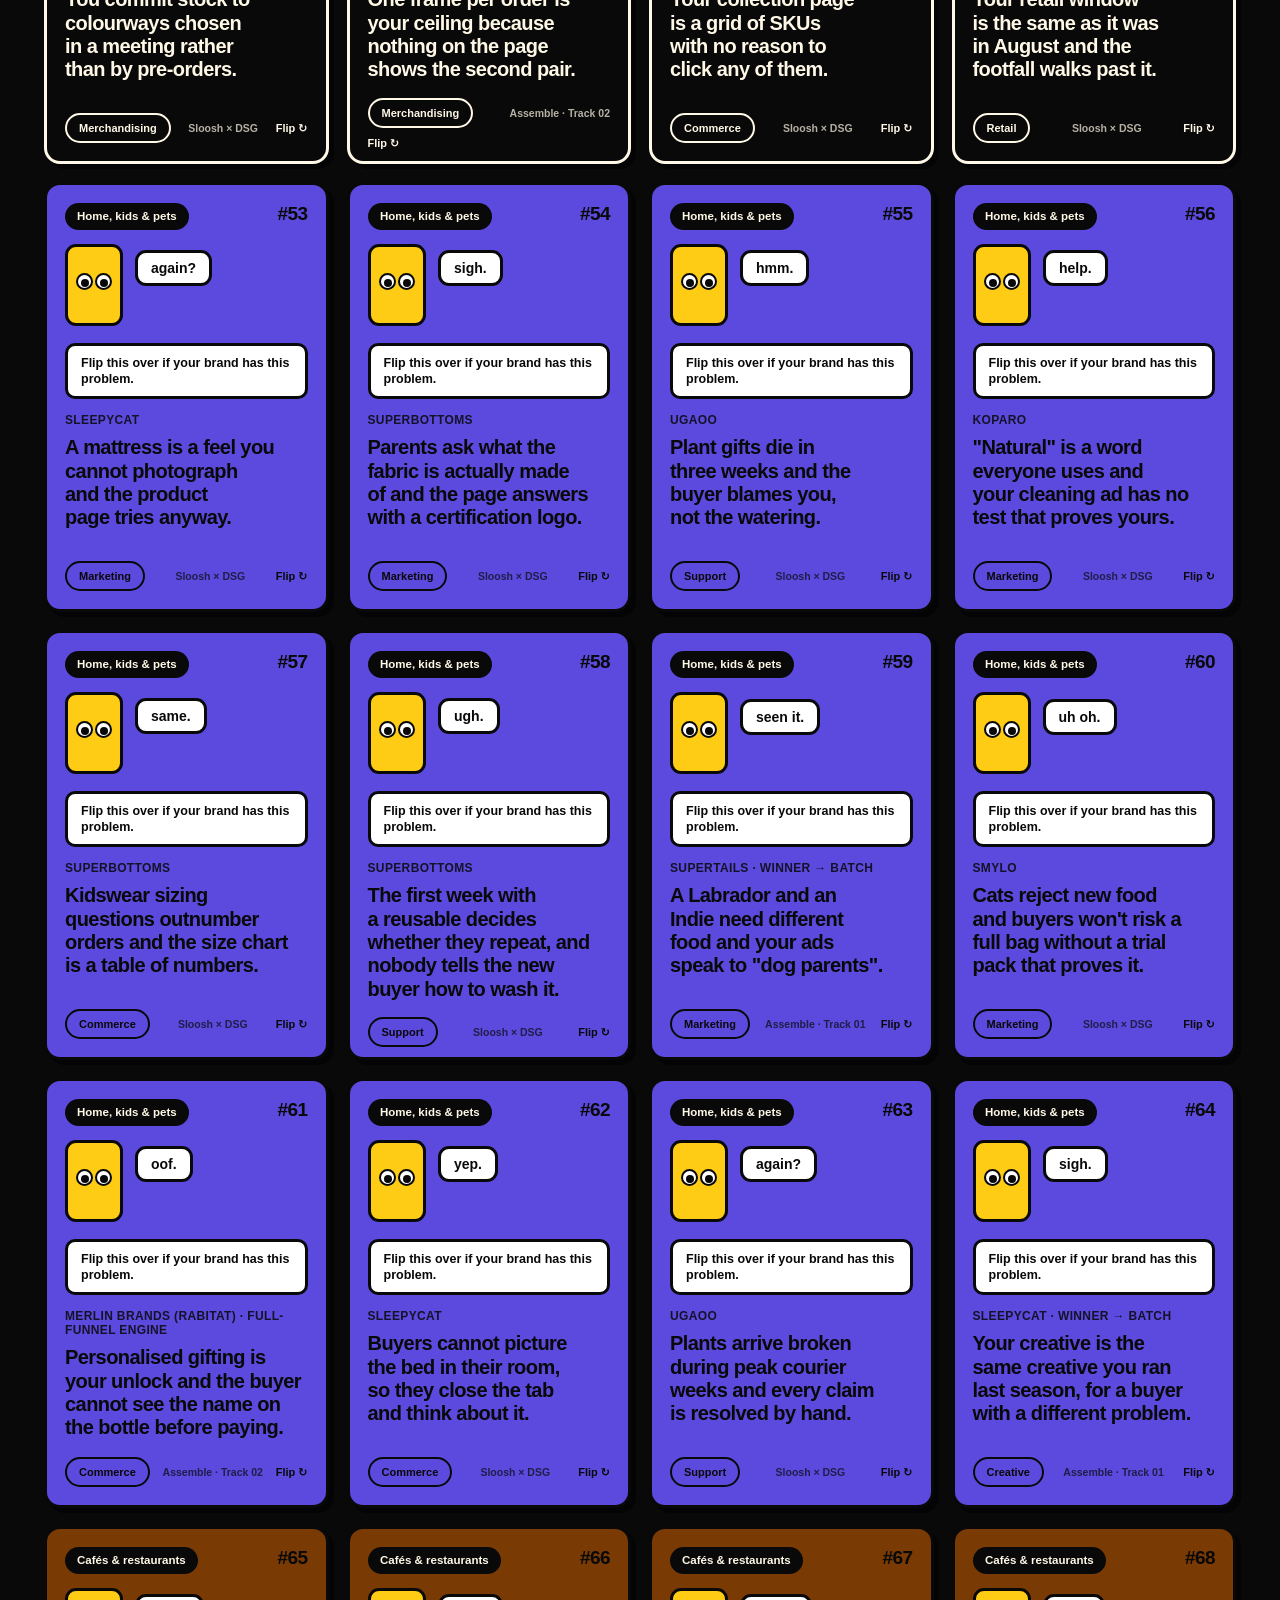
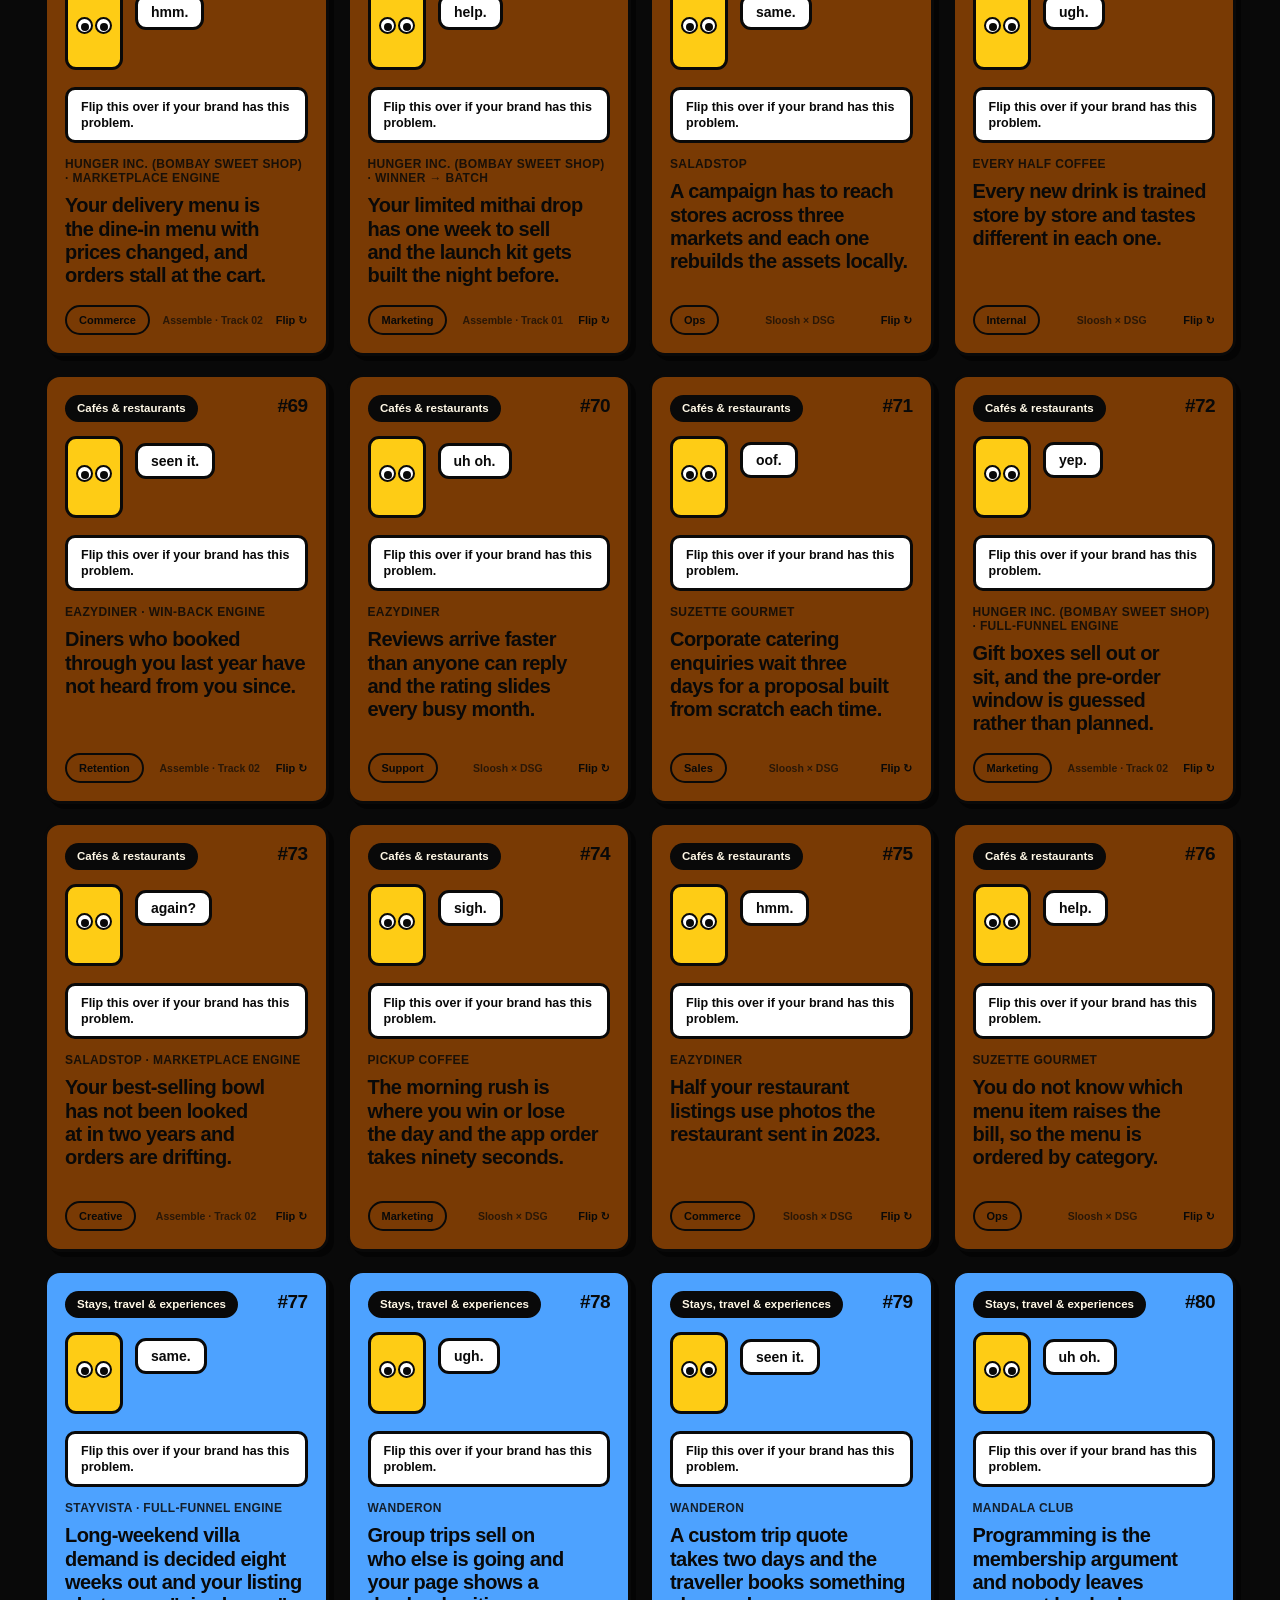
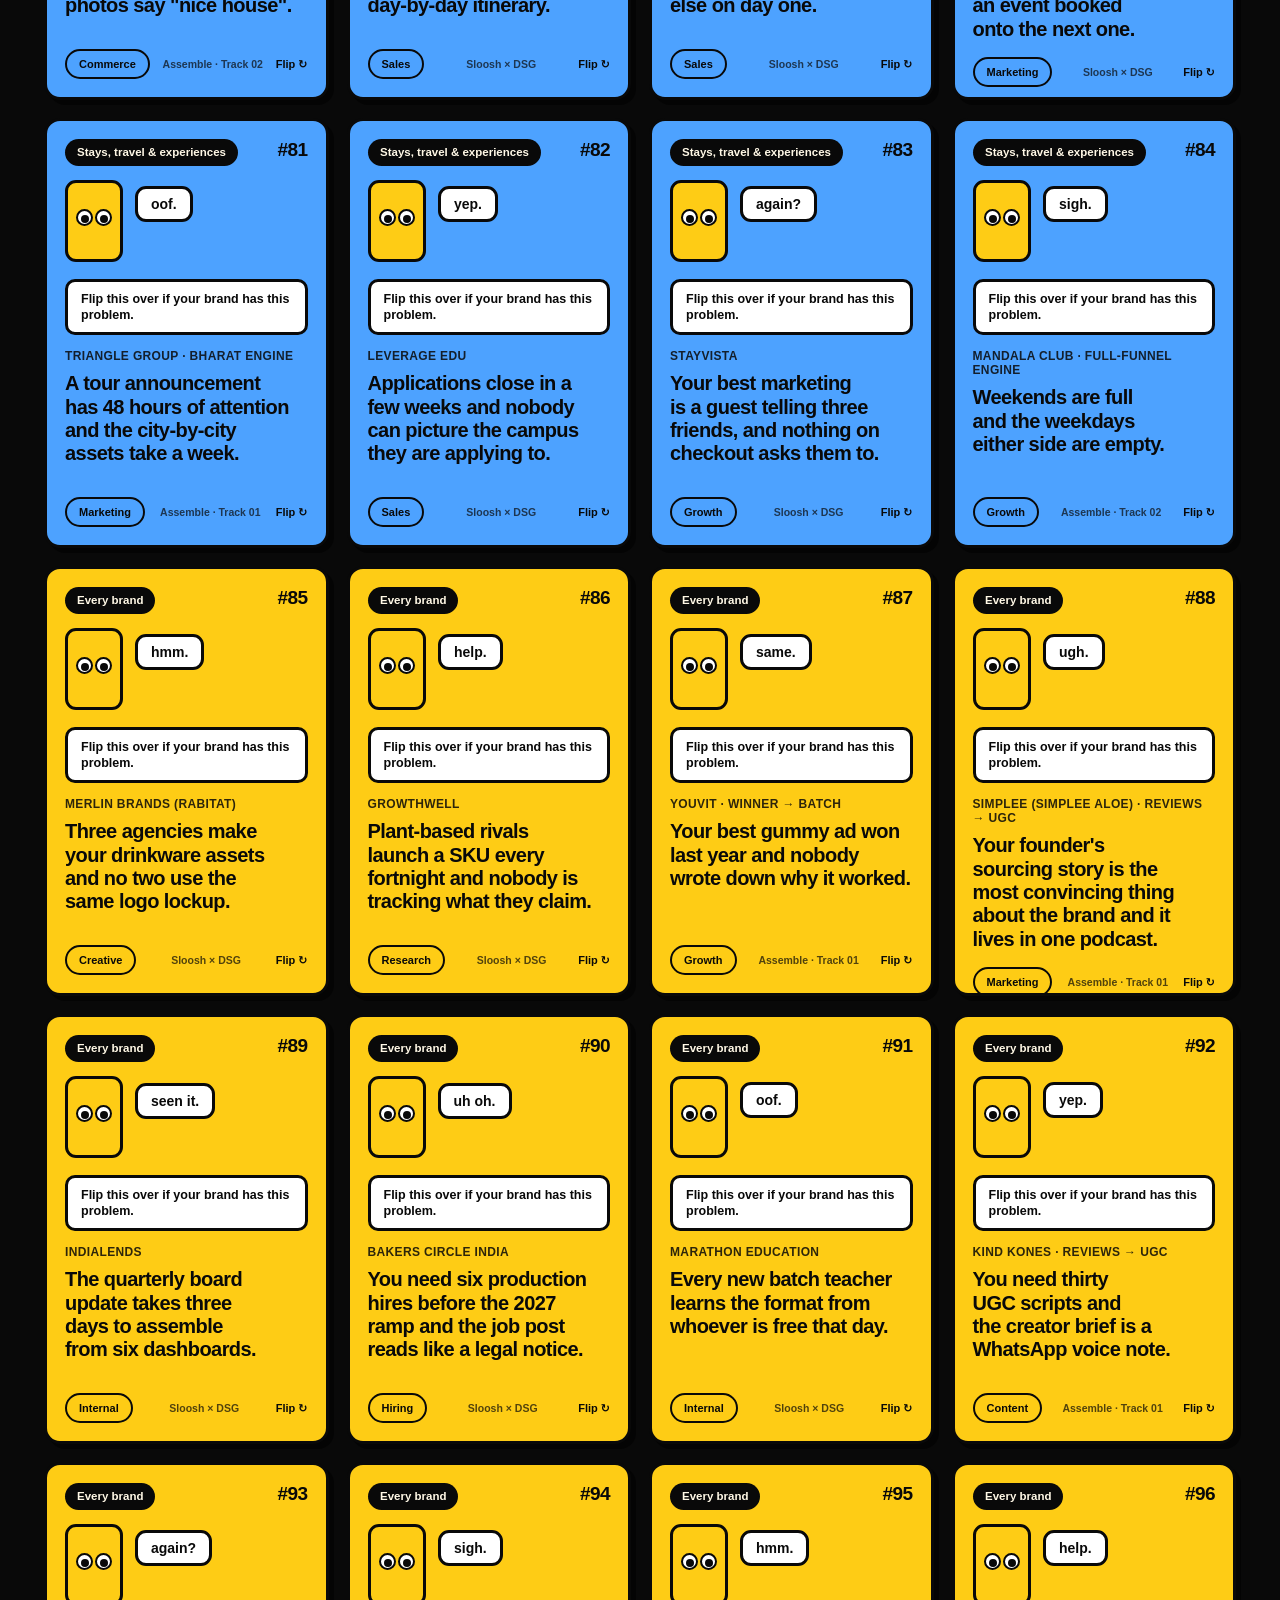
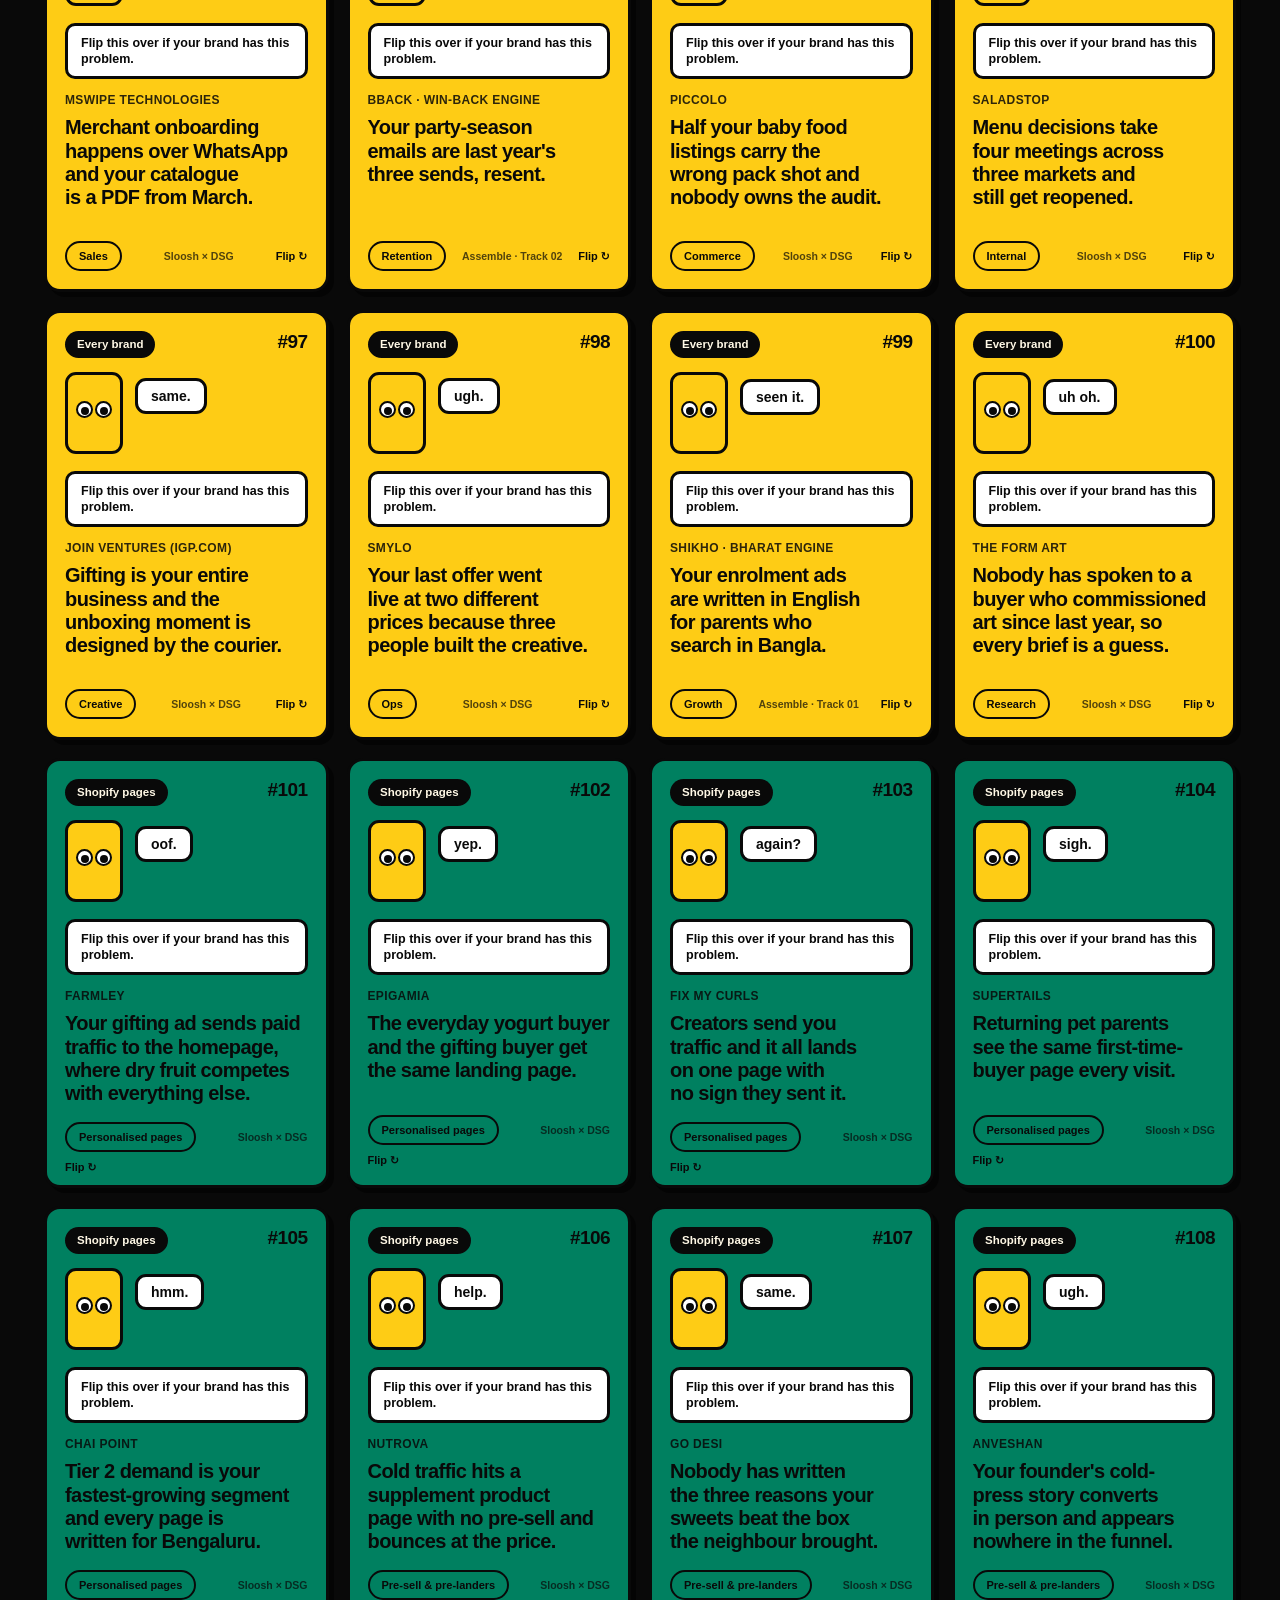
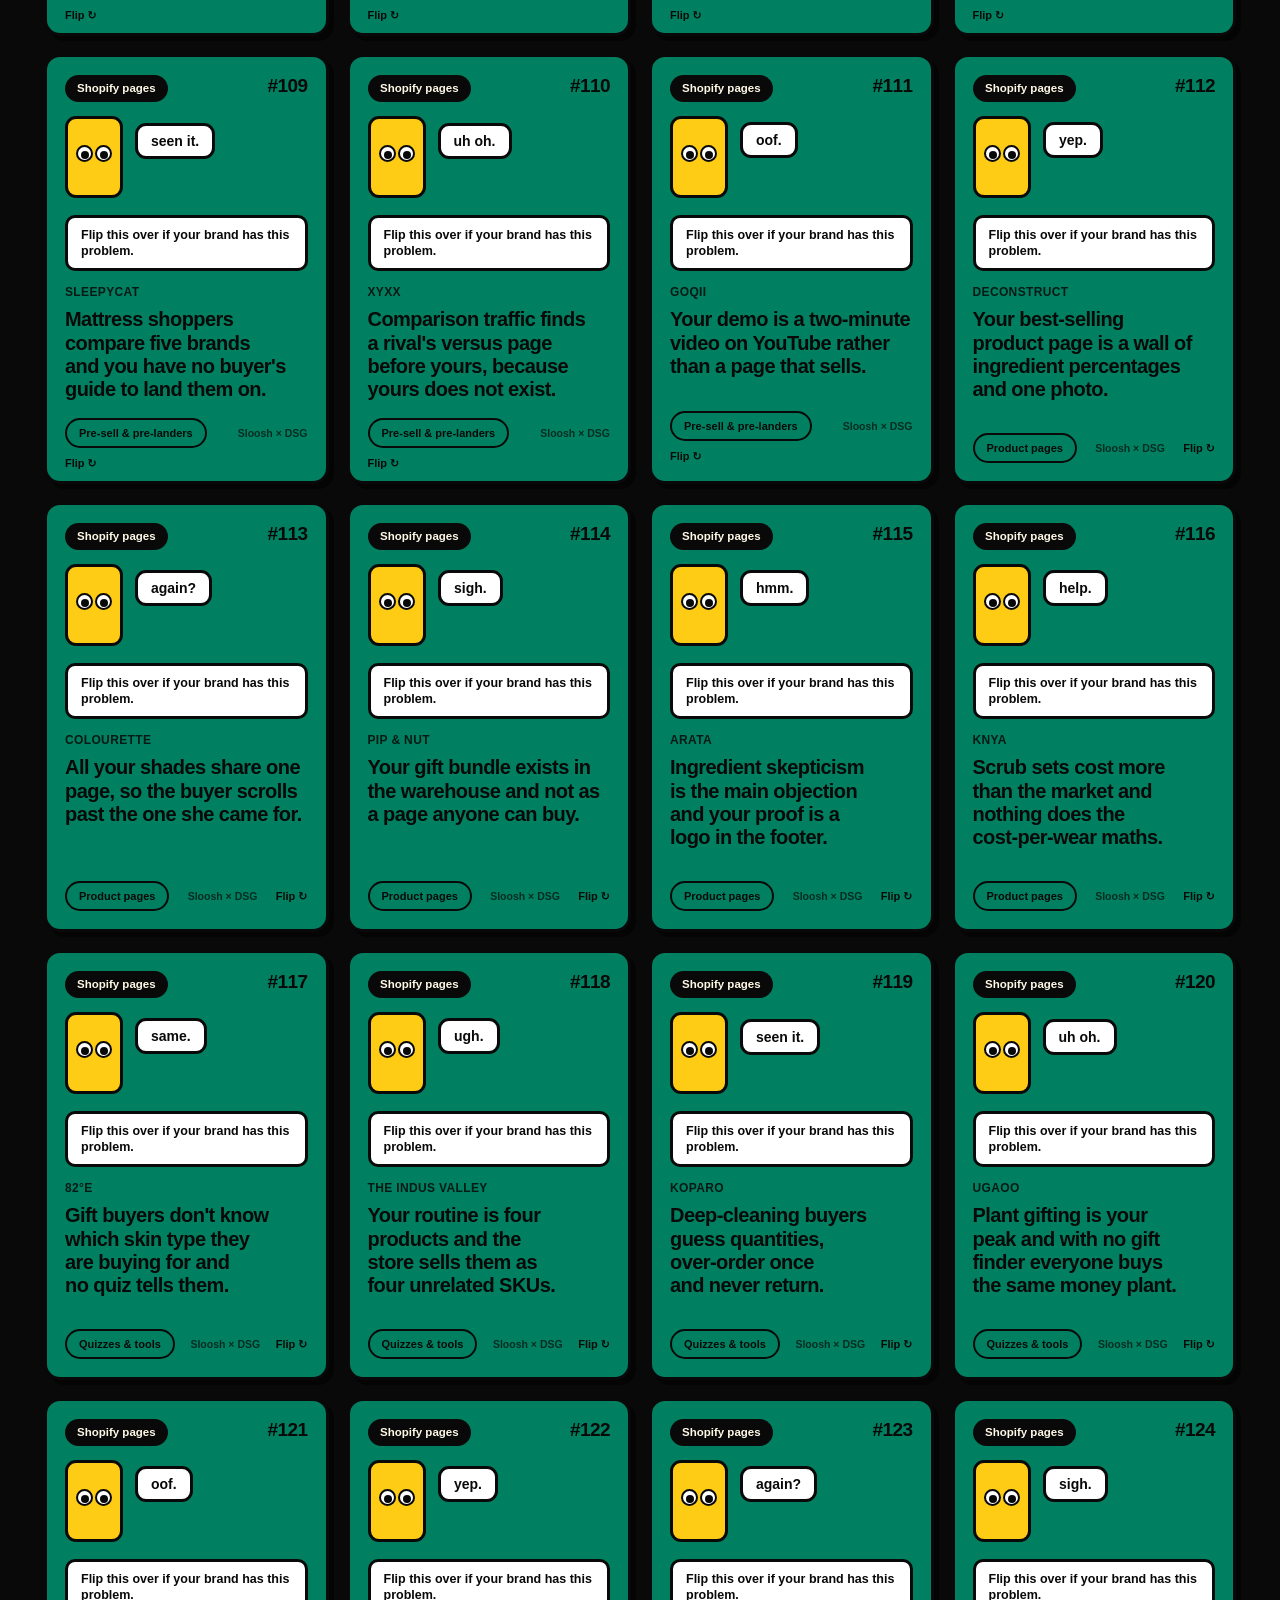
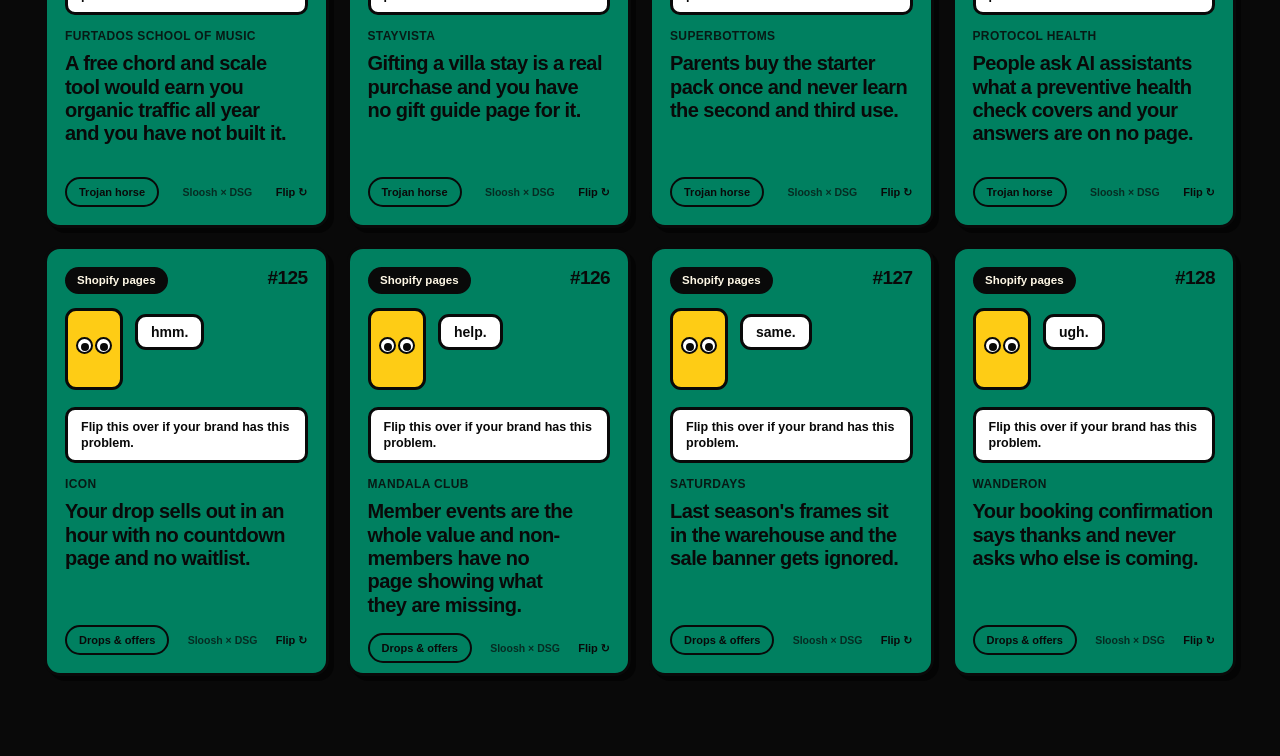
==== commit dee546dd: "Flow: what each track builds; idea library cut to 34 full-day ideas Slide 10 is "the brand track: wh" ====
--- a/cards/index.html
+++ b/cards/index.html
@@ -32,8 +32,7 @@
     <h1>128 problems your brand already has.</h1>
     <p class="lede">The <b>Sloosh deck</b>, rewritten for <b>2027</b>. Each card names one problem a
       DSG brand would recognise in a second; flip it to get the build that fixes it.</p>
-    <p class="lede"><b>Picking for Assemble?</b> Filter by track: <b>01 Visibility</b>,
-      <b>02 Revenue</b> or <b>03 AI Agency</b>. Those 51 cards each run on an engine recipe (flip a card to see it): Claude plus the Sloosh MCP, on BYOK. The rest are worth reading, but they're bigger than the day.</p>
+    <p class="lede"><b>Picking for the brand track?</b> Filter by <b>01 Visibility</b> or <b>02 Revenue</b>. Those 34 cards are the idea library: each one is worth a full day on Sloosh. The rest are worth reading, but not a day's build. Builder track teams work from DSGCP brand briefs instead.</p>
     <p class="lede"><b>Every card names a brand</b> — all 128 matched to one of the 70 live DSG
       portfolio companies, each above ₹1 Cr. Brand and problem are chosen to fit the build on the
       back.</p>
